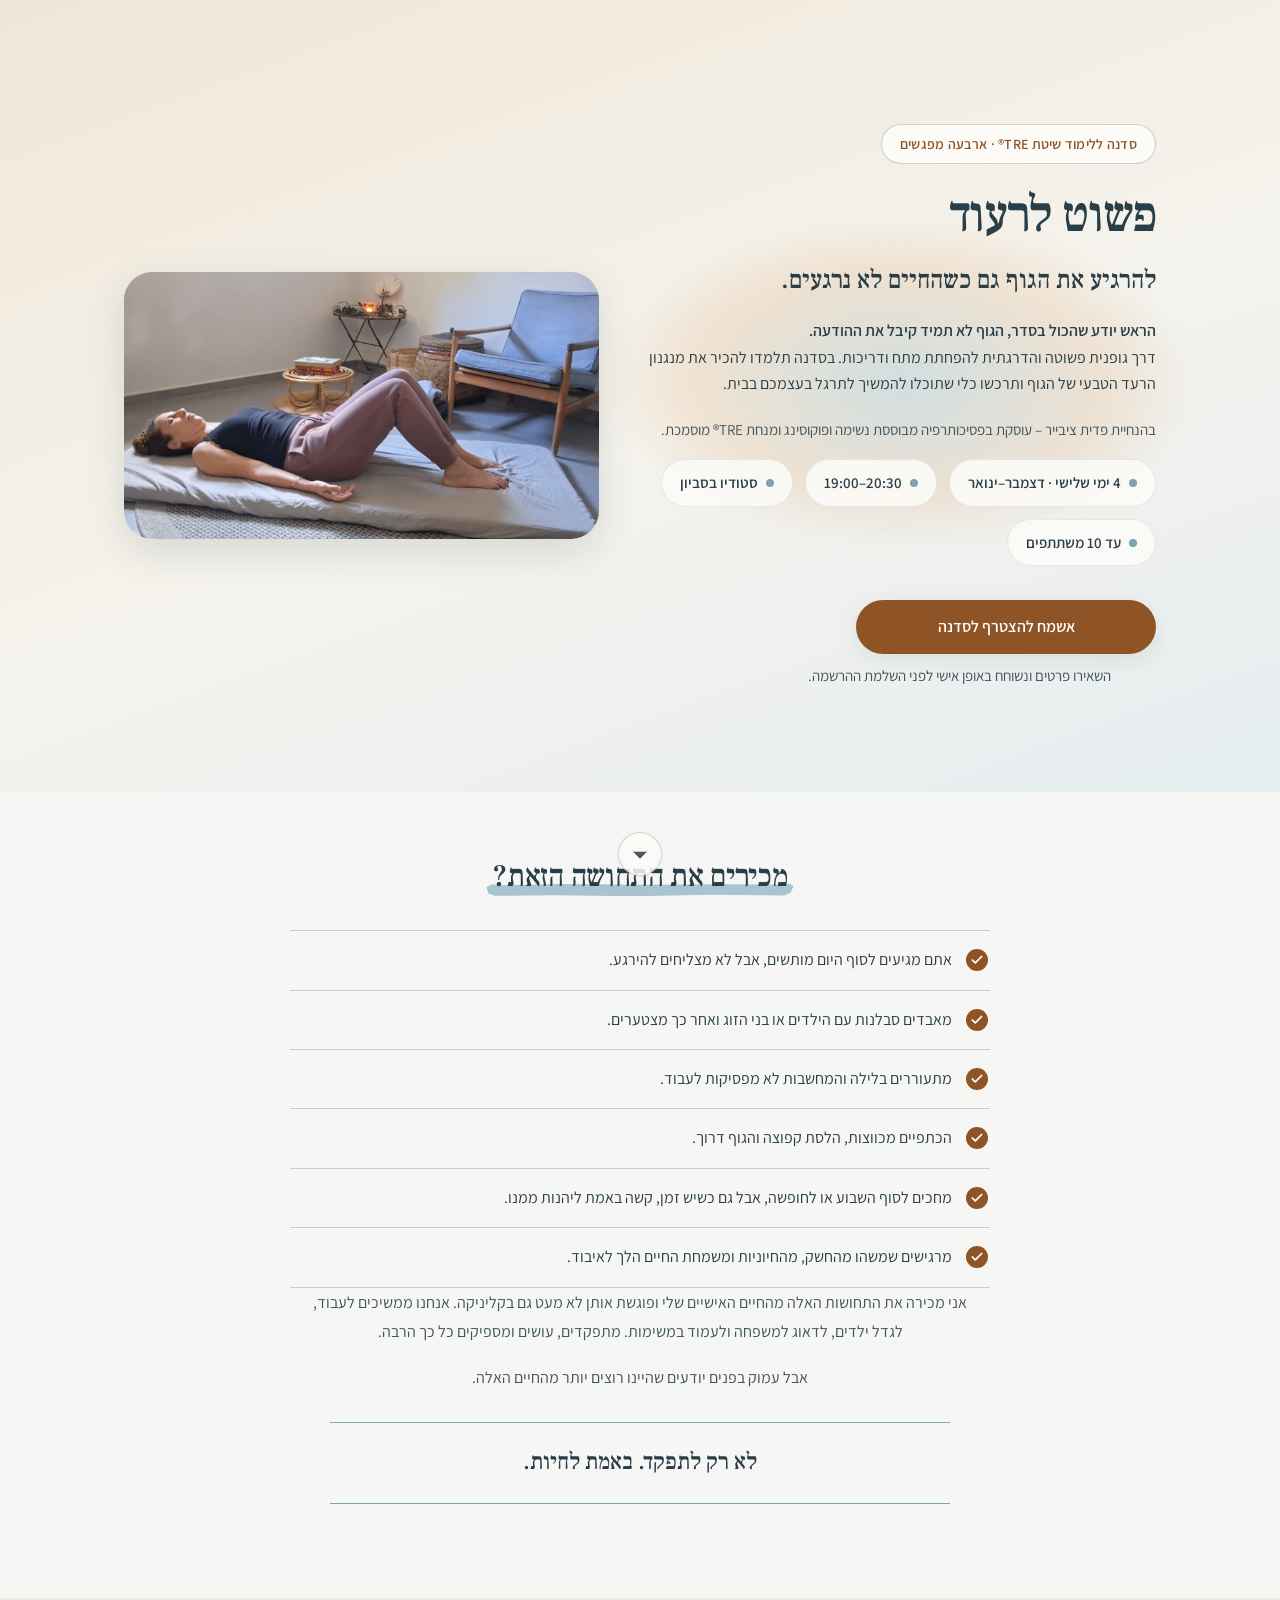
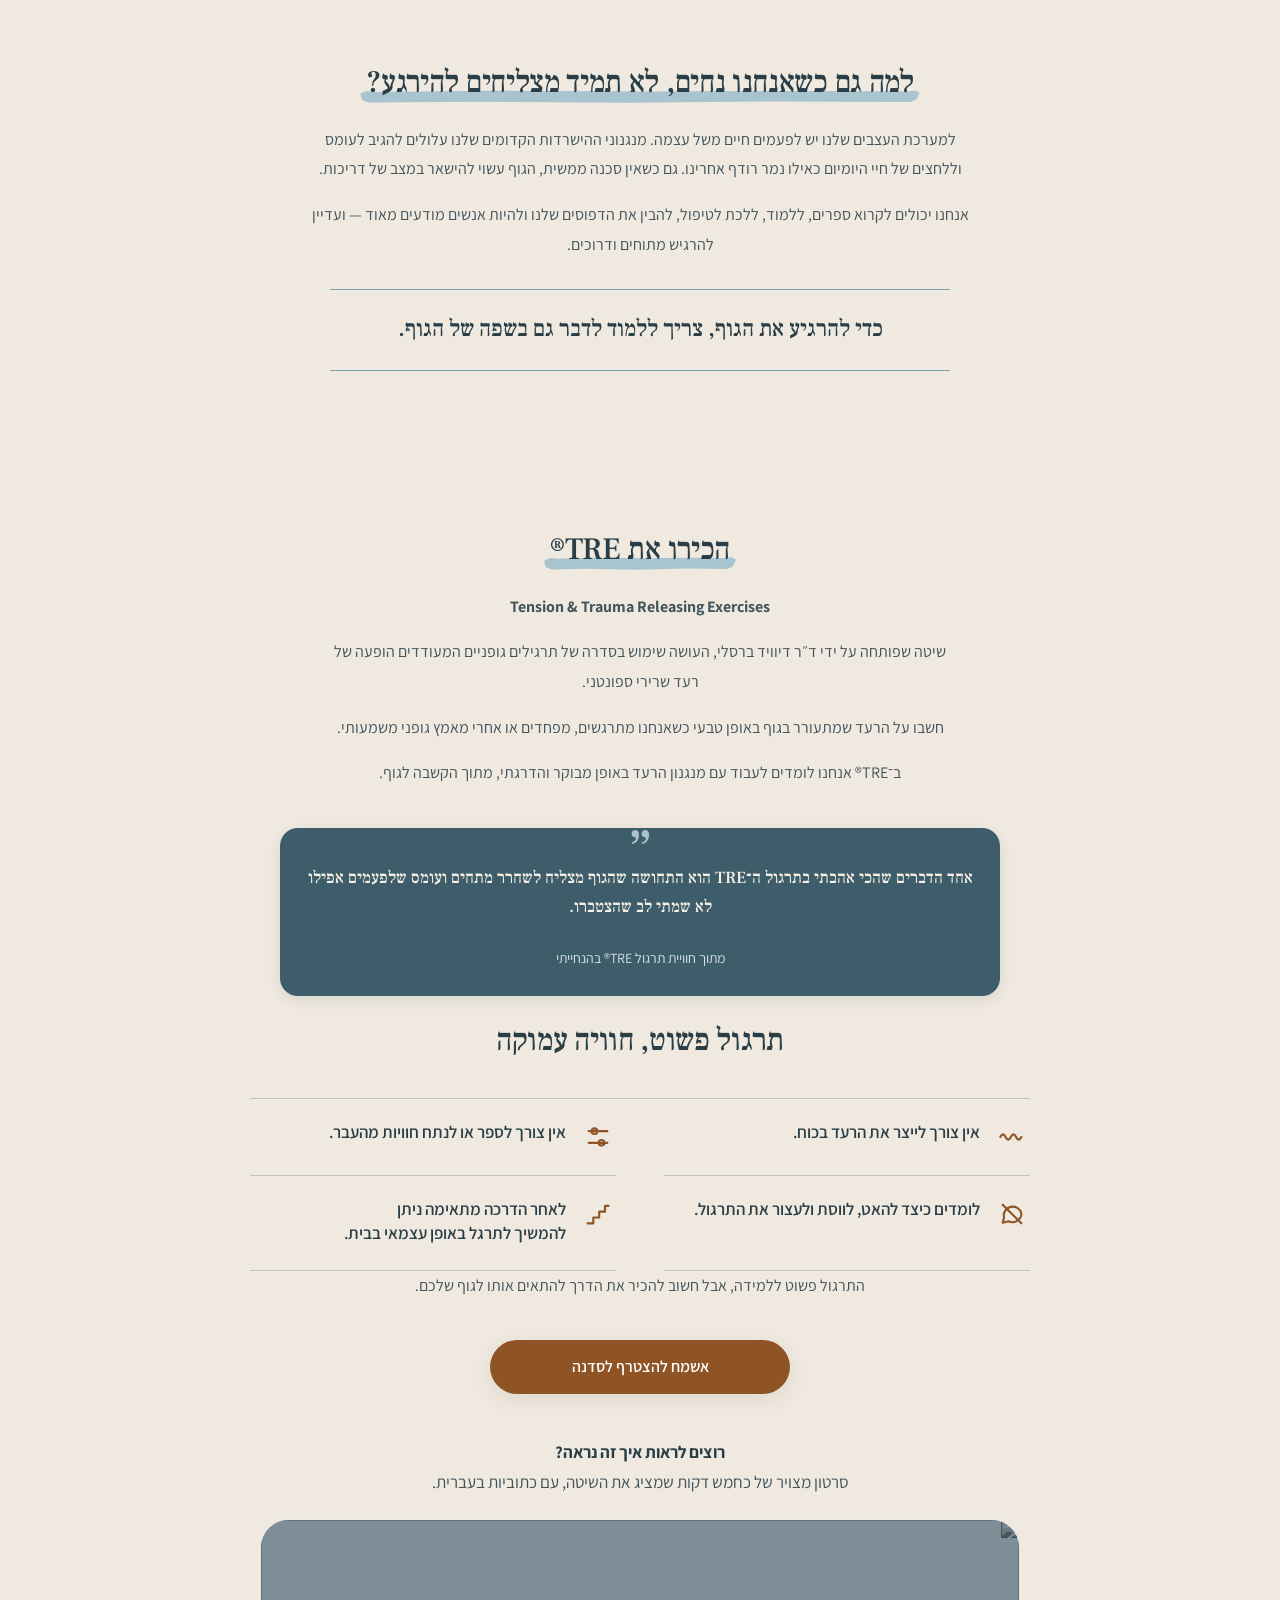
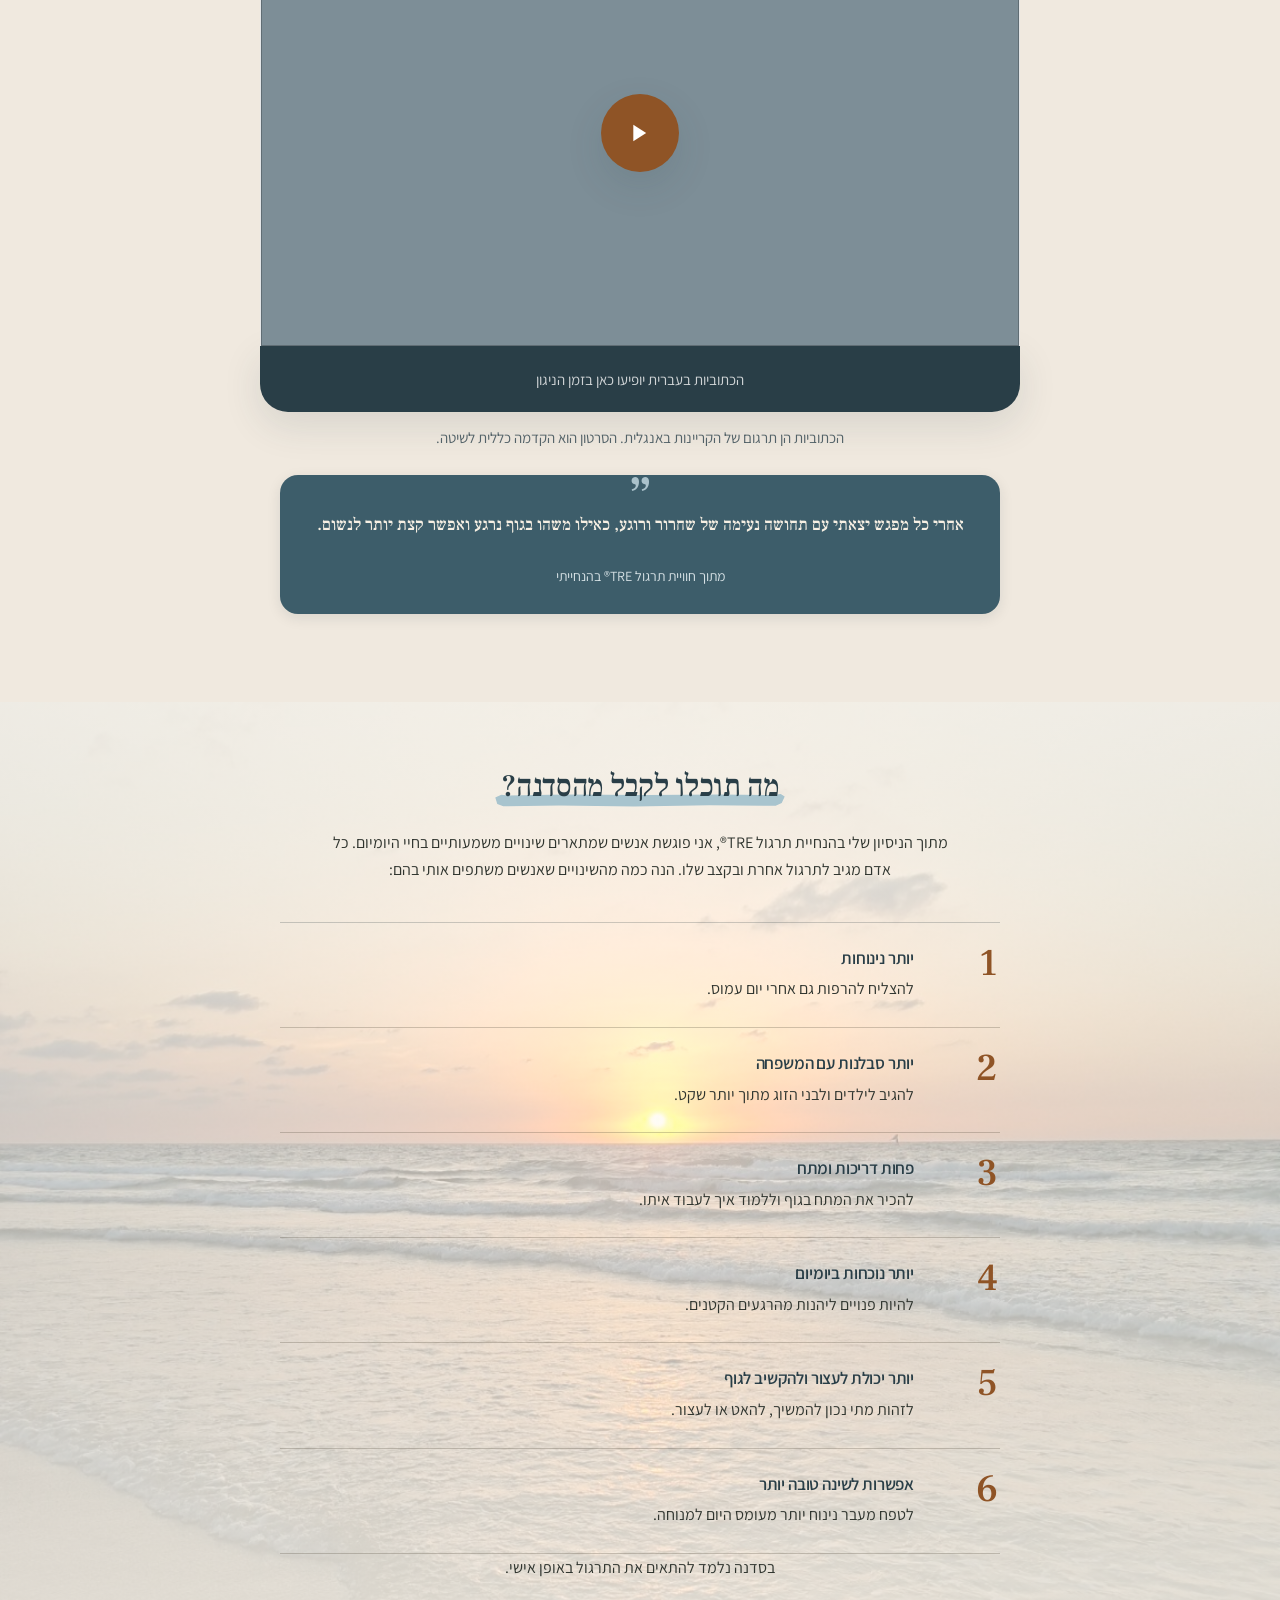
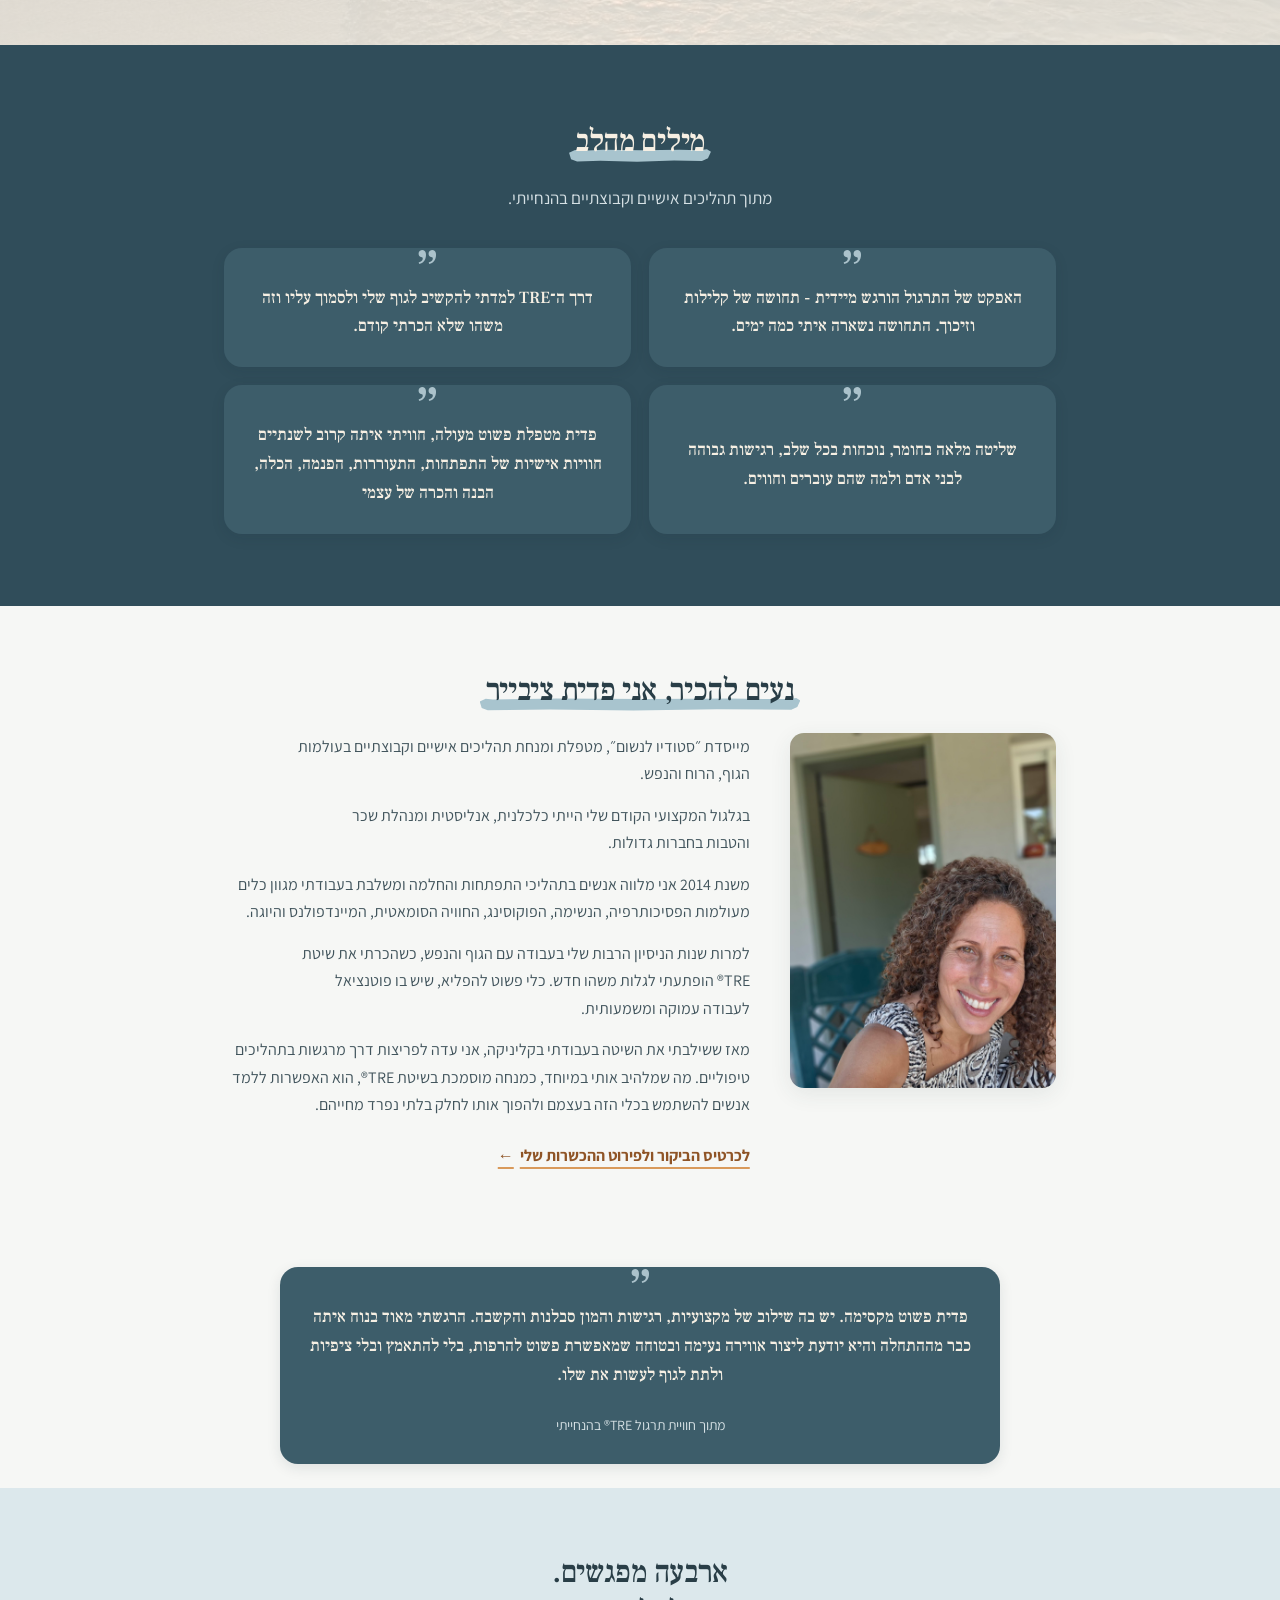
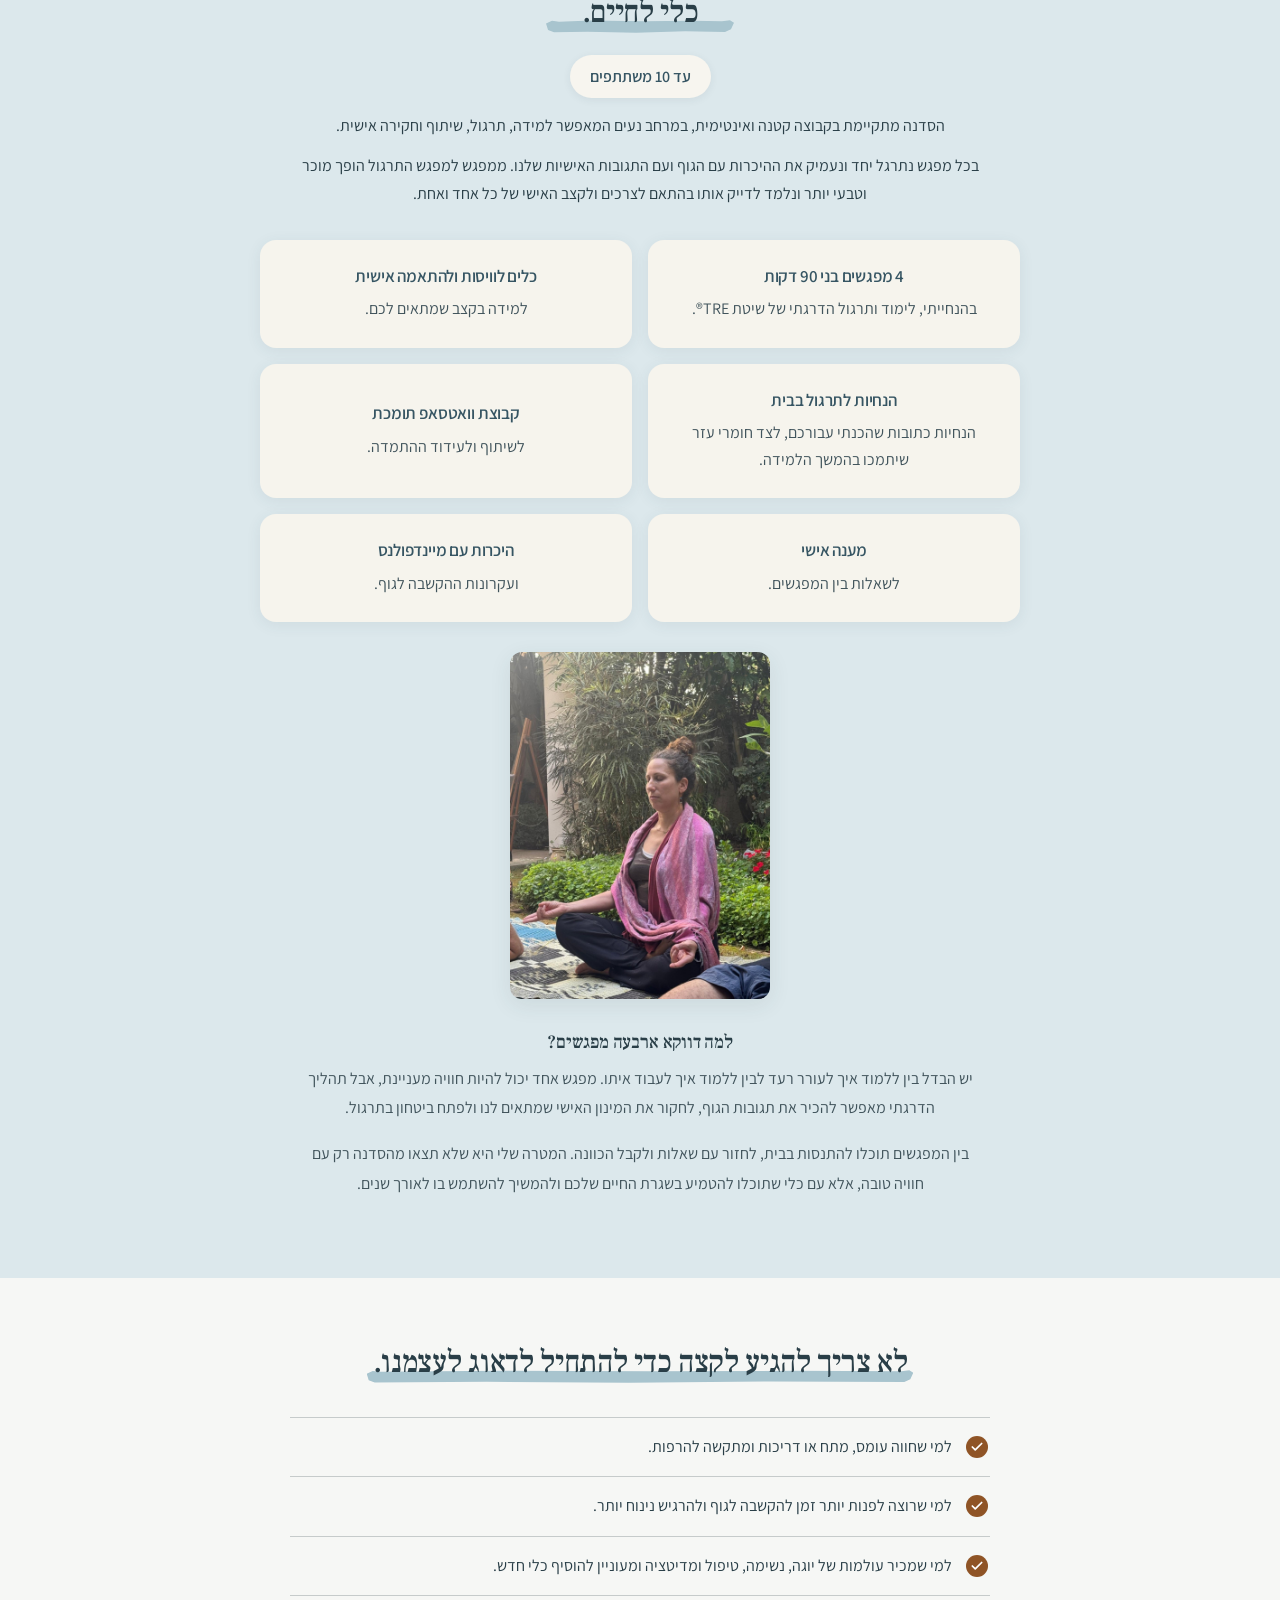
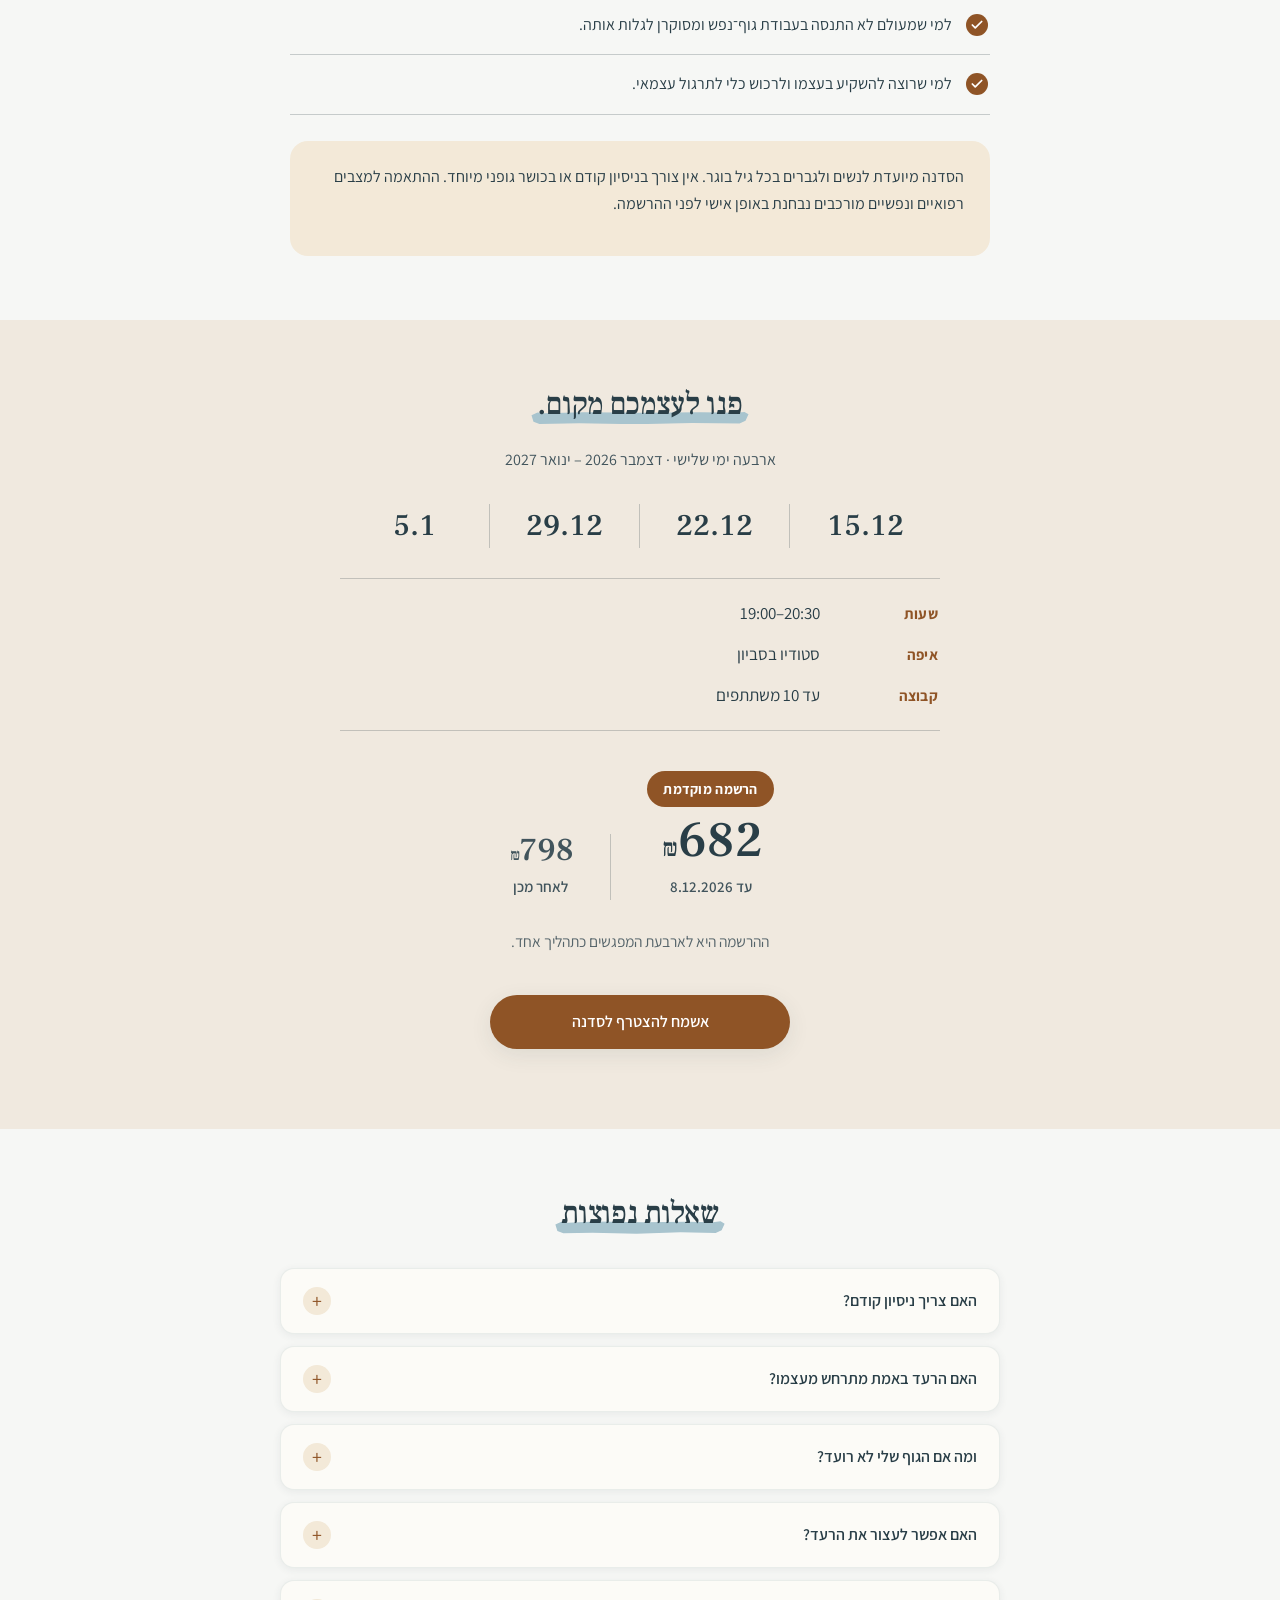
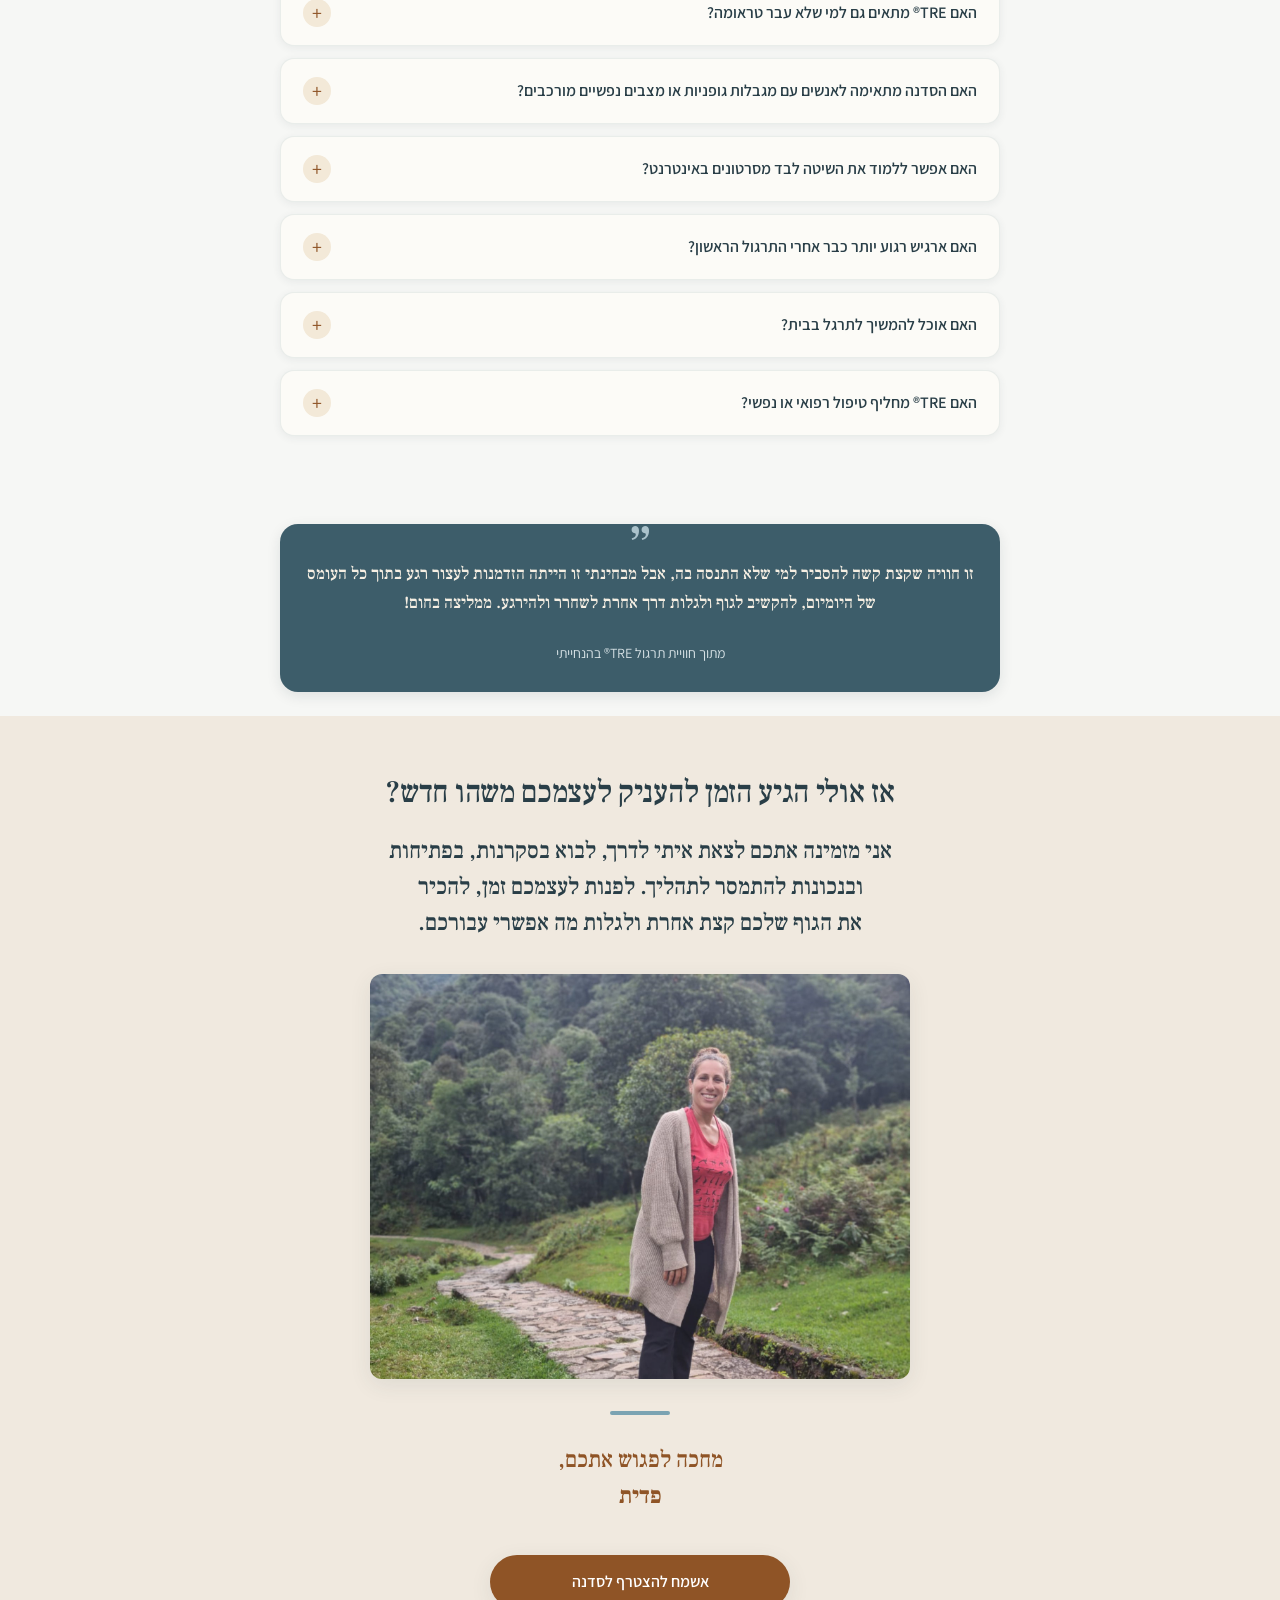
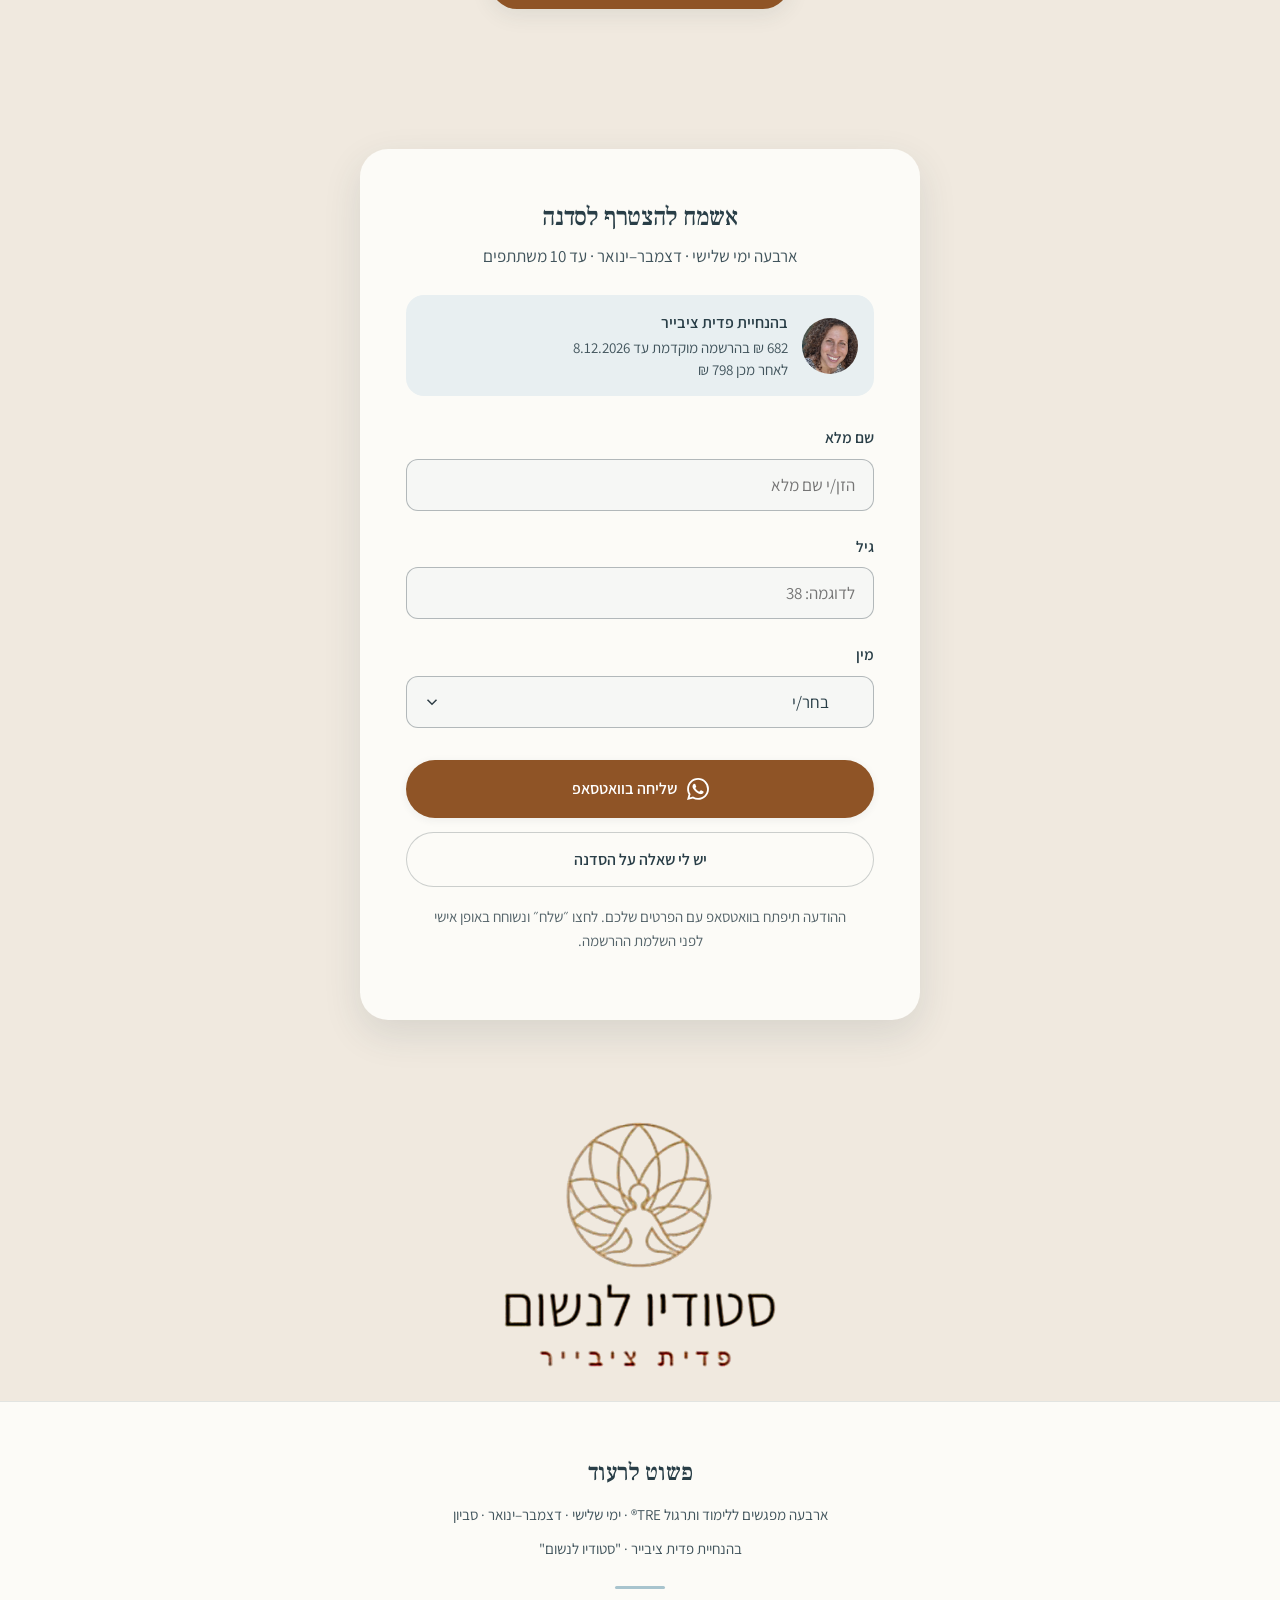
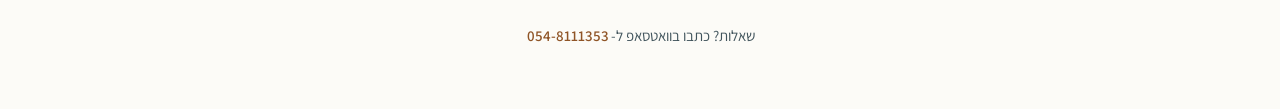
==== index.html @ 5f085928 "Publish approved Pashut Lirod landing page – December 2026" ====
<!DOCTYPE html>
<html lang="he" dir="rtl">
<head>
  <meta charset="UTF-8" />
  <meta name="viewport" content="width=device-width, initial-scale=1.0" />
  <meta name="facebook-domain-verification" content="695vr6h2rzzmnzwca4fivqnj1er8yc" />
  <meta name="description" content="פשוט לרעוד — סדנה ללימוד שיטת TRE® בארבעה מפגשים. דרך גופנית פשוטה ועמוקה לשחרר מתח מהגוף ולהרפות, דרך מנגנון הרעד הטבעי של הגוף. בהנחיית פדית ציבייר. ימי שלישי, דצמבר 2026 – ינואר 2027, סביון." />
  <meta property="og:title" content="פשוט לרעוד · סדנת TRE®" />
  <meta property="og:description" content="דרך גופנית פשוטה ועמוקה לשחרר מתח ולהרפות. 4 מפגשים בדצמבר–ינואר בסביון, בהנחיית פדית ציבייר." />
  <meta property="og:type" content="website" />
  <meta property="og:image" content="https://studiolinshom.github.io/pashut-lirod/og-poster.jpg" />
  <meta property="og:image:width" content="1000" />
  <meta property="og:image:height" content="1000" />
  <meta property="og:url" content="https://studiolinshom.github.io/pashut-lirod/" />
  <meta property="og:locale" content="he_IL" />
  <meta name="twitter:card" content="summary" />
  <title>פשוט לרעוד — ארבעה מפגשים ללימוד ותרגול TRE®</title>
  <link rel="preconnect" href="https://fonts.googleapis.com" />
  <link rel="preconnect" href="https://fonts.gstatic.com" crossorigin />
  <link href="https://fonts.googleapis.com/css2?family=Frank+Ruhl+Libre:wght@500;700;900&family=Heebo:wght@300;400;500;700&display=swap" rel="stylesheet" />

  <!-- Meta Pixel Code -->
  <script>
    !function(f,b,e,v,n,t,s)
    {if(f.fbq)return;n=f.fbq=function(){n.callMethod?
    n.callMethod.apply(n,arguments):n.queue.push(arguments)};
    if(!f._fbq)f._fbq=n;n.push=n;n.loaded=!0;n.version='2.0';
    n.queue=[];t=b.createElement(e);t.async=!0;
    t.src=v;s=b.getElementsByTagName(e)[0];
    s.parentNode.insertBefore(t,s)}(window, document,'script',
    'https://connect.facebook.net/en_US/fbevents.js');
    fbq('init', '27499768226285774');
    fbq('track', 'PageView');
  </script>
  <noscript><img height="1" width="1" style="display:none"
    src="https://www.facebook.com/tr?id=27499768226285774&ev=PageView&noscript=1"
    alt="" /></noscript>
  <!-- End Meta Pixel Code -->
  <script>document.documentElement.classList.add('js');</script>
  <style>
    :root {
      --bg: #F4F7F8;
      --bg-card: #FFFFFF;
      --bg-warm: #EFE6D6;
      --ink: #2F3E46;
      --ink-soft: #45545B;
      --ink-mute: #55646A;
      --mist: #A8C4CE;
      --mist-deep: #7BA3B2;
      --cream: #F3E9D8;
      --amber: #D99A5B;
      --amber-deep: #BE8049;
      /* Text-safe accent and the primary action (both ≥4.5:1 with white / on cream) */
      --accent-text: #8F5426;
      --action: #8F5426;
      --action-hover: #7A4520;
      /* The one dark moment: testimonials band */
      --deep: #2E4A57;
      --deep-card: #385866;
      --on-deep: #F6EFE3;
      --on-deep-soft: #D6E1E5;
      --line: rgba(47, 62, 70, 0.12);
      --line-strong: rgba(47, 62, 70, 0.24);
      --error: #B4593F;
      --radius: 18px;
      --radius-lg: 28px;
      --shadow-sm: 0 2px 8px rgba(47, 62, 70, 0.07);
      --shadow-md: 0 6px 20px rgba(47, 62, 70, 0.09);
      --shadow-lg: 0 14px 40px rgba(47, 62, 70, 0.12);
    }

    * { box-sizing: border-box; }
    html { scroll-behavior: smooth; }

    body {
      margin: 0;
      font-family: 'Heebo', system-ui, -apple-system, sans-serif;
      font-weight: 400;
      color: var(--ink);
      background: var(--bg);
      line-height: 1.75;
      font-size: 17px;
      -webkit-font-smoothing: antialiased;
      overflow-x: hidden;
    }

    ::selection { background: var(--mist); color: var(--ink); }

    h1, h2, h3 {
      font-family: 'Frank Ruhl Libre', 'Heebo', serif;
      font-weight: 700;
      color: var(--ink);
      letter-spacing: -0.01em;
      line-height: 1.25;
      margin: 0 0 0.5em;
    }
    p { margin: 0 0 1em; }
    a { color: var(--accent-text); text-decoration: none; border-bottom: 2px solid transparent; transition: border-color 0.2s, color 0.2s; }
    a:hover { border-bottom-color: var(--amber); }
    a:focus-visible, button:focus-visible, summary:focus-visible {
      outline: 3px solid var(--mist-deep); outline-offset: 3px; border-radius: 8px;
    }

    .container { max-width: 880px; margin-inline: auto; padding-inline: 24px; }

    /* ============ HERO ============ */
    .hero {
      position: relative;
      padding: 124px 0 104px;
      overflow: hidden;
      background: linear-gradient(180deg, var(--bg-warm) 0%, var(--bg) 100%);
    }
    .hero .container.hero-inner {
      max-width: 1080px;
      display: grid; align-items: center;
      grid-template-columns: minmax(0, 1fr) minmax(260px, 360px);
      gap: 64px;
    }
    .hero-text { position: relative; isolation: isolate; text-align: start; }
    .hero-portrait { margin: 0; }
    .hero-portrait img {
      display: block; width: 100%; height: auto;
      aspect-ratio: 4 / 5; object-fit: cover; object-position: 50% 40%;
      border-radius: var(--radius-lg);
      box-shadow: var(--shadow-lg);
    }
    .hero-portrait figcaption {
      margin-top: 14px; text-align: center;
      font-size: 15.5px; font-weight: 600; color: var(--ink-soft);
    }
    @media (max-width: 860px) {
      .hero .container.hero-inner { grid-template-columns: 1fr; gap: 20px; max-width: 720px; }
      .hero-text { text-align: center; }
      .hero-portrait { order: -1; width: 148px; margin-inline: auto; }
      .hero-portrait img { aspect-ratio: 1 / 1; border-radius: 50%; object-position: 54% 42%; }
      .hero-portrait figcaption { margin-top: 10px; }
    }

    /* Soft pulsing glow behind the title — the "tremor" accent */
    .hero-glow {
      position: absolute;
      top: 46%; left: 50%;
      width: min(580px, 120%); height: 320px;
      transform: translate(-50%, -50%);
      border-radius: 50%;
      background: radial-gradient(ellipse, rgba(168, 196, 206, 0.45) 0%, rgba(217, 154, 91, 0.18) 50%, transparent 72%);
      filter: blur(8px);
      z-index: -1;
      pointer-events: none;
      animation: haloPulse 3.6s ease-in-out infinite;
    }
    @keyframes haloPulse {
      0%, 100% { opacity: 0.7; transform: translate(-50%, -50%) scale(1); }
      50%      { opacity: 1;   transform: translate(-50%, -50%) scale(1.06); }
    }
    @media (prefers-reduced-motion: reduce) { .hero-glow { animation: none; } }

    .eyebrow {
      display: inline-block;
      font-size: 14px;
      letter-spacing: 0.02em;
      color: var(--accent-text);
      font-weight: 700;
      margin-bottom: 22px;
      padding: 7px 18px;
      border: 1.5px solid var(--line-strong);
      border-radius: 100px;
      background: var(--bg-card);
    }
    @media (max-width: 480px) { .eyebrow { font-size: 14px; letter-spacing: 0; padding: 7px 14px; } }

    .hero h1 {
      font-family: 'Frank Ruhl Libre', serif;
      font-weight: 900;
      font-size: clamp(48px, 8vw, 88px);
      line-height: 1.05;
      margin-bottom: 22px;
      color: var(--ink);
    }
    .hero-sub {
      font-size: clamp(18px, 2.4vw, 22px);
      color: var(--ink);
      font-weight: 700;
      max-width: 560px;
      margin: 0 0 32px;
      line-height: 1.6;
    }
    @media (max-width: 860px) { .hero-sub { margin-inline: auto; } }

    .meta-row { display: flex; flex-wrap: wrap; gap: 12px; justify-content: flex-start; margin-bottom: 0; }
    @media (max-width: 860px) { .meta-row { justify-content: center; } }
    .meta-pill {
      display: inline-flex; align-items: center; gap: 8px;
      padding: 10px 18px;
      background: var(--bg-card);
      border: 1.5px solid var(--line-strong); border-radius: 100px;
      font-size: 15px; color: var(--ink); font-weight: 600;
      box-shadow: var(--shadow-sm);
    }
    .meta-pill .dot { width: 8px; height: 8px; border-radius: 50%; background: var(--mist-deep); }
    .meta-pill:nth-child(2) .dot { background: var(--amber); }
    .meta-pill:nth-child(3) .dot { background: var(--ink-mute); }
    .meta-pill:nth-child(4) .dot { background: var(--amber-deep); }

    [hidden] { display: none !important; }

    /* ============ CTA BUTTONS ============ */
    .cta-btn {
      display: inline-flex; align-items: center; gap: 8px;
      padding: 18px 40px; min-height: 58px;
      background: var(--action); color: #fff;
      border-radius: 100px;
      font-family: inherit; font-size: 18px; font-weight: 700;
      box-shadow: var(--shadow-md);
      transition: transform 0.15s, box-shadow 0.15s, background 0.15s;
    }
    .cta-btn:hover { transform: translateY(-2px); box-shadow: var(--shadow-lg); background: var(--action-hover); border-bottom-color: transparent; }
    .cta-btn::after { content: '←'; }
    .hero .cta-btn { margin-top: 34px; }
    .cta-center { text-align: center; margin-top: 40px; }
    .cta-link {
      display: inline-flex; align-items: center; gap: 6px; min-height: 44px;
      font-size: 17px; font-weight: 700;
      color: var(--accent-text);
      text-decoration: underline; text-decoration-color: var(--amber);
      text-decoration-thickness: 2px; text-underline-offset: 6px;
    }
    .cta-link::after { content: '←'; transition: transform 0.2s; }
    .cta-link:hover::after { transform: translateX(-3px); }

    /* ============ SECTIONS ============ */
    section { padding: 64px 0; }
    @media (max-width: 600px) { section { padding: 44px 0; } }
    .section-alt { background: var(--bg-warm); }

    .section-title { font-size: clamp(30px, 4.5vw, 44px); margin-bottom: 24px; }
    .title-mark--mist { background: linear-gradient(transparent 60%, var(--mist) 60%); display: inline-block; padding: 0 6px; }
    .title-mark--amber { background: linear-gradient(transparent 60%, rgba(217, 154, 91, 0.38) 60%); display: inline-block; padding: 0 6px; }

    .center { text-align: center; }

    /* ============ OPENING ============ */
    .opening-lead {
      max-width: 680px;
      margin: 0 auto;
      text-align: center;
    }
    .opening-lead p {
      font-size: clamp(17px, 2vw, 19px);
      color: var(--ink-soft);
      line-height: 1.85;
      margin: 0 0 1em;
    }
    .opening-lead p.opening-strong {
      font-family: 'Frank Ruhl Libre', serif;
      font-weight: 700;
      font-size: clamp(22px, 3vw, 28px);
      line-height: 1.55;
      color: var(--ink);
    }
    .opening-quote {
      max-width: 620px;
      margin: 36px auto;
      padding: 26px 8px;
      text-align: center;
      font-family: 'Frank Ruhl Libre', serif;
      font-weight: 700;
      font-size: clamp(22px, 3vw, 29px);
      line-height: 1.55;
      color: var(--ink);
      border-block: 2px solid rgba(217, 154, 91, 0.55);
      text-wrap: balance;
    }
    .opening-quote .mark { color: var(--accent-text); }

    /* ============ ATMOSPHERE IMAGES ============ */
    .atmo-figure {
      max-width: 720px;
      margin: 0 auto;
      padding: 0 24px;
    }
    .atmo-figure--logo {
      max-width: 340px;
      margin: 8px auto 0;
    }
    .atmo-figure--logo img { width: 100%; height: auto; display: block; }
    @media (max-width: 600px) { .atmo-figure--logo { max-width: 260px; } }

    /* ============ WHAT IS TRE® ============ */
    .tre-facts {
      list-style: none; padding: 0;
      max-width: 780px; margin: 38px auto 0;
      display: grid; column-gap: 48px;
      grid-template-columns: repeat(2, 1fr);
      border-top: 1px solid var(--line-strong);
    }
    @media (max-width: 640px) { .tre-facts { grid-template-columns: 1fr; } }
    .tre-facts li {
      display: flex; gap: 16px; align-items: flex-start;
      padding: 22px 2px;
      border-bottom: 1px solid var(--line-strong);
      font-size: 16.5px; line-height: 1.65; color: var(--ink-soft);
    }
    .tre-facts li strong { display: block; color: var(--ink); font-size: 18px; margin-bottom: 2px; }
    .fact-icon { flex-shrink: 0; width: 32px; height: 32px; display: flex; align-items: center; justify-content: center; }
    .fact-icon svg { width: 28px; height: 28px; fill: none; stroke: var(--accent-text); stroke-width: 1.8; stroke-linecap: round; stroke-linejoin: round; }

    /* ============ VIDEO ============ */
    .video-lead {
      text-align: center; max-width: 600px; margin: 44px auto 22px;
      color: var(--ink-soft); font-size: 17px;
    }
    .video-lead strong { color: var(--ink); }
    .video-wrap {
      max-width: 760px; margin: 0 auto;
      border-radius: var(--radius-lg) var(--radius-lg) 0 0;
      overflow: hidden;
      border: 1px solid var(--line);
      border-bottom: none;
      aspect-ratio: 16 / 9;
      position: relative;
      background: #fff;
    }
    .video-wrap iframe { position: absolute; inset: 0; width: 100%; height: 100%; border: 0; }
    .video-facade {
      position: absolute; inset: 0;
      width: 100%; height: 100%;
      border: none; padding: 0; margin: 0;
      cursor: pointer;
      background: #fff;
    }
    .video-facade img { width: 100%; height: 100%; object-fit: cover; display: block; filter: grayscale(1) contrast(1.05); }
    .video-facade::after {
      content: ''; position: absolute; inset: 0;
      background: rgba(46, 74, 87, 0.62); mix-blend-mode: multiply;
      transition: background 0.25s;
    }
    .video-facade:hover::after { background: rgba(46, 74, 87, 0.5); }
    .video-play-btn {
      position: absolute; top: 50%; left: 50%; transform: translate(-50%, -50%);
      width: 78px; height: 78px; border-radius: 50%;
      background: var(--action);
      display: flex; align-items: center; justify-content: center;
      box-shadow: var(--shadow-lg);
      transition: transform 0.2s;
      z-index: 1;
    }
    .video-facade:hover .video-play-btn { transform: translate(-50%, -50%) scale(1.06); }
    .video-play-btn svg { width: 28px; height: 28px; fill: #fff; margin-inline-start: 4px; }
    .video-facade.loading .video-play-btn { opacity: 0.6; }
    .video-subs {
      max-width: 760px; margin: 0 auto;
      min-height: 66px;
      padding: 12px 18px;
      display: flex; align-items: center; justify-content: center;
      text-align: center;
      background: var(--ink); color: #fff;
      border-radius: 0 0 var(--radius-lg) var(--radius-lg);
      font-size: clamp(16px, 2.4vw, 21px); font-weight: 500; line-height: 1.4;
      box-shadow: var(--shadow-lg);
    }
    .video-subs.idle { color: rgba(255, 255, 255, 0.78); font-size: 15px; font-weight: 400; }
    @media (max-width: 370px) { .video-subs { font-size: 15px; padding-inline: 14px; } }
    .video-disclaimer {
      max-width: 620px; margin: 14px auto 0; text-align: center;
      color: var(--ink-mute); font-size: 15px; line-height: 1.65;
    }

    /* ============ CARDS (what you take) ============ */
    .process-lead {
      max-width: 640px; margin: 0 auto; text-align: center;
      color: var(--ink-soft); font-size: 17px; line-height: 1.8;
    }
    .process-grid {
      max-width: 720px; margin: 38px auto 0;
      border-top: 1px solid var(--line-strong);
    }
    .process-card {
      display: grid; grid-template-columns: 64px 1fr; column-gap: 20px;
      padding: 24px 2px;
      border-bottom: 1px solid var(--line-strong);
    }
    .process-num {
      grid-row: span 2;
      font-family: 'Frank Ruhl Libre', serif; font-weight: 900;
      font-size: 52px; line-height: 0.9;
      color: var(--accent-text);
    }
    .process-card h3 { font-size: 21px; margin: 0 0 6px; }
    .process-card p { font-size: 17px; line-height: 1.7; color: var(--ink-soft); margin: 0; }
    @media (max-width: 600px) {
      .process-card { grid-template-columns: 46px 1fr; column-gap: 14px; }
      .process-num { font-size: 40px; }
    }

    /* ============ AUDIENCE ============ */
    .audience-list {
      list-style: none; padding: 0; margin: 34px auto 0;
      max-width: 700px;
      border-top: 1px solid var(--line-strong);
    }
    .audience-list li {
      display: flex; align-items: flex-start; gap: 14px;
      padding: 16px 2px;
      border-bottom: 1px solid var(--line-strong);
      font-size: 17.5px; line-height: 1.65;
      color: var(--ink);
    }
    .audience-list li::before {
      content: '';
      flex-shrink: 0;
      width: 22px; height: 22px; margin-top: 2px;
      border-radius: 50%;
      background-color: var(--accent-text);
      background-image: url("data:image/svg+xml;utf8,<svg xmlns='http://www.w3.org/2000/svg' viewBox='0 0 24 24' fill='none' stroke='white' stroke-width='3' stroke-linecap='round' stroke-linejoin='round'><polyline points='20 6 9 17 4 12'/></svg>");
      background-size: 14px; background-position: center; background-repeat: no-repeat;
    }
    .good-to-know {
      max-width: 700px; margin: 26px auto 0;
      background: var(--cream);
      border-radius: var(--radius);
      padding: 22px 26px;
    }
    .good-to-know h3 { font-size: 18px; margin-bottom: 10px; }
    .good-to-know ul { list-style: none; padding: 0; margin: 0 0 12px; display: grid; gap: 8px; }
    .good-to-know li { font-size: 16.5px; line-height: 1.65; color: var(--ink-soft); padding-inline-start: 26px; position: relative; }
    .good-to-know li::before { content: '✓'; position: absolute; inset-inline-start: 0; color: var(--accent-text); font-weight: 700; }
    .good-to-know li strong { color: var(--ink); }
    .good-to-know .fine { font-size: 15px; color: var(--ink-mute); margin: 0; line-height: 1.6; }
    .good-to-know .fine a { color: var(--accent-text); border-bottom: 1px solid var(--accent-text); }

    /* ============ SMALL GROUP ============ */
    .group-wrap {
      display: flex; align-items: center; justify-content: center; gap: 30px;
      max-width: 660px; margin: 0 auto; text-align: start;
      flex-wrap: wrap;
    }
    .group-badge {
      flex-shrink: 0;
      display: flex; flex-direction: column; align-items: center;
      padding-inline-end: 30px;
      border-inline-end: 1px solid var(--line-strong);
    }
    .group-badge .num { font-family: 'Frank Ruhl Libre', serif; font-weight: 900; font-size: 76px; color: var(--accent-text); line-height: 0.95; }
    .group-badge .label { font-size: 16px; font-weight: 600; color: var(--ink-soft); margin-top: 4px; }
    @media (max-width: 480px) { .group-badge { padding-inline-end: 0; border-inline-end: none; } }
    .group-text { flex: 1; min-width: 240px; }
    .group-text p { color: var(--ink-soft); font-size: 17px; line-height: 1.75; margin: 0 0 0.8em; }
    .group-text p:last-child { margin-bottom: 0; }
    @media (max-width: 480px) { .group-wrap { justify-content: center; text-align: center; } }

    /* ============ TESTIMONIALS (the page's one dark band) ============ */
    .testimonials.section-alt { background: var(--deep); padding: 76px 0 72px; }
    @media (max-width: 600px) { .testimonials.section-alt { padding: 56px 0 52px; } }
    .testimonials .section-title { color: var(--on-deep); }
    .testimonials .title-mark--amber { background: linear-gradient(transparent 62%, rgba(143, 84, 38, 0.8) 62%); }
    .testimonials-lead {
      text-align: center; max-width: 600px; margin: 0 auto 34px;
      color: var(--on-deep-soft); font-size: 17px; line-height: 1.75;
    }
    .quote-featured {
      position: relative;
      max-width: 720px; margin: 0 auto 30px;
      padding: 40px 24px 8px;
      text-align: center;
    }
    .quote-featured blockquote {
      margin: 0 0 14px;
      font-family: 'Frank Ruhl Libre', serif; font-weight: 700;
      font-size: clamp(24px, 3.4vw, 34px); line-height: 1.5; color: var(--on-deep);
      text-wrap: balance;
    }
    .quotes-grid {
      display: grid; gap: 18px;
      grid-template-columns: repeat(auto-fit, minmax(220px, 1fr));
      max-width: 860px; margin: 0 auto;
    }
    .quote-card {
      position: relative;
      margin: 0;
      padding: 32px 24px 22px;
      background: var(--deep-card);
      border-radius: var(--radius);
      border: 1px solid rgba(246, 239, 227, 0.14);
      display: flex; flex-direction: column; gap: 12px;
    }
    .quote-card blockquote {
      margin: 0;
      font-family: 'Frank Ruhl Libre', serif; font-weight: 500;
      font-size: 18px; line-height: 1.6; color: var(--on-deep);
    }
    .quote-featured::before, .quote-card::before {
      content: '\201D';
      position: absolute; top: -6px; inset-inline-start: 18px;
      font-family: 'Frank Ruhl Libre', serif; font-size: 64px; line-height: 1;
      color: #E4B98C; opacity: 0.85;
      pointer-events: none;
    }
    .quote-featured::before { inset-inline-start: 50%; transform: translateX(50%); }
    .quote-attr { font-size: 14px; color: var(--on-deep-soft); margin-top: auto; }
    .quotes-more { text-align: center; margin-top: 26px; font-size: 16px; }
    .quotes-more a {
      display: inline-flex; align-items: center; min-height: 44px;
      color: var(--on-deep); font-weight: 600;
      text-decoration: underline; text-decoration-color: rgba(246, 239, 227, 0.55);
      text-decoration-thickness: 1px; text-underline-offset: 6px;
    }
    .quotes-more a:hover { border-bottom-color: transparent; text-decoration-color: var(--on-deep); }

    /* ============ DETAILS (dates + price) ============ */
    .date-medallions {
      display: flex; justify-content: center;
      margin: 30px 0 30px;
    }
    .medallion {
      padding: 4px 28px;
      font-family: 'Frank Ruhl Libre', serif; font-weight: 700; font-size: 30px; line-height: 1.2;
      color: var(--ink);
    }
    .medallion + .medallion { border-inline-start: 1px solid var(--line-strong); }
    @media (max-width: 480px) { .medallion { padding: 2px 13px; font-size: 23px; } }
    .specs-card {
      max-width: 600px; margin: 0 auto;
      padding: 20px 2px;
      border-block: 1px solid var(--line-strong);
    }
    .specs-card dl { margin: 0; display: grid; gap: 12px; }
    .spec-row { display: grid; grid-template-columns: 100px 1fr; gap: 18px; align-items: baseline; }
    @media (max-width: 600px) { .spec-row { grid-template-columns: 84px 1fr; gap: 12px; } }
    .spec-row dt {
      font-weight: 700; color: var(--accent-text);
      font-size: 15px; letter-spacing: 0.02em;
    }
    .spec-row dd { margin: 0; color: var(--ink); font-size: 17px; line-height: 1.7; }
    .price-badges {
      display: flex; align-items: flex-end; justify-content: center;
      margin: 40px 0 0;
    }
    .price-badge-circle {
      display: flex; flex-direction: column; align-items: center;
      text-align: center;
      padding: 0 36px;
    }
    .price-badge-circle + .price-badge-circle { border-inline-start: 1px solid var(--line-strong); }
    .price-ribbon {
      display: inline-block; margin-bottom: 10px;
      background: var(--action); color: #fff;
      padding: 6px 16px; border-radius: 100px;
      font-size: 14px; font-weight: 700; letter-spacing: 0.02em;
      white-space: nowrap;
    }
    .price-label { order: 3; font-size: 15px; font-weight: 600; margin-top: 8px; color: var(--ink-soft); }
    .price-amount {
      font-family: 'Frank Ruhl Libre', serif; font-weight: 900;
      font-size: 64px; line-height: 1;
      color: var(--ink);
    }
    .price-badge-circle--secondary .price-amount { font-size: 40px; color: var(--ink-soft); }
    .price-amount .currency { font-size: 0.5em; margin-inline-end: 4px; font-weight: 500; }
    @media (max-width: 480px) {
      .price-badge-circle { padding: 0 18px; }
      .price-amount { font-size: 52px; }
      .price-badge-circle--secondary .price-amount { font-size: 34px; }
    }
    .pricing-note {
      text-align: center; max-width: 620px; margin: 28px auto 0;
      color: var(--ink-mute); font-size: 15.5px; line-height: 1.75;
    }

    /* ============ FAQ ============ */
    .faq-list { max-width: 720px; margin: 34px auto 0; display: grid; gap: 12px; }
    .faq-item {
      background: var(--bg-card);
      border: 1px solid var(--line-strong);
      border-radius: var(--radius);
      overflow: hidden;
    }
    .faq-item summary {
      list-style: none;
      cursor: pointer;
      padding: 18px 22px;
      display: flex; align-items: center; justify-content: space-between; gap: 16px;
      font-weight: 600; font-size: 17px; color: var(--ink);
    }
    .faq-item summary::-webkit-details-marker { display: none; }
    .faq-item summary::after {
      content: '+';
      flex-shrink: 0;
      width: 28px; height: 28px; border-radius: 50%;
      background: var(--cream); color: var(--accent-text);
      display: flex; align-items: center; justify-content: center;
      font-size: 20px; font-weight: 400; line-height: 1;
      transition: transform 0.2s;
    }
    .faq-item[open] summary::after { content: '−'; }
    .faq-item summary:focus-visible { outline: 2px solid var(--mist-deep); outline-offset: -2px; }
    .faq-item .faq-answer { padding: 0 22px 20px; color: var(--ink-soft); font-size: 17px; line-height: 1.75; }
    .faq-item .faq-answer p { margin: 0; }

    /* ============ FORM ============ */
    .form-section {
      background: var(--bg-warm);
      position: relative; overflow: hidden;
    }
    .form-card {
      background: var(--bg-card);
      padding: 52px 46px; border-radius: var(--radius-lg);
      border: 1px solid var(--line);
      box-shadow: var(--shadow-lg);
      max-width: 560px; margin: 0 auto; position: relative;
    }
    @media (max-width: 600px) { .form-card { padding: 38px 26px; } }
    .form-card h2 { text-align: center; margin-bottom: 8px; }
    .form-card .form-lead { text-align: center; color: var(--ink-soft); margin-bottom: 32px; font-size: 17px; }
    .form-host {
      display: flex; align-items: center; gap: 14px;
      margin: -8px 0 28px; padding: 14px 16px;
      background: var(--bg); border-radius: var(--radius);
    }
    .form-host img { width: 56px; height: 56px; border-radius: 50%; object-fit: cover; object-position: 54% 40%; flex-shrink: 0; }
    .form-host-name { font-weight: 700; font-size: 16px; color: var(--ink); }
    .form-host-price { font-size: 15px; color: var(--ink-soft); line-height: 1.5; }
    .nowrap { white-space: nowrap; }
    .field { margin-bottom: 22px; }
    .field label { display: block; font-size: 15.5px; font-weight: 600; color: var(--ink); margin-bottom: 8px; }
    .field input, .field select {
      width: 100%; padding: 14px 18px; min-height: 52px;
      border: 1.5px solid rgba(47, 62, 70, 0.34); border-radius: 12px;
      font-family: inherit; font-size: 17px; color: var(--ink);
      background: var(--bg);
      transition: box-shadow 0.2s, border-color 0.2s;
      -webkit-appearance: none; appearance: none;
    }
    .field select {
      background-image: url("data:image/svg+xml;charset=UTF-8,%3csvg xmlns='http://www.w3.org/2000/svg' viewBox='0 0 24 24' fill='none' stroke='%232F3E46' stroke-width='2'%3e%3cpolyline points='6 9 12 15 18 9'/%3e%3c/svg%3e");
      background-repeat: no-repeat; background-position: left 16px center;
      background-size: 18px; padding-inline-start: 44px;
    }
    .field input:focus, .field select:focus {
      outline: none;
      border-color: var(--mist-deep);
      box-shadow: 0 0 0 3px rgba(122, 163, 178, 0.28);
    }
    .field .error { display: none; color: var(--error); font-size: 14px; margin-top: 6px; font-weight: 600; }
    .field.has-error .error { display: block; }
    .field.has-error input, .field.has-error select { border-color: var(--error); }
    .submit-btn {
      width: 100%; padding: 18px;
      background: var(--action); color: #fff; border: none;
      border-radius: 100px;
      font-family: inherit; font-size: 18px; font-weight: 700;
      cursor: pointer;
      display: inline-flex; align-items: center; justify-content: center; gap: 10px;
      transition: transform 0.15s, box-shadow 0.15s, background 0.15s;
      box-shadow: var(--shadow-sm);
      margin-top: 10px;
    }
    .submit-btn:hover { transform: translateY(-2px); box-shadow: var(--shadow-md); background: var(--action-hover); }
    .submit-btn svg { width: 22px; height: 22px; fill: currentColor; }
    .soft-cta-btn {
      display: block;
      text-align: center;
      margin-top: 14px;
      padding: 13px;
      border: 1.5px solid var(--line-strong);
      background: var(--bg-card);
      color: var(--ink);
      border-radius: 100px;
      font-family: inherit;
      font-size: 16px;
      font-weight: 600;
      cursor: pointer;
      text-decoration: none;
      transition: background 0.2s, border-color 0.2s;
    }
    .soft-cta-btn:hover { background: var(--bg-warm); border-color: var(--mist-deep); }
    .form-note { text-align: center; color: var(--ink-mute); font-size: 15px; margin-top: 18px; line-height: 1.6; }

    /* ============ INSTRUCTOR ============ */
    .instructor-wrap {
      max-width: 720px; margin-inline: auto;
      display: grid; gap: 40px; align-items: start;
      grid-template-columns: 180px 1fr;
    }
    @media (max-width: 640px) { .instructor-wrap { grid-template-columns: 1fr; justify-items: center; text-align: center; } }
    .instructor-avatar {
      width: 180px; height: 180px; border-radius: 14px;
      border: 1.5px solid var(--line-strong);
      box-shadow: var(--shadow-md);
      padding: 6px;
      background: var(--bg-card);
      flex-shrink: 0;
    }
    .instructor-avatar img {
      width: 100%; height: 100%;
      border-radius: 8px;
      object-fit: cover; object-position: 54% 40%;
      display: block;
    }
    .instructor-name {
      font-family: 'Frank Ruhl Libre', serif; font-weight: 700;
      font-size: 30px; margin-bottom: 18px; color: var(--ink);
    }
    .instructor-role { color: var(--accent-text); font-size: 15.5px; font-weight: 600; margin: -10px 0 18px; }
    .instructor-bio p { color: var(--ink-soft); font-size: 17px; line-height: 1.85; margin-bottom: 14px; }
    .instructor-bio p strong { color: var(--ink); font-weight: 500; }
    .instructor-more {
      display: inline-flex; align-items: center; gap: 6px; min-height: 44px;
      margin-top: 2px; font-size: 16px; font-weight: 700;
      color: var(--accent-text);
      text-decoration: underline; text-decoration-color: var(--amber);
      text-decoration-thickness: 2px; text-underline-offset: 6px;
    }
    .instructor-more::after { content: '←'; transition: transform 0.2s; }
    .instructor-more:hover::after { transform: translateX(-3px); }

    /* ============ CLOSING ============ */
    .closing {
      position: relative;
      background: var(--bg-warm);
      text-align: center;
      padding: 56px 0 60px;
    }
    .closing .container { position: relative; z-index: 1; }
    .closing-quote {
      font-family: 'Frank Ruhl Libre', serif; font-weight: 500;
      font-size: clamp(20px, 2.6vw, 26px);
      line-height: 1.65; color: var(--ink);
      max-width: 640px; margin: 0 auto 28px;
    }
    .closing-mark {
      display: block; width: 60px; height: 4px;
      background: var(--amber); margin: 0 auto 28px;
      border-radius: 2px;
    }
    .closing-final {
      font-family: 'Frank Ruhl Libre', serif; font-weight: 700;
      font-size: clamp(22px, 3vw, 30px);
      line-height: 1.5; color: var(--accent-text);
      max-width: 640px; margin: 0 auto 36px;
    }


    .logo-end { padding: 28px 0 24px; background: var(--bg-warm); }
    .logo-end .atmo-figure--logo { margin: 0 auto; }

    /* ============ FOOTER ============ */
    footer { background: var(--bg-card); color: var(--ink-soft); padding: 56px 0 40px; text-align: center; border-top: 1px solid var(--line); }
    footer .container { max-width: 600px; }
    footer h3 { color: var(--ink); font-size: 24px; margin-bottom: 14px; }
    footer p { color: var(--ink-soft); font-size: 15px; margin-bottom: 8px; }
    footer a { color: var(--accent-text); display: inline-block; padding: 10px 2px; font-weight: 600; }
    footer a:hover { border-bottom-color: var(--accent-text); }
    .footer-divider { width: 50px; height: 3px; background: var(--mist); margin: 24px auto; border-radius: 2px; }

    /* ============ VALIDATION MODAL ============ */
    .modal-overlay {
      position: fixed; inset: 0;
      background: rgba(47, 62, 70, 0.45);
      display: flex; align-items: center; justify-content: center;
      z-index: 300;
      opacity: 0; pointer-events: none;
      transition: opacity 0.25s ease;
      padding: 20px;
    }
    .modal-overlay.active { opacity: 1; pointer-events: auto; }
    .modal-box {
      background: var(--bg-card);
      border: 1px solid var(--line);
      padding: 40px 32px 32px;
      border-radius: var(--radius-lg);
      max-width: 380px; width: 100%;
      text-align: center;
      box-shadow: var(--shadow-lg);
      transform: translateY(20px) scale(0.96);
      transition: transform 0.3s cubic-bezier(0.22, 0.61, 0.36, 1);
    }
    .modal-overlay.active .modal-box { transform: translateY(0) scale(1); }
    .modal-icon {
      width: 56px; height: 56px; border-radius: 50%;
      background: var(--cream);
      display: inline-flex; align-items: center; justify-content: center;
      margin: 0 auto 18px;
      color: var(--accent-text);
    }
    .modal-icon svg { width: 28px; height: 28px; }
    .modal-title {
      font-family: 'Frank Ruhl Libre', serif; font-weight: 700;
      font-size: 24px; color: var(--ink);
      margin: 0 0 10px;
    }
    .modal-message {
      color: var(--ink-soft);
      font-size: 16px; line-height: 1.6;
      margin: 0 0 28px;
    }
    .modal-close-btn {
      background: var(--action); color: #fff;
      border: none; border-radius: 100px;
      padding: 13px 38px; min-height: 48px;
      font-family: inherit; font-size: 16px; font-weight: 700;
      cursor: pointer;
      transition: transform 0.15s, background 0.15s;
      box-shadow: var(--shadow-sm);
    }
    .modal-close-btn:hover { transform: translateY(-2px); background: var(--action-hover); }

    /* ============ STICKY CTA ============ */
    .sticky-cta {
      position: fixed; bottom: 24px; inset-inline-start: 24px;
      z-index: 100;
      opacity: 0; transform: translateY(14px);
      pointer-events: none;
      transition: opacity 0.35s ease, transform 0.35s ease;
    }
    .sticky-cta.visible { opacity: 1; transform: translateY(0); pointer-events: auto; }
    .sticky-cta a {
      display: inline-flex; align-items: center; gap: 8px;
      padding: 15px 28px;
      background: var(--action); color: #fff;
      border: none; border-radius: 100px;
      font-family: inherit; font-size: 16px; font-weight: 700;
      box-shadow: var(--shadow-md);
      letter-spacing: 0.02em;
      transition: transform 0.15s, background 0.15s;
    }
    .sticky-cta a:hover {
      transform: translateY(-2px);
      background: var(--action-hover);
    }
    .sticky-cta a::after { content: '←'; font-size: 16px; }
    @media (max-width: 600px) {
      .sticky-cta { bottom: 16px; inset-inline-start: 16px; inset-inline-end: 16px; }
      .sticky-cta a { width: 100%; justify-content: center; padding: 16px; }
    }

    /* ============ SCROLL ARROW ============ */
    .scroll-arrow {
      position: fixed;
      bottom: 24px;
      left: 50%;
      transform: translateX(-50%);
      z-index: 90;
      color: var(--ink);
      background: var(--bg-card);
      border: 1px solid var(--line-strong);
      border-radius: 50%;
      width: 44px; height: 44px;
      display: flex; align-items: center; justify-content: center;
      box-shadow: var(--shadow-sm);
      opacity: 0.85;
      animation: bounce-arrow 2s infinite;
      transition: opacity 0.3s;
      pointer-events: auto;
      cursor: pointer;
    }
    .scroll-arrow.hidden { opacity: 0; pointer-events: none; }
    /* On phones the sticky CTA spans the bottom edge; keep the arrow from sitting on top of it */
    @media (max-width: 600px) { .sticky-on .scroll-arrow { opacity: 0; pointer-events: none; } }
    @keyframes bounce-arrow {
      0%, 100% { transform: translateX(-50%) translateY(0); }
      50% { transform: translateX(-50%) translateY(6px); }
    }

    /* ============ ANIMATIONS ============ */
    .js .reveal { opacity: 0; transform: translateY(20px) rotate(var(--rot, 0deg)); transition: opacity 0.7s cubic-bezier(0.22, 1, 0.36, 1), transform 0.7s cubic-bezier(0.22, 1, 0.36, 1); }
    .js .reveal.in { opacity: 1; transform: rotate(var(--rot, 0deg)); }
    @media (prefers-reduced-motion: reduce) {
      .js .reveal { opacity: 1; transform: rotate(var(--rot, 0deg)); transition: none; }
      html { scroll-behavior: auto; }
    }

    @media (max-width: 600px) {
      body { font-size: 17px; }
      .hero { padding: 44px 0 64px; }
    }
  </style>
<link rel="stylesheet" href="typography-v5.css?v=widows2">
<script src="reading-flow.js" defer></script>
</head>
<body>

  <!-- HERO -->
  <section class="hero">
    <div class="container hero-inner">
      <div class="hero-text">
      <div class="hero-glow" aria-hidden="true"></div>
      <span class="eyebrow">סדנה ללימוד שיטת TRE® · ארבעה מפגשים</span>
      <h1>פשוט לרעוד</h1>
      <div class="hero-sub"><strong>להרגיע את הגוף גם כשהחיים לא נרגעים.</strong></div><div class="hero-sub"><strong>הראש יודע שהכול בסדר, הגוף לא תמיד קיבל את ההודעה.</strong><br>דרך גופנית פשוטה והדרגתית להפחתת מתח ודריכות. בסדנה תלמדו להכיר את מנגנון הרעד הטבעי של הגוף ותרכשו כלי שתוכלו להמשיך לתרגל בעצמכם בבית.</div>
      <p class="hero-credential">בהנחיית פדית ציבייר – עוסקת בפסיכותרפיה מבוססת נשימה ופוקוסינג ומנחת TRE® מוסמכת.</p>
      <div class="meta-row">
        <span class="meta-pill"><span class="dot"></span>4 ימי שלישי · דצמבר–ינואר</span>
        <span class="meta-pill"><span class="dot"></span><bdi dir="ltr">19:00–20:30</bdi></span>
        <span class="meta-pill"><span class="dot"></span>סטודיו בסביון</span>
        <span class="meta-pill"><span class="dot"></span>עד 10 משתתפים</span>
      </div>
      <a class="cta-btn" href="#form" data-track="CTA_Click_Hero">אשמח להצטרף לסדנה</a><span class="cta-note">השאירו פרטים ונשוחח באופן אישי לפני השלמת ההרשמה.</span>
      </div>
      <figure class="hero-portrait practice-hero">
        <img src="clinic-practice.jpg" alt="פדית בתרגול TRE® בקליניקה שלה" width="1536" height="864" fetchpriority="high" />
      </figure>
    </div>
  </section>

  <!-- OPENING: recognition -> curiosity -->
  <section class="opening"><div class="container"><h2 class="section-title reveal center"><span class="title-mark--mist">מכירים את התחושה הזאת?</span></h2><ul class="audience-list reveal"><li>אתם מגיעים לסוף היום מותשים, אבל לא מצליחים להירגע.</li><li>מאבדים סבלנות עם הילדים או בני הזוג ואחר כך מצטערים.</li><li>מתעוררים בלילה והמחשבות לא מפסיקות לעבוד.</li><li>הכתפיים מכווצות, הלסת קפוצה והגוף דרוך.</li><li>מחכים לסוף השבוע או לחופשה, אבל גם כשיש זמן, קשה באמת ליהנות ממנו.</li><li>מרגישים שמשהו מהחשק, מהחיוניות ומשמחת החיים הלך לאיבוד.</li></ul><div class="opening-lead reveal"><p>אני מכירה את התחושות האלה מהחיים האישיים שלי ופוגשת אותן לא מעט גם בקליניקה. אנחנו ממשיכים לעבוד, לגדל ילדים, לדאוג למשפחה ולעמוד במשימות. מתפקדים, עושים ומספיקים כל כך הרבה.</p>
<p>אבל עמוק בפנים יודעים שהיינו רוצים יותר מהחיים האלה.</p></div><p class="opening-quote reveal">לא רק לתפקד. באמת לחיות.</p></div></section><section class="opening section-alt"><div class="container"><h2 class="section-title reveal center"><span class="title-mark--amber">למה גם כשאנחנו נחים, לא תמיד מצליחים להירגע?</span></h2><div class="opening-lead reveal"><p>למערכת העצבים שלנו יש לפעמים חיים משל עצמה. מנגנוני ההישרדות הקדומים שלנו עלולים להגיב לעומס וללחצים של חיי היומיום כאילו נמר רודף אחרינו. גם כשאין סכנה ממשית, הגוף עשוי להישאר במצב של דריכות.</p>
<p>אנחנו יכולים לקרוא ספרים, ללמוד, ללכת לטיפול, להבין את הדפוסים שלנו ולהיות אנשים מודעים מאוד — ועדיין להרגיש מתוחים ודרוכים.</p>
</div><p class="opening-quote reveal">כדי להרגיע את הגוף, צריך ללמוד לדבר גם בשפה של הגוף.</p></div></section>

  <!-- WHAT IS TRE® -->
  <section class="tre-explain section-alt"><div class="container"><h2 class="section-title reveal center"><span class="title-mark--amber">הכירו את TRE®</span></h2><div class="opening-lead reveal"><p><strong dir="ltr" style="display:block">Tension &amp; Trauma Releasing Exercises</strong></p><p>שיטה שפותחה על ידי ד״ר דיוויד ברסלי, העושה שימוש בסדרה של תרגילים גופניים המעודדים הופעה של רעד שרירי ספונטני.</p>
<p>חשבו על הרעד שמתעורר בגוף באופן טבעי כשאנחנו מתרגשים, מפחדים או אחרי מאמץ גופני משמעותי.</p>
<p>ב־TRE® אנחנו לומדים לעבוד עם מנגנון הרעד באופן מבוקר והדרגתי, מתוך הקשבה לגוף.</p></div>
  <section class="testimonials testimonial-excerpt" aria-label="חוויה מתרגול TRE">
      <figure class="quote-card reveal">
        <blockquote>אחד הדברים שהכי אהבתי בתרגול ה־TRE הוא התחושה שהגוף מצליח לשחרר מתחים ועומס שלפעמים אפילו לא שמתי לב שהצטברו.</blockquote>
        <figcaption class="quote-attr">מתוך חוויית תרגול TRE® בהנחייתי</figcaption>
      </figure>
  </section>
<h3 class="section-title reveal center">תרגול פשוט, חוויה עמוקה</h3><ul class="tre-facts reveal"><li><span class="fact-icon" aria-hidden="true"><svg viewBox="0 0 24 24"><path d="M2 12c1.5-3 3-3 4.5 0s3 3 4.5 0 3-3 4.5 0 3 3 4.5 0"/></svg></span><span><strong>אין צורך לייצר את הרעד בכוח.</strong></span></li><li><span class="fact-icon" aria-hidden="true"><svg viewBox="0 0 24 24"><line x1="4" y1="7" x2="20" y2="7"/><line x1="4" y1="17" x2="20" y2="17"/><circle cx="9" cy="7" r="2.4"/><circle cx="15" cy="17" r="2.4"/></svg></span><span><strong>אין צורך לספר או לנתח חוויות מהעבר.</strong></span></li><li><span class="fact-icon" aria-hidden="true"><svg viewBox="0 0 24 24"><path d="M20 11.5a7.5 7.5 0 0 1-10.9 6.7L4 19.5l1.2-4.4A7.5 7.5 0 1 1 20 11.5z"/><line x1="4" y1="4" x2="20" y2="20"/></svg></span><span><strong>לומדים כיצד להאט, לווסת ולעצור את התרגול.</strong></span></li><li><span class="fact-icon" aria-hidden="true"><svg viewBox="0 0 24 24"><path d="M3 20h5v-5h5v-5h5V5h3"/></svg></span><span><strong>לאחר הדרכה מתאימה ניתן להמשיך לתרגל באופן עצמאי בבית.</strong></span></li></ul><div class="opening-lead reveal"><p>התרגול פשוט ללמידה, אבל חשוב להכיר את הדרך להתאים אותו לגוף שלכם.</p></div><p class="cta-center reveal"><a class="cta-btn" href="#form" data-track="CTA_Click_Benefits">אשמח להצטרף לסדנה</a></p><p class="video-lead reveal">
        <strong>רוצים לראות איך זה נראה?</strong><br>
        סרטון מצויר של כחמש דקות שמציג את השיטה, עם כתוביות בעברית.
      </p>
      <div class="reveal">
        <div class="video-wrap" id="videoWrap">
          <button class="video-facade" id="videoFacade" type="button" aria-label="ניגון הסרטון: מה זה TRE®">
            <img src="https://img.youtube.com/vi/1PT1crBhhUE/hqdefault.jpg" alt="" loading="lazy" aria-hidden="true" />
            <span class="video-play-btn" aria-hidden="true">
              <svg viewBox="0 0 24 24"><path d="M8 5v14l11-7z"/></svg>
            </span>
          </button>
        </div>
        <p class="video-subs idle" id="videoSubs">הכתוביות בעברית יופיעו כאן בזמן הניגון</p>
      </div>
      <p class="video-disclaimer">
        הכתוביות הן תרגום של הקריינות באנגלית. הסרטון הוא הקדמה כללית לשיטה.
      </p>
  <section class="testimonials testimonial-excerpt" aria-label="חוויה מתרגול TRE">
      <figure class="quote-card reveal">
        <blockquote>אחרי כל מפגש יצאתי עם תחושה נעימה של שחרור ורוגע, כאילו משהו בגוף נרגע ואפשר קצת יותר לנשום.</blockquote>
        <figcaption class="quote-attr">מתוך חוויית תרגול TRE® בהנחייתי</figcaption>
      </figure>
  </section>
  </div></section>

  <!-- WHAT YOU TAKE -->
  <section class="process"><div class="container"><h2 class="section-title reveal center"><span class="title-mark--mist">מה תוכלו לקבל מהסדנה?</span></h2><p class="process-lead reveal">מתוך הניסיון שלי בהנחיית תרגול TRE®, אני פוגשת אנשים שמתארים שינויים משמעותיים בחיי היומיום. כל אדם מגיב לתרגול אחרת ובקצב שלו. הנה כמה מהשינויים שאנשים משתפים אותי בהם:</p><div class="process-grid"><div class="process-card reveal"><div class="process-num">1</div><h3>יותר נינוחות</h3><p>להצליח להרפות גם אחרי יום עמוס.</p></div><div class="process-card reveal"><div class="process-num">2</div><h3>יותר סבלנות עם המשפחה</h3><p>להגיב לילדים ולבני הזוג מתוך יותר שקט.</p></div><div class="process-card reveal"><div class="process-num">3</div><h3>פחות דריכות ומתח</h3><p>להכיר את המתח בגוף וללמוד איך לעבוד איתו.</p></div><div class="process-card reveal"><div class="process-num">4</div><h3>יותר נוכחות ביומיום</h3><p>להיות פנויים ליהנות מהרגעים הקטנים.</p></div><div class="process-card reveal"><div class="process-num">5</div><h3>יותר יכולת לעצור ולהקשיב לגוף</h3><p>לזהות מתי נכון להמשיך, להאט או לעצור.</p></div><div class="process-card reveal"><div class="process-num">6</div><h3>אפשרות לשינה טובה יותר</h3><p>לטפח מעבר נינוח יותר מעומס היום למנוחה.</p></div></div><p class="process-lead reveal">בסדנה נלמד להתאים את התרגול באופן אישי.</p></div></section>

  <!-- TESTIMONIALS -->
  <section class="testimonials section-alt" id="testimonials">
    <div class="container">
      <h2 class="section-title reveal center"><span class="title-mark--amber">מילים מהלב</span></h2>
      <p class="testimonials-lead reveal">
        מתוך תהליכים אישיים וקבוצתיים בהנחייתי.
      </p>
      <div class="quotes-grid">
        <figure class="quote-card reveal">
          <blockquote>האפקט של התרגול הורגש מיידית - תחושה של קלילות וזיכוך. התחושה נשארה איתי כמה ימים.</blockquote>
        </figure>
        <figure class="quote-card reveal">
          <blockquote>דרך ה־TRE למדתי להקשיב לגוף שלי ולסמוך עליו וזה משהו שלא הכרתי קודם.</blockquote>
        </figure>
        <figure class="quote-card reveal">
          <blockquote>שליטה מלאה בחומר, נוכחות בכל שלב, רגישות גבוהה לבני אדם ולמה שהם עוברים וחווים.</blockquote>
        </figure>
        <figure class="quote-card reveal">
          <blockquote>פדית מטפלת פשוט מעולה, חוויתי איתה קרוב לשנתיים חוויות אישיות של התפתחות, התעוררות, הפנמה, הכלה, הבנה והכרה של עצמי</blockquote>
        </figure>
      </div>
    </div>
  </section>

  <!-- SMALL GROUP -->
  <section class="instructor"><div class="container"><h2 class="section-title reveal center"><span class="title-mark--mist">נעים להכיר, אני פדית ציבייר</span></h2><div class="instructor-wrap reveal" style="margin-top:8px"><div class="instructor-avatar"><img src="padit-open-door.jpg" alt="פדית ציבייר" loading="lazy" /></div><div class="instructor-bio"><p>מייסדת ״סטודיו לנשום״, מטפלת ומנחת תהליכים אישיים וקבוצתיים בעולמות הגוף, הרוח והנפש.</p>
<p>בגלגול המקצועי הקודם שלי הייתי כלכלנית, אנליסטית ומנהלת שכר והטבות בחברות גדולות.</p>
<p>משנת 2014 אני מלווה אנשים בתהליכי התפתחות והחלמה ומשלבת בעבודתי מגוון כלים מעולמות הפסיכותרפיה, הנשימה, הפוקוסינג, החוויה הסומאטית, המיינדפולנס והיוגה.</p>
<p>למרות שנות הניסיון הרבות שלי בעבודה עם הגוף והנפש, כשהכרתי את שיטת TRE® הופתעתי לגלות משהו חדש. כלי פשוט להפליא, שיש בו פוטנציאל לעבודה עמוקה ומשמעותית.</p>
<p>מאז ששילבתי את השיטה בעבודתי בקליניקה, אני עדה לפריצות דרך מרגשות בתהליכים טיפוליים. מה שמלהיב אותי במיוחד, כמנחה מוסמכת בשיטת TRE®, הוא האפשרות ללמד אנשים להשתמש בכלי הזה בעצמם ולהפוך אותו לחלק בלתי נפרד מחייהם.</p><a class="instructor-more" href="https://studiolinshom.github.io/Padit/" target="_blank" rel="noopener">לכרטיס הביקור ולפירוט ההכשרות שלי</a></div></div></div></section>
  <section class="testimonials testimonial-excerpt" aria-label="חוויה מתרגול TRE">
    <div class="container">
      <figure class="quote-card reveal">
        <blockquote>פדית פשוט מקסימה. יש בה שילוב של מקצועיות, רגישות והמון סבלנות והקשבה. הרגשתי מאוד בנוח איתה כבר מההתחלה והיא יודעת ליצור אווירה נעימה ובטוחה שמאפשרת פשוט להרפות, בלי להתאמץ ובלי ציפיות ולתת לגוף לעשות את שלו.</blockquote>
        <figcaption class="quote-attr">מתוך חוויית תרגול TRE® בהנחייתי</figcaption>
      </figure>
    </div>
  </section>
  <section class="group section-alt"><div class="container"><h2 class="section-title reveal center"><span class="title-mark--amber">ארבעה מפגשים.<br>כלי לחיים.</span></h2><div class="group-wrap reveal"><div class="group-badge group-badge--soft"><span class="label">עד 10 משתתפים</span></div><div class="group-text"><p>הסדנה מתקיימת בקבוצה קטנה ואינטימית, במרחב נעים המאפשר למידה, תרגול, שיתוף וחקירה אישית.</p>
<p>בכל מפגש נתרגל יחד ונעמיק את ההיכרות עם הגוף ועם התגובות האישיות שלנו. ממפגש למפגש התרגול הופך מוכר וטבעי יותר ונלמד לדייק אותו בהתאם לצרכים ולקצב האישי של כל אחד ואחת.</p></div></div><div class="process-grid workshop-grid"><div class="process-card reveal"><h3>4 מפגשים בני 90 דקות</h3><p>בהנחייתי, לימוד ותרגול הדרגתי של שיטת TRE®.</p></div><div class="process-card reveal"><h3>כלים לוויסות ולהתאמה אישית</h3><p>למידה בקצב שמתאים לכם.</p></div><div class="process-card reveal"><h3>הנחיות לתרגול בבית</h3><p>הנחיות כתובות שהכנתי עבורכם, לצד חומרי עזר שיתמכו בהמשך הלמידה.</p></div><div class="process-card reveal"><h3>קבוצת וואטסאפ תומכת</h3><p>לשיתוף ולעידוד ההתמדה.</p></div><div class="process-card reveal"><h3>מענה אישי</h3><p>לשאלות בין המפגשים.</p></div><div class="process-card reveal"><h3>היכרות עם מיינדפולנס</h3><p>ועקרונות ההקשבה לגוף.</p></div></div><figure class="editorial-photo editorial-photo--meditation"><img src="padit-meditation.jpg" alt="פדית במהלך תרגול מיינדפולנס בטבע" width="1152" height="1536" loading="lazy" /></figure><div class="opening-lead reveal" style="margin-top:32px"><h3>למה דווקא ארבעה מפגשים?</h3><p>יש הבדל בין ללמוד איך לעורר רעד לבין ללמוד איך לעבוד איתו. מפגש אחד יכול להיות חוויה מעניינת, אבל תהליך הדרגתי מאפשר להכיר את תגובות הגוף, לחקור את המינון האישי שמתאים לנו ולפתח ביטחון בתרגול.</p>
<p>בין המפגשים תוכלו להתנסות בבית, לחזור עם שאלות ולקבל הכוונה. המטרה שלי היא שלא תצאו מהסדנה רק עם חוויה טובה, אלא עם כלי שתוכלו להטמיע בשגרת החיים שלכם ולהמשיך להשתמש בו לאורך שנים.</p></div></div></section>

  <!-- AUDIENCE -->
  <section class="audience"><div class="container"><h2 class="section-title reveal center"><span class="title-mark--mist">לא צריך להגיע לקצה כדי להתחיל לדאוג לעצמנו.</span></h2><ul class="audience-list reveal"><li>למי שחווה עומס, מתח או דריכות ומתקשה להרפות.</li><li>למי שרוצה לפנות יותר זמן להקשבה לגוף ולהרגיש נינוח יותר.</li><li>למי שמכיר עולמות של יוגה, נשימה, טיפול ומדיטציה ומעוניין להוסיף כלי חדש.</li><li>למי שמעולם לא התנסה בעבודת גוף־נפש ומסוקרן לגלות אותה.</li><li>למי שרוצה להשקיע בעצמו ולרכוש כלי לתרגול עצמאי.</li></ul><div class="good-to-know reveal"><p>הסדנה מיועדת לנשים ולגברים בכל גיל בוגר. אין צורך בניסיון קודם או בכושר גופני מיוחד. ההתאמה למצבים רפואיים ונפשיים מורכבים נבחנת באופן אישי לפני ההרשמה.</p></div></div></section>



  <!-- ABOUT -->
  

  <!-- DETAILS -->
  <section class="details section-alt">
    <div class="container">
      <h2 class="section-title reveal center"><span class="title-mark--amber">פנו לעצמכם מקום.</span></h2>
      <p class="date-label reveal">ארבעה ימי שלישי · דצמבר 2026 – ינואר 2027</p>
      <div class="date-medallions reveal">
        <div class="medallion"><bdi dir="ltr">15.12</bdi></div>
        <div class="medallion"><bdi dir="ltr">22.12</bdi></div>
        <div class="medallion"><bdi dir="ltr">29.12</bdi></div>
        <div class="medallion"><bdi dir="ltr">5.1</bdi></div>
      </div>
      <div class="specs-card reveal">
        <dl>
          <div class="spec-row"><dt>שעות</dt><dd><bdi dir="ltr">19:00–20:30</bdi></dd></div>
          <div class="spec-row"><dt>איפה</dt><dd>סטודיו בסביון</dd></div>
          <div class="spec-row"><dt>קבוצה</dt><dd>עד 10 משתתפים</dd></div>
        </dl>
      </div>
      <div class="price-badges reveal">
        <div class="price-badge-circle price-badge-circle--main" data-early-only>
          <span class="price-ribbon">הרשמה מוקדמת</span>
          <div class="price-label">עד <bdi dir="ltr">8.12.2026</bdi></div>
          <div class="price-amount"><span class="currency">₪</span>682</div>
        </div>
        <div class="price-badge-circle price-badge-circle--secondary" data-early-only>
          <div class="price-label">לאחר מכן</div>
          <div class="price-amount"><span class="currency">₪</span>798</div>
        </div>
        <div class="price-badge-circle price-badge-circle--main" data-after-early hidden>
          <div class="price-label">ארבעה מפגשים</div>
          <div class="price-amount"><span class="currency">₪</span>798</div>
        </div>
      </div>
      <p class="pricing-note reveal">ההרשמה היא לארבעת המפגשים כתהליך אחד.</p>
      <p class="cta-center reveal"><a class="cta-btn" href="#form" data-track="CTA_Click_Details">אשמח להצטרף לסדנה</a></p>
    </div>
  </section>

  <!-- FAQ -->
  <section class="faq" id="faq">
    <div class="container">
      <h2 class="section-title reveal center"><span class="title-mark--mist">שאלות נפוצות</span></h2>
      <div class="faq-list reveal"><details class="faq-item"><summary>האם צריך ניסיון קודם?</summary><div class="faq-answer"><p>לא. נלמד את השיטה מהבסיס, בהדרגה ובקצב שמתאים לכם.</p></div></details><details class="faq-item"><summary>האם הרעד באמת מתרחש מעצמו?</summary><div class="faq-answer"><p>התרגילים מעודדים את הופעת הרעד, מבלי שנצטרך לייצר אותו באופן מכוון.</p></div></details><details class="faq-item"><summary>ומה אם הגוף שלי לא רועד?</summary><div class="faq-answer"><p>כל גוף מגיב אחרת. אין צורך להגיע לתוצאה מסוימת או להוכיח משהו. נחקור יחד את התרגול בקצב שמתאים לכם.</p></div></details><details class="faq-item"><summary>האם אפשר לעצור את הרעד?</summary><div class="faq-answer"><p>כן. חלק מרכזי בסדנה הוא ללמוד לווסת את התרגול ולהאט או לעצור אותו בהתאם לצורך.</p></div></details><details class="faq-item"><summary>האם TRE® מתאים גם למי שלא עבר טראומה?</summary><div class="faq-answer"><p>רבים מגיעים מתוך רצון ללמוד להתמודד טוב יותר עם העומס והמתח של חיי היומיום.</p></div></details><details class="faq-item"><summary>האם הסדנה מתאימה לאנשים עם מגבלות גופניות או מצבים נפשיים מורכבים?</summary><div class="faq-answer"><p>ההתאמה נבחנת באופן אישי לפני ההרשמה. במקרים מסוימים אמליץ להתחיל בליווי פרטני.</p></div></details><details class="faq-item"><summary>האם אפשר ללמוד את השיטה לבד מסרטונים באינטרנט?</summary><div class="faq-answer"><p>סרטונים יכולים לתת היכרות ראשונית עם השיטה. בהנחיה מקצועית לומדים לא רק איך לעורר את הרעד, אלא גם איך להכיר את תגובות הגוף, להתאים את המינון ולדעת מתי להאט או לעצור. כך אפשר לפתח תרגול עצמאי באופן הדרגתי ומותאם.</p></div></details><details class="faq-item"><summary>האם ארגיש רגוע יותר כבר אחרי התרגול הראשון?</summary><div class="faq-answer"><p>החוויה משתנה מאדם לאדם. חלק מהאנשים חווים תחושת רגיעה ושחרור כבר מהתרגול הראשון ואחרים זקוקים לתהליך הדרגתי יותר. לעיתים עשויות להתעורר גם תחושות של אי־שקט או רגישות. לכן נלמד להקשיב לגוף ולהתאים את התרגול באופן אישי. אם עולה אי־נוחות משמעותית, חשוב לעצור ולפנות אליי להכוונה.</p></div></details><details class="faq-item"><summary>האם אוכל להמשיך לתרגל בבית?</summary><div class="faq-answer"><p>זאת בדיוק מטרת הסדנה. נלמד כיצד לפתח תרגול עצמאי, קשוב ומותאם אישית.</p></div></details><details class="faq-item"><summary>האם TRE® מחליף טיפול רפואי או נפשי?</summary><div class="faq-answer"><p>לא. זוהי שיטה משלימה שאינה תחליף לטיפול רפואי או נפשי בעת הצורך.</p></div></details></div></div></section>

  <!-- CLOSING -->
  <section class="testimonials testimonial-excerpt" aria-label="חוויה מתרגול TRE">
    <div class="container">
      <figure class="quote-card reveal">
        <blockquote>זו חוויה שקצת קשה להסביר למי שלא התנסה בה, אבל מבחינתי זו הייתה הזדמנות לעצור רגע בתוך כל העומס של היומיום, להקשיב לגוף ולגלות דרך אחרת לשחרר ולהירגע. ממליצה בחום!</blockquote>
        <figcaption class="quote-attr">מתוך חוויית תרגול TRE® בהנחייתי</figcaption>
      </figure>
    </div>
  </section>
  <section class="closing"><div class="container"><h2 class="section-title center">אז אולי הגיע הזמן להעניק לעצמכם משהו חדש?</h2><p class="closing-quote reveal">אני מזמינה אתכם לצאת איתי לדרך, לבוא בסקרנות, בפתיחות ובנכונות להתמסר לתהליך. לפנות לעצמכם זמן, להכיר את הגוף שלכם קצת אחרת ולגלות מה אפשרי עבורכם.</p><figure class="editorial-photo editorial-photo--nature"><img src="padit-nature.jpg" alt="פדית בטבע" width="1536" height="1152" loading="lazy" /></figure><span class="closing-mark"></span><p class="closing-final reveal">מחכה לפגוש אתכם,<br><strong>פדית</strong></p><p class="cta-center reveal"><a class="cta-btn" href="#form">אשמח להצטרף לסדנה</a></p></div></section>

  <!-- FORM -->
  <section class="form-section" id="form">
    <div class="container">
      <form class="form-card reveal" id="signupForm" novalidate>
        <h2>אשמח להצטרף לסדנה</h2>
        <p class="form-lead">ארבעה ימי שלישי · דצמבר–ינואר · עד 10 משתתפים</p>
        <div class="form-host">
          <img src="padit-portrait.jpg" alt="" width="56" height="56" loading="lazy" />
          <div>
            <div class="form-host-name">בהנחיית פדית ציבייר</div>
            <div class="form-host-price">
              <span data-early-only><span class="nowrap">682 ₪</span> בהרשמה מוקדמת עד <bdi dir="ltr">8.12.2026</bdi><br>לאחר מכן <span class="nowrap">798 ₪</span></span>
              <span data-after-early hidden><span class="nowrap">798 ₪</span> לארבעת המפגשים</span>
            </div>
          </div>
        </div>

        <div class="field" id="field-name">
          <label for="fullName">שם מלא</label>
          <input type="text" id="fullName" name="fullName" autocomplete="name" placeholder="הזן/י שם מלא" required />
          <div class="error">נא להזין שם מלא</div>
        </div>

        <div class="field" id="field-age">
          <label for="age">גיל</label>
          <input type="number" id="age" name="age" min="18" max="120" placeholder="לדוגמה: 38" required />
          <div class="error">נא להזין גיל תקין</div>
        </div>

        <div class="field" id="field-gender">
          <label for="gender">מין</label>
          <select id="gender" name="gender" required>
            <option value="" disabled selected>בחר/י</option>
            <option value="זכר">זכר</option>
            <option value="נקבה">נקבה</option>
          </select>
          <div class="error">נא לבחור</div>
        </div>

        <button type="submit" class="submit-btn">
          <svg viewBox="0 0 24 24" xmlns="http://www.w3.org/2000/svg" aria-hidden="true">
            <path d="M17.472 14.382c-.297-.149-1.758-.867-2.03-.967-.273-.099-.471-.148-.67.15-.197.297-.767.966-.94 1.164-.173.199-.347.223-.644.075-.297-.15-1.255-.463-2.39-1.475-.883-.788-1.48-1.761-1.653-2.059-.173-.297-.018-.458.13-.606.134-.133.298-.347.446-.52.149-.174.198-.298.298-.497.099-.198.05-.371-.025-.52-.075-.149-.669-1.612-.916-2.207-.242-.579-.487-.5-.669-.51-.173-.008-.371-.01-.57-.01-.198 0-.52.074-.792.372-.272.297-1.04 1.016-1.04 2.479 0 1.462 1.065 2.875 1.213 3.074.149.198 2.096 3.2 5.077 4.487.709.306 1.262.489 1.694.626.712.226 1.36.194 1.871.118.571-.085 1.758-.719 2.006-1.413.248-.694.248-1.289.173-1.413-.074-.124-.272-.198-.57-.347m-5.421 7.403h-.004a9.87 9.87 0 01-5.031-1.378l-.361-.214-3.741.982.998-3.648-.235-.374a9.86 9.86 0 01-1.51-5.26c.001-5.45 4.436-9.884 9.888-9.884 2.64 0 5.122 1.03 6.988 2.898a9.825 9.825 0 012.893 6.994c-.003 5.45-4.437 9.884-9.885 9.884m8.413-18.297A11.815 11.815 0 0012.05 0C5.495 0 .16 5.335.157 11.892c0 2.096.547 4.142 1.588 5.945L.057 24l6.305-1.654a11.882 11.882 0 005.683 1.448h.005c6.554 0 11.89-5.335 11.893-11.893a11.821 11.821 0 00-3.48-8.413z"/>
          </svg>
          שליחה בוואטסאפ
        </button>
        <a href="#" class="soft-cta-btn" id="askQuestionBtn">יש לי שאלה על הסדנה</a>
        <p class="form-note">ההודעה תיפתח בוואטסאפ עם הפרטים שלכם. לחצו ״שלח״ ונשוחח באופן אישי לפני השלמת ההרשמה.</p>
      </form>
    </div>
  </section>

  <!-- STUDIO LOGO -->
  <section class="logo-end">
    <figure class="atmo-figure atmo-figure--logo">
      <img src="studio-logo-clear.png" alt="סטודיו לנשום" loading="lazy" />
    </figure>
  </section>

  <!-- FOOTER -->
  <footer>
    <div class="container">
      <h3>פשוט לרעוד</h3>
      <p>ארבעה מפגשים ללימוד ותרגול TRE® · ימי שלישי · דצמבר–ינואר · סביון</p>
      <p>בהנחיית פדית ציבייר · "סטודיו לנשום"</p>
      <div class="footer-divider"></div>
      <p>שאלות? כתבו בוואטסאפ ל-<a href="https://wa.me/972548111353" target="_blank" rel="noopener"><bdi dir="ltr">054-8111353</bdi></a></p>
    </div>
  </footer>

  <!-- VALIDATION MODAL -->
  <div class="modal-overlay" id="validationModal" aria-hidden="true">
    <div class="modal-box" role="dialog" aria-modal="true" aria-labelledby="modalTitle">
      <div class="modal-icon" aria-hidden="true">
        <svg viewBox="0 0 24 24" fill="none" stroke="currentColor" stroke-width="2" stroke-linecap="round" stroke-linejoin="round"><circle cx="12" cy="12" r="10"/><line x1="12" y1="8" x2="12" y2="12"/><line x1="12" y1="16" x2="12.01" y2="16"/></svg>
      </div>
      <h3 id="modalTitle" class="modal-title">רגע לפני השליחה</h3>
      <p class="modal-message">כדי לשלוח את ההודעה — נא למלא את כל השדות.</p>
      <button type="button" class="modal-close-btn">הבנתי</button>
    </div>
  </div>

  <!-- STICKY CTA -->
  <div class="sticky-cta" id="stickyCta">
    <a class="cta-btn" href="#form">אשמח להצטרף לסדנה</a>
  </div>

  <div class="scroll-arrow" aria-hidden="true">
    <svg viewBox="0 0 24 24" width="28" height="28"><path d="M12 16l-6-6h12z" fill="currentColor"/></svg>
  </div>

  <script>
    // Fade-in on scroll
    const io = new IntersectionObserver((entries) => {
      for (const e of entries) {
        if (e.isIntersecting) { e.target.classList.add('in'); io.unobserve(e.target); }
      }
    }, { threshold: 0.12, rootMargin: '0px 0px -40px 0px' });
    document.querySelectorAll('.reveal').forEach(el => io.observe(el));

    // Sticky CTA: show after hero scrolls out, hide when form is visible
    const sticky = document.getElementById('stickyCta');
    const hero = document.querySelector('.hero');
    const formSection = document.querySelector('.form-section');
    let heroVisible = true, formVisible = false;
    const visibleInlineCtas = new Set();
    function updateSticky() {
      const show = !heroVisible && !formVisible && visibleInlineCtas.size === 0;
      sticky.classList.toggle('visible', show);
      document.body.classList.toggle('sticky-on', show);
    }
    new IntersectionObserver((entries) => {
      for (const e of entries) { heroVisible = e.isIntersecting; }
      updateSticky();
    }, { threshold: 0.05 }).observe(hero);
    new IntersectionObserver((entries) => {
      for (const e of entries) { formVisible = e.isIntersecting; }
      updateSticky();
    }, { threshold: 0.15 }).observe(formSection);

    const inlineCtaObserver = new IntersectionObserver(entries => {
      for (const e of entries) {
        if (e.isIntersecting) visibleInlineCtas.add(e.target);
        else visibleInlineCtas.delete(e.target);
      }
      updateSticky();
    }, { threshold: 0.15 });
    document.querySelectorAll('.cta-center a').forEach(el => inlineCtaObserver.observe(el));

    // Smooth scroll for sticky CTA
    sticky.querySelector('a').addEventListener('click', (ev) => {
      ev.preventDefault();
      formSection.scrollIntoView({ behavior: 'smooth', block: 'start' });
    });

    // Validation modal
    const modal = document.getElementById('validationModal');
    const showModal = () => modal.classList.add('active');
    const hideModal = () => modal.classList.remove('active');
    modal.querySelector('.modal-close-btn').addEventListener('click', hideModal);
    modal.addEventListener('click', (e) => { if (e.target === modal) hideModal(); });
    document.addEventListener('keydown', (e) => { if (e.key === 'Escape' && modal.classList.contains('active')) hideModal(); });

    // Form -> WhatsApp
    const form = document.getElementById('signupForm');
    const WA_NUMBER = '972548111353';
    function setError(fieldId, hasError) { document.getElementById(fieldId).classList.toggle('has-error', hasError); }
    // iOS Safari blocks window.open after async work (e.g. fbq).
    // Android Chrome opens WhatsApp faster with direct navigation — no blank tab needed.
    const isiOS = /iPad|iPhone|iPod/.test(navigator.userAgent) && !window.MSStream;

    form.addEventListener('submit', (ev) => {
      ev.preventDefault();
      trackOnce('Form_Submit_Attempted');

      // Only iOS needs the blank-tab popup-blocker bypass.
      // For Android/desktop, navigate the current tab directly — WhatsApp opens immediately.
      const newWindow = isiOS ? window.open('', '_blank') : null;

      const name = form.fullName.value.trim();
      const age = form.age.value.trim();
      const gender = form.gender.value;
      let ok = true;
      if (name.length < 2) { setError('field-name', true); ok = false; } else setError('field-name', false);
      if (!age || +age < 18 || +age > 120) { setError('field-age', true); ok = false; } else setError('field-age', false);
      if (!gender) { setError('field-gender', true); ok = false; } else setError('field-gender', false);
      if (!ok) {
        if (newWindow) newWindow.close();
        trackOnce('Form_Validation_Failed');
        showModal();
        return;
      }
      // Meta Pixel — track form submission as Lead event for retargeting
      if (typeof fbq !== 'undefined') {
        fbq('track', 'Lead', {
          content_name: 'פשוט לרעוד — סדנה (דצמבר)',
          content_category: 'workshop signup'
        });
      }
      const message =
        'שלום פדית, אשמח להצטרף לסדנת "פשוט לרעוד" (מחזור דצמבר) ולשוחח איתך לפני ההרשמה.\n' +
        'שם: ' + name + '\n' +
        'גיל: ' + age + '\n' +
        'מין: ' + gender;
      const url = 'https://wa.me/' + WA_NUMBER + '?text=' + encodeURIComponent(message);
      if (newWindow) {
        // iOS path: navigate the blank tab we pre-opened
        newWindow.location.href = url;
      } else {
        // Android/desktop path: direct navigation in current tab
        window.location.href = url;
      }
    });

    // Soft CTA — open WhatsApp with question message (no form fill required)
    document.getElementById('askQuestionBtn').addEventListener('click', (ev) => {
      ev.preventDefault();
      trackOnce('CTA_Click_AskQuestion');
      const msg = 'שלום פדית 🌿 ראיתי את הסדנה "פשוט לרעוד" (מחזור דצמבר) ואשמח לשוחח איתך ולשאול כמה שאלות לפני ההרשמה.';
      const url = 'https://wa.me/' + WA_NUMBER + '?text=' + encodeURIComponent(msg);
      if (isiOS) {
        const win = window.open('', '_blank');
        if (win) win.location.href = url;
        else window.location.href = url;
      } else {
        window.location.href = url;
      }
    });

    // ============ FUNNEL TRACKING ============
    // Custom Meta Pixel events to diagnose drop-off between PageView and Lead.
    // Each event fires at most once per session.
    const firedEvents = new Set();
    function trackOnce(eventName, params) {
      if (firedEvents.has(eventName)) return;
      firedEvents.add(eventName);
      if (typeof fbq !== 'undefined') {
        fbq('trackCustom', eventName, params || {});
      }
    }

    // Scroll depth — 25/50/75/100%
    let lastScrollPct = 0;
    window.addEventListener('scroll', () => {
      const docHeight = document.documentElement.scrollHeight - innerHeight;
      if (docHeight <= 0) return;
      const pct = Math.round((scrollY / docHeight) * 100);
      if (pct <= lastScrollPct) return;
      lastScrollPct = pct;
      for (const t of [25, 50, 75, 100]) {
        if (pct >= t) trackOnce('ScrollDepth_' + t);
      }
    }, { passive: true });

    // Sticky CTA click (already has a smooth-scroll handler; just add tracking)
    sticky.querySelector('a').addEventListener('click', () => trackOnce('CTA_Click_Sticky'));

    // Form section reached (any part visible)
    const formCard = document.querySelector('.form-card');
    if (formCard) {
      new IntersectionObserver((entries) => {
        if (entries[0].isIntersecting) trackOnce('Form_Reached');
      }, { threshold: 0.25 }).observe(formCard);
    }

    // First time a form field gets focus
    form.addEventListener('focusin', () => trackOnce('Form_Started'), { once: true });

    // ============ VIDEO: in-page player + Hebrew subtitles ============
    // Animated 5-minute introduction to TRE® (TRE for Africa Foundation). The Hebrew cues below
    // translate the English narration; each starts at the given second and runs until the next.
    const VIDEO_ID = '1PT1crBhhUE';
    const SUBS = [
      [5.8, 'הכירו את בוב, איש המערות.'],
      [8.3, 'בימים ההם, כשנתקל בדינוזאור,'],
      [10.3, 'ליבו פעם מהר יותר ולחץ הדם עלה,'],
      [12.4, 'השרירים נמתחו והאישונים התרחבו,'],
      [15.1, 'וקורטיזול ואדרנלין השתחררו בגופו —'],
      [17.4, 'כל זה כדי להכין את הגוף לברוח'],
      [19.9, 'או להילחם על חייו.'],
      [22.0, 'בין אם ברח מהדינוזאור ונמלט,'],
      [24.4, 'ובין אם תקף אותו והביס אותו,'],
      [28.3, 'כימיקלי הסטרס בגופו התפרקו'],
      [30.3, 'והוא המשיך ביומו כרגיל.'],
      [34.4, 'הכירו את ברה, האיילה.'],
      [37.3, 'כשהיא נתקלת באריה, גופה נכנס'],
      [39.4, 'למצב ״הילחם או ברח״,'],
      [42.0, 'עם אותם שינויים גופניים וכימיים'],
      [43.6, 'שחווה בוב איש המערות.'],
      [47.0, 'אבל יש מצבים שבהם להילחם או לברוח'],
      [49.1, 'אינם אפשרות עבור ברה.'],
      [51.6, 'בריחה שתמשוך אליה תשומת לב'],
      [53.2, 'תהיה מסוכנת יותר, וניסיון לתקוף'],
      [55.7, 'מסוכן אפילו עוד יותר —'],
      [57.9, 'אין לה שיניים חדות. במקרים כאלה,'],
      [60.9, 'מערכת העצבים שלה נכנסת'],
      [62.6, 'למצב קיפאון, כדי לשמור עליה.'],
      [65.6, 'מאחר שלא השתמשה בכימיקלים'],
      [67.4, 'כדי לברוח או להילחם, הם נשארים בגופה.'],
      [70.7, 'אבל כחיית בר, יש לה יכולת טבעית'],
      [72.8, 'לשחרר את הכימיקלים האלה.'],
      [75.5, 'כשהטורף מתרחק, גופה מתחיל'],
      [77.3, 'לרעוד, לרטוט ולהזדעזע.'],
      [80.2, 'כך משתחררים הכימיקלים שנאגרו'],
      [82.0, 'ומתח השרירים,'],
      [84.0, 'והיא ממשיכה ביומה כרגיל.'],
      [86.8, 'אבל הכירו את שלדון.'],
      [90.1, 'הוא מתמודד עם לחצים של ימינו:'],
      [91.6, 'דדליינים בלתי אפשריים,'],
      [93.5, 'עמיתים קשים לעבודה,'],
      [95.4, 'ודאגות לנישואים ולילדים.'],
      [97.7, 'הוא חושש לאבד אהבה, מעמד,'],
      [100.4, 'יוקרה ושייכות.'],
      [102.5, 'אלה הדינוזאורים של שלדון,'],
      [104.7, 'וגופו מגיב אליהם בדיוק כאילו'],
      [106.7, 'היו איומים פיזיים: הלב פועם מהר,'],
      [109.3, 'לחץ הדם עולה, השרירים נמתחים,'],
      [112.2, 'האישונים מתרחבים והורמוני סטרס'],
      [114.4, 'משתחררים בגופו.'],
      [116.0, 'מהדינוזאורים של שלדון קשה לברוח'],
      [119.3, 'וקשה להילחם בהם.'],
      [121.0, 'אם יריב עם הבוס ויברח — יפטרו אותו,'],
      [123.3, 'ואם יתקוף את הבוס — ייכנס לכלא.'],
      [125.6, 'אז, כמו ברה,'],
      [128.0, 'גופו של שלדון נכנס למצב קיפאון.'],
      [131.2, 'הוא משתתק. הדופק, לחץ הדם'],
      [133.6, 'וחום הגוף יורדים,'],
      [135.8, 'וגם בהירות המחשבה פוחתת —'],
      [138.2, 'חלק מקהות שנועדה להגן מפני כאב'],
      [140.5, 'ומפני רגשות מציפים.'],
      [142.2, 'אותו דבר קרה לשלדון'],
      [143.4, 'כששדדו אותו לפני חודש:'],
      [144.5, 'להילחם או לברוח היה מסוכן מדי,'],
      [146.8, 'ולכן תגובת ההישרדות הטובה ביותר'],
      [148.8, 'הייתה קיפאון.'],
      [150.6, 'הגוף עשה דבר טוב כשקפא,'],
      [152.7, 'אבל כיוון ששלדון לא נלחם ולא ברח,'],
      [157.0, 'כימיקלי הסטרס לא ישתחררו מגופו'],
      [158.8, 'כמו אצל בוב איש המערות.'],
      [161.6, 'גופו של שלדון התחיל לרעוד מעט'],
      [164.4, 'כשכעס על הבוס,'],
      [166.2, 'והוא רעד הרבה מיד אחרי השוד,'],
      [168.4, 'אבל הוא אמר לעצמו להתעשת'],
      [170.3, 'ולהירגע, ועצר את הרעד.'],
      [172.0, 'כיוון שלימדו אותו לעצור את הרעד,'],
      [176.4, 'כימיקלי הסטרס לא ישתחררו כמו אצל ברה,'],
      [178.4, 'והם נשארים כלואים במערכת העצבים.'],
      [180.5, 'המשמעות: שלדון יחווה תסמינים גופניים'],
      [184.7, 'כמו מתח בשרירים, כאבי ראש'],
      [186.8, 'ובטן לא רגועה,'],
      [189.0, 'וגם תסמינים נפשיים:'],
      [191.9, 'חרדה, קשיי ריכוז, קשיי שינה,'],
      [194.0, 'דיכאון, כעס או פחד.'],
      [197.2, 'חיים במצב הישרדותי כזה'],
      [199.8, 'הופכים אותו לפגיע יותר למחלות'],
      [202.0, 'ולהפרעות נפשיות.'],
      [203.8, 'אבל אילו שלדון היה נעזר'],
      [206.3, 'בנטייה הטבעית של הגוף לרעוד'],
      [208.4, 'אחרי אירוע מלחיץ או טראומטי,'],
      [210.5, 'הכימיקלים האלה היו משתחררים,'],
      [213.2, 'התסמינים הגופניים היו משתפרים,'],
      [215.0, 'המוח הקדום היה מבין'],
      [217.0, 'שהוא שרד ושהוא בטוח,'],
      [219.3, 'והמוח החושב היה מאפשר לו'],
      [221.0, 'להרגיש חזק יותר ומסוגל יותר'],
      [223.4, 'להתמודד עם מה שיבוא.'],
      [225.5, 'וכאן נכנס TRE®.'],
      [228.4, 'TRE®, שפיתח ד״ר דיוויד ברסלי,'],
      [232.1, 'הוא סדרה של שבעה תרגילים'],
      [234.6, 'שעובדים על שריר מיוחד מאוד:'],
      [236.8, 'שריר הפסואס (שריר המותן).'],
      [239.7, 'התרגילים מעוררים את הרעד הטבעי של הגוף'],
      [241.7, 'ומאפשרים לכימיקלי הסטרס להשתחרר.'],
      [245.0, 'שלדון גילה שאפשר ללמוד את התרגילים'],
      [248.6, 'לבד או בקבוצה,'],
      [250.0, 'ושאחרי ארבעה עד שישה מפגשים'],
      [253.1, 'הוא יוכל לתרגל אותם בעצמו.'],
      [255.0, 'הוא הרגיש כל כך טוב אחרי מפגשי ה־TRE®'],
      [257.9, 'שהתחיל לספר עליו לכולם,'],
      [260.4, 'כי רצה שיידעו שזה יכול לעזור גם להם:'],
      [264.0, 'לבתו בת ה־16, הלחוצה ממבחנים,'],
      [266.4, 'לאחיין בן ה־7, שהציקו לו בבית הספר,'],
      [269.4, 'לעמית שסבל שנים מפציעת כדורגל,'],
      [272.5, 'ולדודה שעברה ניתוח לפני חודשיים.'],
      [275.5, 'הגוף מגיב ללחץ ולטראומה, גופניים ונפשיים,'],
      [279.0, 'בתגובת ההישרדות המולדת שלו —'],
      [281.4, 'ולכן שלדון ידע ש־TRE® יכול לעזור'],
      [283.5, 'לכל האנשים האלה בחייו.'],
      [285.6, 'למעשה, הוא כל כך התלהב'],
      [288.2, 'ממה ש־TRE® עשה בשבילו,'],
      [289.6, 'שפשוט לא הפסיק להפיץ את הבשורה.'],
      [296.0, ''],
    ];
    const videoFacade = document.getElementById('videoFacade');
    const videoSubs = document.getElementById('videoSubs');
    let ytPlayer = null, subTimer = null;

    function showSub(t) {
      let text = '';
      for (const [start, line] of SUBS) { if (t >= start) text = line; else break; }
      if (videoSubs.textContent !== text) videoSubs.textContent = text;
    }
    function loadYouTubeApi() {
      return new Promise((resolve, reject) => {
        if (window.YT && window.YT.Player) return resolve();
        window.onYouTubeIframeAPIReady = resolve;
        const tag = document.createElement('script');
        tag.src = 'https://www.youtube.com/iframe_api';
        tag.onerror = reject;
        document.head.appendChild(tag);
      });
    }
    function openOnYouTube() {
      window.open('https://www.youtube.com/watch?v=' + VIDEO_ID, '_blank', 'noopener');
    }

    if (videoFacade) {
      videoFacade.addEventListener('click', async () => {
        trackOnce('Video_Play_Click');
        videoFacade.classList.add('loading');
        try {
          await loadYouTubeApi();
        } catch (e) {
          videoFacade.classList.remove('loading');
          openOnYouTube();
          return;
        }
        const holder = document.createElement('div');
        holder.id = 'ytPlayer';
        videoFacade.replaceWith(holder);
        videoSubs.classList.remove('idle');
        videoSubs.textContent = '';
        ytPlayer = new YT.Player('ytPlayer', {
          videoId: VIDEO_ID,
          host: 'https://www.youtube-nocookie.com',
          playerVars: { autoplay: 1, rel: 0, playsinline: 1, iv_load_policy: 3, cc_load_policy: 0, hl: 'iw' },
          events: {
            onReady: (e) => e.target.playVideo(),
            onStateChange: (e) => {
              clearInterval(subTimer);
              if (e.data === YT.PlayerState.PLAYING) {
                // Our Hebrew bar replaces YouTube's own captions
                try { ytPlayer.unloadModule('captions'); } catch (err) {}
                subTimer = setInterval(() => showSub(ytPlayer.getCurrentTime()), 200);
              } else {
                showSub(ytPlayer.getCurrentTime());
              }
            },
            onError: (e) => { if (e.data === 101 || e.data === 150) openOnYouTube(); },
          },
        });
      });
    }

    // ============ EARLY-BIRD PRICE ============
    // The 682 ₪ early-bird price is valid until 8.12.2026 (Israel time); from 9.12 only 798 ₪ shows.
    const EARLY_BIRD_END = Date.parse('2026-12-09T00:00:00+02:00');
    function applyPricing(now) {
      const early = now < EARLY_BIRD_END;
      document.querySelectorAll('[data-early-only]').forEach(el => { el.hidden = !early; });
      document.querySelectorAll('[data-after-early]').forEach(el => { el.hidden = early; });
    }
    applyPricing(Date.now());

    // CTA button tracking
    document.querySelectorAll('[data-track]').forEach(el => {
      el.addEventListener('click', () => trackOnce(el.dataset.track));
    });

    // Scroll arrow
    const scrollArrow = document.querySelector('.scroll-arrow');
    if (scrollArrow) {
      const updateArrow = () => {
        const nearBottom = window.innerHeight + window.scrollY >= document.body.scrollHeight - 420;
        // On phones the hero CTA sits where the arrow would; show the arrow once scrolling starts
        const atTopOnPhone = window.innerWidth <= 600 && window.scrollY < 60;
        scrollArrow.classList.toggle('hidden', nearBottom || atTopOnPhone);
      };
      window.addEventListener('scroll', updateArrow, { passive: true });
      updateArrow();
      scrollArrow.addEventListener('click', () => {
        window.scrollBy({ top: window.innerHeight, behavior: 'smooth' });
      });
    }
  </script>
</body>
</html>
---- typography-v5.css ----
/* Refined book-like typography on the original design, with authentic photography. */
@import url('https://fonts.googleapis.com/css2?family=Assistant:wght@400;500;600;700&family=Frank+Ruhl+Libre:wght@400;500;600&display=swap');
:root { --display-font:'Frank Ruhl Libre','Assistant',serif; --body-font:'Assistant','Heebo',sans-serif; }
body { font-family:var(--body-font); font-size:17px; font-weight:400; line-height:1.72; }
h1,h2,h3,.opening-quote,.closing-quote,.closing-final,.instructor-name,.quote-featured blockquote,.quote-card blockquote { font-family:var(--display-font); font-weight:500; }
.hero h1 { font-family:var(--display-font); font-size:clamp(42px,5.5vw,65px); font-weight:500; line-height:1.16; letter-spacing:-.025em; margin-bottom:16px; }
.hero-sub { font-size:clamp(17px,1.75vw,19px); font-weight:400; line-height:1.65; margin-bottom:20px; }
.hero-sub strong { font-weight:600; }
.hero h1 + .hero-sub { font-family:var(--display-font); font-size:clamp(23px,2.65vw,33px); line-height:1.27; }
.hero h1 + .hero-sub strong { font-weight:500; }
.section-title { font-family:var(--display-font); font-size:clamp(27px,3.1vw,37px); line-height:1.22; font-weight:500; margin-bottom:22px; }
.opening-lead,.process-lead,.group-text p,.instructor-bio p,.faq-item .faq-answer { font-family:var(--body-font); font-size:17px; font-weight:400; line-height:1.72; }
.opening-lead p,.instructor-bio p { font-weight:400; }
.opening-quote,.closing-quote,.closing-final { font-weight:500; font-size:clamp(21px,2.45vw,27px); line-height:1.5; }
.audience-list li,.tre-facts li,.process-card p,.good-to-know li { font-size:17px; line-height:1.65; }
.process-card h3,.tre-facts li strong,.good-to-know h3 { font-family:var(--body-font); font-size:18px; font-weight:600; line-height:1.4; }
.process-num,.group-badge .num,.price-amount { font-family:var(--display-font); font-weight:500; }
.process-num { font-size:38px; }
.group-badge .num { font-size:62px; }
.price-amount { font-size:56px; }
.price-badge-circle--secondary .price-amount { font-size:35px; }
.cta-btn,.cta-link,.submit-btn,.soft-cta-btn,.sticky-cta a { font-family:var(--body-font); font-size:17px; font-weight:600; }
.eyebrow,.meta-pill,.form-host-name,.field label,.faq-item summary { font-family:var(--body-font); font-weight:600; }
.quote-featured blockquote { font-size:clamp(22px,2.9vw,30px); }
.quote-card blockquote { font-size:18px; }
.hero .container.hero-inner { grid-template-columns:minmax(0,1fr) minmax(300px,46%); gap:42px; }
.hero-portrait.practice-hero { width:100%; margin:auto; }
.hero-portrait.practice-hero img { width:100%; height:auto; aspect-ratio:auto; object-fit:contain; object-position:center; border-radius:var(--radius-lg); }
.clinic-practice-figure { max-width:680px; margin:32px auto 12px; }
.clinic-practice-figure img { display:block; width:100%; height:auto; border-radius:var(--radius-lg); }
.clinic-practice-figure figcaption { text-align:center; color:var(--ink-soft); font-size:15px; margin-top:10px; font-weight:400; }
.instructor-wrap { max-width:920px; grid-template-columns:minmax(220px,32%) minmax(0,1fr); }
.instructor-avatar { width:100%; height:auto; max-width:300px; }
.instructor-avatar img { width:100%; height:auto; aspect-ratio:auto; object-fit:contain; }
@media(max-width:640px) { .instructor-wrap { grid-template-columns:1fr; } .instructor-avatar { width:min(100%,280px); } }
.hero-portrait.practice-hero figcaption { font-size:15px; font-weight:500; }
@media(max-width:860px) {
  .hero .container.hero-inner { grid-template-columns:1fr; gap:22px; }
  .hero-portrait.practice-hero { order:-1; width:min(100%,500px); }
  .hero-portrait.practice-hero img { aspect-ratio:auto; border-radius:var(--radius-lg); }
  .hero h1 { font-size:clamp(38px,9vw,50px); }
  .section-title { font-size:clamp(25px,6vw,32px); }
  .hero h1 + .hero-sub { font-size:clamp(22px,5.2vw,28px); }
  .hero-sub { font-size:17px; }
  .process-num { font-size:32px; }
  .price-amount { font-size:48px; }
  .price-badge-circle--secondary .price-amount { font-size:32px; }
}

/* Keep every column inside the actual phone viewport, including RTL dates. */
.container { width:100%; min-width:0; }
.date-medallions { display:grid; grid-template-columns:repeat(4,minmax(0,1fr)); width:100%; max-width:600px; margin:30px auto; }
.medallion { min-width:0; padding:4px 8px; text-align:center; font-family:var(--display-font); font-weight:500; font-variant-numeric:tabular-nums; white-space:nowrap; font-size:clamp(20px,3.6vw,30px); }
.spec-row { grid-template-columns:100px minmax(0,1fr); }
.spec-row dd { min-width:0; overflow-wrap:anywhere; }
.group-text { min-width:0; }
.price-badge-circle { min-width:0; }
.cta-btn,.cta-link { max-width:100%; white-space:normal; justify-content:center; text-align:center; }
@media(max-width:600px) {
  .container { padding-inline:18px; }
  .date-medallions { margin:24px auto; }
  .medallion { font-size:clamp(17px,5vw,22px); padding:3px 2px; }
  .spec-row { grid-template-columns:65px minmax(0,1fr); gap:12px; }
  .spec-row dd,.spec-row dt { font-size:16px; }
  .price-badge-circle { padding-inline:10px; }
  .price-ribbon { padding-inline:10px; font-size:14px; }
  .sticky-cta { left:12px; right:12px; margin-inline:auto; width:auto; max-width:350px; bottom:max(12px,env(safe-area-inset-bottom)); }
  .sticky-cta a { display:flex; width:100%; max-width:100%; padding:13px 14px; font-size:16px; line-height:1.35; text-align:center; white-space:normal; }
  .sticky-cta a::after { content:none; }
  .scroll-arrow { display:none; }
  body.sticky-on { padding-bottom:70px; }
  .form-card,.process-card,.group-wrap,.instructor-wrap,.tre-facts,.quotes-grid { min-width:0; max-width:100%; }
  .form-card input,.form-card select,.submit-btn,.soft-cta-btn { max-width:100%; }
}
@media(max-width:350px) {
  .date-medallions { grid-template-columns:repeat(2,minmax(0,1fr)); gap:12px 0; }
  .medallion { font-size:21px; }
  .medallion:nth-child(3) { border-inline-start:0; }
}

.editorial-photo { width:100%; margin:32px auto; }
.editorial-photo img { display:block; width:100%; height:auto; border-radius:12px; }
.editorial-photo--meditation { max-width:340px; }
.editorial-photo--nature { max-width:540px; }
.process { background-image:linear-gradient(180deg,rgba(255,250,240,.84),rgba(255,250,240,.65) 45%,rgba(255,250,240,.84)),url('sunset-sea.jpg'); background-position:center,center 48%; background-size:cover; background-repeat:no-repeat; }
.process .process-grid { position:relative; }
.process .process-card { border-color:rgba(75,66,53,.26); }
.process .process-lead,.process .process-card p { color:#30352f; }
.editorial-photo--flowers { max-width:320px; margin:24px auto 34px; }
.editorial-photo figcaption { text-align:center; color:var(--ink-soft); font-size:15px; margin-top:10px; }
.editorial-photo--meditation { max-width:260px; margin-top:30px; }
.cta-note { display:block; margin:10px auto 0; max-width:420px; font-size:15px; font-weight:400; color:var(--ink-soft); line-height:1.55; }
.form-card .cta-note { text-align:center; margin-bottom:16px; }
.group .group-wrap { flex-direction:column; gap:14px; text-align:center; max-width:680px; }
.group.section-alt { background:#dce7db; }
.group .group-text p { color:#263e32; }
.group .group-badge--soft { border:1px solid #a9bcb5; background:#e5eeea; border-radius:100px; padding:8px 20px; }
.group .group-badge--soft .label { margin:0; color:#36534a; font-size:16px; font-weight:600; }
.group .group-text { flex:auto; min-width:0; }
.group .workshop-grid { display:grid; grid-template-columns:repeat(2,minmax(0,1fr)); gap:14px; border:0; max-width:760px; margin:32px auto 0; }
.group .workshop-grid .process-card { display:flex; flex-direction:column; justify-content:center; text-align:center; padding:25px 20px; border:1px solid #b1c5ac; border-radius:16px; background:#edf2e6; box-shadow:0 3px 12px rgba(32,65,45,.07); }
.title-mark--mist,.title-mark--amber,.testimonials .title-mark--amber { position:relative; isolation:isolate; background:none; text-decoration:none; }
.title-mark--mist::after,.title-mark--amber::after {
  content:""; position:absolute; inset-inline:0; bottom:0; height:13px; z-index:-1; pointer-events:none;
  background:var(--mist);
  clip-path:polygon(0 27%, 6px 5%, 13px 12%, 24% 3%, 52% 8%, 78% 4%, calc(100% - 12px) 8%, calc(100% - 4px) 0, 100% 20%, calc(100% - 3px) 72%, calc(100% - 9px) 94%, 74% 89%, 48% 100%, 22% 92%, 8px 97%, 2px 79%);
}
.closing-mark { background:var(--mist-deep); height:4px; }
.group .workshop-grid .process-card h3 { color:#36534a; font-size:19px; margin:0 0 8px; }
.group .workshop-grid .process-card p { color:var(--ink-soft); }
.date-label { text-align:center; color:var(--ink-soft); font-size:16px; margin:14px auto 0; }
/* Consistent enrollment CTA across hero, content and fixed mobile action. */
.cta-btn, .sticky-cta .cta-btn {
  display:inline-flex; align-items:center; justify-content:center;
  width:300px; max-width:100%; min-height:54px; padding:14px 24px;
  background:var(--action); color:#fff; border:0; border-radius:100px;
  font-family:var(--body-font); font-size:17px; font-weight:600;
  line-height:1.4; letter-spacing:0; text-align:center; text-decoration:none;
  box-shadow:var(--shadow-md); white-space:normal;
}
.cta-btn::after, .sticky-cta .cta-btn::after { content:none; }
.cta-btn:hover, .sticky-cta .cta-btn:hover { background:var(--action-hover); color:#fff; text-decoration:none; }
.testimonials .quotes-grid { grid-template-columns:repeat(2,minmax(0,1fr)); align-items:stretch; }
.testimonials .quote-card { text-align:center; justify-content:center; padding:36px 24px 26px; }
.testimonials .quote-card::before { inset-inline-start:50%; transform:translateX(50%); }
.testimonials .quote-card blockquote { font-size:19px; line-height:1.65; }
/* Editorial finish: repeated quiet tones, less border weight, clearer hierarchy. */
:root {
  --bg:#f6f7f5;
  --bg-warm:#f0e9df;
  --bg-card:#fcfbf7;
  --ink:#293e47;
  --ink-soft:#41545c;
  --deep:#304d5a;
  --deep-card:#3d5d6a;
  --shadow-sm:0 2px 8px rgba(42,62,70,.07);
  --shadow-md:0 6px 22px rgba(42,62,70,.09);
  --shadow-lg:0 14px 38px rgba(42,62,70,.12);
}
.hero { background:linear-gradient(160deg,#efe6d7 0%,#f5f3ed 54%,#e5edf0 100%); }
.hero .container.hero-inner { gap:48px; }
.hero-portrait.practice-hero img { box-shadow:0 14px 38px rgba(45,62,67,.14); }
.meta-pill { background:rgba(252,251,247,.88); border:1px solid rgba(75,106,122,.12); box-shadow:none; }
.meta-pill .dot,.meta-pill:nth-child(n) .dot { background:var(--mist-deep); }
.opening-quote { border-block:1px solid var(--mist-deep); margin:30px auto; padding:22px 10px; }
.group.section-alt { background:#dce8ec; }
.group .group-text p { color:var(--ink); }
.group .group-badge--soft { background:#f7f5ef; border:0; box-shadow:var(--shadow-sm); }
.group .group-badge--soft .label,.group .workshop-grid .process-card h3 { color:#365563; }
.group .workshop-grid { gap:16px; }
.group .workshop-grid .process-card { background:#f6f4ed; border:0; box-shadow:0 3px 15px rgba(46,77,90,.08); }
.group .opening-lead { margin:32px auto 0; }
.testimonials .quote-card { border:0; background:var(--deep-card); box-shadow:0 4px 14px rgba(20,40,50,.10); }
.testimonials .quote-card::before { color:#c7dce4; opacity:.8; }
.instructor-avatar { padding:0; border:0; box-shadow:var(--shadow-md); background:transparent; }
.instructor-avatar img { border-radius:14px; }
.editorial-photo img { box-shadow:var(--shadow-md); }
.faq-item { border:1px solid rgba(75,106,122,.10); box-shadow:var(--shadow-sm); border-radius:14px; }
.form-card { border:0; box-shadow:var(--shadow-lg); }
.form-host { background:#e8eff1; }
.closing { background:#f0e9df; }
@media(max-width:600px) {
  .hero .container.hero-inner { gap:24px; }
  .group .workshop-grid { grid-template-columns:1fr; gap:10px; }
  .group .workshop-grid .process-card { padding:18px 15px; }
  .editorial-photo { margin-block:24px; }
  .editorial-photo--meditation { max-width:230px; }
  .editorial-photo--flowers { max-width:270px; }
  .process { background-position:center,center center; }
  .sticky-cta { max-width:300px; }
  .cta-btn,.sticky-cta .cta-btn { width:min(100%,300px); padding:14px 18px; }
  .testimonials .quotes-grid { grid-template-columns:1fr; }
}

/* A quieter reading scale, with balanced Hebrew lines on narrow screens. */
body { font-size:1rem; line-height:1.72; }
.hero h1 { font-size:clamp(2rem,4.2vw,3.15rem); line-height:1.2; }
.hero h1 + .hero-sub { font-size:clamp(1.2rem,2vw,1.6rem); line-height:1.4; text-wrap:balance; }
.hero-sub { font-size:1rem; line-height:1.65; }
.hero-credential { font-size:.9375rem; line-height:1.55; color:var(--ink-soft); margin:0 0 18px; text-wrap:balance; }
.section-title { font-size:clamp(1.4rem,2.5vw,1.95rem); line-height:1.3; text-wrap:balance; }
.opening-lead,.process-lead,.group-text p,.instructor-bio p,.faq-item .faq-answer,
.audience-list li,.tre-facts li,.process-card p,.good-to-know li { font-size:1rem; }
.opening-quote,.closing-quote,.closing-final,.quote-featured blockquote { font-size:clamp(1.125rem,1.9vw,1.45rem); line-height:1.55; text-wrap:balance; }
.process-card h3,.tre-facts li strong,.good-to-know h3,.group .workshop-grid .process-card h3 { font-size:1.0625rem; line-height:1.4; text-wrap:balance; }
.testimonials .quote-card blockquote,.quote-card blockquote { font-size:1.0625rem; line-height:1.7; }
.instructor-name,.form-card h2 { font-size:1.6rem; line-height:1.3; text-wrap:balance; }
.cta-btn,.sticky-cta .cta-btn,.submit-btn,.soft-cta-btn,.faq-item summary { font-size:1rem; }
.price-amount { font-size:clamp(2.5rem,4.6vw,3.1rem); }
.price-badge-circle--secondary .price-amount { font-size:2rem; }
.title-mark--mist::after,.title-mark--amber::after { height:.4em; }
@media(max-width:860px) {
  .hero h1 { font-size:clamp(2rem,7.5vw,2.65rem); }
  .section-title { font-size:clamp(1.4rem,5.1vw,1.7rem); }
  .hero h1 + .hero-sub { font-size:clamp(1.2rem,4.5vw,1.4rem); }
}
@media(max-width:600px) {
  .hero-text { min-width:0; }
  .section-title { max-width:100%; }
  .process-card { padding-inline:14px; }
  .testimonials .quote-card { padding-inline:18px; }
  .group .workshop-grid .process-card h3 { font-size:1.0625rem; }
  .form-card h2,.instructor-name { font-size:1.4rem; }
  .price-amount { font-size:2.6rem; }
  .price-badge-circle--secondary .price-amount { font-size:1.8rem; }
}

/* Prevent typographic widows in Hebrew, including paragraphs with inline emphasis. */
p,blockquote,.hero-sub,.faq-answer,.audience-list li,.tre-facts li,.good-to-know li {
  text-wrap:pretty;
  overflow-wrap:normal;
  word-break:normal;
}
.opening-lead p { font-size:1rem; }
.opening-lead p.opening-strong { font-size:clamp(1.125rem,1.9vw,1.4rem); text-wrap:balance; }
.testimonial-excerpt { padding-block:24px; background:var(--bg); }
.tre-explain .testimonial-excerpt { background:transparent; }
.testimonial-excerpt .quote-card { max-width:720px; margin:auto; }
.testimonials .quote-card--wide { grid-column:1/-1; }
.testimonials .quote-card blockquote + blockquote { margin-top:14px; }
.testimonials .quote-card .quote-attr { margin-top:12px; }
.section-title,.hero h1 + .hero-sub,.section-title > span,.process-card h3,.faq-item summary { text-wrap:balance; }
@media(max-width:600px) {
  .opening-lead,.process-lead,.closing-quote { max-width:100%; }
  .opening-lead p { line-height:1.75; }
}
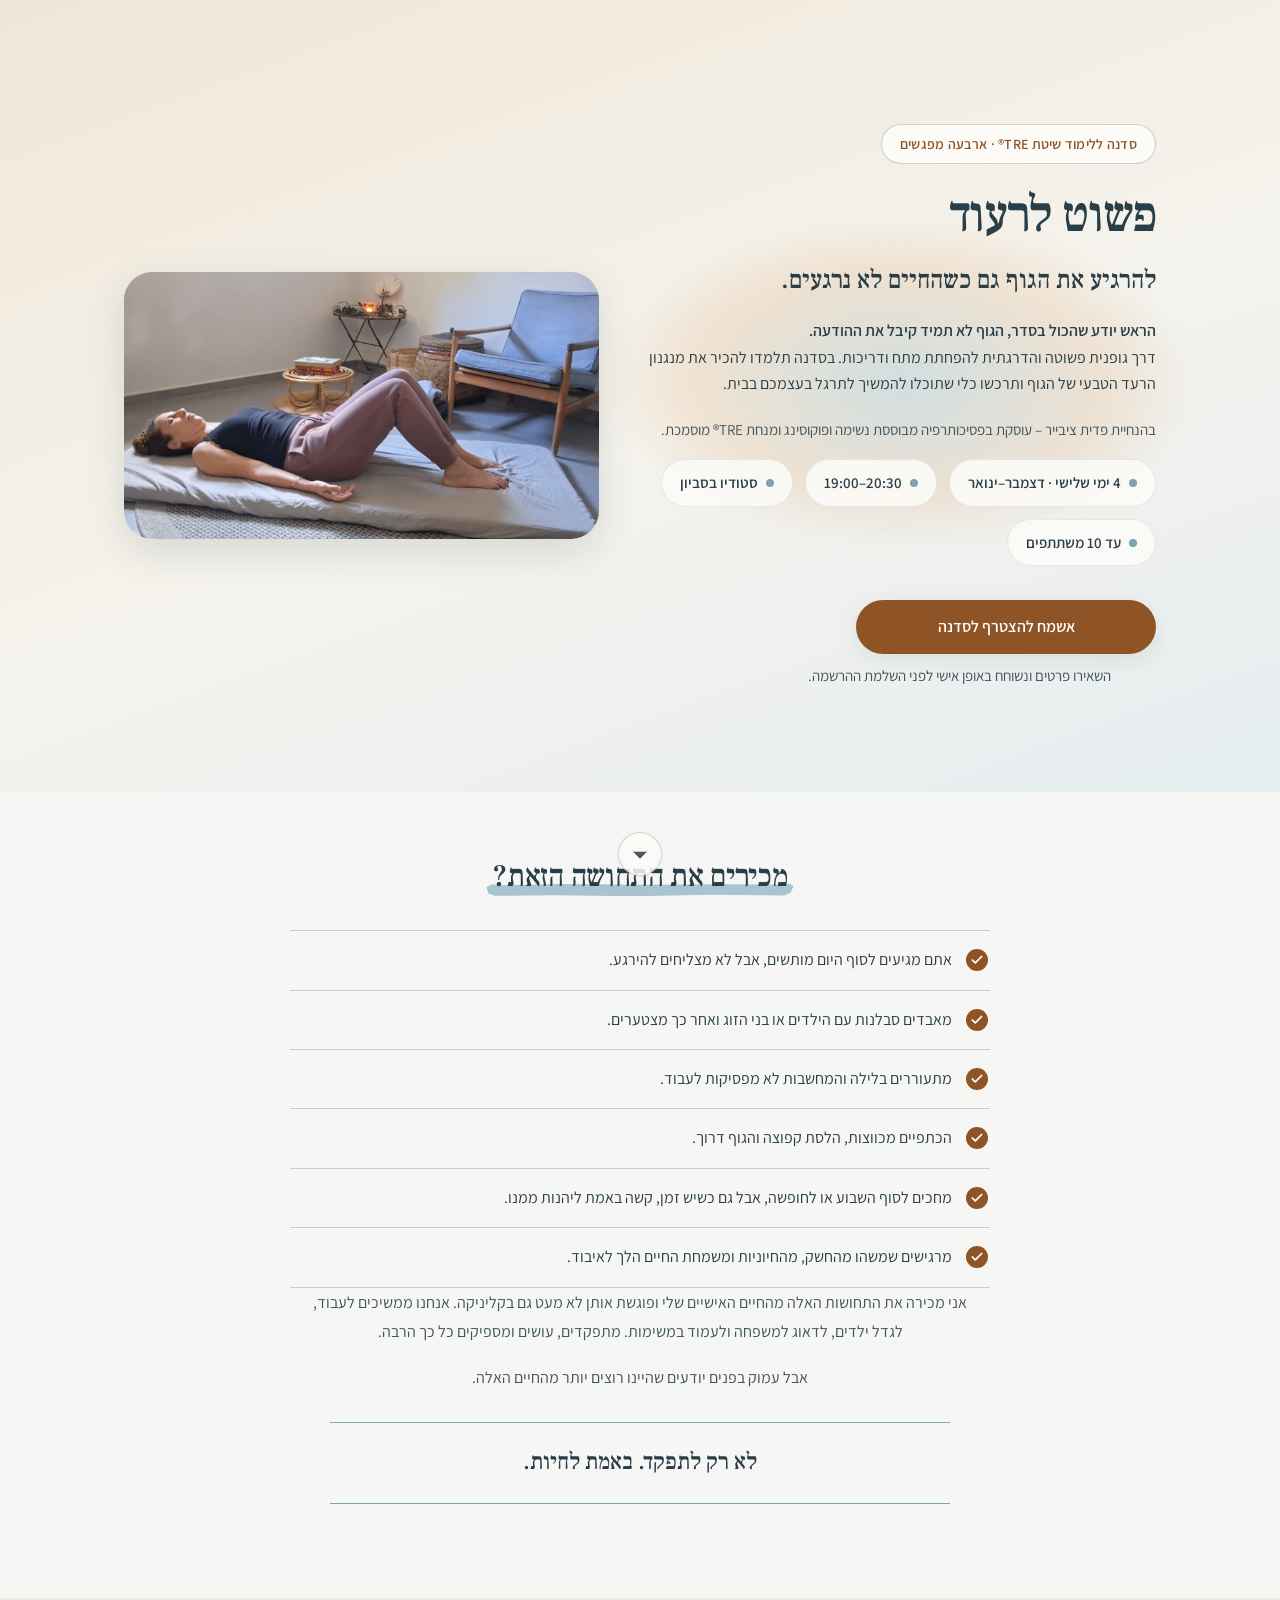
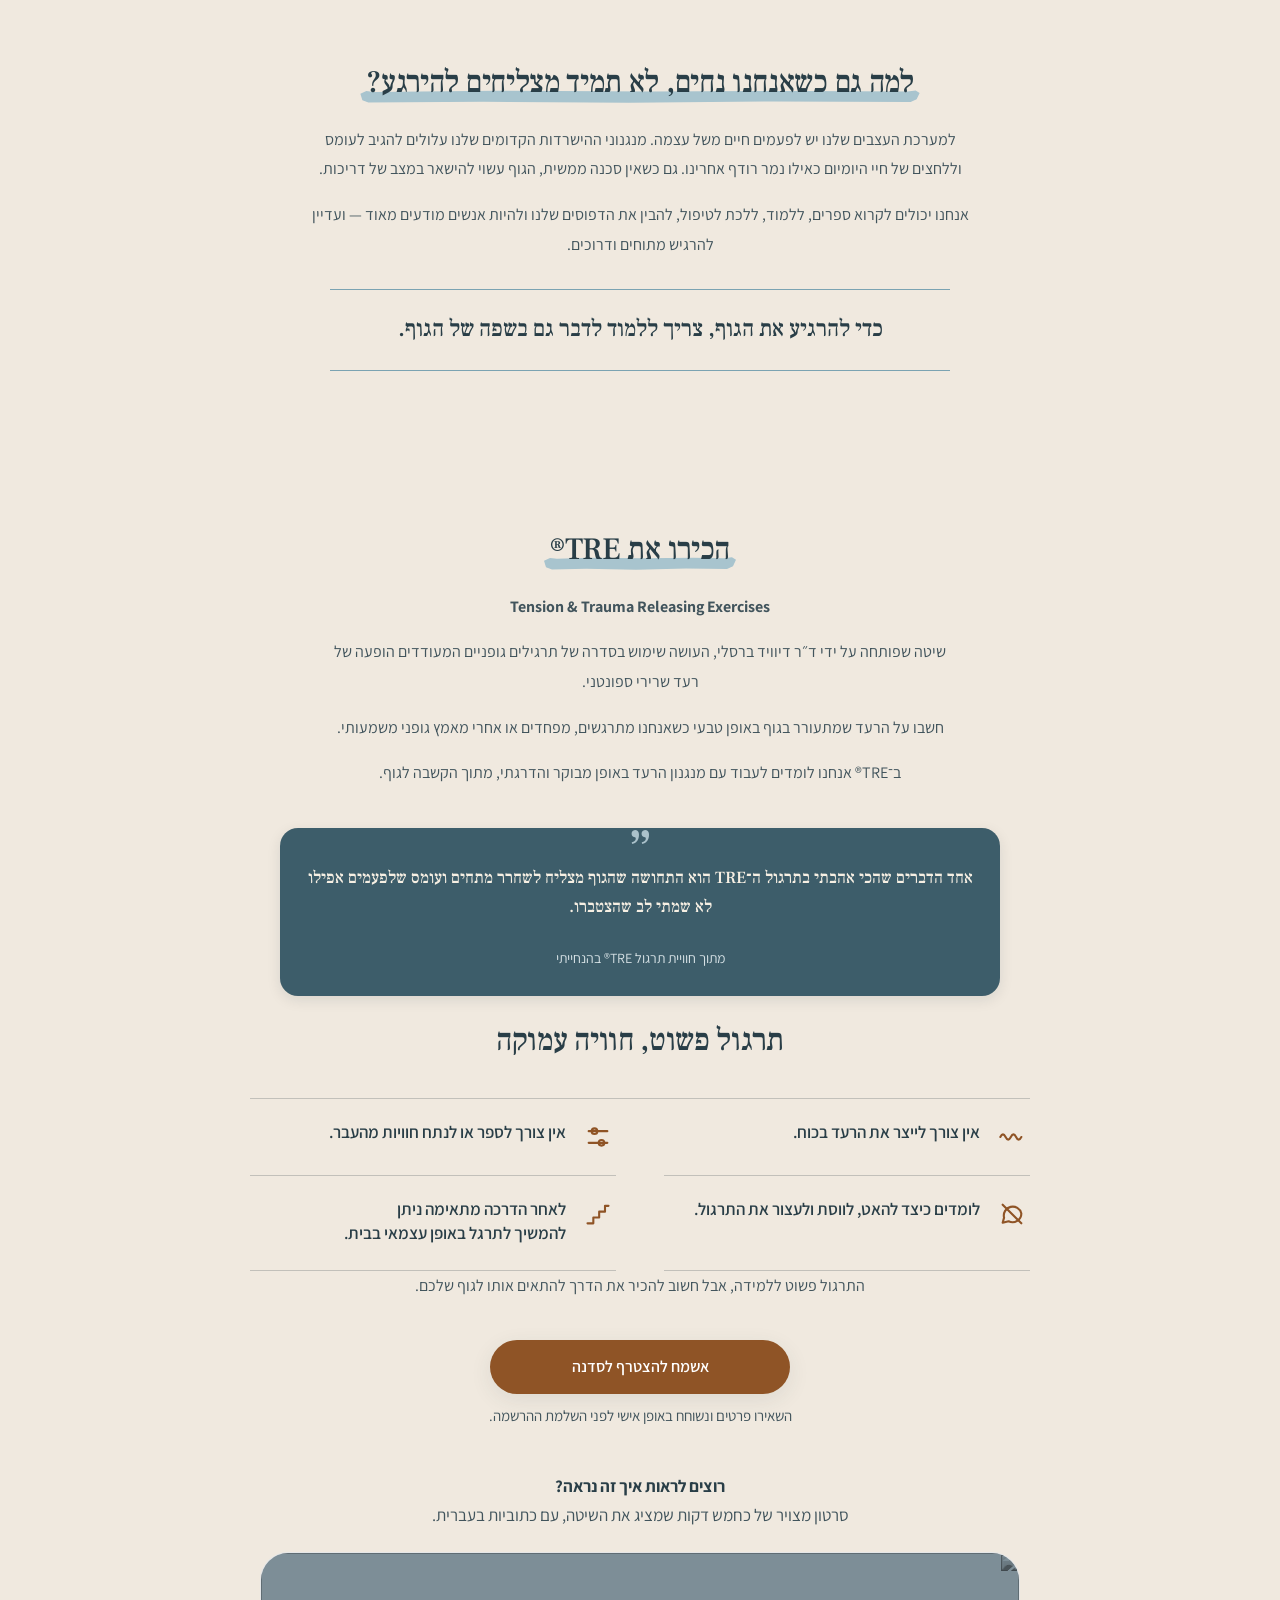
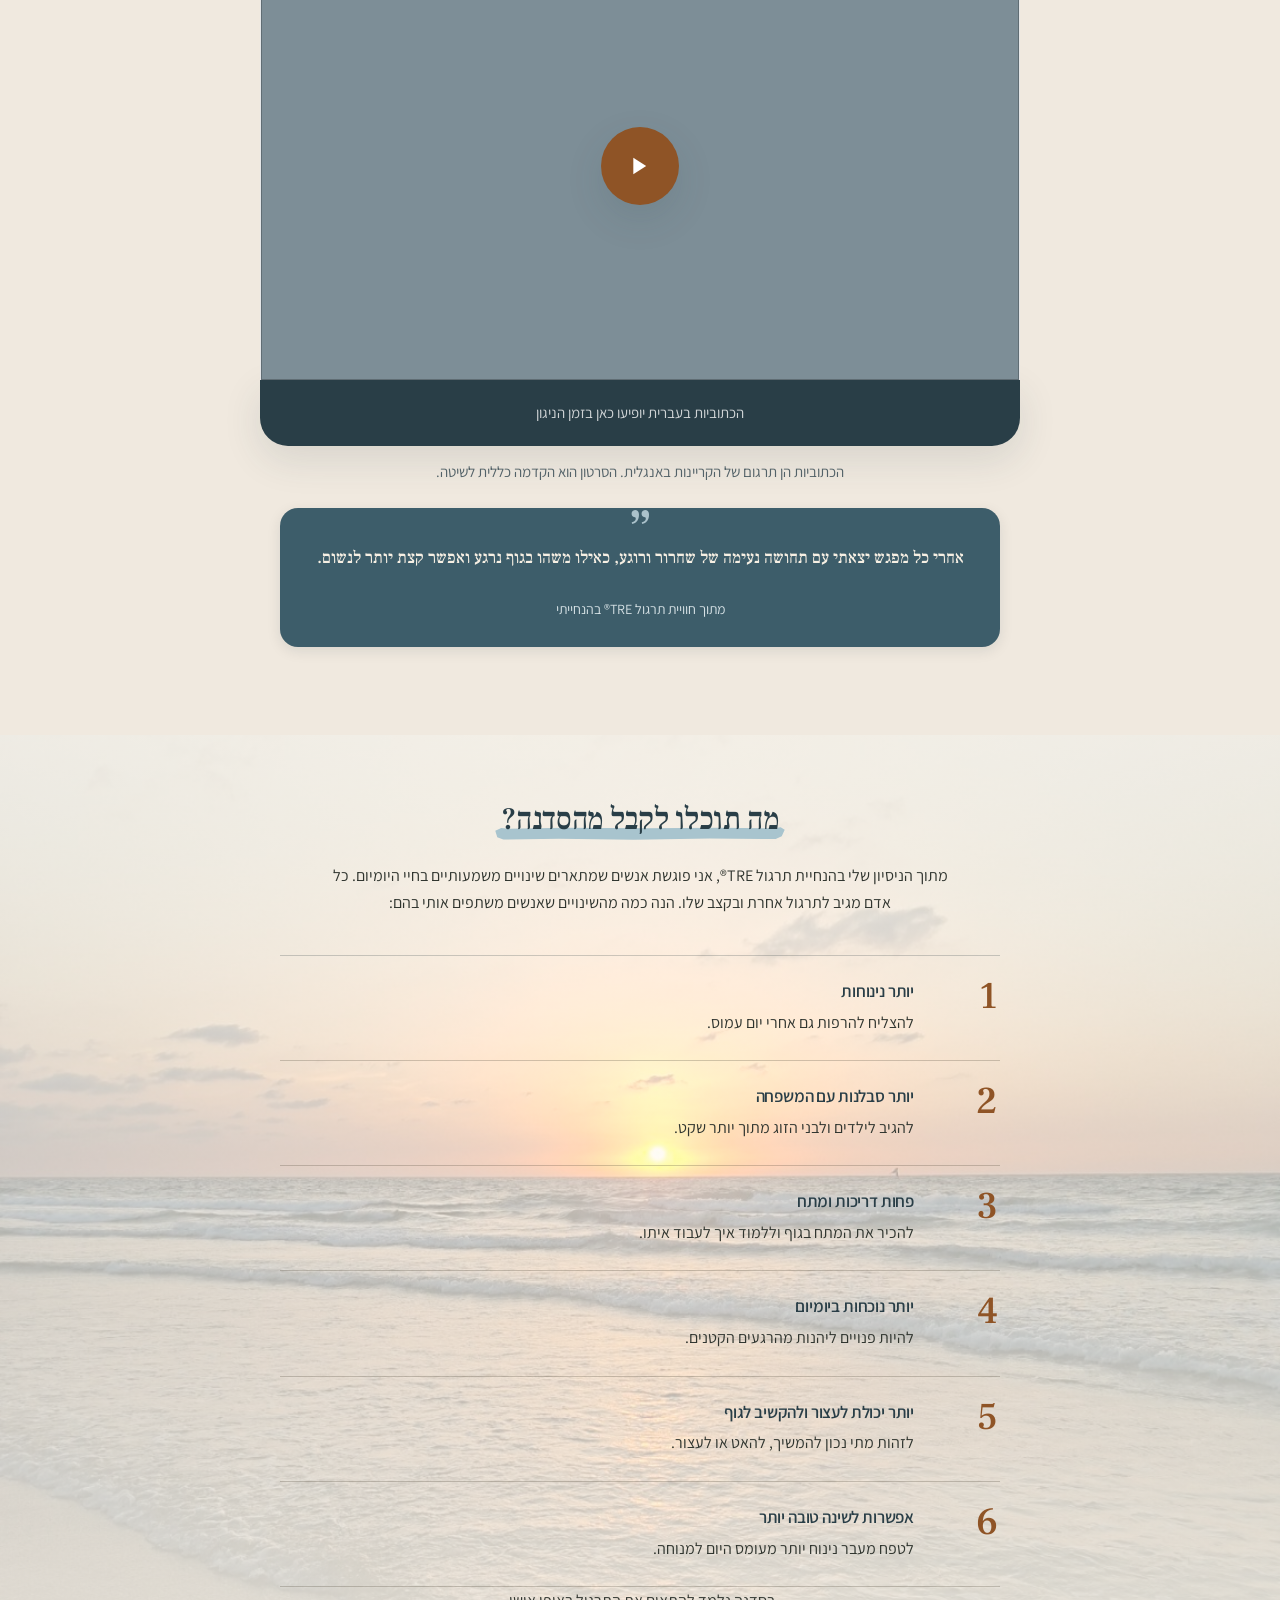
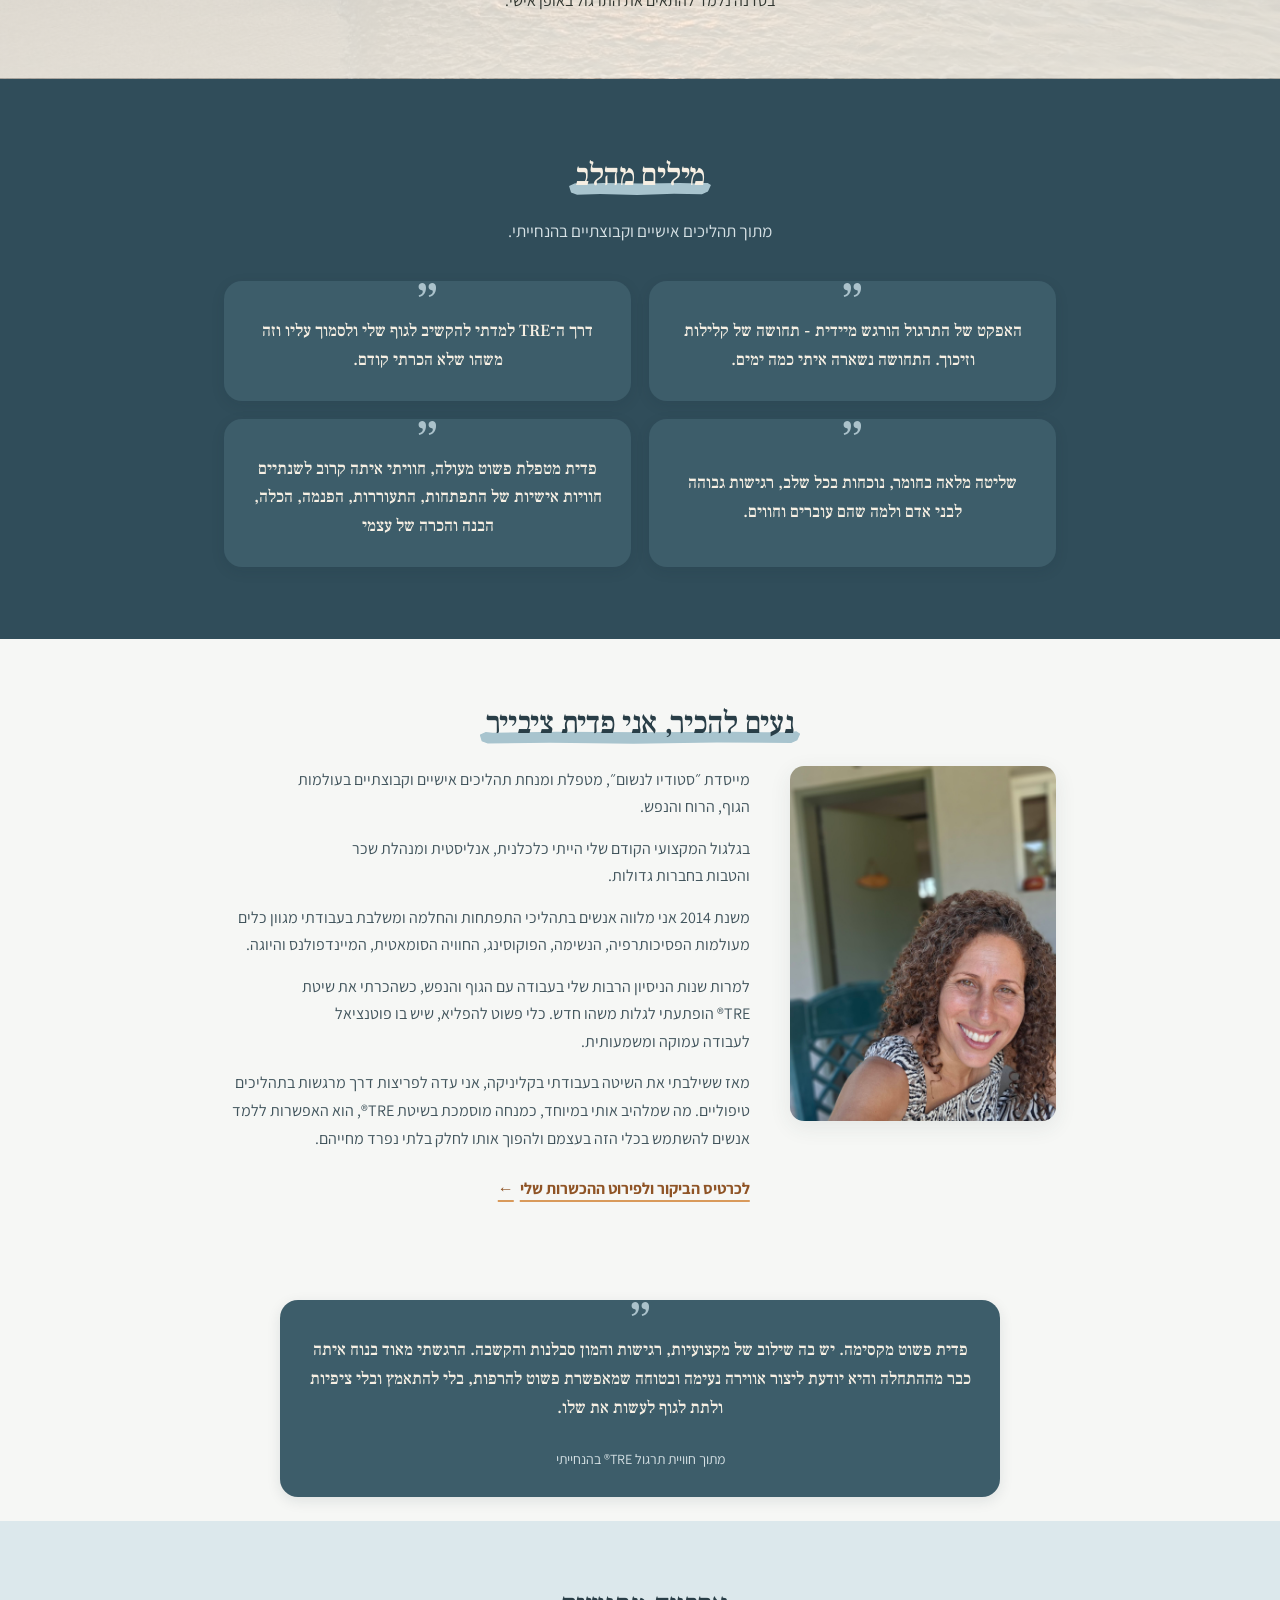
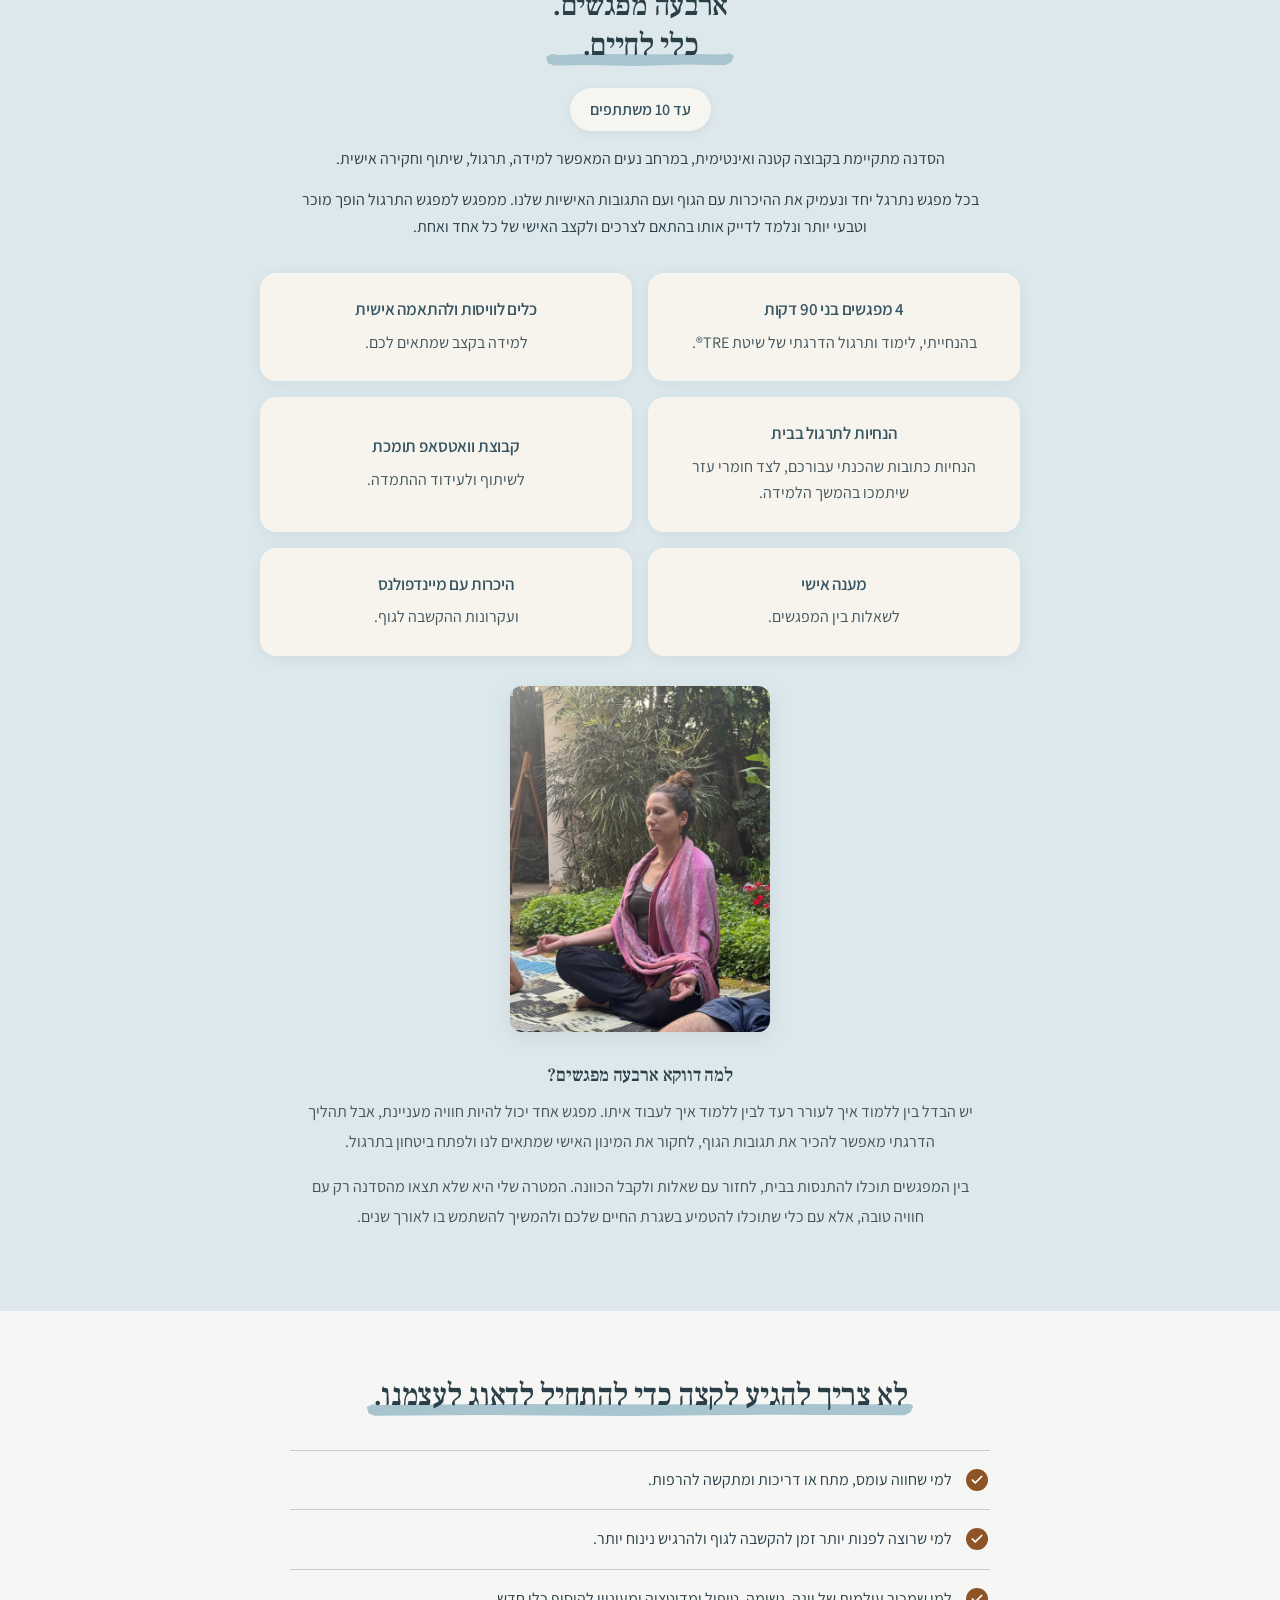
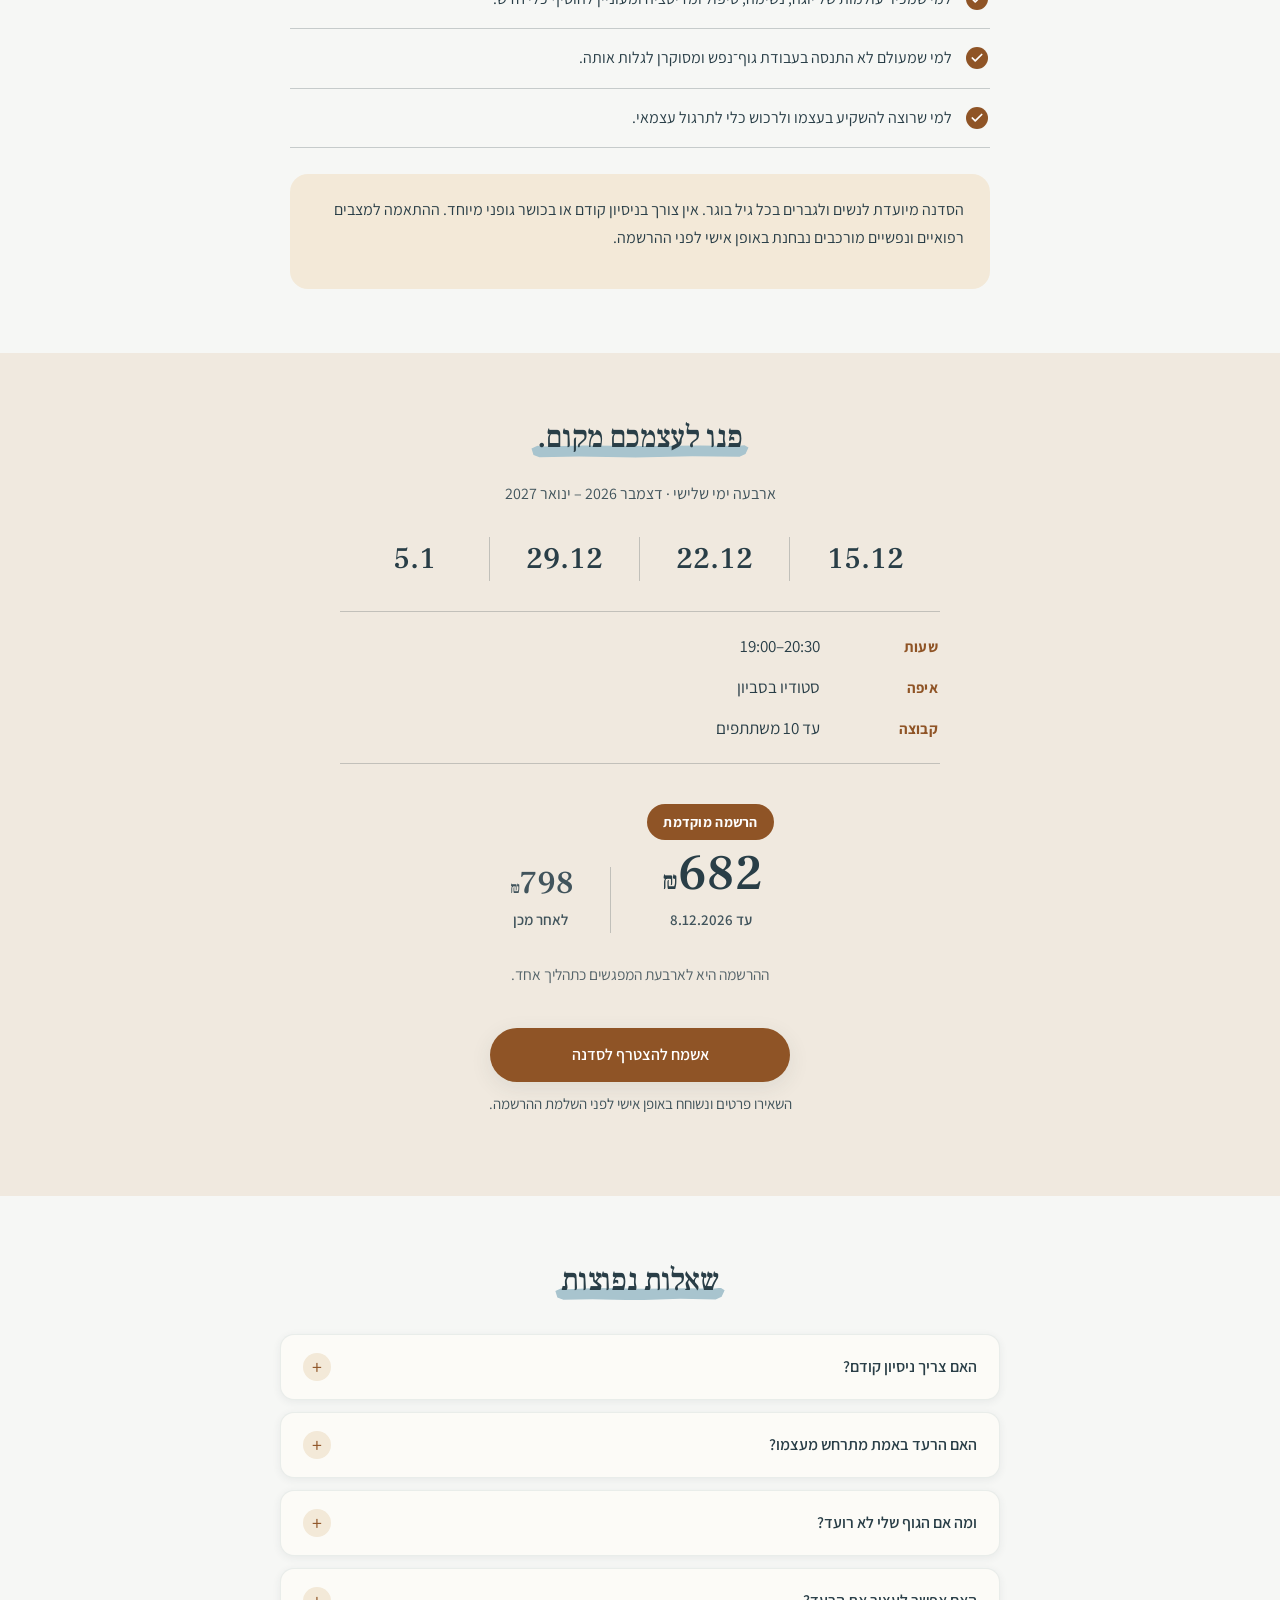
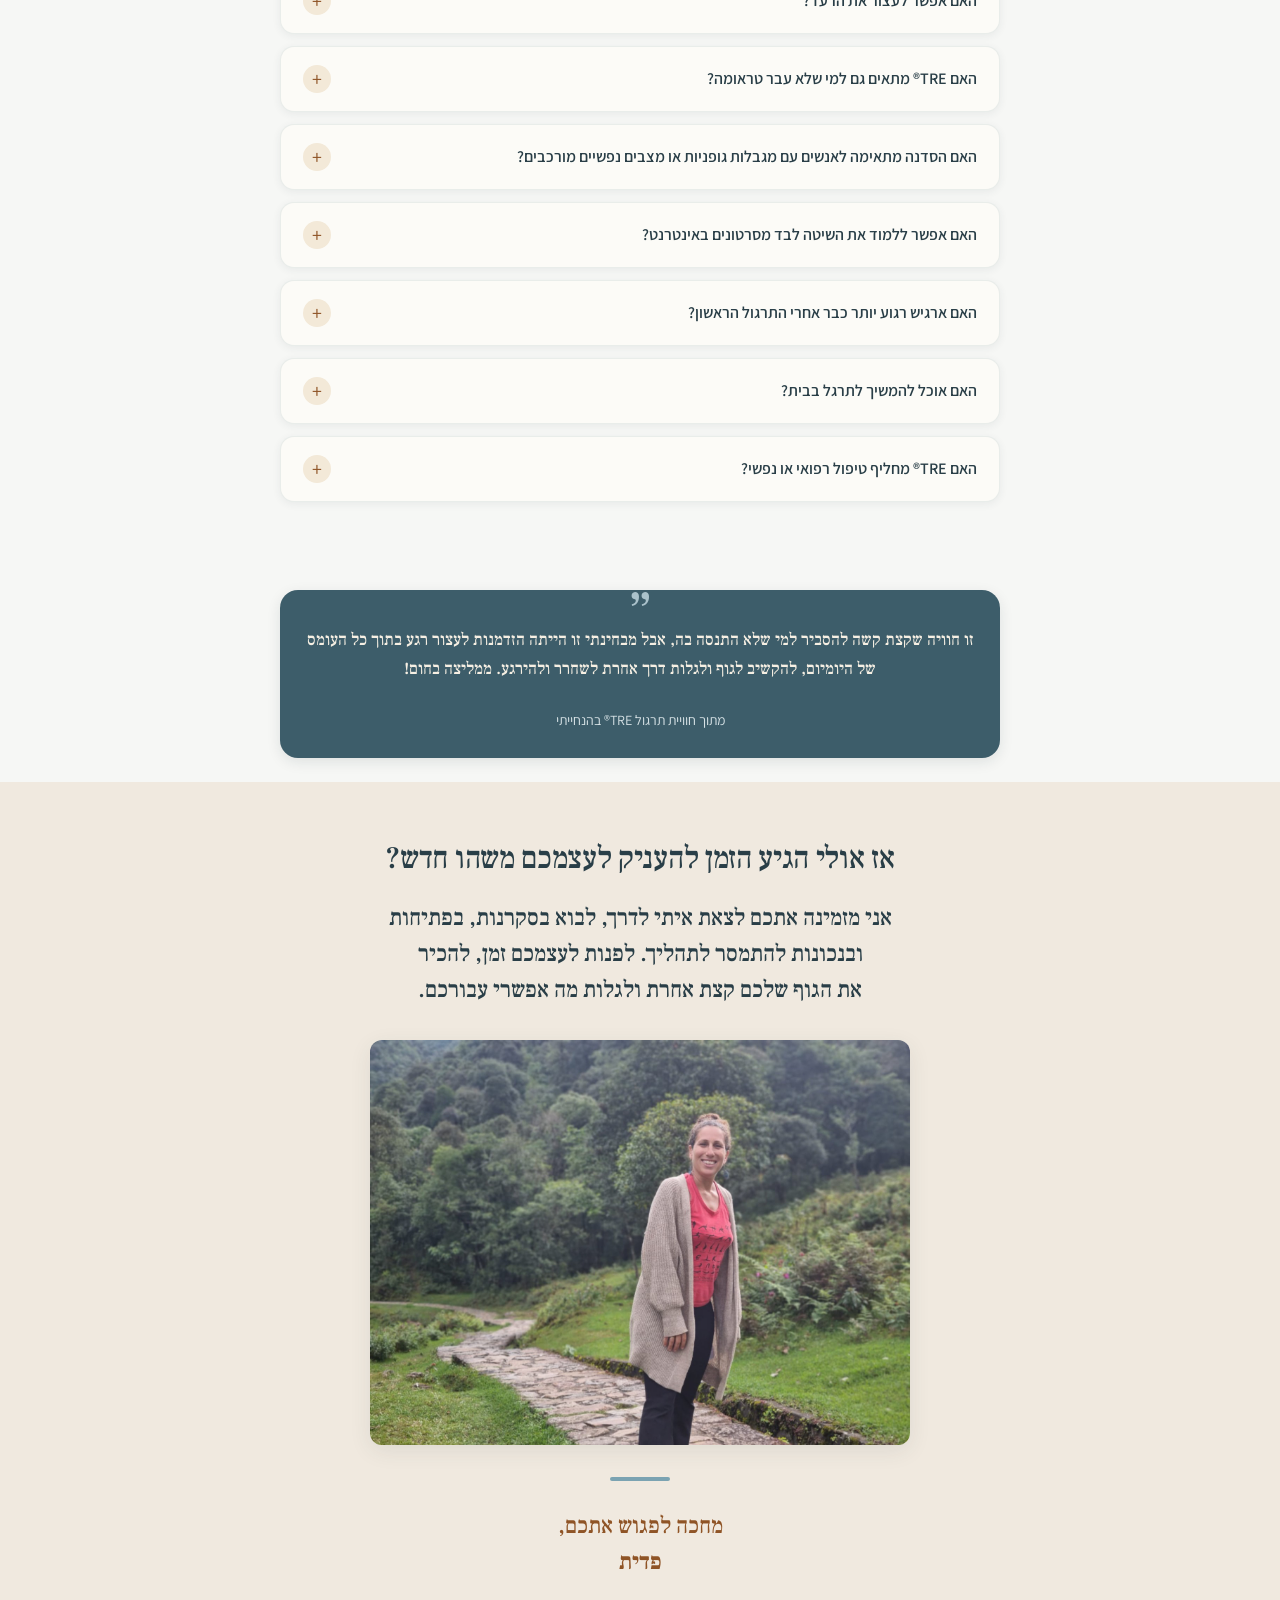
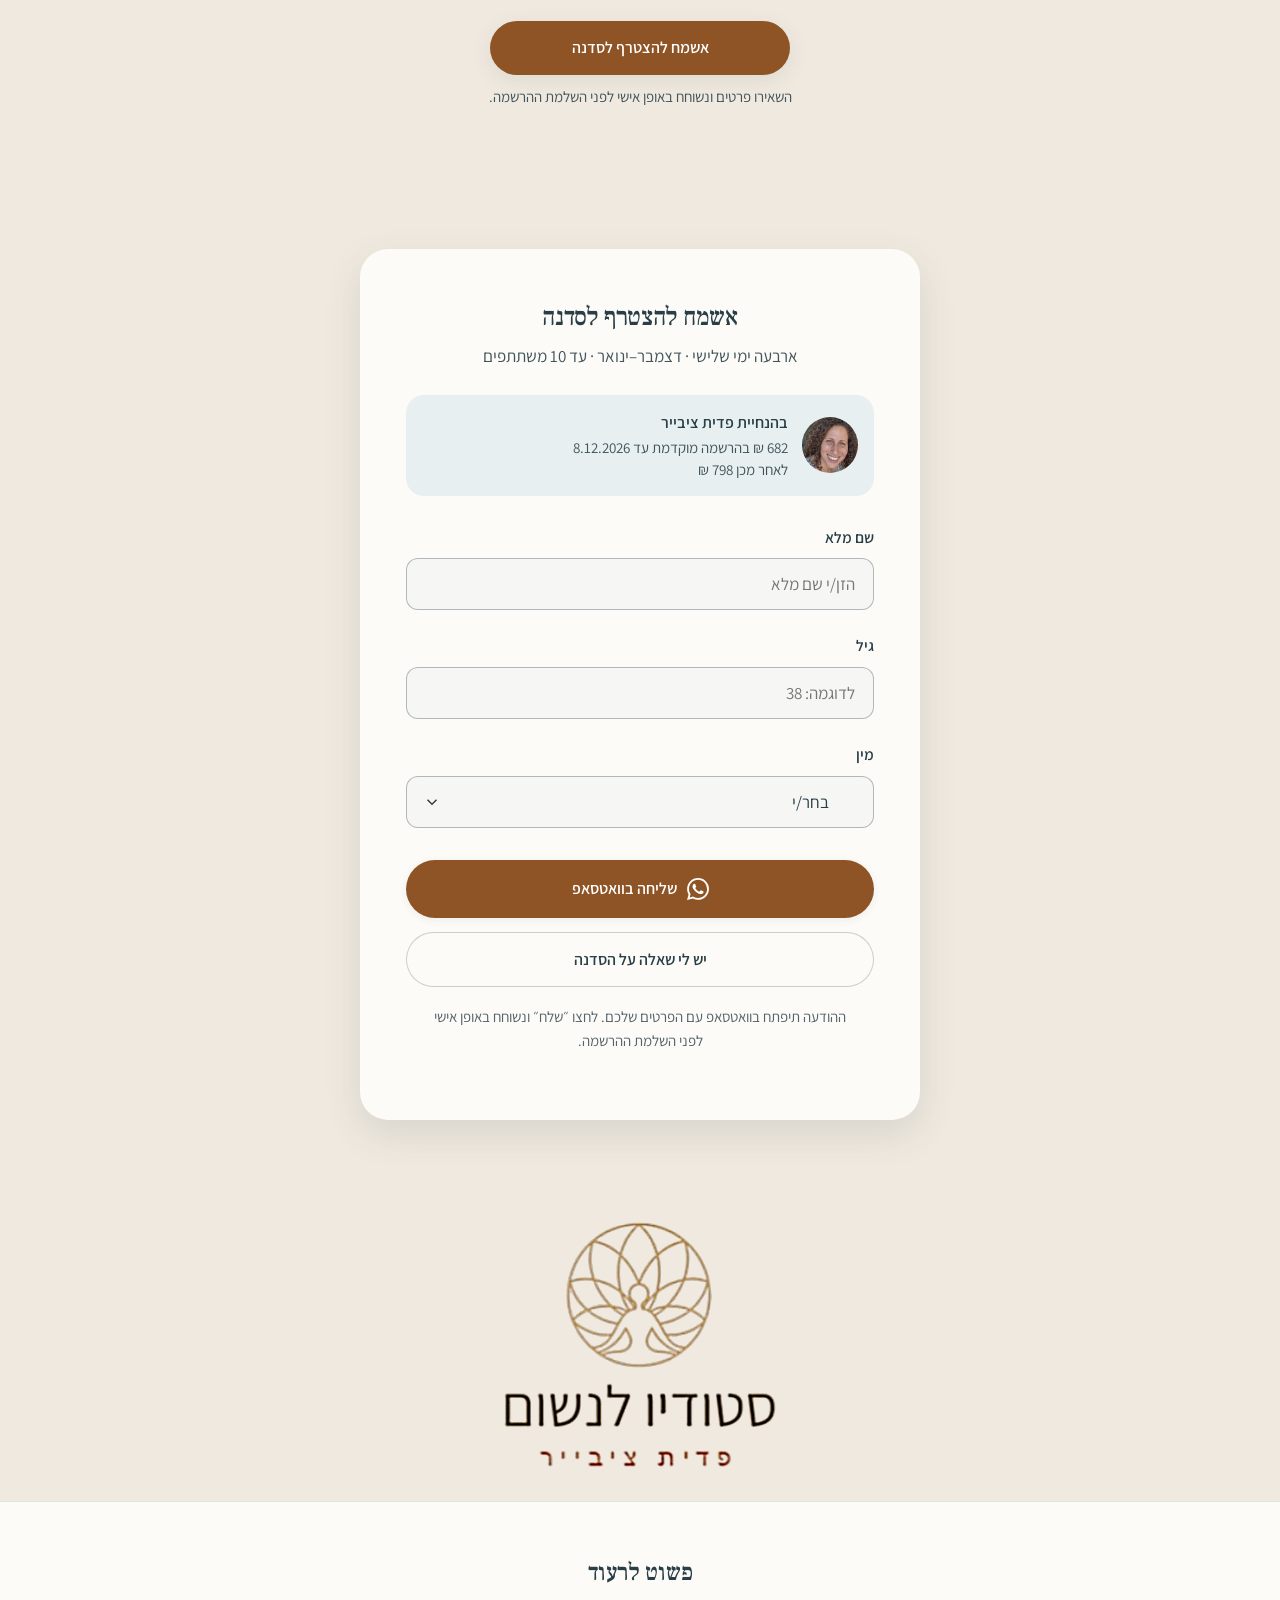
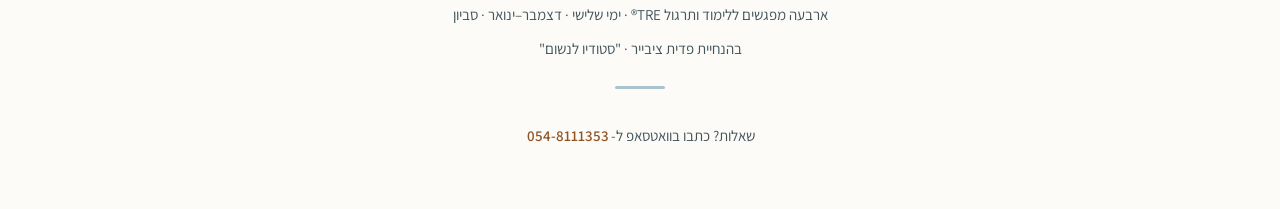
==== commit 108d3553: "Unify signup CTA notes and simplify WhatsApp message" ====
--- a/index.html
+++ b/index.html
@@ -874,7 +874,11 @@
       body { font-size: 17px; }
       .hero { padding: 44px 0 64px; }
     }
-  </style>
+  
+    .sticky-cta > .cta-note { text-align: center; font-size: 12px; line-height: 1.4; margin: 5px auto 0; padding: 4px 10px; border-radius: 8px; background: #fffaf1; color: #263d46; box-shadow: 0 2px 8px #00000012; }
+    .sticky-cta { text-align: center; }
+    .cta-center > .cta-note { text-align: center; }
+</style>
 <link rel="stylesheet" href="typography-v5.css?v=widows2">
 <script src="reading-flow.js" defer></script>
 </head>
@@ -919,7 +923,7 @@
         <figcaption class="quote-attr">מתוך חוויית תרגול TRE® בהנחייתי</figcaption>
       </figure>
   </section>
-<h3 class="section-title reveal center">תרגול פשוט, חוויה עמוקה</h3><ul class="tre-facts reveal"><li><span class="fact-icon" aria-hidden="true"><svg viewBox="0 0 24 24"><path d="M2 12c1.5-3 3-3 4.5 0s3 3 4.5 0 3-3 4.5 0 3 3 4.5 0"/></svg></span><span><strong>אין צורך לייצר את הרעד בכוח.</strong></span></li><li><span class="fact-icon" aria-hidden="true"><svg viewBox="0 0 24 24"><line x1="4" y1="7" x2="20" y2="7"/><line x1="4" y1="17" x2="20" y2="17"/><circle cx="9" cy="7" r="2.4"/><circle cx="15" cy="17" r="2.4"/></svg></span><span><strong>אין צורך לספר או לנתח חוויות מהעבר.</strong></span></li><li><span class="fact-icon" aria-hidden="true"><svg viewBox="0 0 24 24"><path d="M20 11.5a7.5 7.5 0 0 1-10.9 6.7L4 19.5l1.2-4.4A7.5 7.5 0 1 1 20 11.5z"/><line x1="4" y1="4" x2="20" y2="20"/></svg></span><span><strong>לומדים כיצד להאט, לווסת ולעצור את התרגול.</strong></span></li><li><span class="fact-icon" aria-hidden="true"><svg viewBox="0 0 24 24"><path d="M3 20h5v-5h5v-5h5V5h3"/></svg></span><span><strong>לאחר הדרכה מתאימה ניתן להמשיך לתרגל באופן עצמאי בבית.</strong></span></li></ul><div class="opening-lead reveal"><p>התרגול פשוט ללמידה, אבל חשוב להכיר את הדרך להתאים אותו לגוף שלכם.</p></div><p class="cta-center reveal"><a class="cta-btn" href="#form" data-track="CTA_Click_Benefits">אשמח להצטרף לסדנה</a></p><p class="video-lead reveal">
+<h3 class="section-title reveal center">תרגול פשוט, חוויה עמוקה</h3><ul class="tre-facts reveal"><li><span class="fact-icon" aria-hidden="true"><svg viewBox="0 0 24 24"><path d="M2 12c1.5-3 3-3 4.5 0s3 3 4.5 0 3-3 4.5 0 3 3 4.5 0"/></svg></span><span><strong>אין צורך לייצר את הרעד בכוח.</strong></span></li><li><span class="fact-icon" aria-hidden="true"><svg viewBox="0 0 24 24"><line x1="4" y1="7" x2="20" y2="7"/><line x1="4" y1="17" x2="20" y2="17"/><circle cx="9" cy="7" r="2.4"/><circle cx="15" cy="17" r="2.4"/></svg></span><span><strong>אין צורך לספר או לנתח חוויות מהעבר.</strong></span></li><li><span class="fact-icon" aria-hidden="true"><svg viewBox="0 0 24 24"><path d="M20 11.5a7.5 7.5 0 0 1-10.9 6.7L4 19.5l1.2-4.4A7.5 7.5 0 1 1 20 11.5z"/><line x1="4" y1="4" x2="20" y2="20"/></svg></span><span><strong>לומדים כיצד להאט, לווסת ולעצור את התרגול.</strong></span></li><li><span class="fact-icon" aria-hidden="true"><svg viewBox="0 0 24 24"><path d="M3 20h5v-5h5v-5h5V5h3"/></svg></span><span><strong>לאחר הדרכה מתאימה ניתן להמשיך לתרגל באופן עצמאי בבית.</strong></span></li></ul><div class="opening-lead reveal"><p>התרגול פשוט ללמידה, אבל חשוב להכיר את הדרך להתאים אותו לגוף שלכם.</p></div><p class="cta-center reveal"><a class="cta-btn" href="#form" data-track="CTA_Click_Benefits">אשמח להצטרף לסדנה</a><span class="cta-note">השאירו פרטים ונשוחח באופן אישי לפני השלמת ההרשמה.</span></p><p class="video-lead reveal">
         <strong>רוצים לראות איך זה נראה?</strong><br>
         סרטון מצויר של כחמש דקות שמציג את השיטה, עם כתוביות בעברית.
       </p>
@@ -1032,7 +1036,7 @@
         </div>
       </div>
       <p class="pricing-note reveal">ההרשמה היא לארבעת המפגשים כתהליך אחד.</p>
-      <p class="cta-center reveal"><a class="cta-btn" href="#form" data-track="CTA_Click_Details">אשמח להצטרף לסדנה</a></p>
+      <p class="cta-center reveal"><a class="cta-btn" href="#form" data-track="CTA_Click_Details">אשמח להצטרף לסדנה</a><span class="cta-note">השאירו פרטים ונשוחח באופן אישי לפני השלמת ההרשמה.</span></p>
     </div>
   </section>
 
@@ -1051,7 +1055,7 @@
       </figure>
     </div>
   </section>
-  <section class="closing"><div class="container"><h2 class="section-title center">אז אולי הגיע הזמן להעניק לעצמכם משהו חדש?</h2><p class="closing-quote reveal">אני מזמינה אתכם לצאת איתי לדרך, לבוא בסקרנות, בפתיחות ובנכונות להתמסר לתהליך. לפנות לעצמכם זמן, להכיר את הגוף שלכם קצת אחרת ולגלות מה אפשרי עבורכם.</p><figure class="editorial-photo editorial-photo--nature"><img src="padit-nature.jpg" alt="פדית בטבע" width="1536" height="1152" loading="lazy" /></figure><span class="closing-mark"></span><p class="closing-final reveal">מחכה לפגוש אתכם,<br><strong>פדית</strong></p><p class="cta-center reveal"><a class="cta-btn" href="#form">אשמח להצטרף לסדנה</a></p></div></section>
+  <section class="closing"><div class="container"><h2 class="section-title center">אז אולי הגיע הזמן להעניק לעצמכם משהו חדש?</h2><p class="closing-quote reveal">אני מזמינה אתכם לצאת איתי לדרך, לבוא בסקרנות, בפתיחות ובנכונות להתמסר לתהליך. לפנות לעצמכם זמן, להכיר את הגוף שלכם קצת אחרת ולגלות מה אפשרי עבורכם.</p><figure class="editorial-photo editorial-photo--nature"><img src="padit-nature.jpg" alt="פדית בטבע" width="1536" height="1152" loading="lazy" /></figure><span class="closing-mark"></span><p class="closing-final reveal">מחכה לפגוש אתכם,<br><strong>פדית</strong></p><p class="cta-center reveal"><a class="cta-btn" href="#form">אשמח להצטרף לסדנה</a><span class="cta-note">השאירו פרטים ונשוחח באופן אישי לפני השלמת ההרשמה.</span></p></div></section>
 
   <!-- FORM -->
   <section class="form-section" id="form">
@@ -1136,7 +1140,7 @@
 
   <!-- STICKY CTA -->
   <div class="sticky-cta" id="stickyCta">
-    <a class="cta-btn" href="#form">אשמח להצטרף לסדנה</a>
+    <a class="cta-btn" href="#form">אשמח להצטרף לסדנה</a><span class="cta-note">השאירו פרטים ונשוחח באופן אישי לפני השלמת ההרשמה.</span>
   </div>
 
   <div class="scroll-arrow" aria-hidden="true">
@@ -1232,7 +1236,7 @@
         });
       }
       const message =
-        'שלום פדית, אשמח להצטרף לסדנת "פשוט לרעוד" (מחזור דצמבר) ולשוחח איתך לפני ההרשמה.\n' +
+        'שלום פדית, אשמח להצטרף לסדנת "פשוט לרעוד" (מחזור דצמבר).\n' +
         'שם: ' + name + '\n' +
         'גיל: ' + age + '\n' +
         'מין: ' + gender;
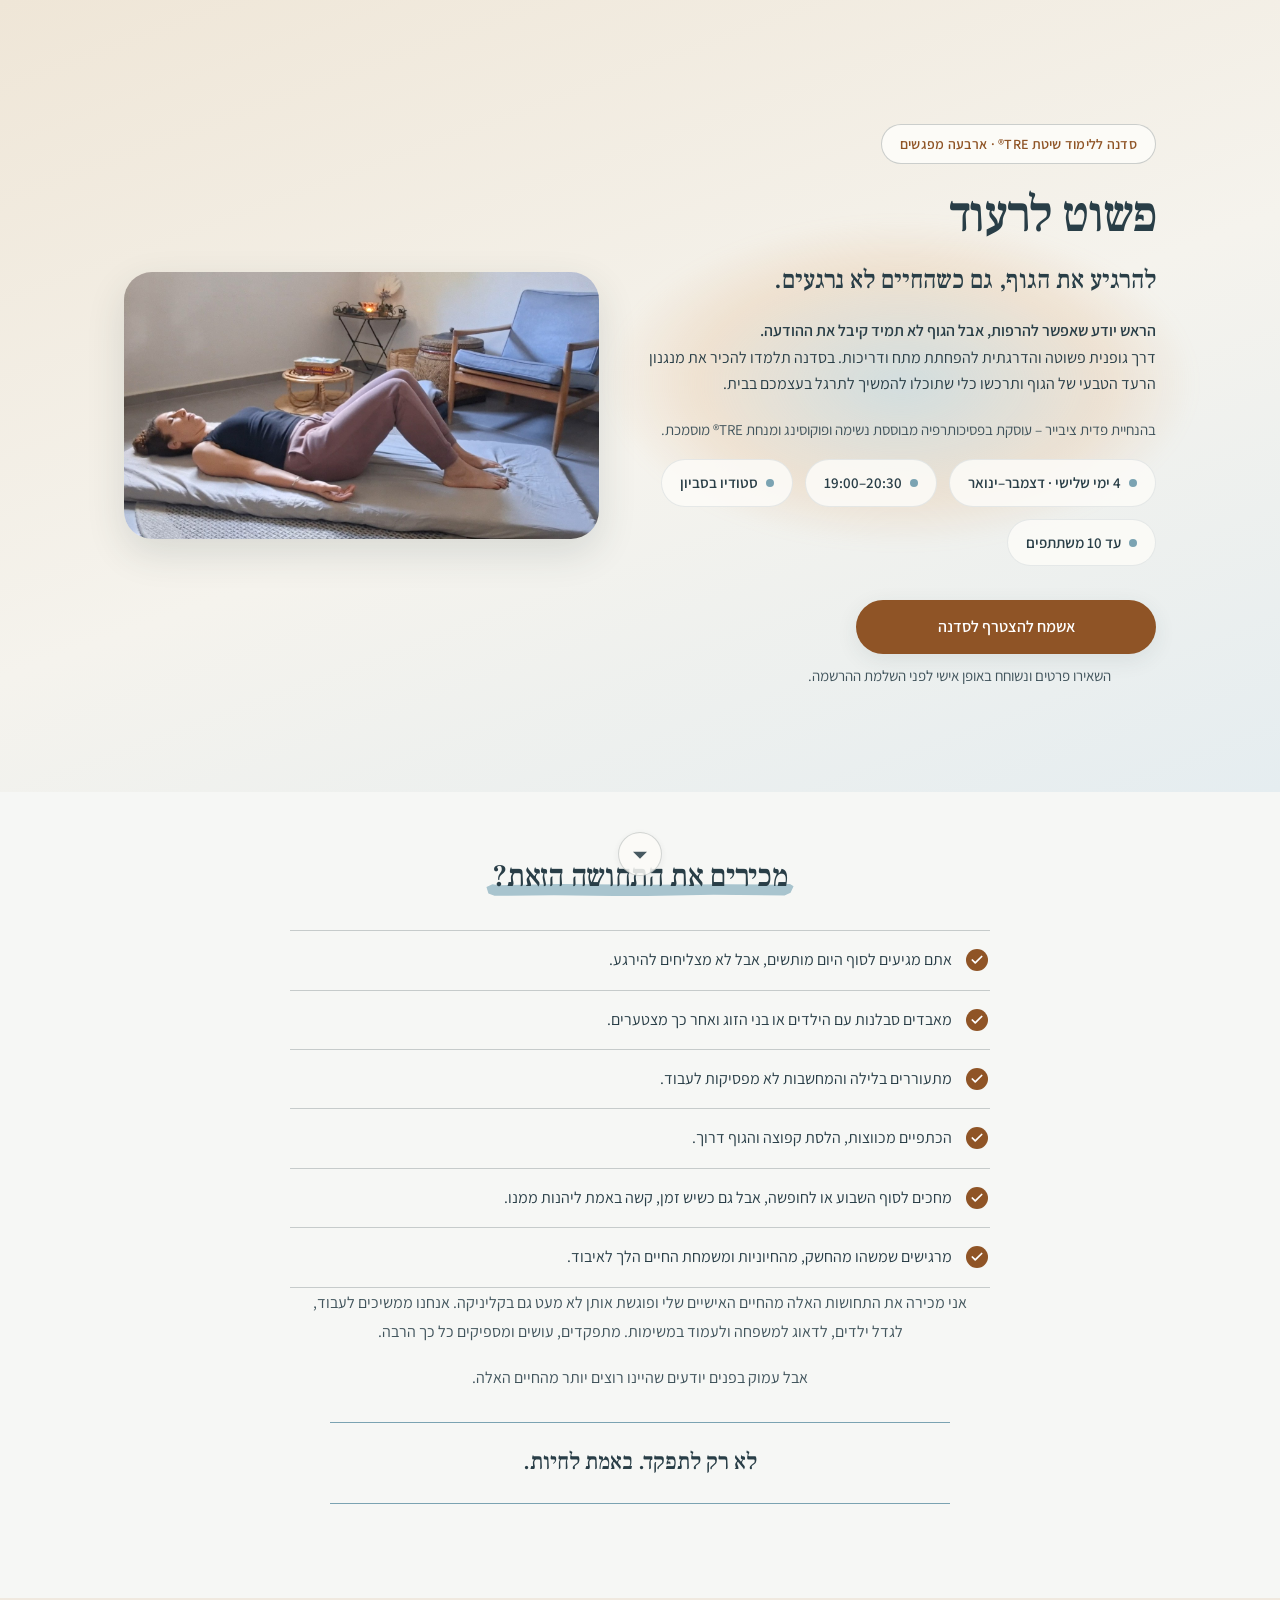
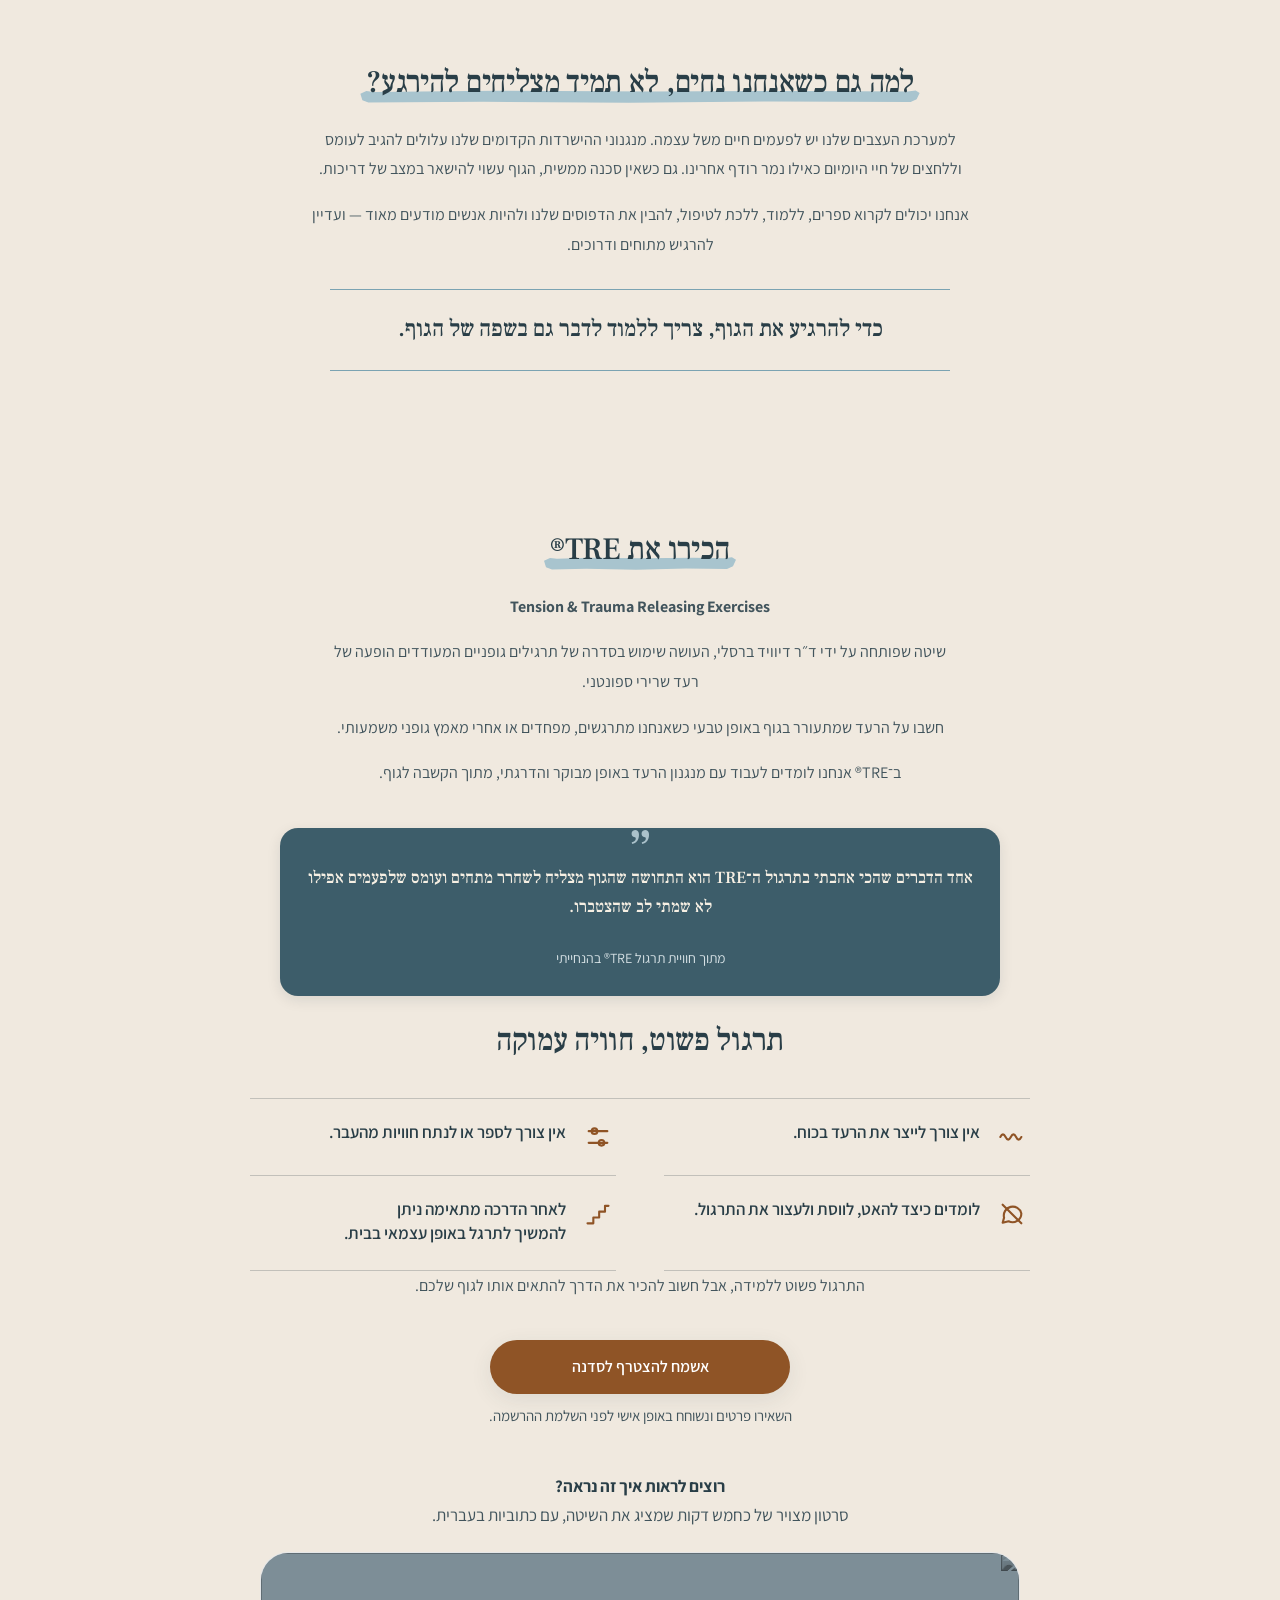
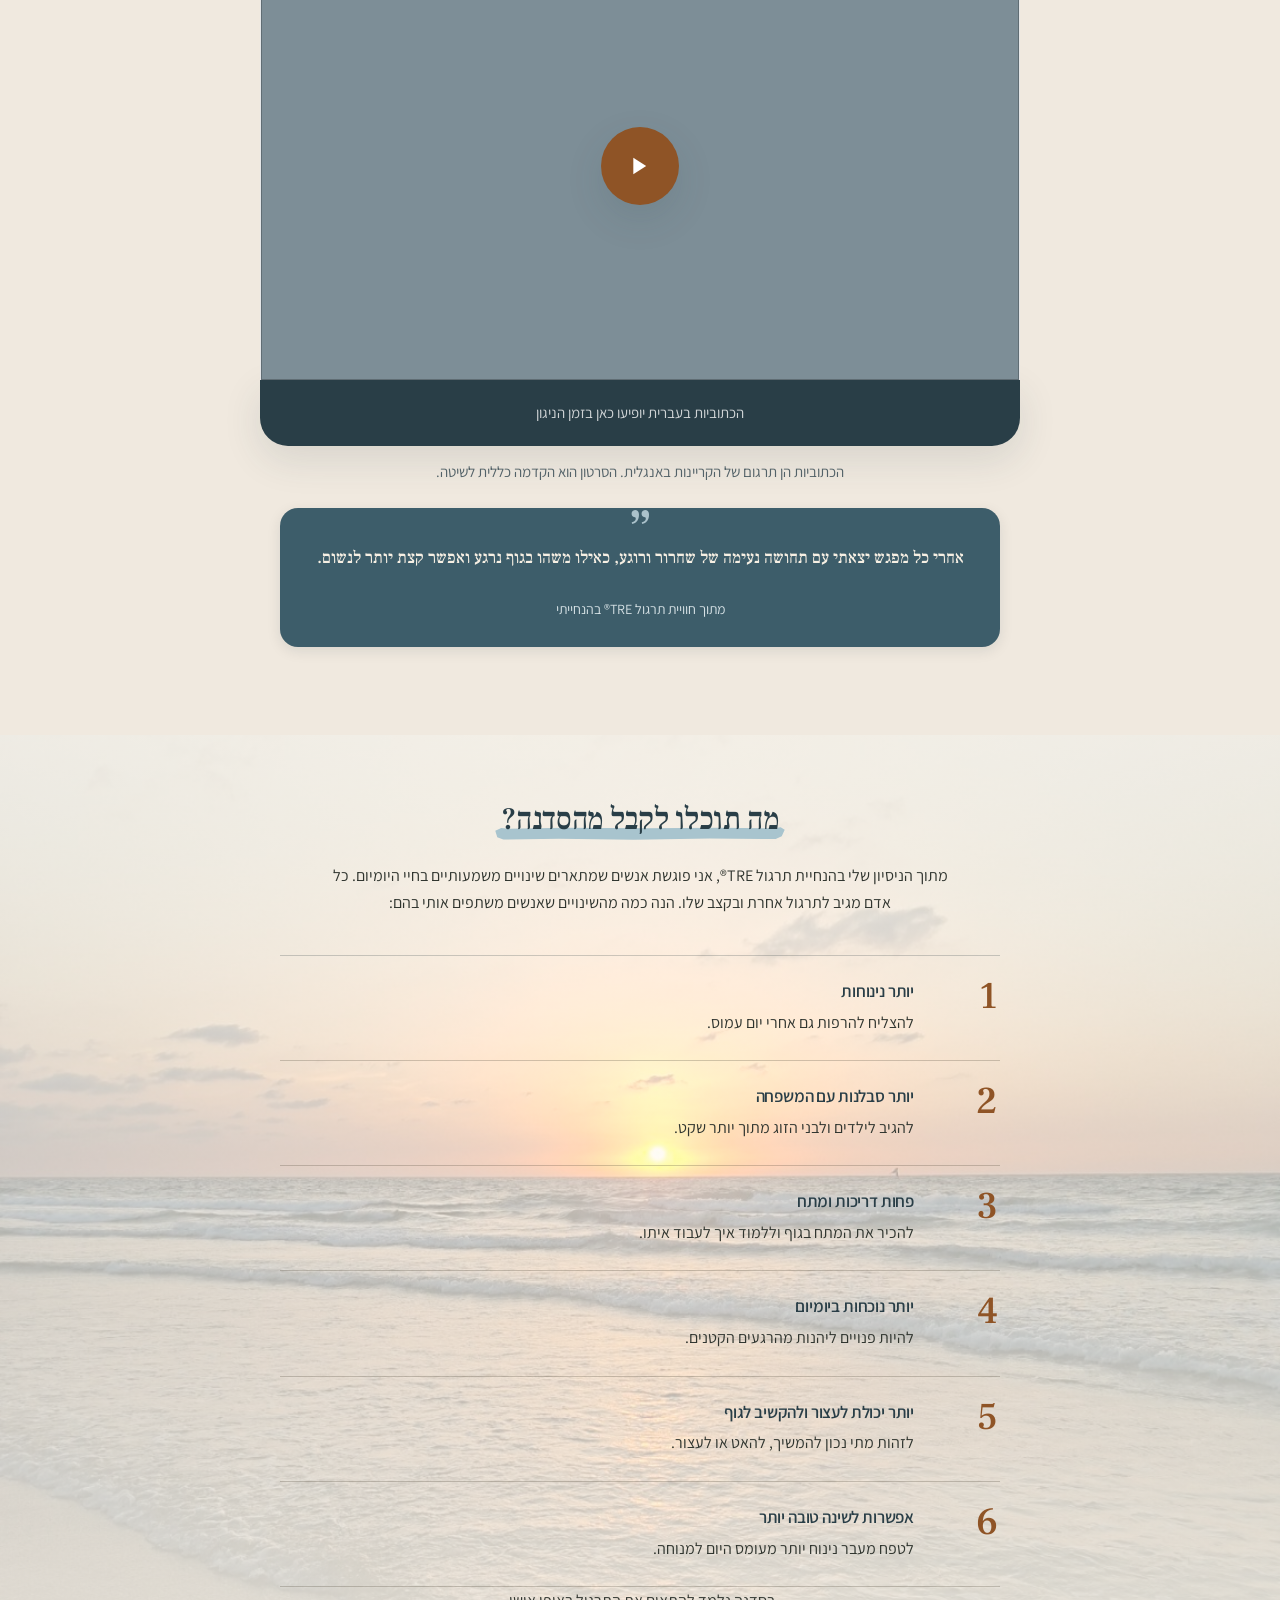
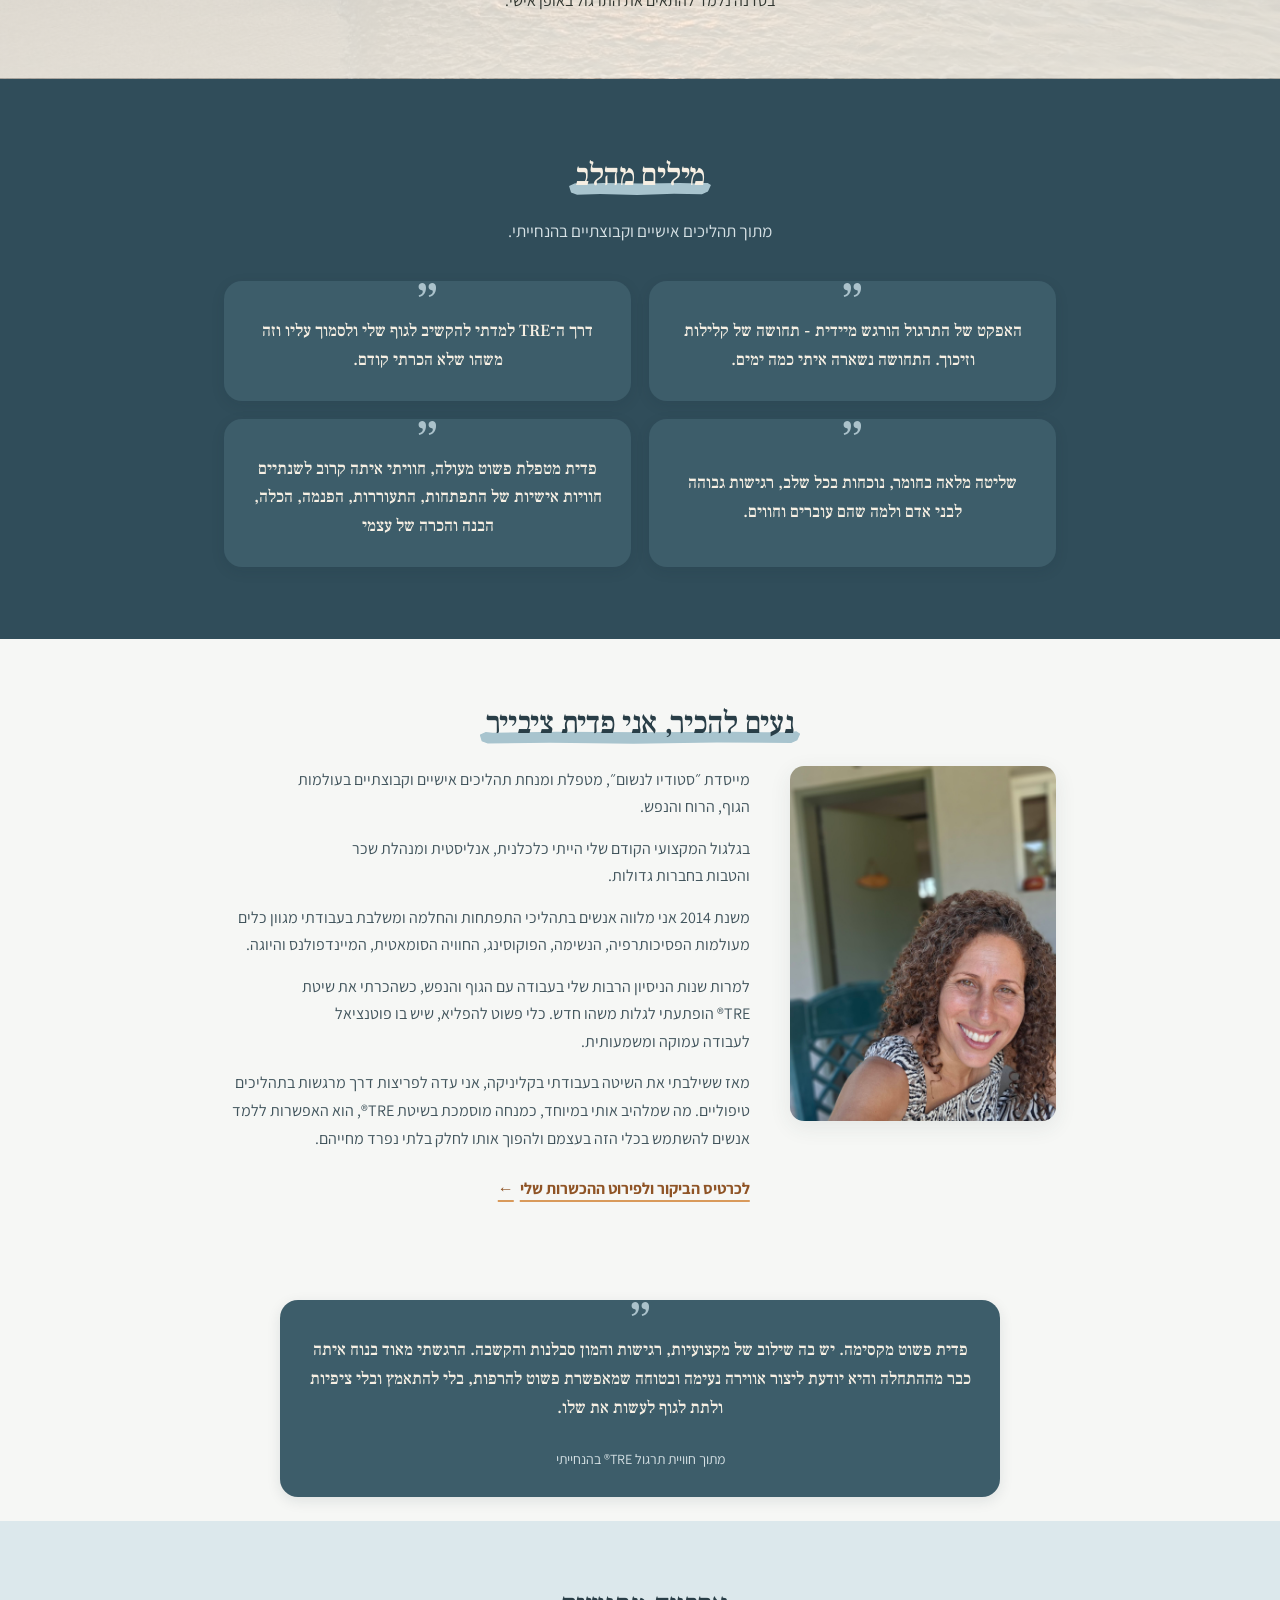
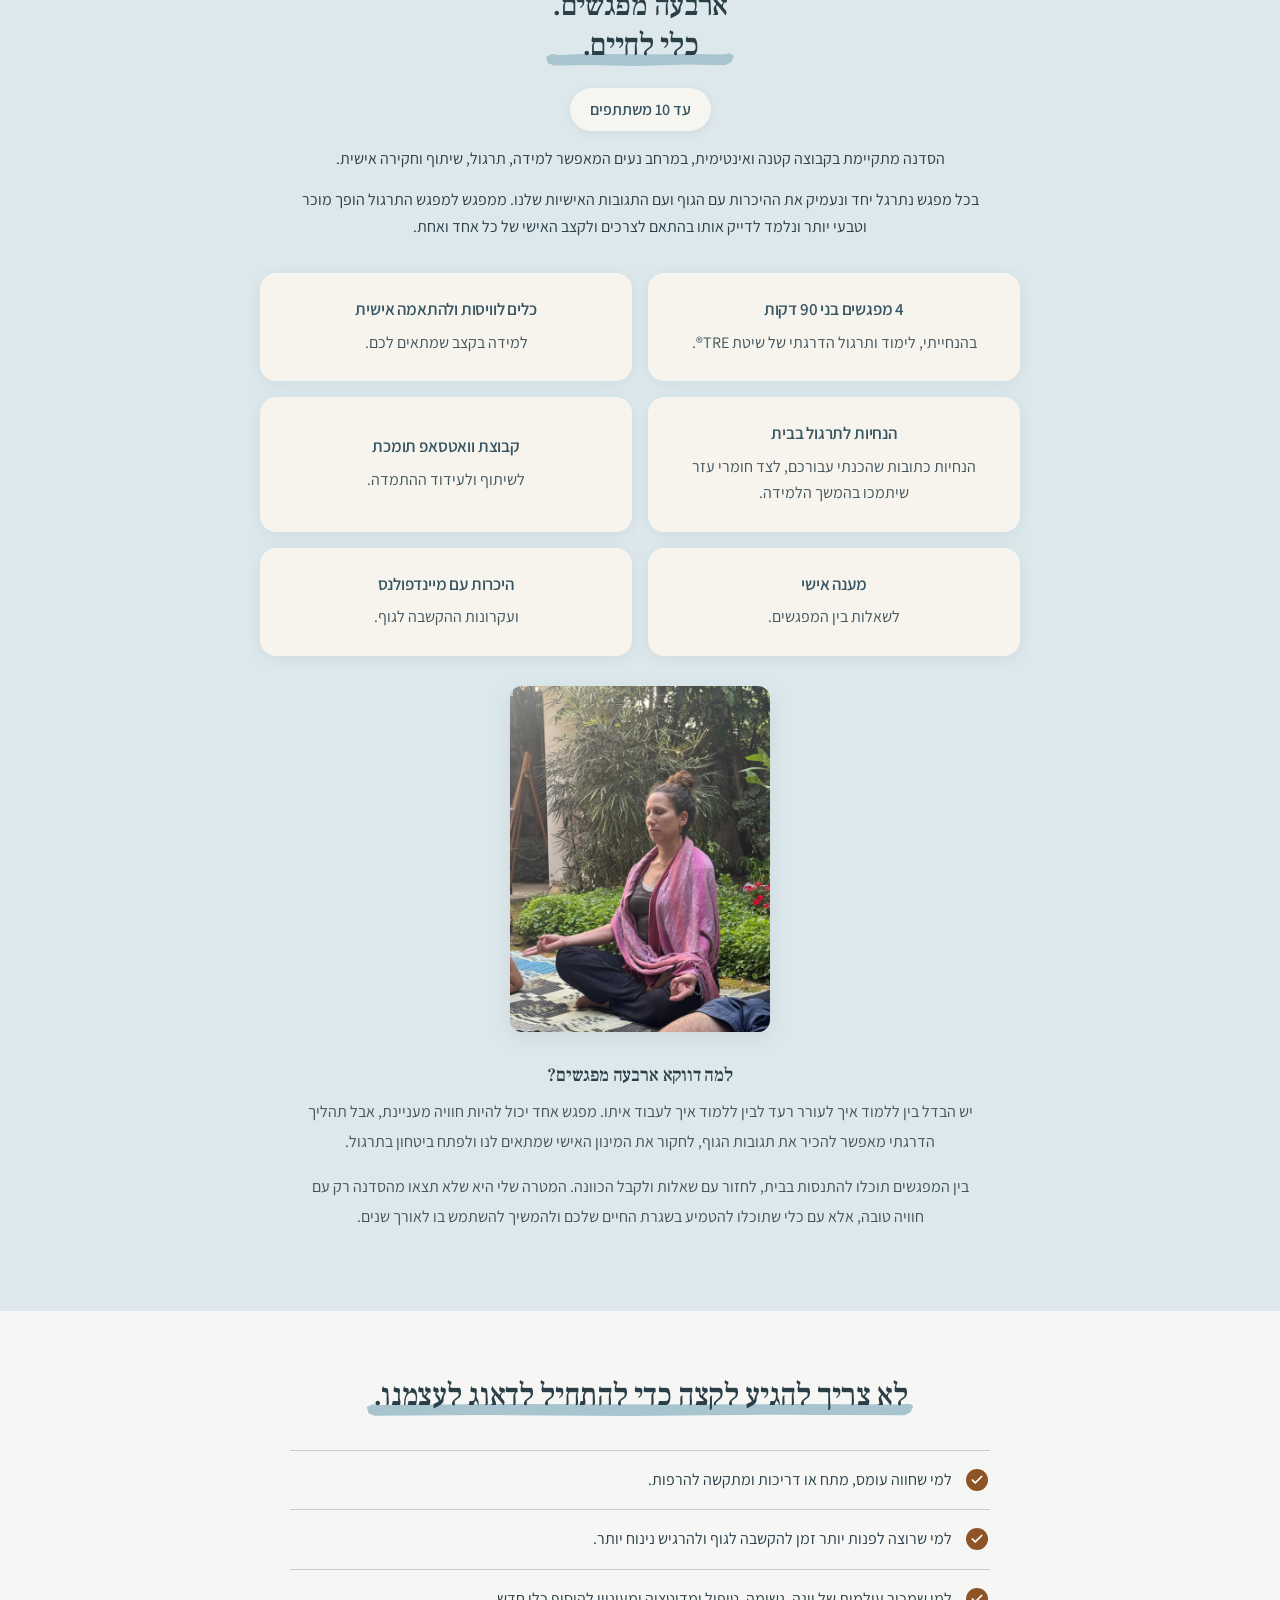
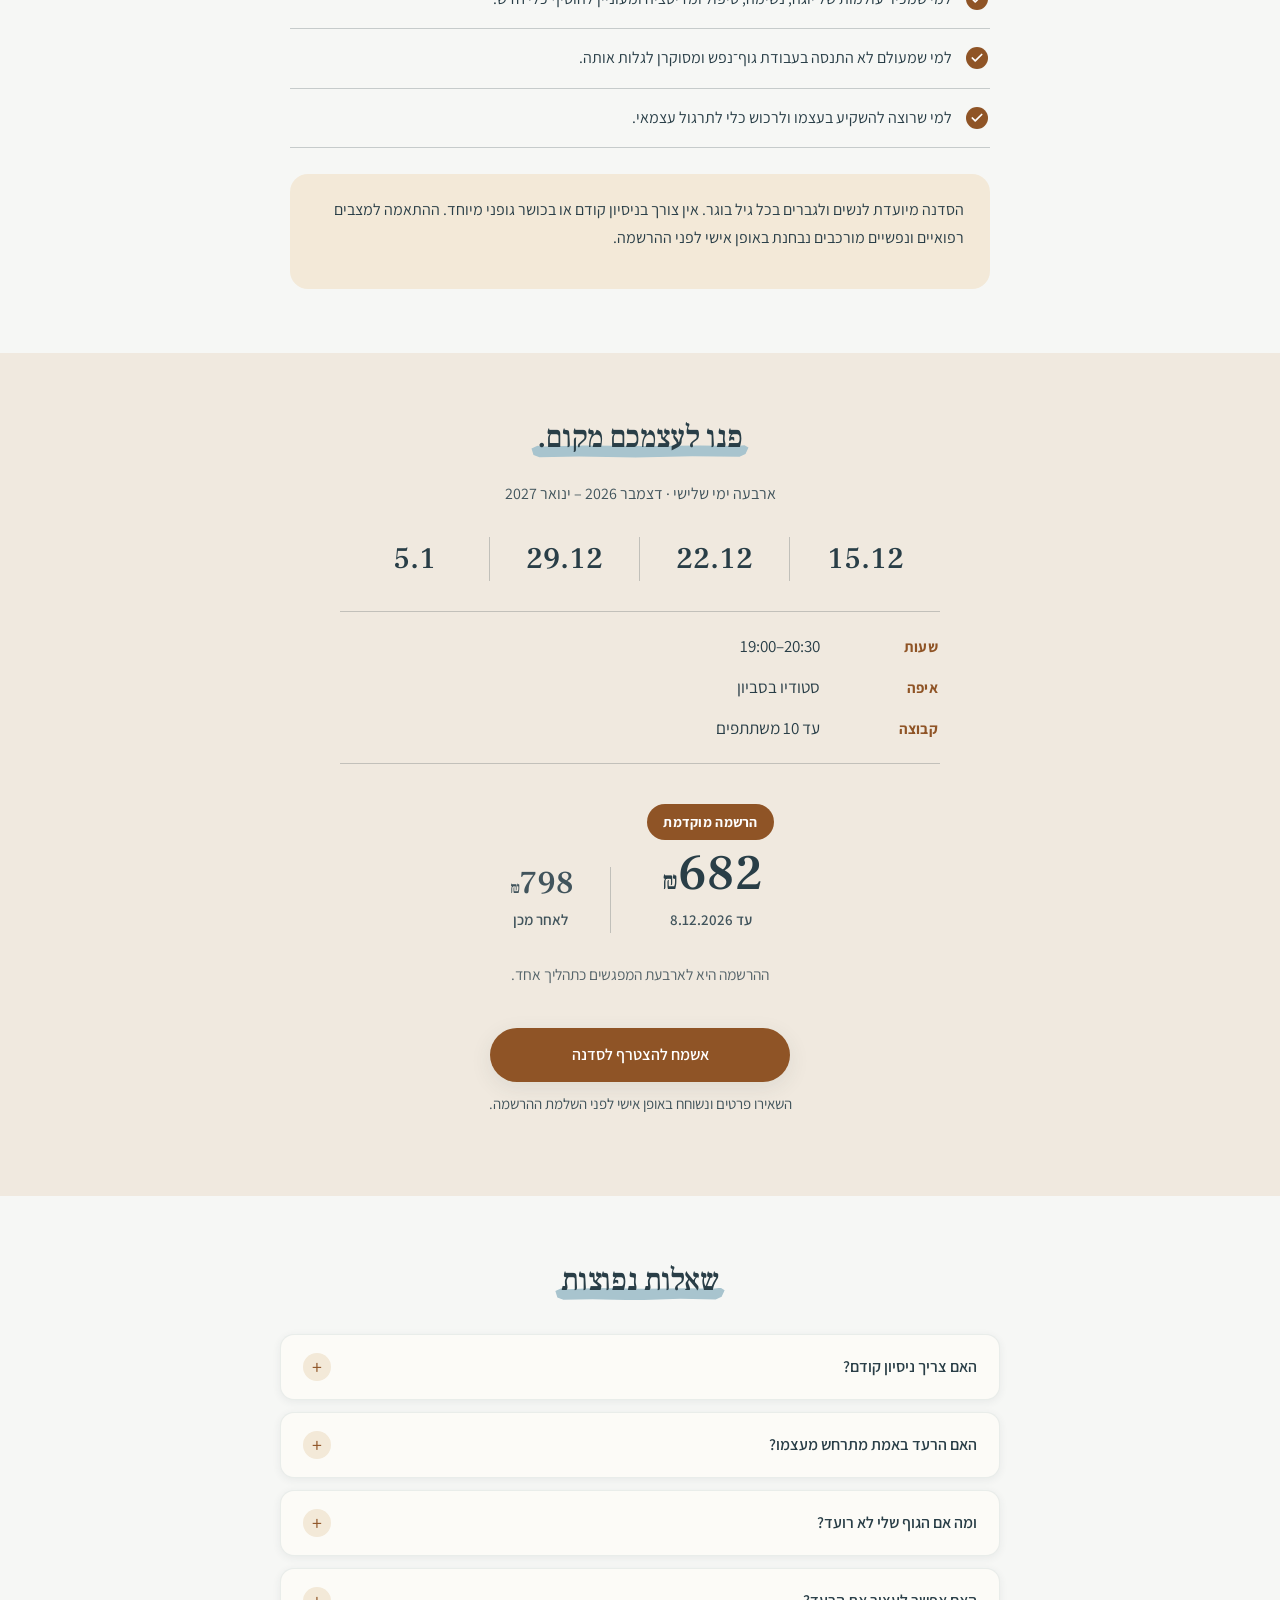
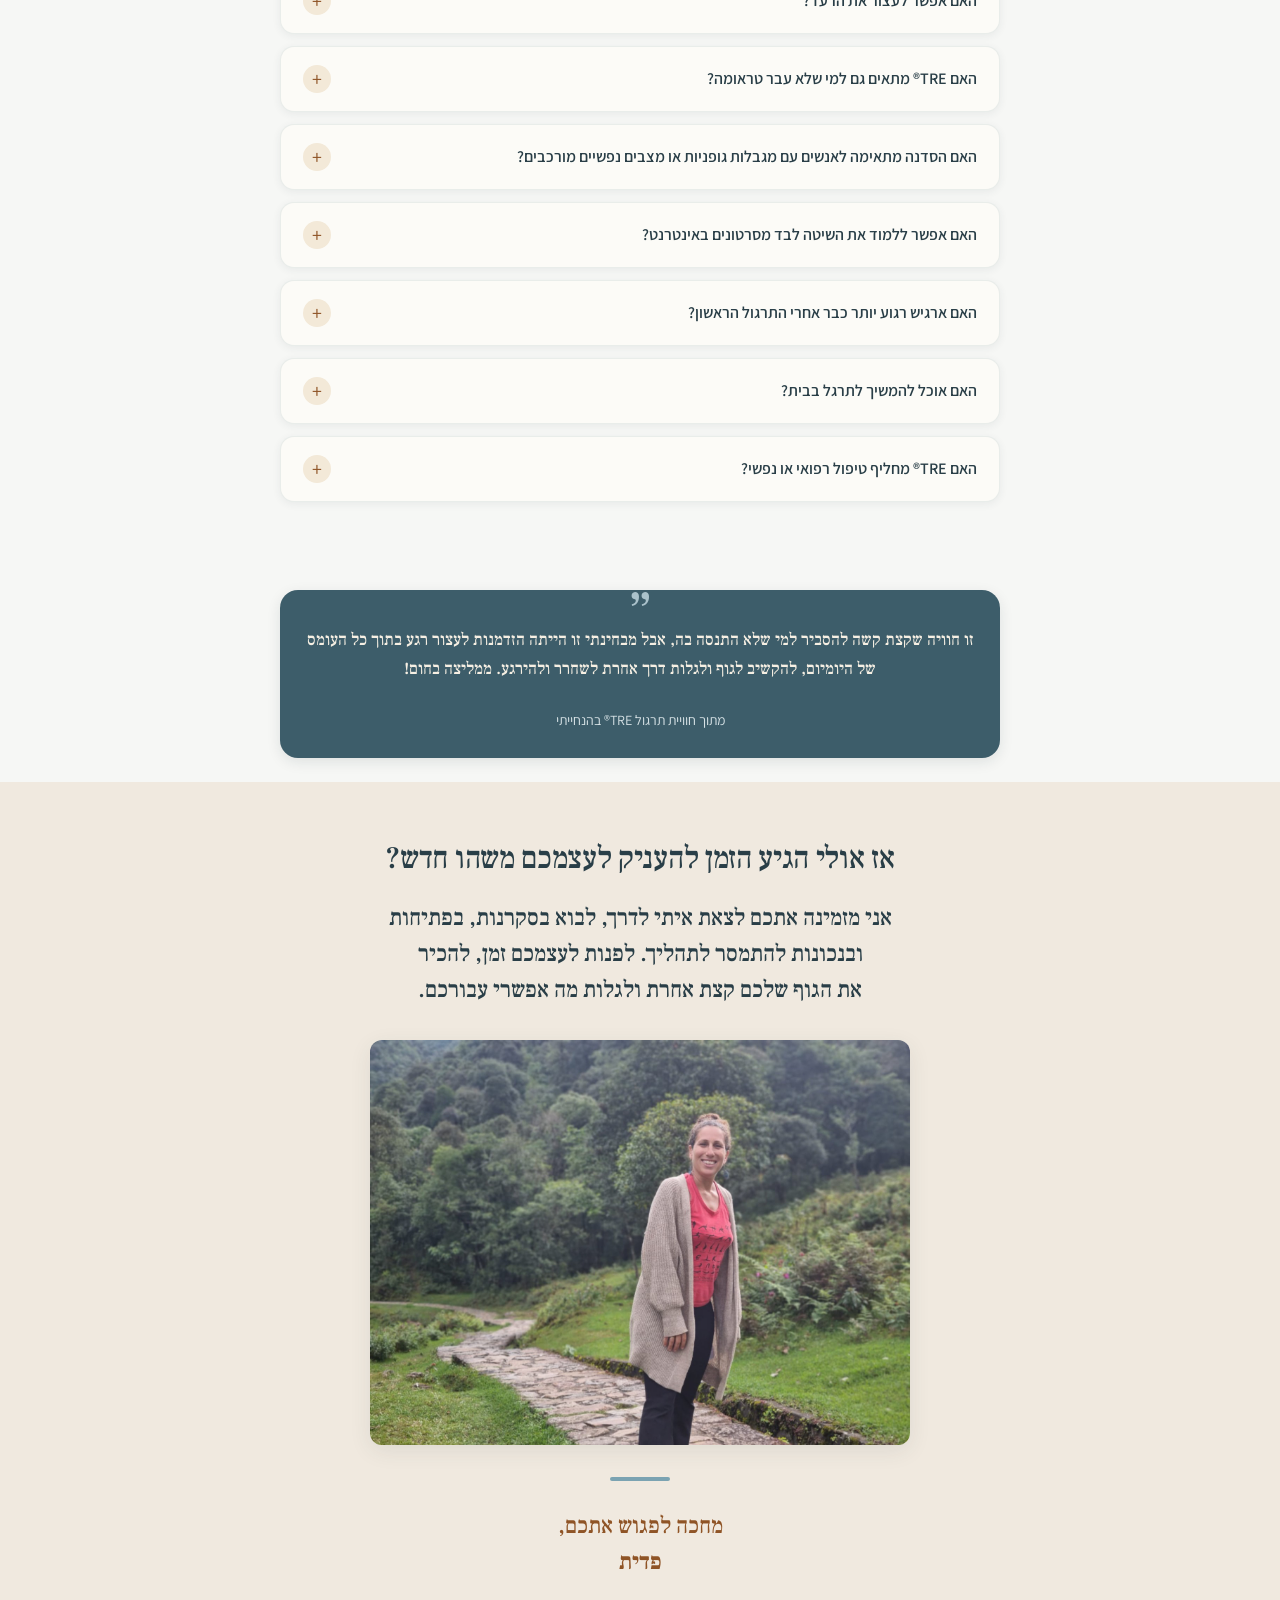
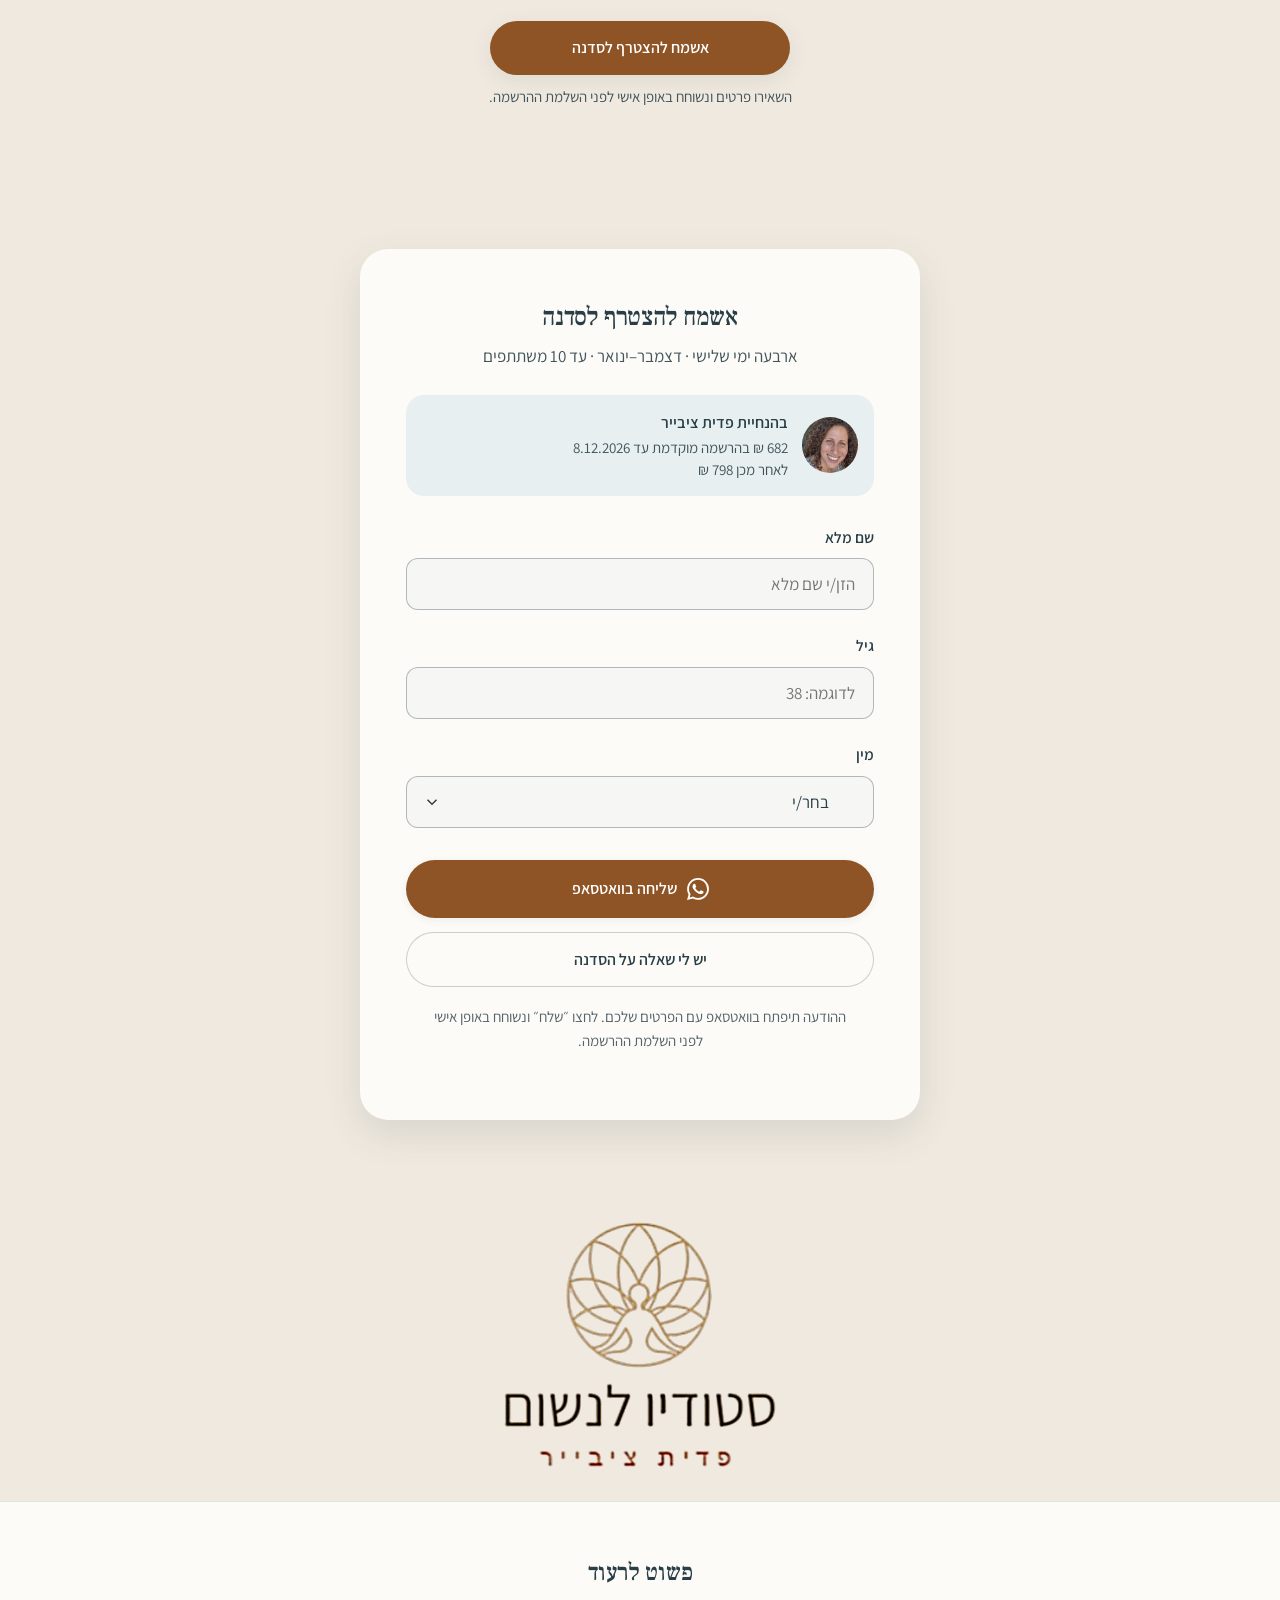
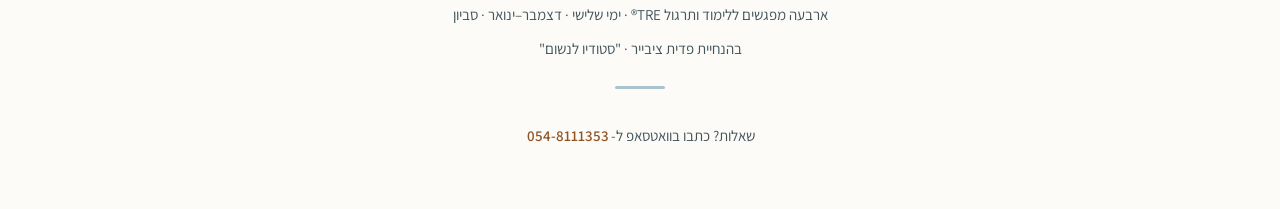
==== commit b5c2aea9: "Refine landing page opening lines" ====
--- a/index.html
+++ b/index.html
@@ -891,7 +891,7 @@
       <div class="hero-glow" aria-hidden="true"></div>
       <span class="eyebrow">סדנה ללימוד שיטת TRE® · ארבעה מפגשים</span>
       <h1>פשוט לרעוד</h1>
-      <div class="hero-sub"><strong>להרגיע את הגוף גם כשהחיים לא נרגעים.</strong></div><div class="hero-sub"><strong>הראש יודע שהכול בסדר, הגוף לא תמיד קיבל את ההודעה.</strong><br>דרך גופנית פשוטה והדרגתית להפחתת מתח ודריכות. בסדנה תלמדו להכיר את מנגנון הרעד הטבעי של הגוף ותרכשו כלי שתוכלו להמשיך לתרגל בעצמכם בבית.</div>
+      <div class="hero-sub"><strong>להרגיע את הגוף, גם כשהחיים לא נרגעים.</strong></div><div class="hero-sub"><strong>הראש יודע שאפשר להרפות, אבל הגוף לא תמיד קיבל את ההודעה.</strong><br>דרך גופנית פשוטה והדרגתית להפחתת מתח ודריכות. בסדנה תלמדו להכיר את מנגנון הרעד הטבעי של הגוף ותרכשו כלי שתוכלו להמשיך לתרגל בעצמכם בבית.</div>
       <p class="hero-credential">בהנחיית פדית ציבייר – עוסקת בפסיכותרפיה מבוססת נשימה ופוקוסינג ומנחת TRE® מוסמכת.</p>
       <div class="meta-row">
         <span class="meta-pill"><span class="dot"></span>4 ימי שלישי · דצמבר–ינואר</span>
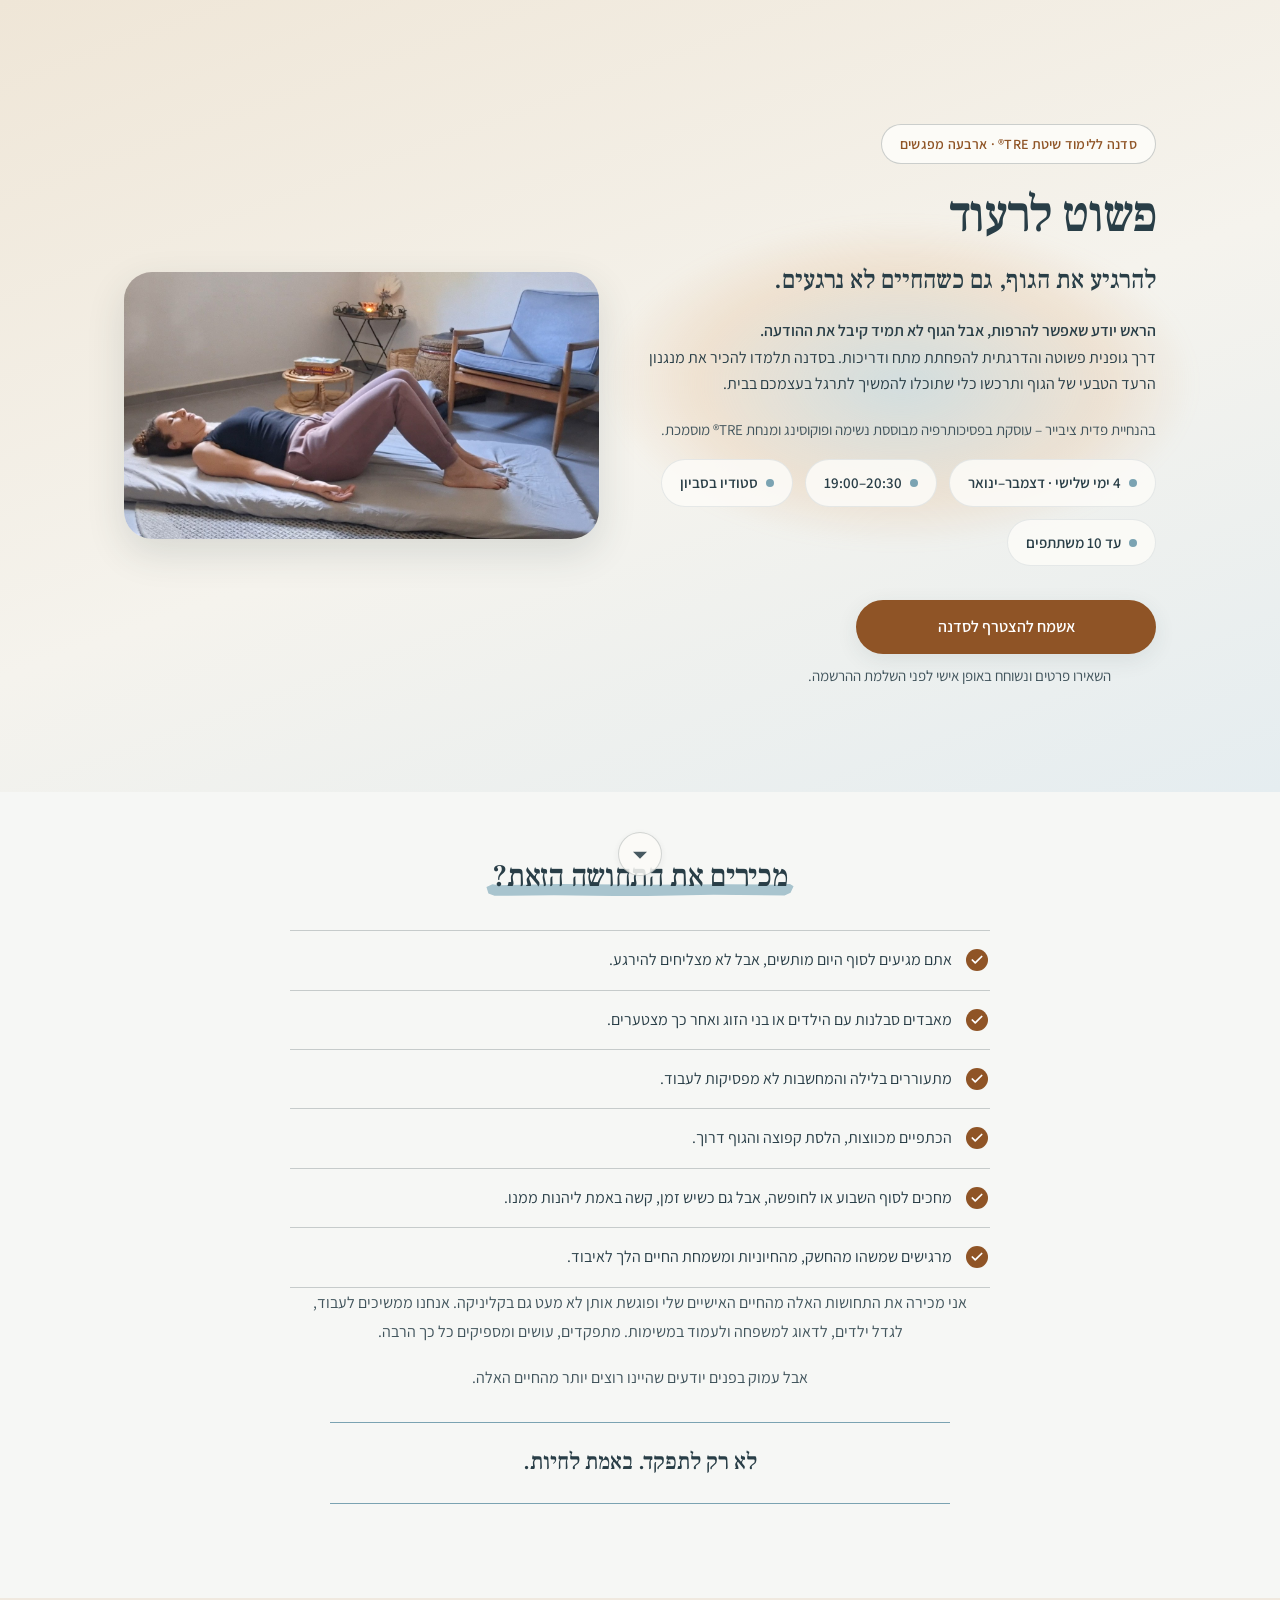
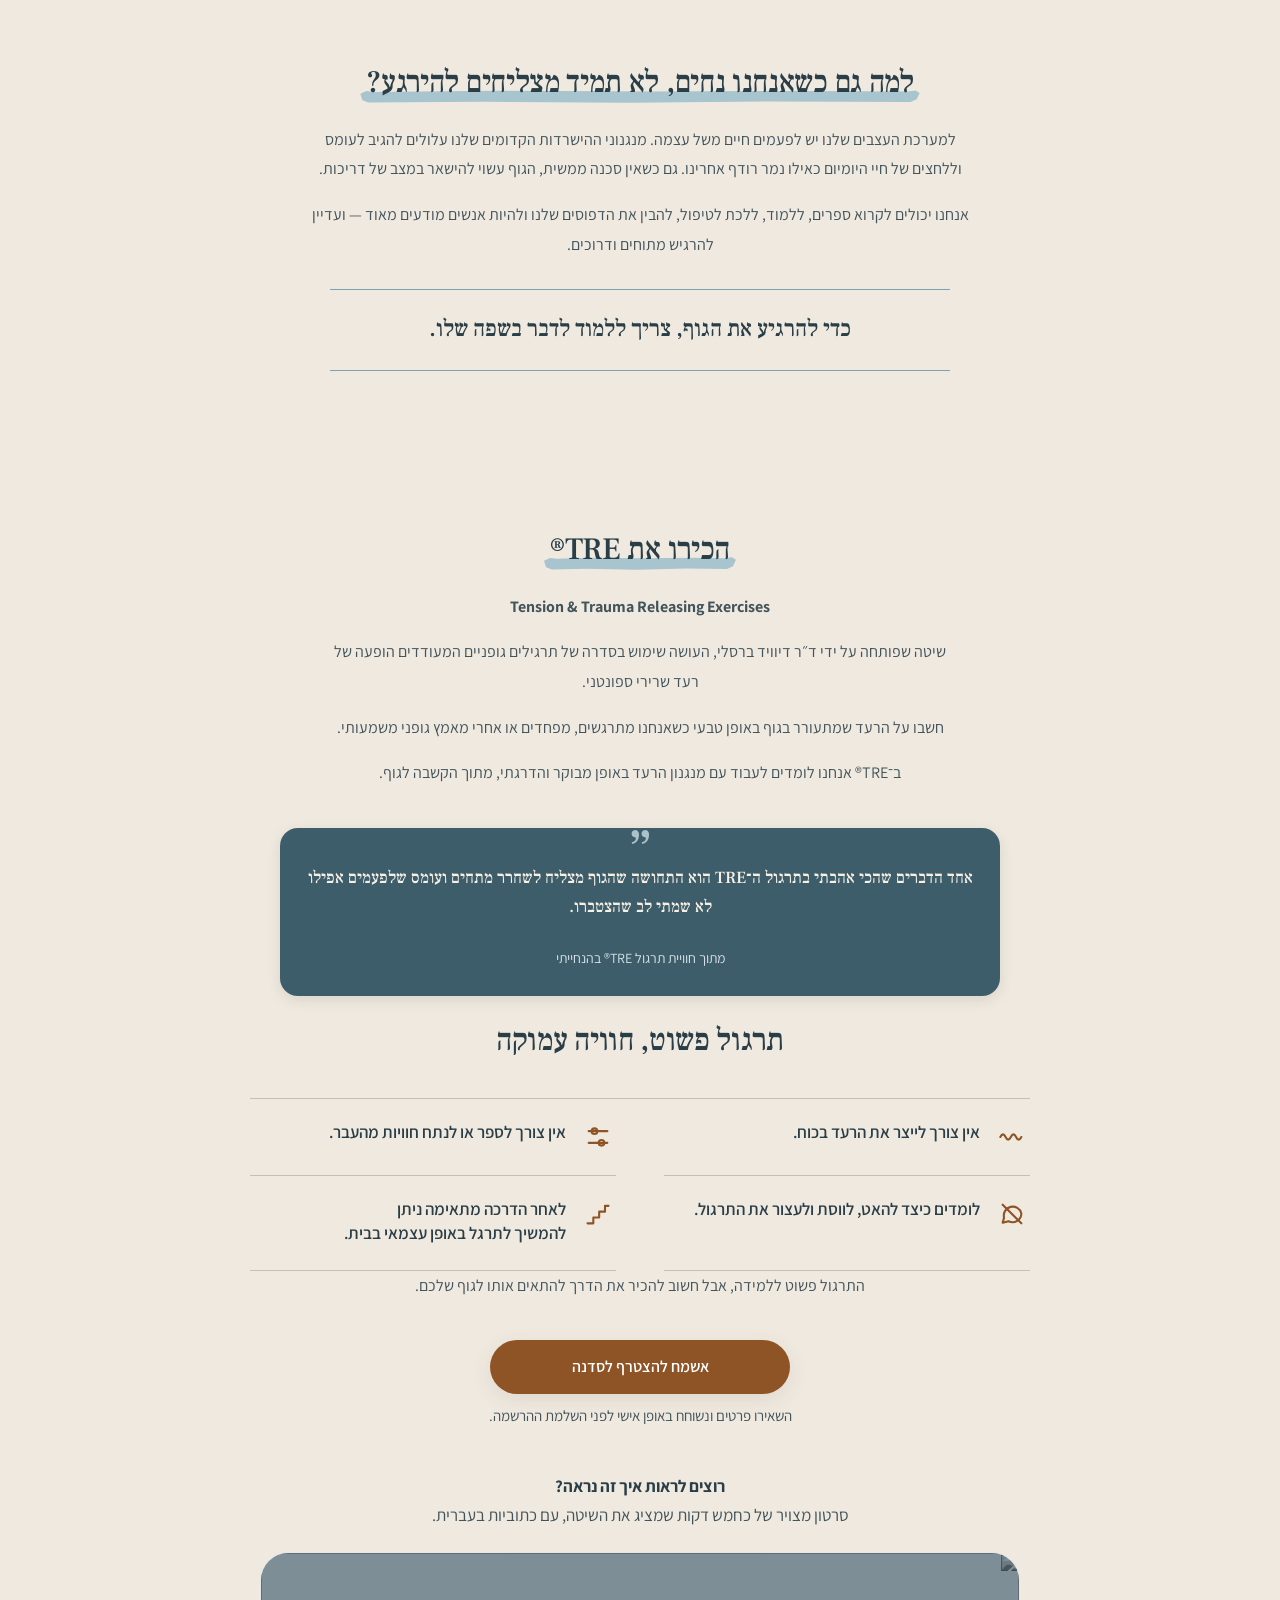
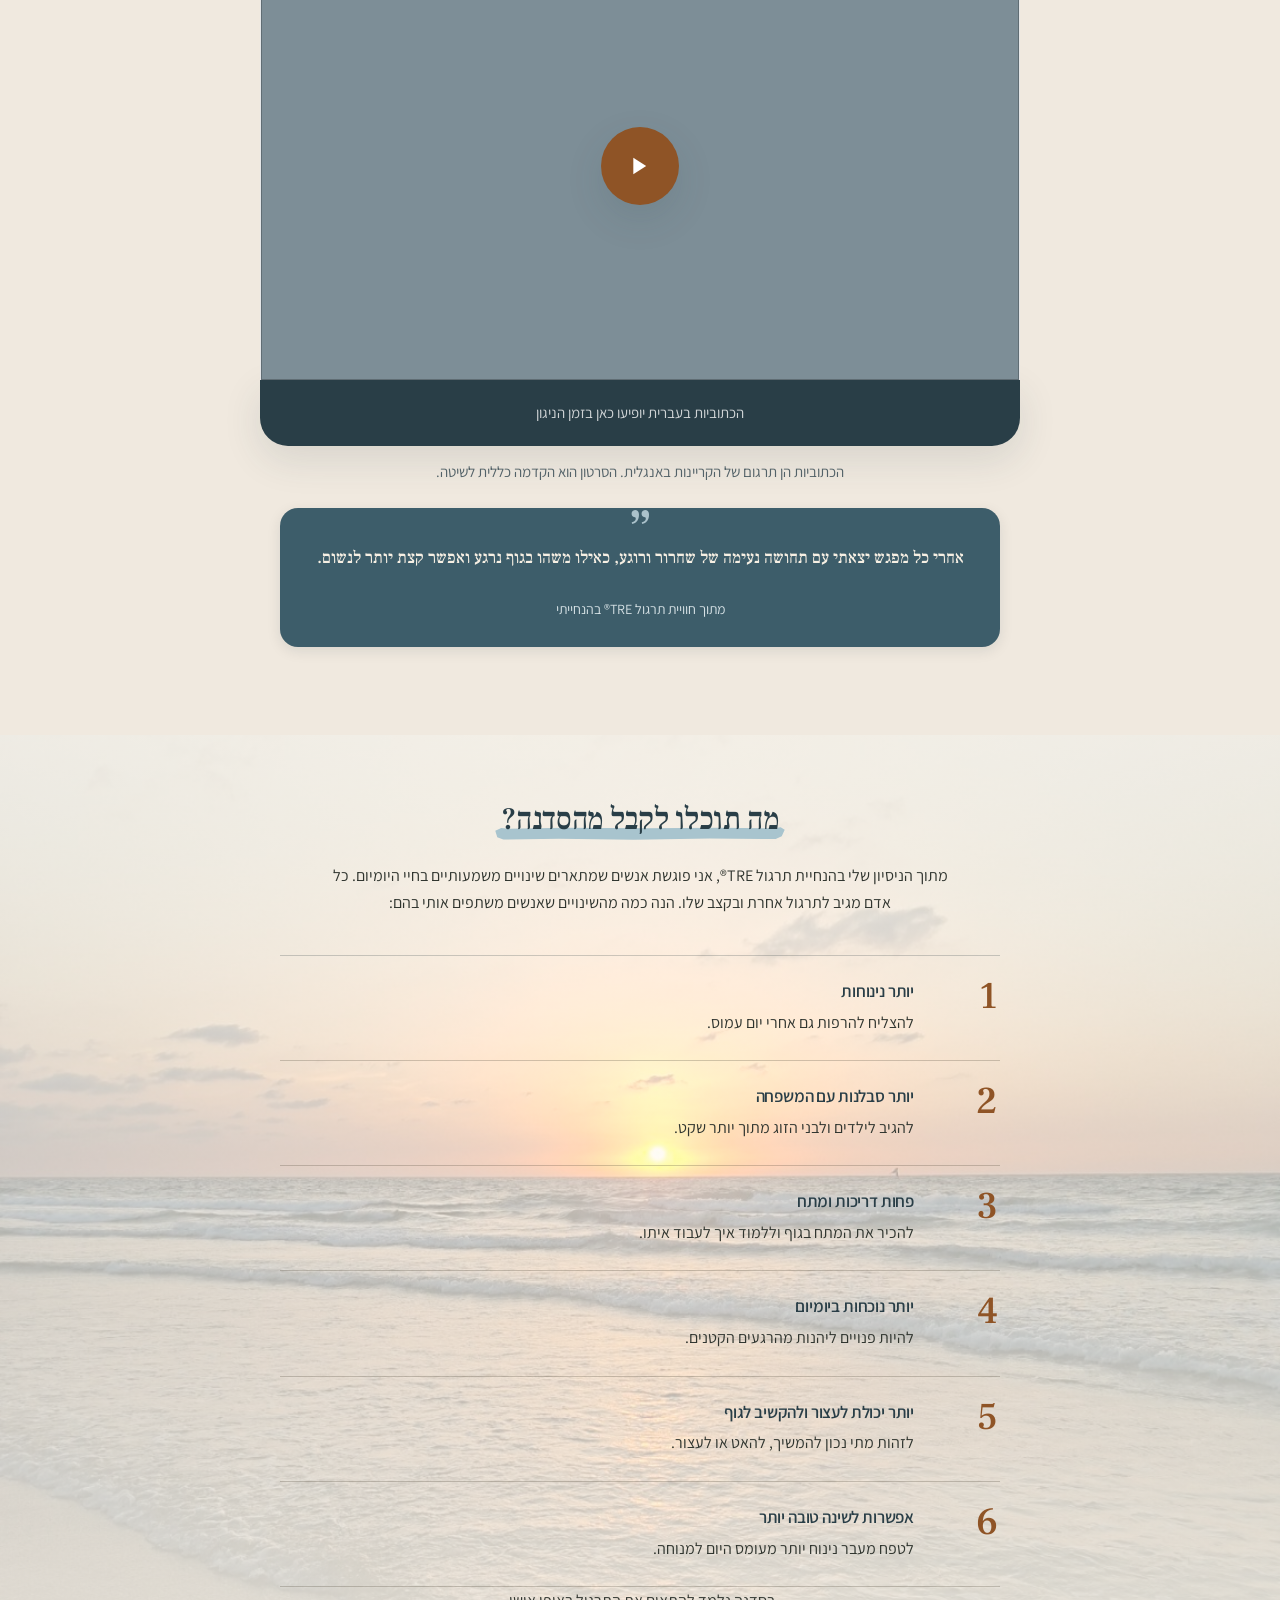
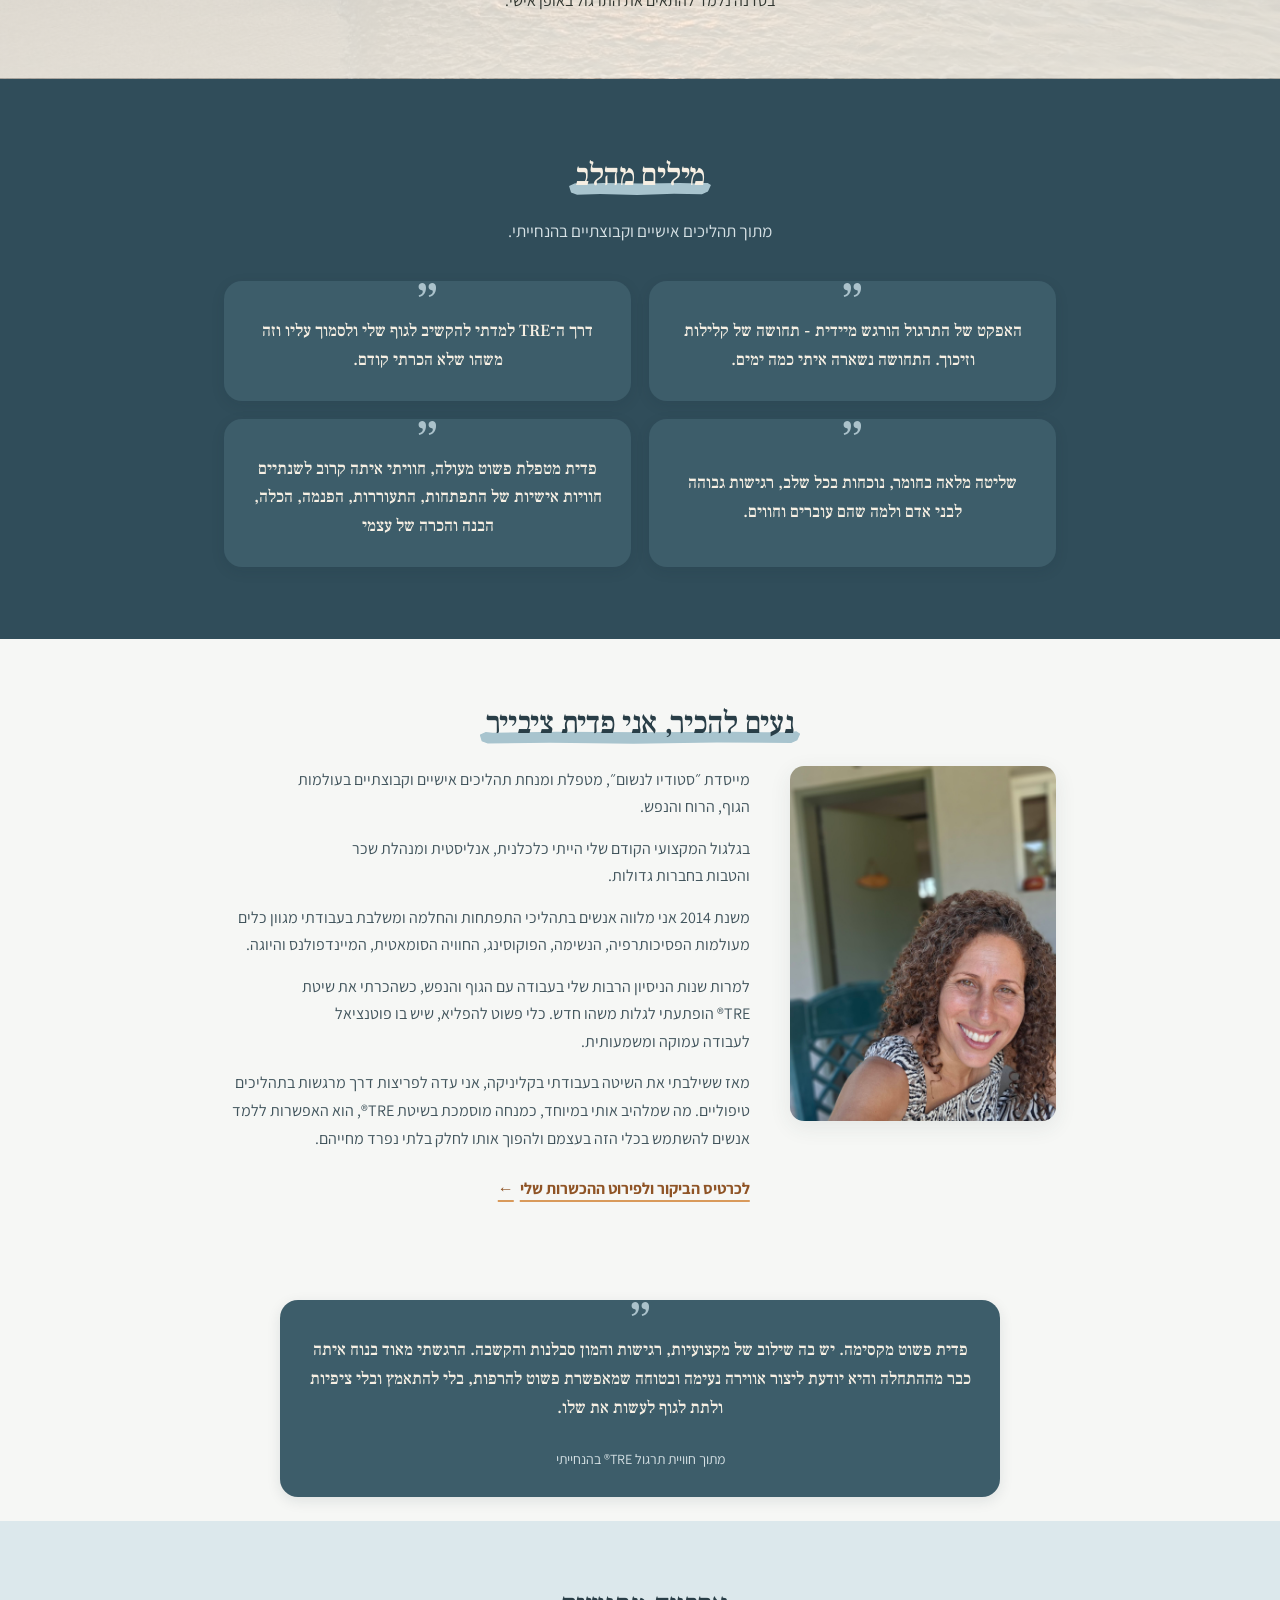
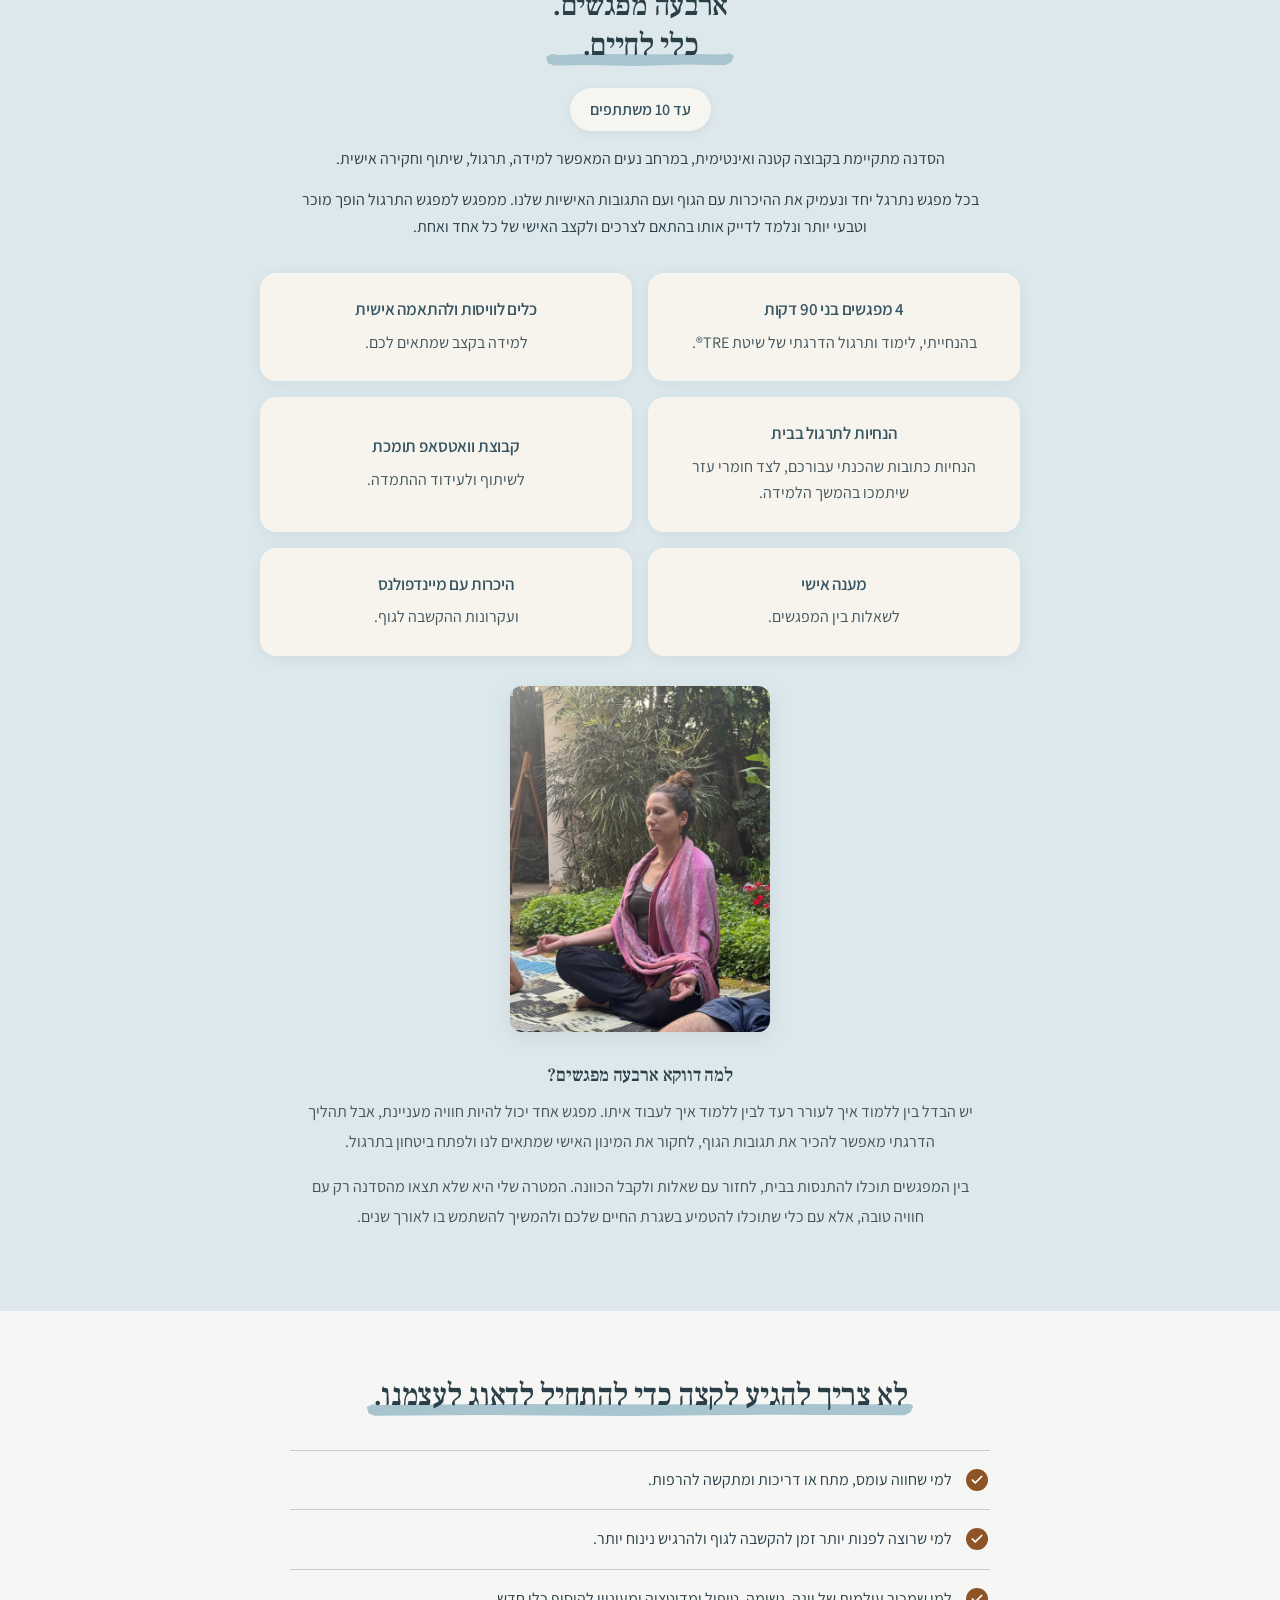
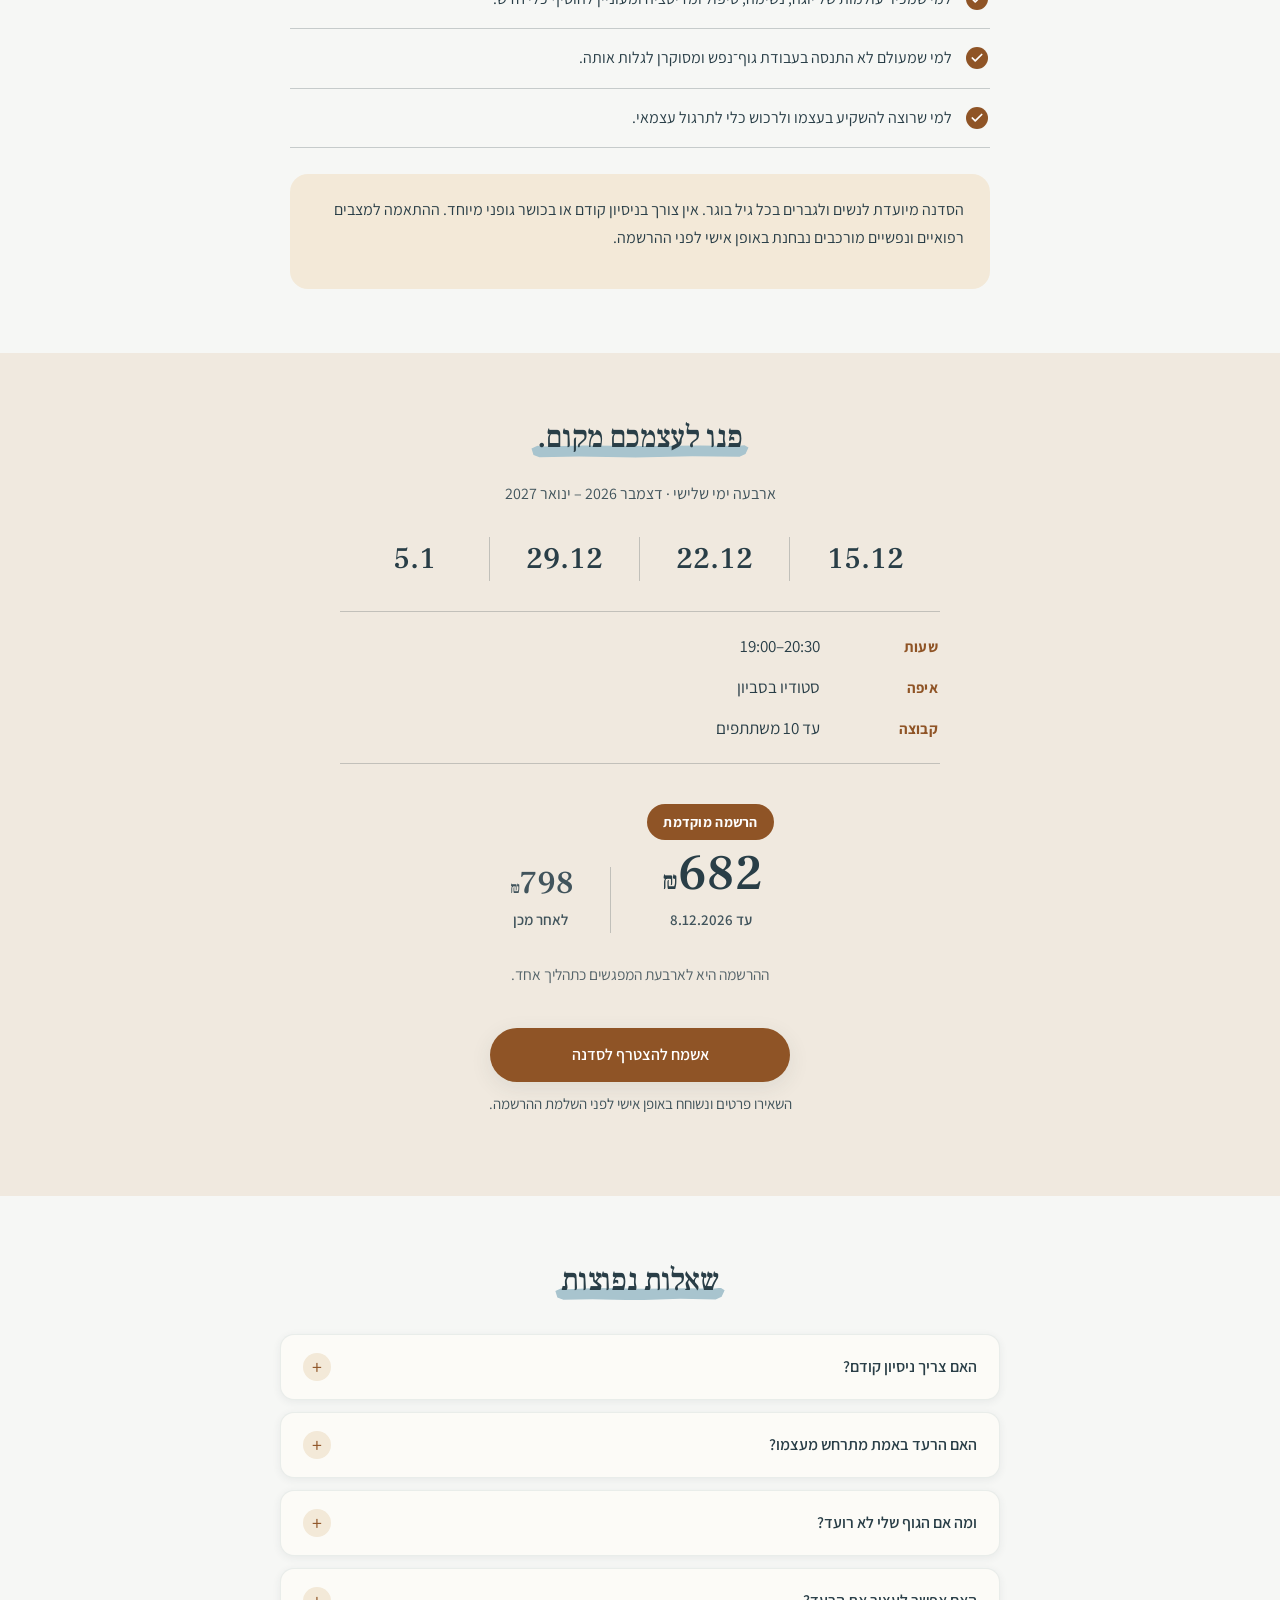
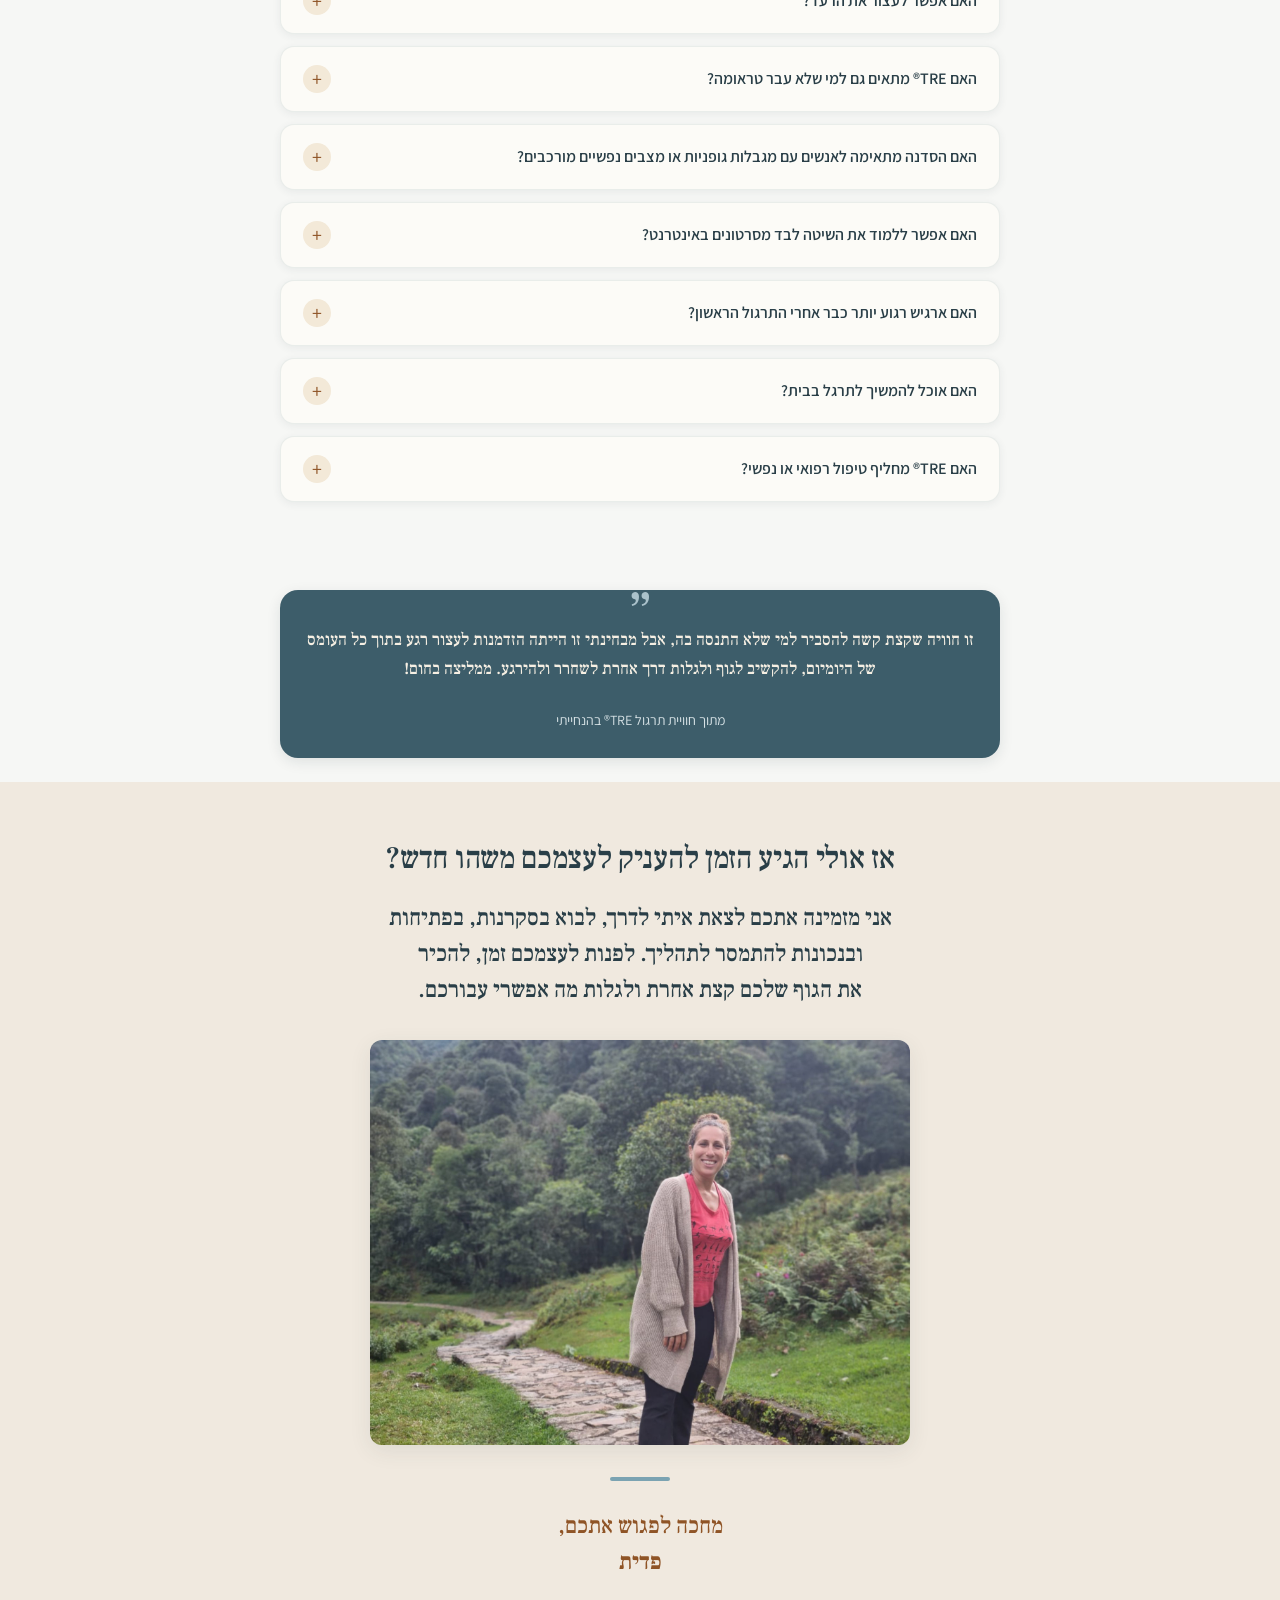
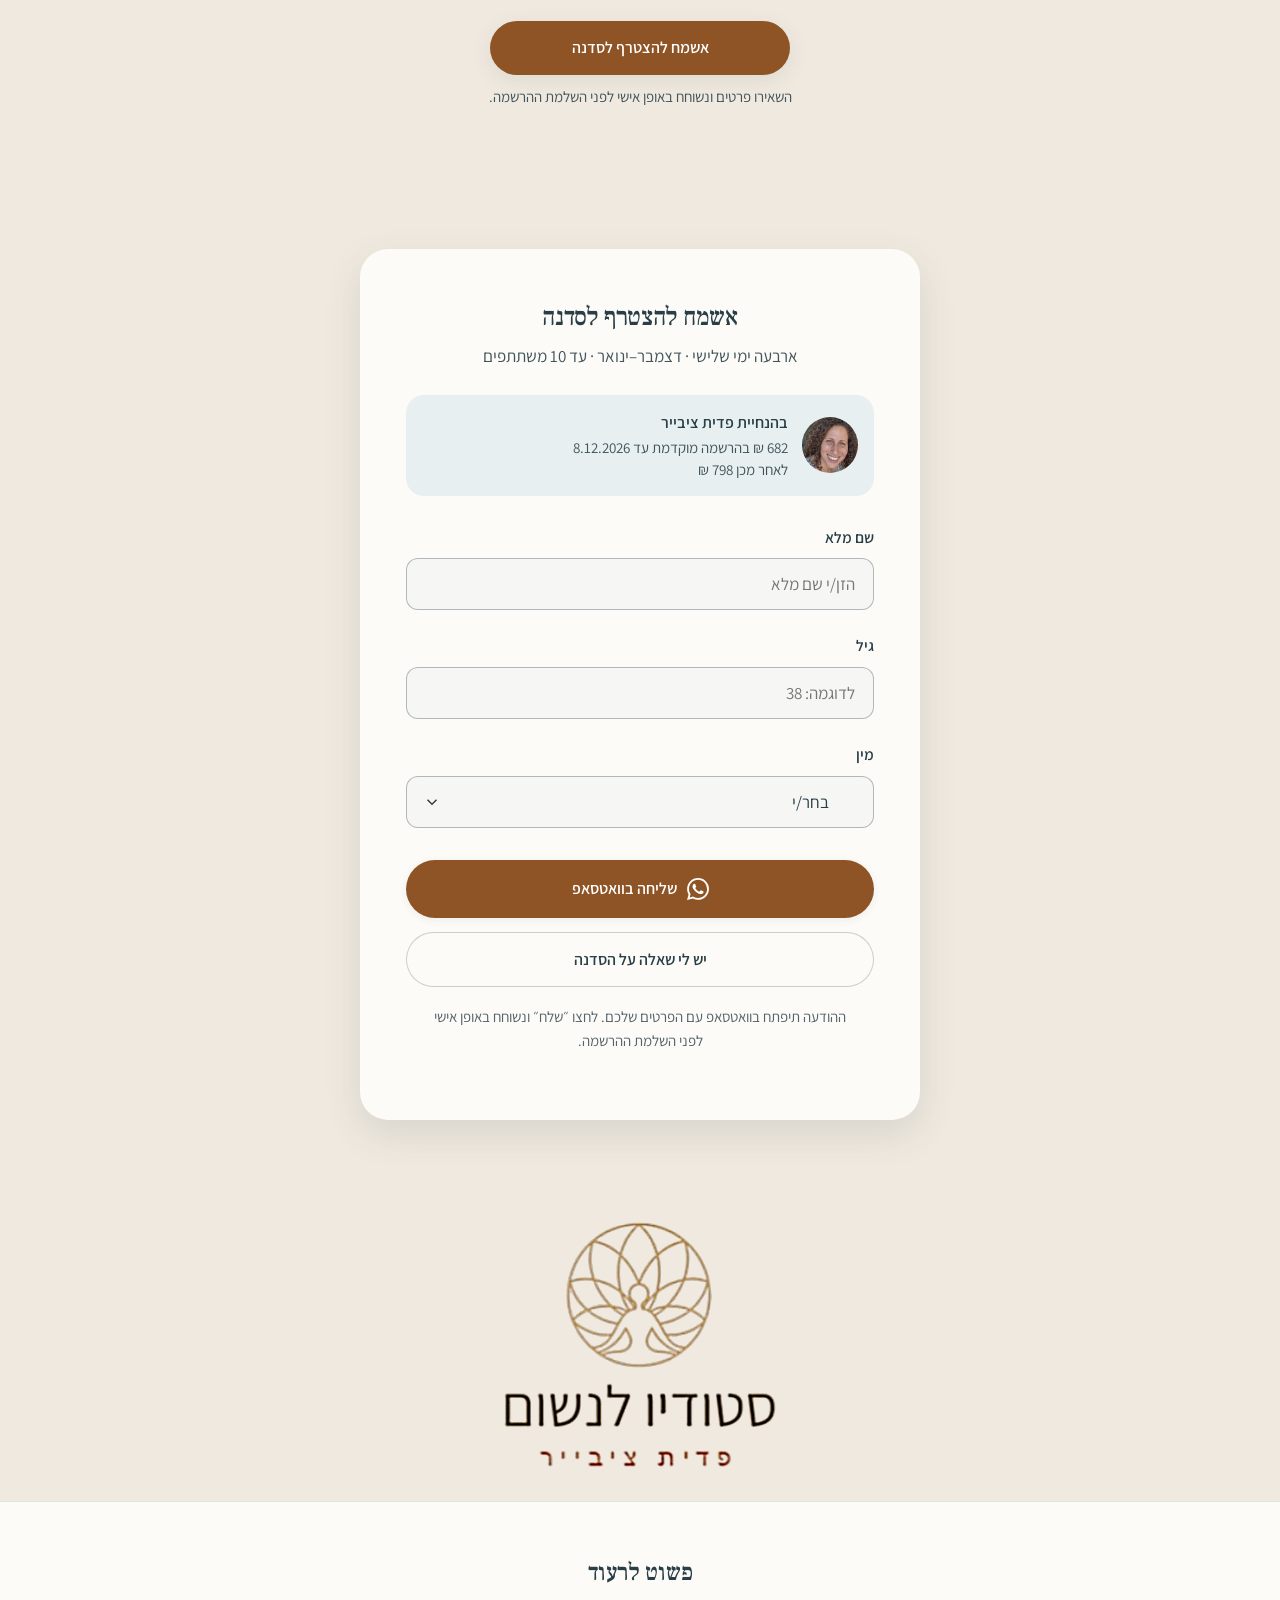
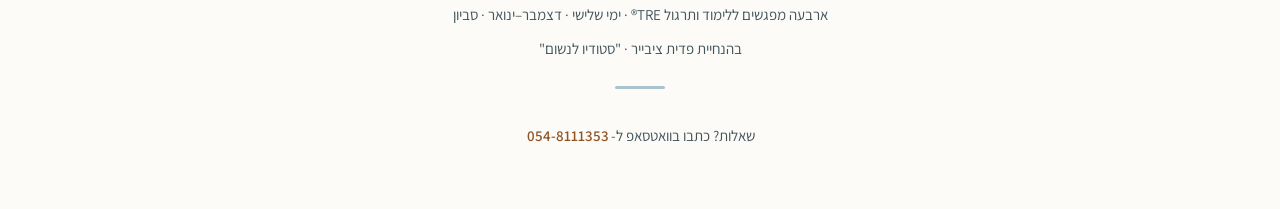
==== commit e939a7ba: "Refine body-language copy" ====
--- a/index.html
+++ b/index.html
@@ -8,9 +8,9 @@
   <meta property="og:title" content="פשוט לרעוד · סדנת TRE®" />
   <meta property="og:description" content="דרך גופנית פשוטה ועמוקה לשחרר מתח ולהרפות. 4 מפגשים בדצמבר–ינואר בסביון, בהנחיית פדית ציבייר." />
   <meta property="og:type" content="website" />
-  <meta property="og:image" content="https://studiolinshom.github.io/pashut-lirod/og-poster.jpg" />
-  <meta property="og:image:width" content="1000" />
-  <meta property="og:image:height" content="1000" />
+  <meta property="og:image" content="https://studiolinshom.github.io/pashut-lirod/clinic-practice.jpg" />
+  <meta property="og:image:width" content="1536" />
+  <meta property="og:image:height" content="864" />
   <meta property="og:url" content="https://studiolinshom.github.io/pashut-lirod/" />
   <meta property="og:locale" content="he_IL" />
   <meta name="twitter:card" content="summary" />
@@ -911,7 +911,7 @@
   <section class="opening"><div class="container"><h2 class="section-title reveal center"><span class="title-mark--mist">מכירים את התחושה הזאת?</span></h2><ul class="audience-list reveal"><li>אתם מגיעים לסוף היום מותשים, אבל לא מצליחים להירגע.</li><li>מאבדים סבלנות עם הילדים או בני הזוג ואחר כך מצטערים.</li><li>מתעוררים בלילה והמחשבות לא מפסיקות לעבוד.</li><li>הכתפיים מכווצות, הלסת קפוצה והגוף דרוך.</li><li>מחכים לסוף השבוע או לחופשה, אבל גם כשיש זמן, קשה באמת ליהנות ממנו.</li><li>מרגישים שמשהו מהחשק, מהחיוניות ומשמחת החיים הלך לאיבוד.</li></ul><div class="opening-lead reveal"><p>אני מכירה את התחושות האלה מהחיים האישיים שלי ופוגשת אותן לא מעט גם בקליניקה. אנחנו ממשיכים לעבוד, לגדל ילדים, לדאוג למשפחה ולעמוד במשימות. מתפקדים, עושים ומספיקים כל כך הרבה.</p>
 <p>אבל עמוק בפנים יודעים שהיינו רוצים יותר מהחיים האלה.</p></div><p class="opening-quote reveal">לא רק לתפקד. באמת לחיות.</p></div></section><section class="opening section-alt"><div class="container"><h2 class="section-title reveal center"><span class="title-mark--amber">למה גם כשאנחנו נחים, לא תמיד מצליחים להירגע?</span></h2><div class="opening-lead reveal"><p>למערכת העצבים שלנו יש לפעמים חיים משל עצמה. מנגנוני ההישרדות הקדומים שלנו עלולים להגיב לעומס וללחצים של חיי היומיום כאילו נמר רודף אחרינו. גם כשאין סכנה ממשית, הגוף עשוי להישאר במצב של דריכות.</p>
 <p>אנחנו יכולים לקרוא ספרים, ללמוד, ללכת לטיפול, להבין את הדפוסים שלנו ולהיות אנשים מודעים מאוד — ועדיין להרגיש מתוחים ודרוכים.</p>
-</div><p class="opening-quote reveal">כדי להרגיע את הגוף, צריך ללמוד לדבר גם בשפה של הגוף.</p></div></section>
+</div><p class="opening-quote reveal">כדי להרגיע את הגוף, צריך ללמוד לדבר בשפה שלו.</p></div></section>
 
   <!-- WHAT IS TRE® -->
   <section class="tre-explain section-alt"><div class="container"><h2 class="section-title reveal center"><span class="title-mark--amber">הכירו את TRE®</span></h2><div class="opening-lead reveal"><p><strong dir="ltr" style="display:block">Tension &amp; Trauma Releasing Exercises</strong></p><p>שיטה שפותחה על ידי ד״ר דיוויד ברסלי, העושה שימוש בסדרה של תרגילים גופניים המעודדים הופעה של רעד שרירי ספונטני.</p>
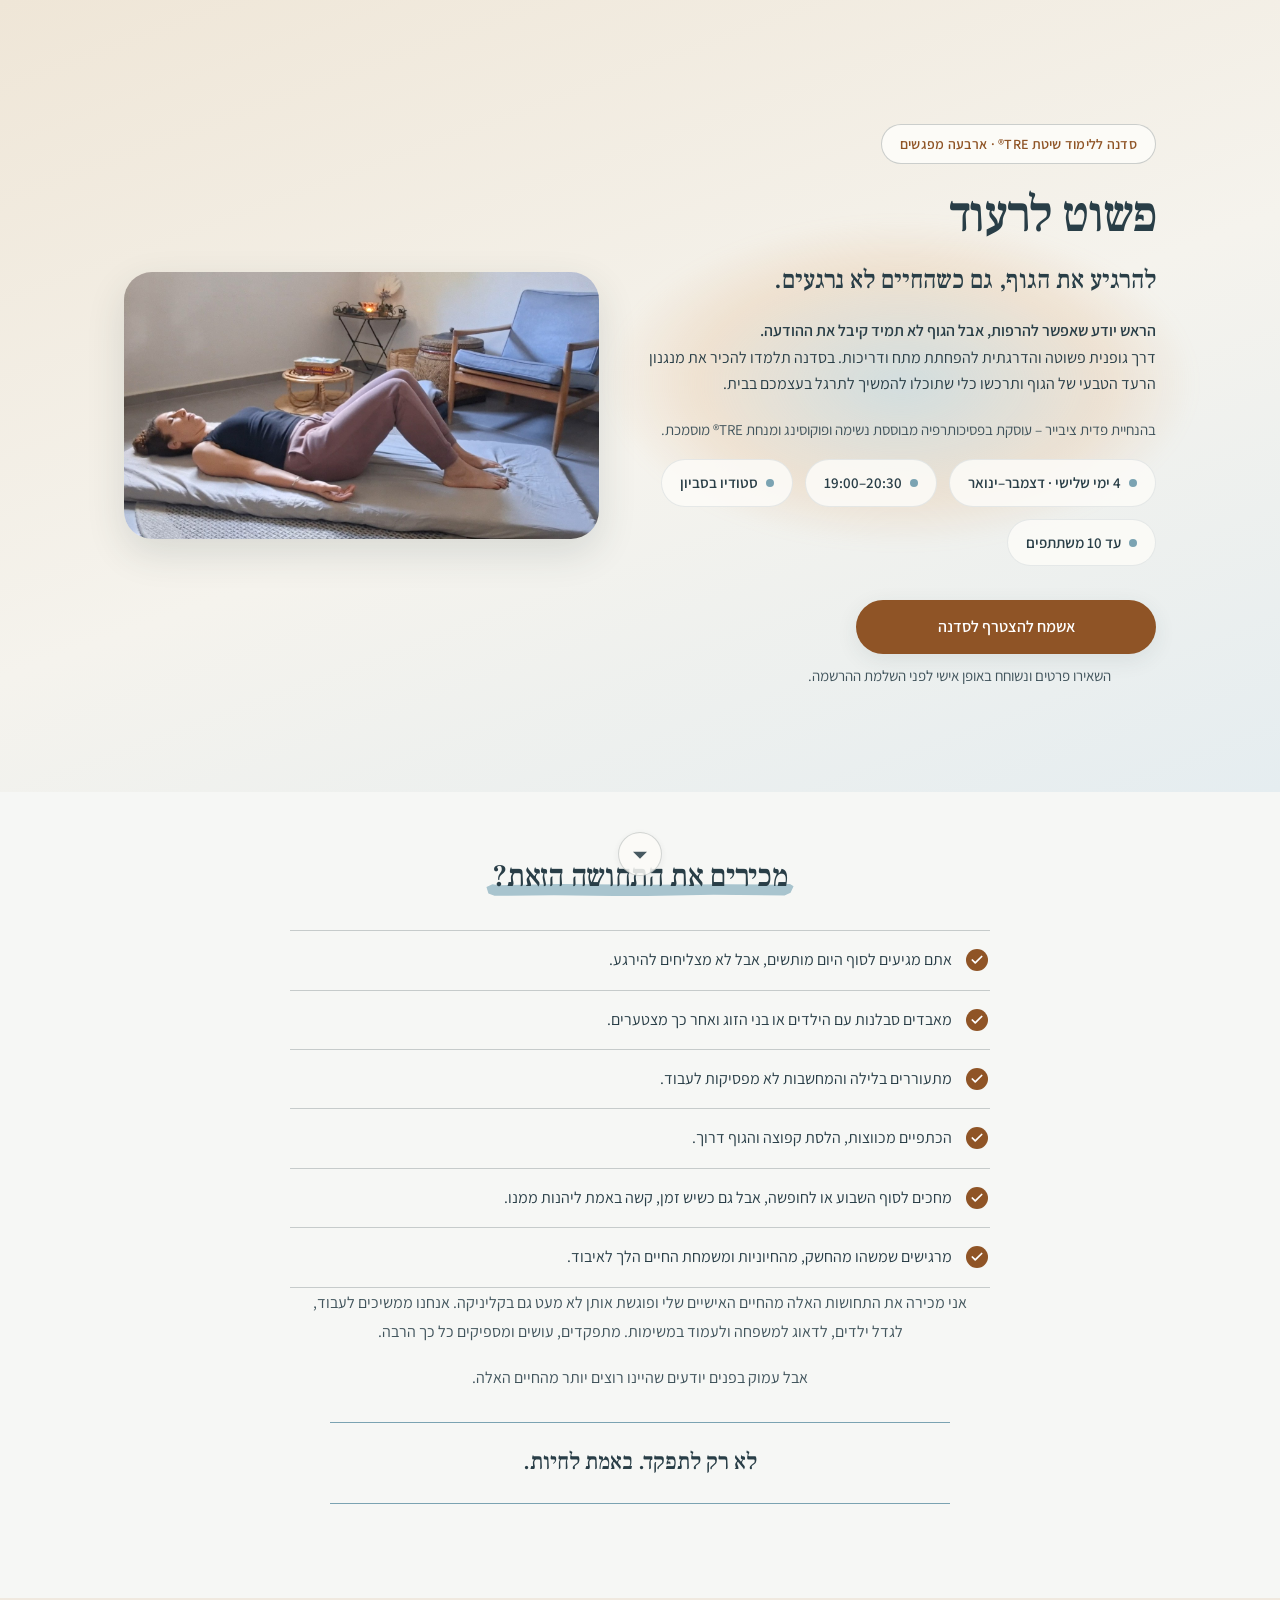
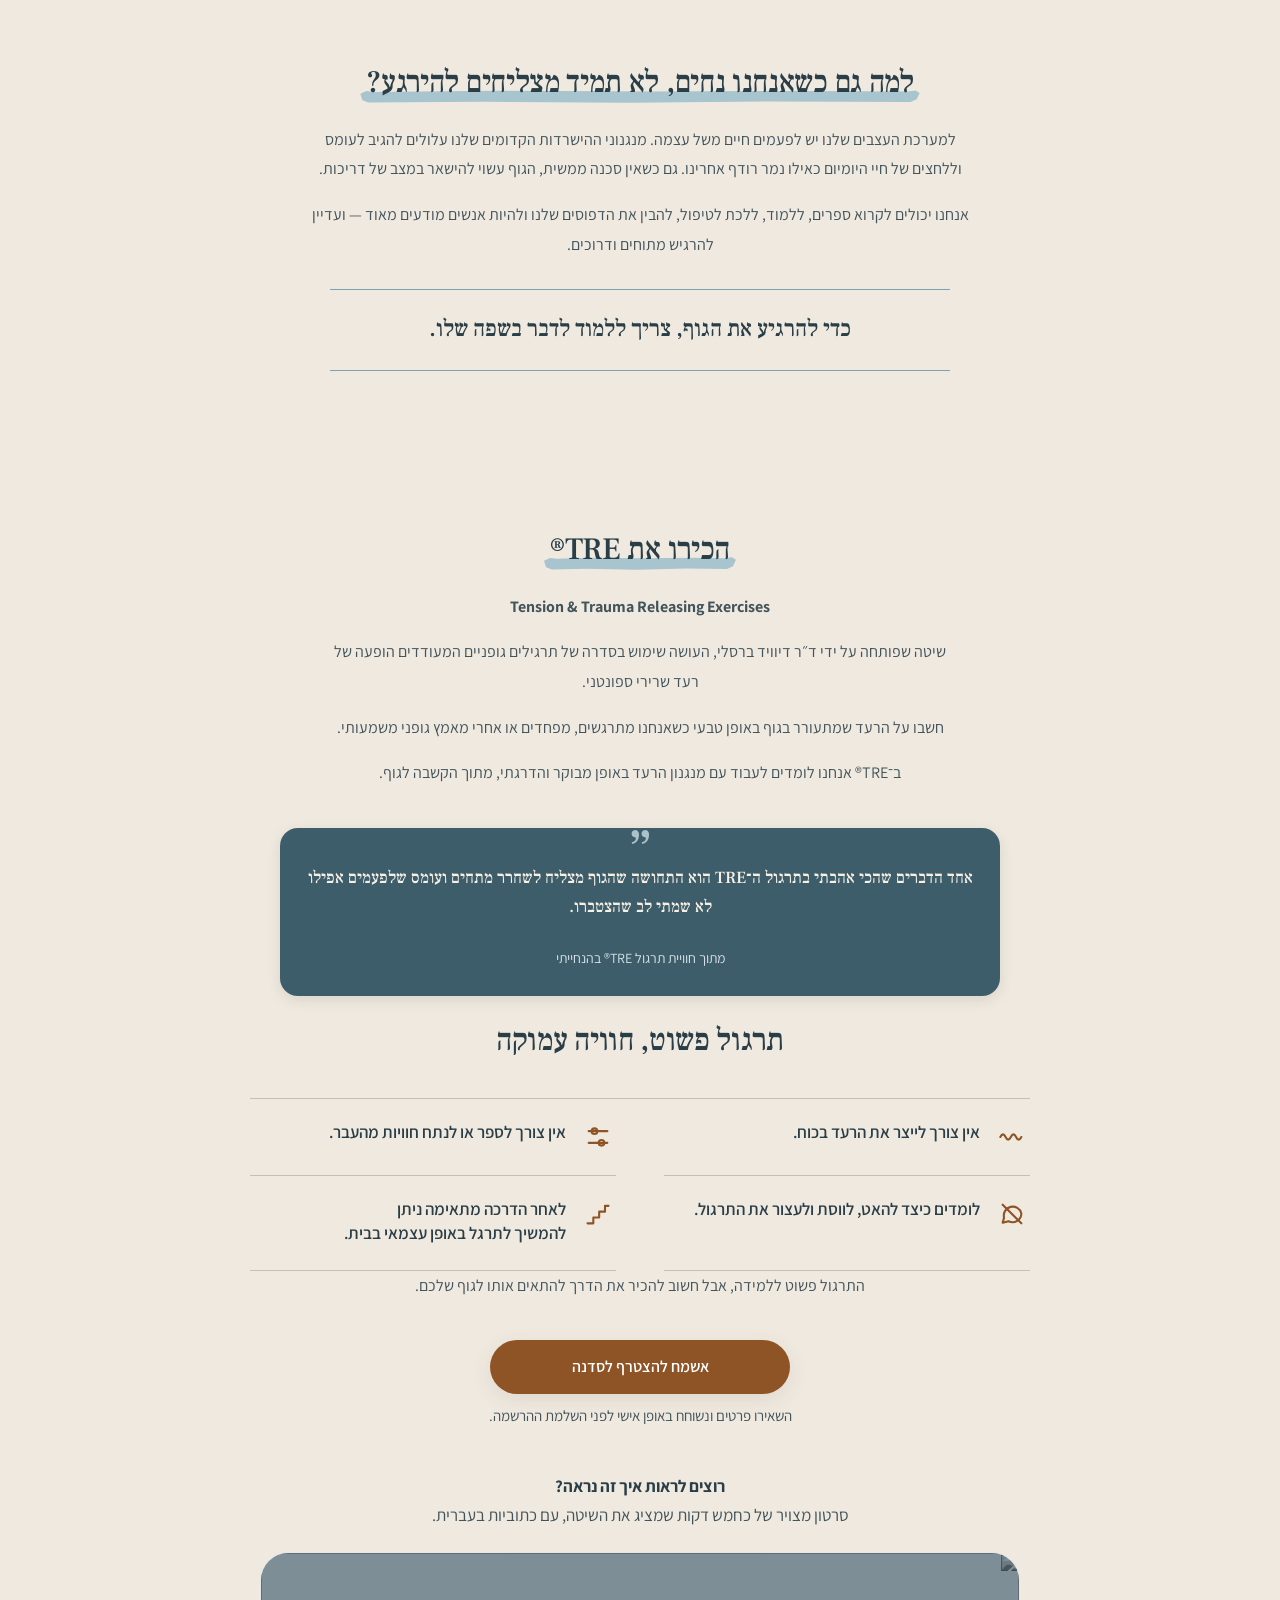
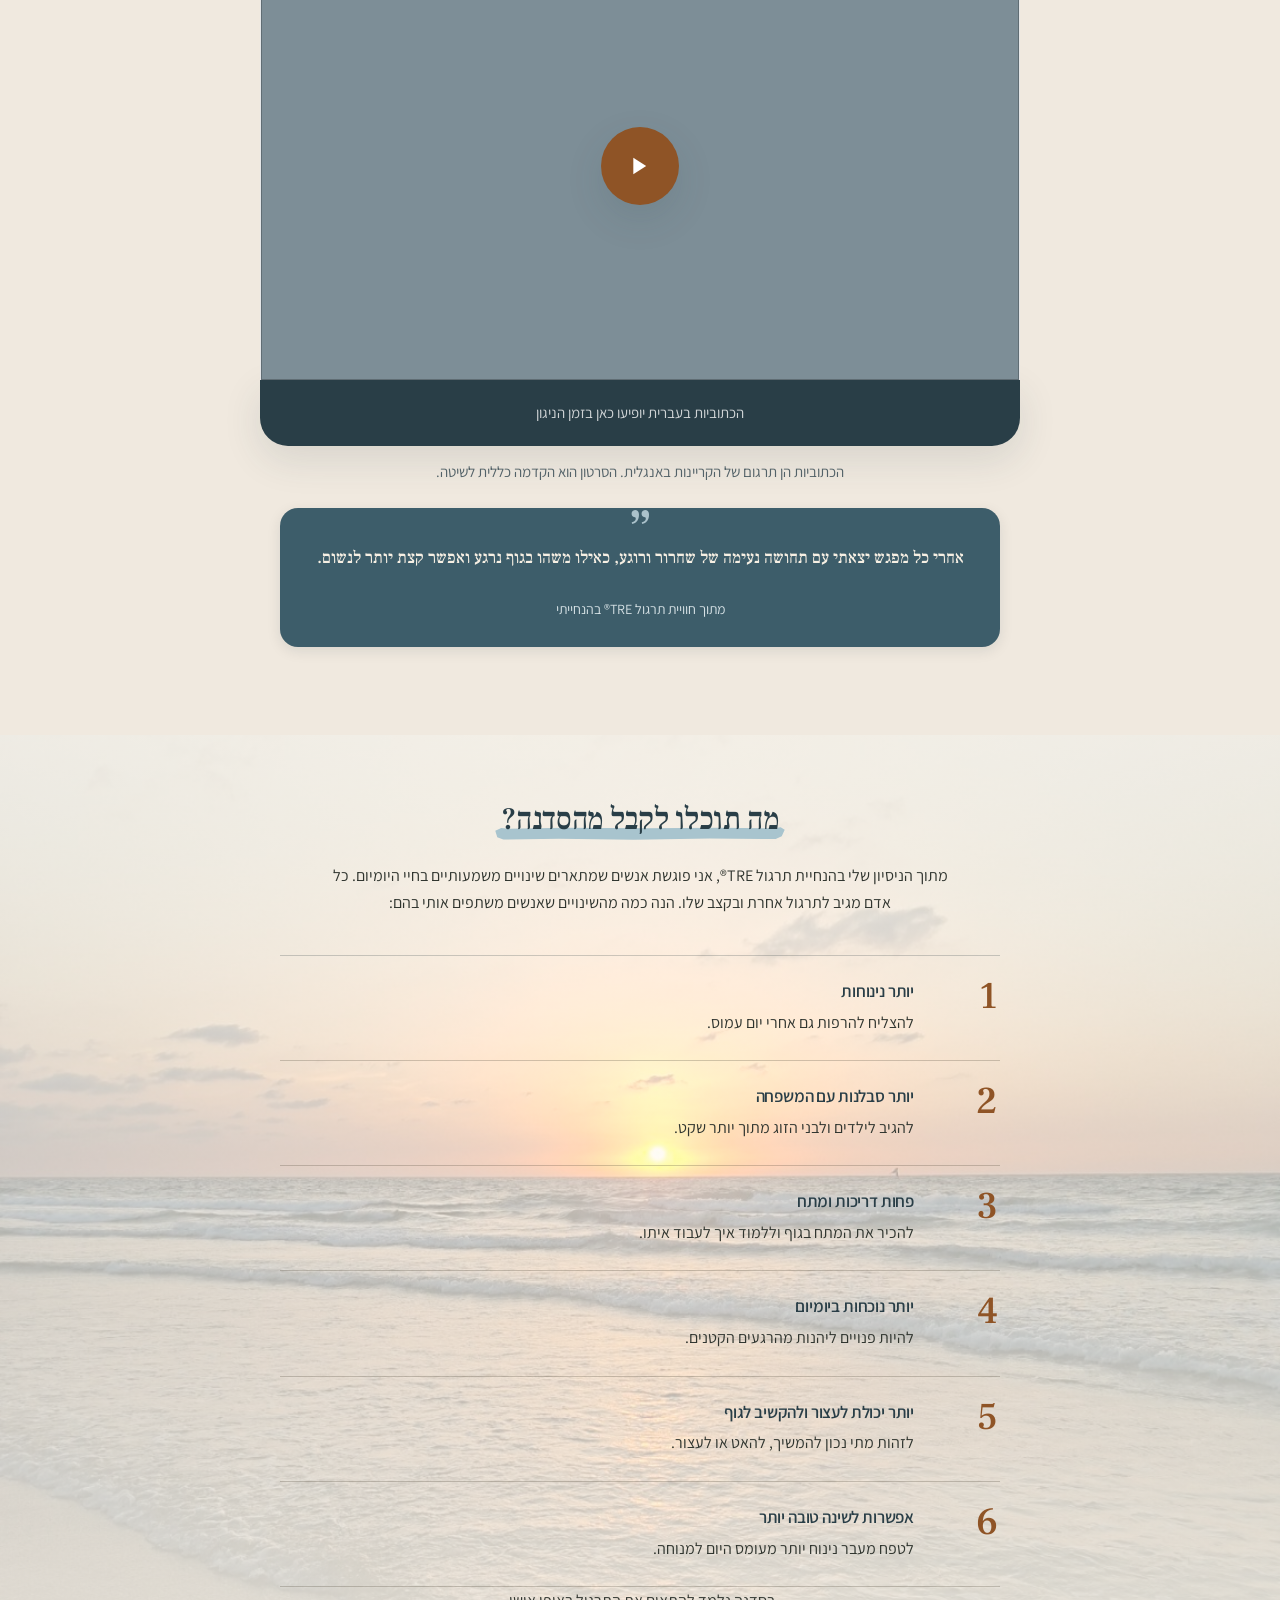
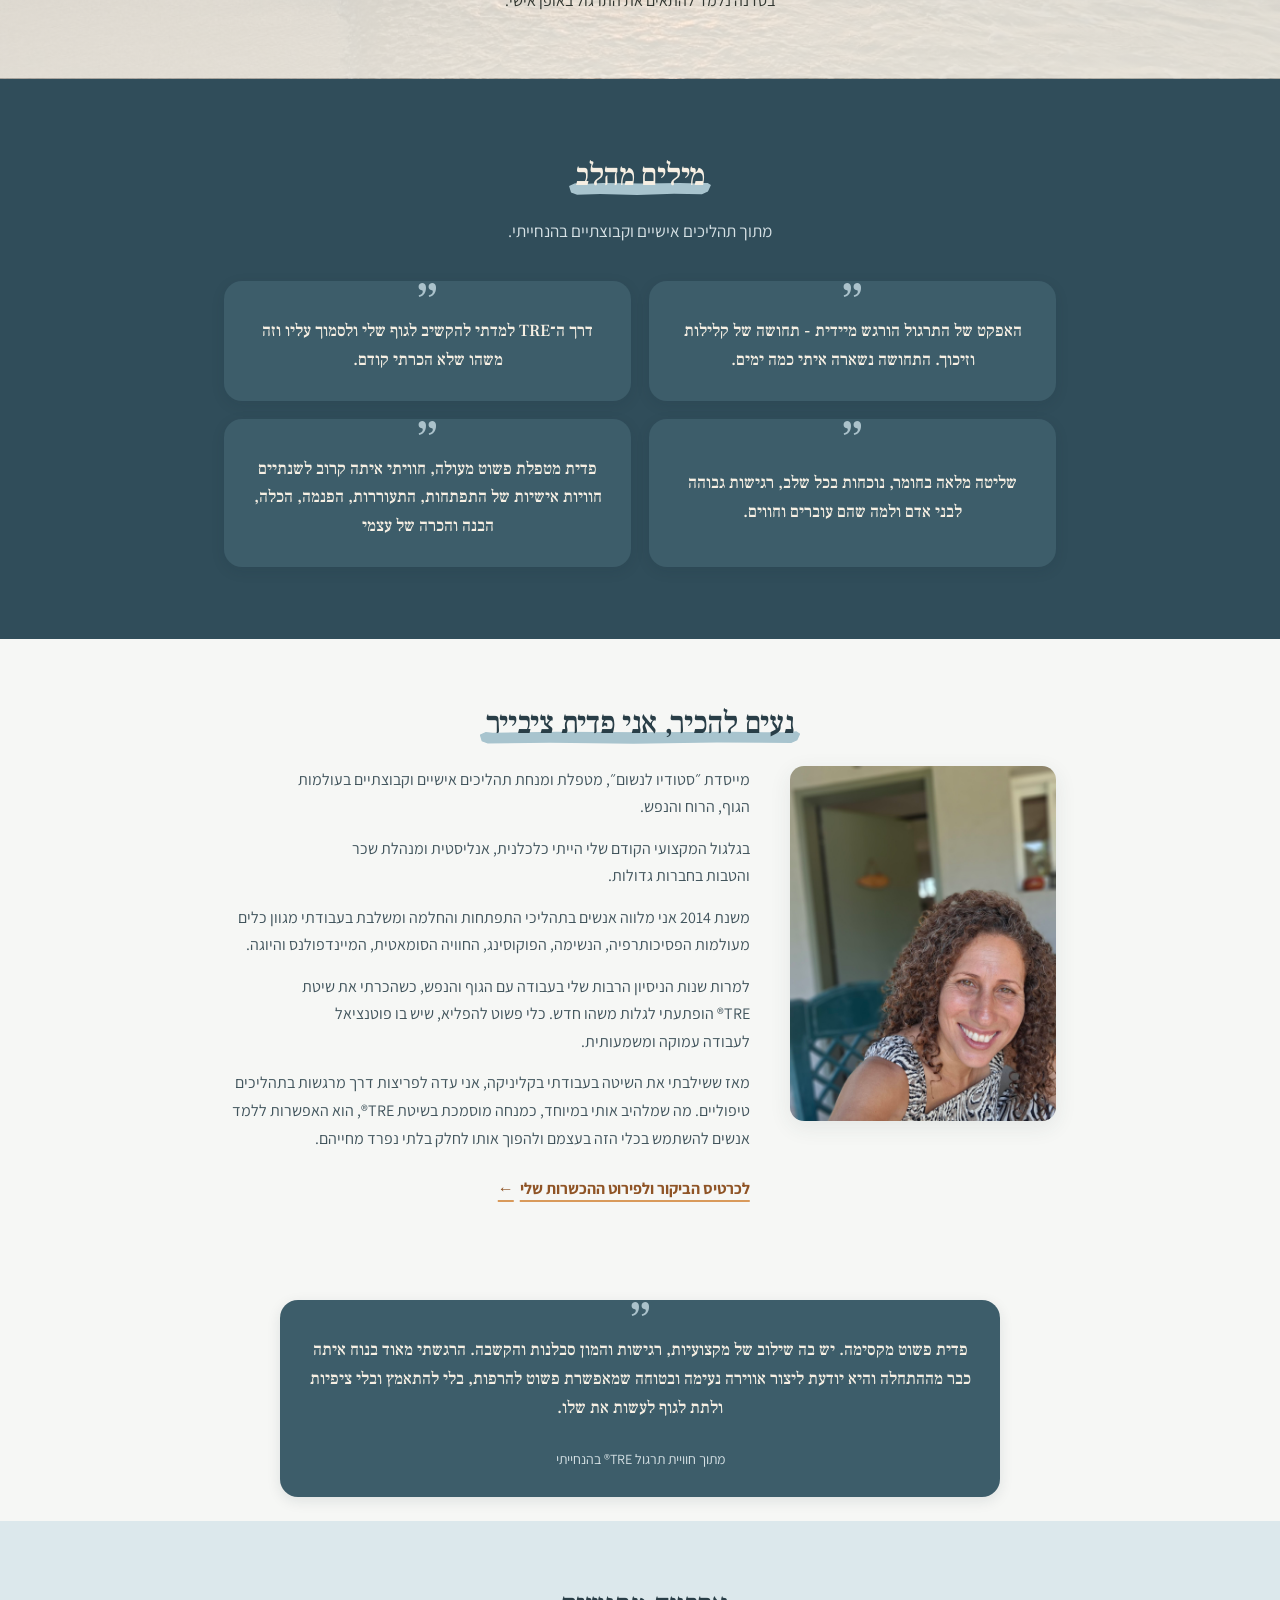
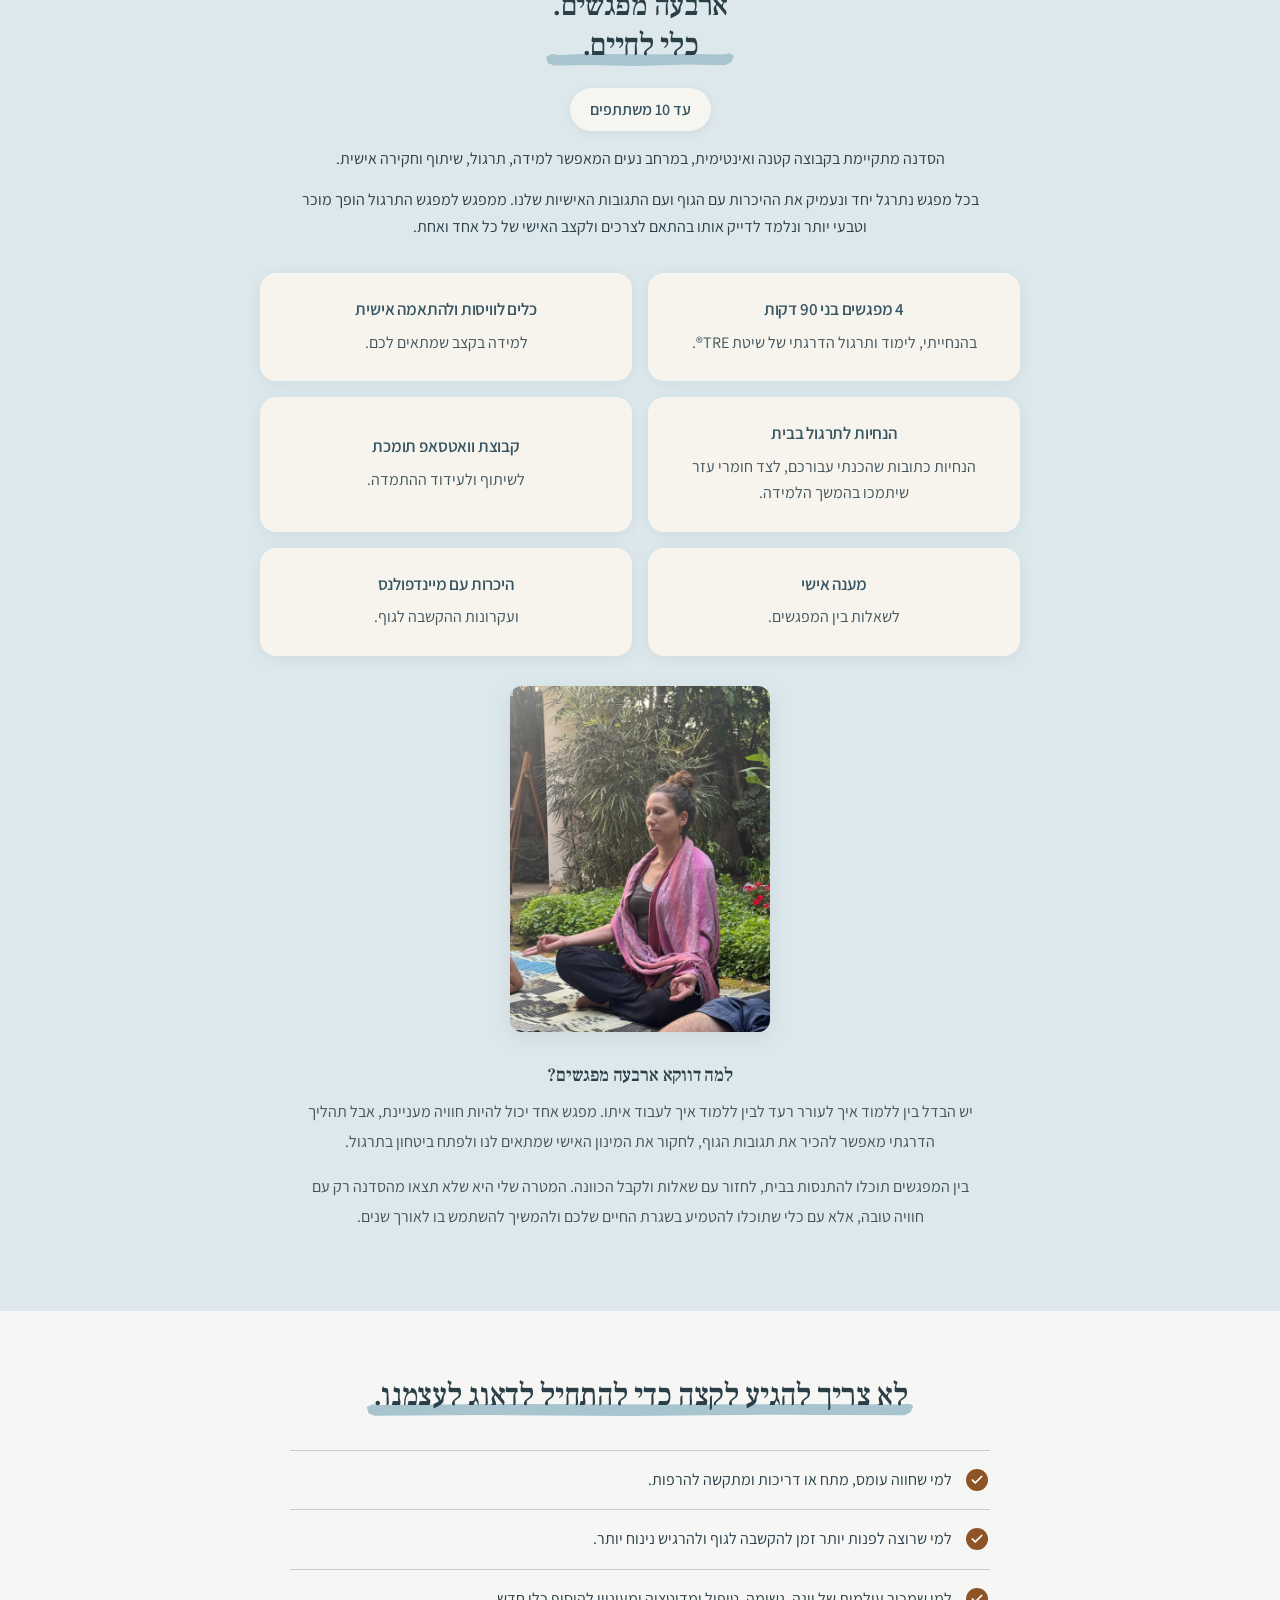
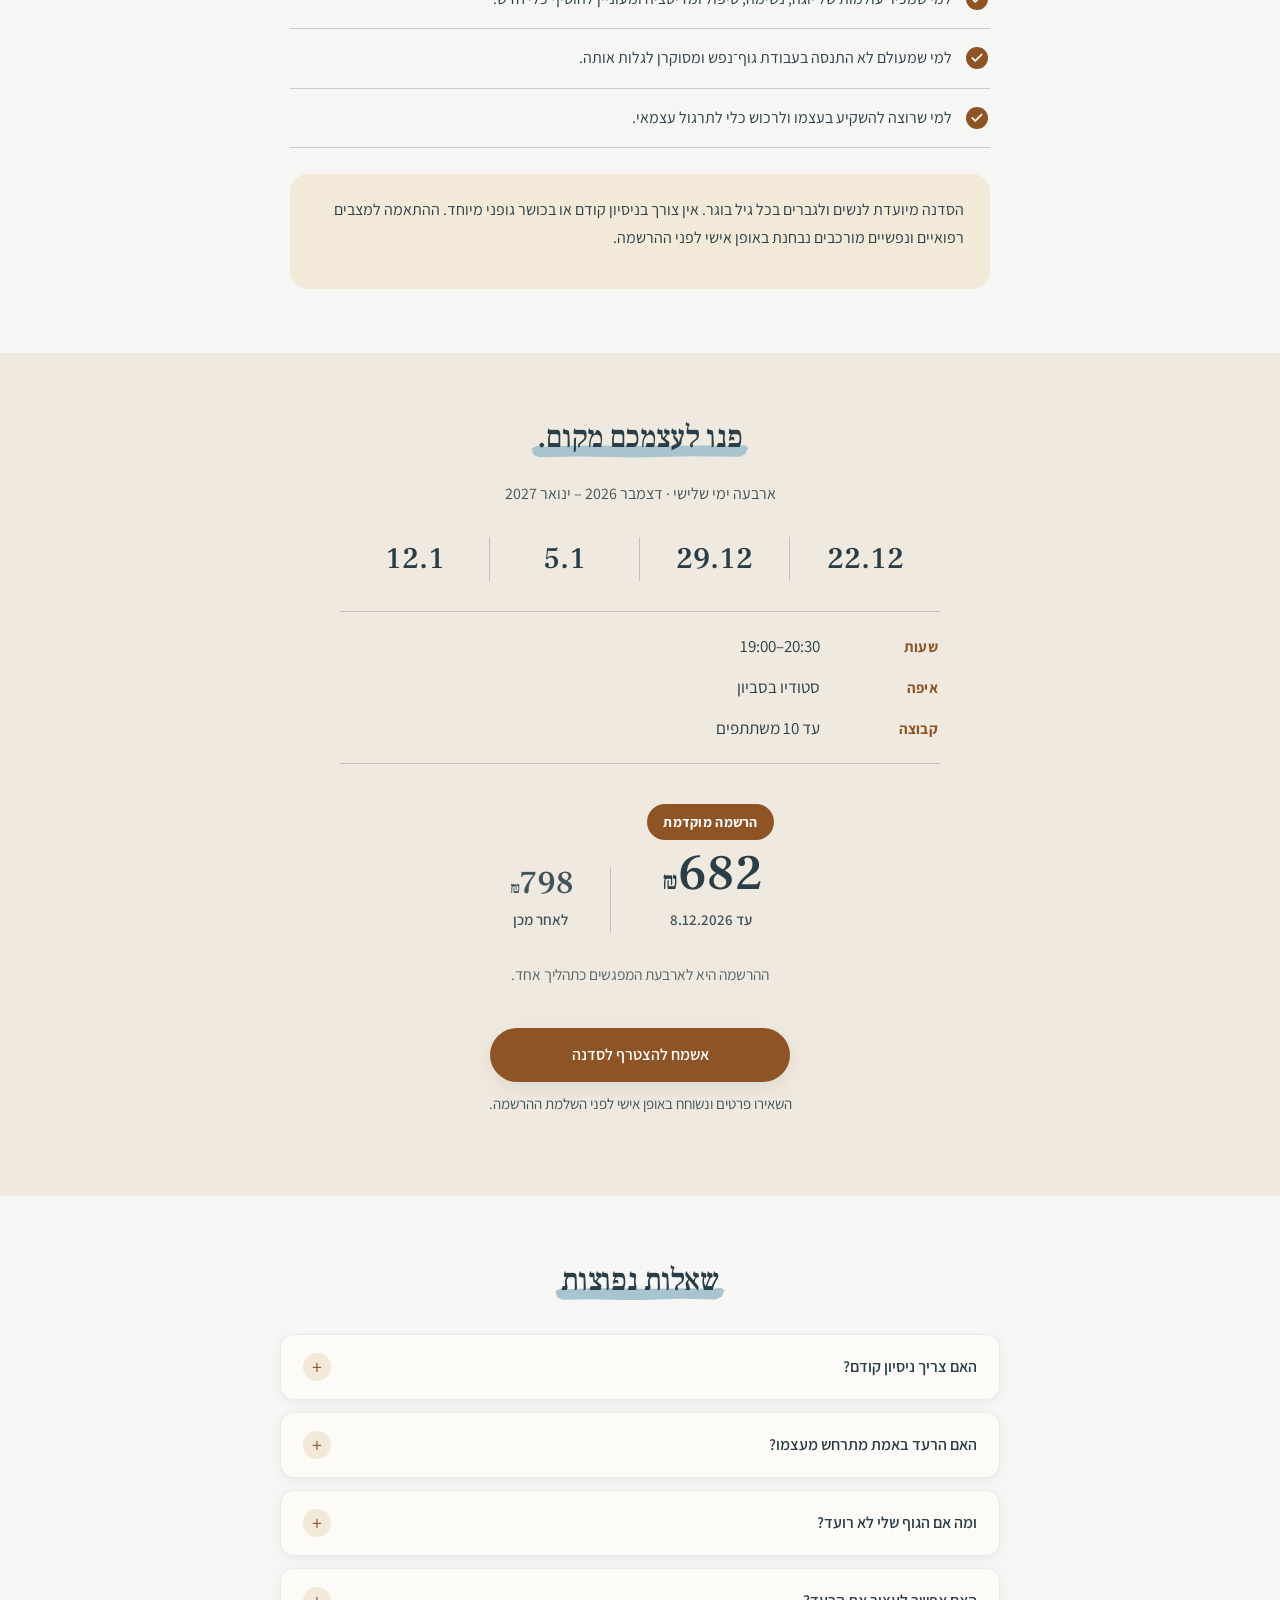
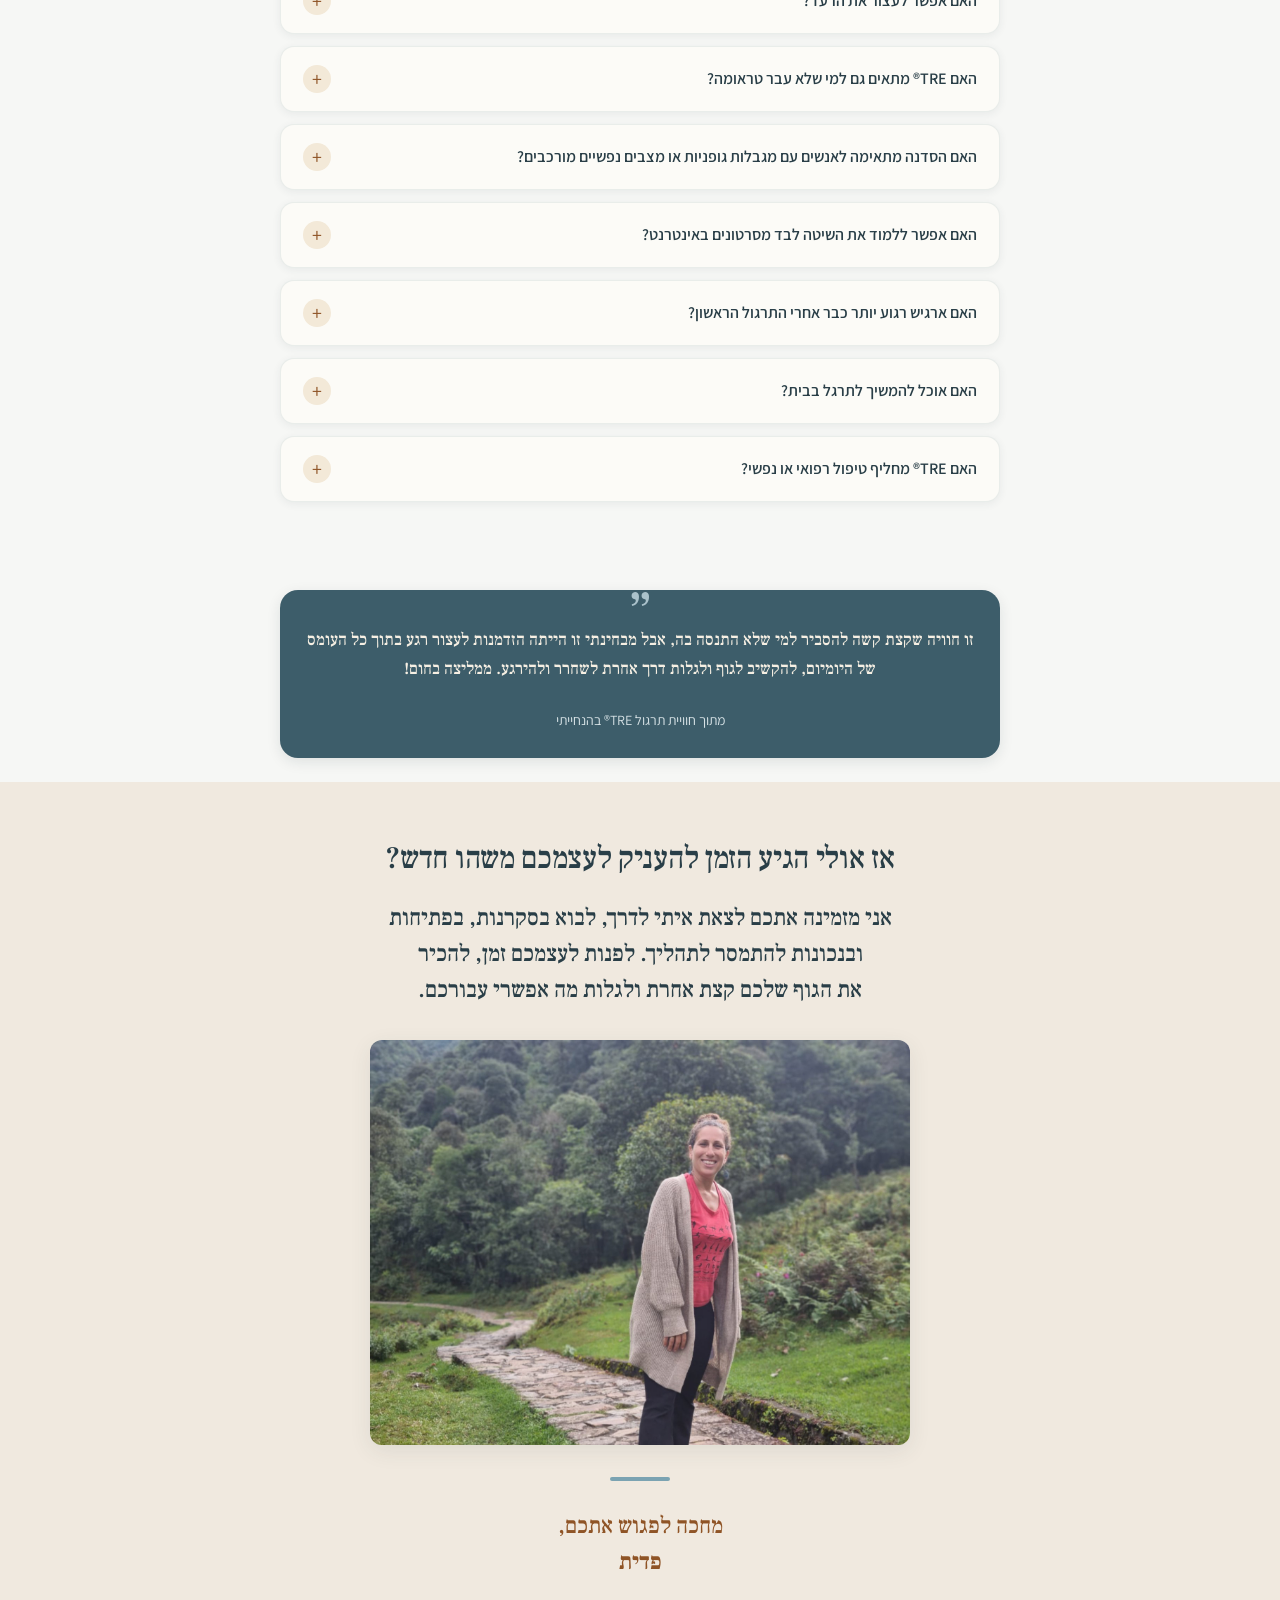
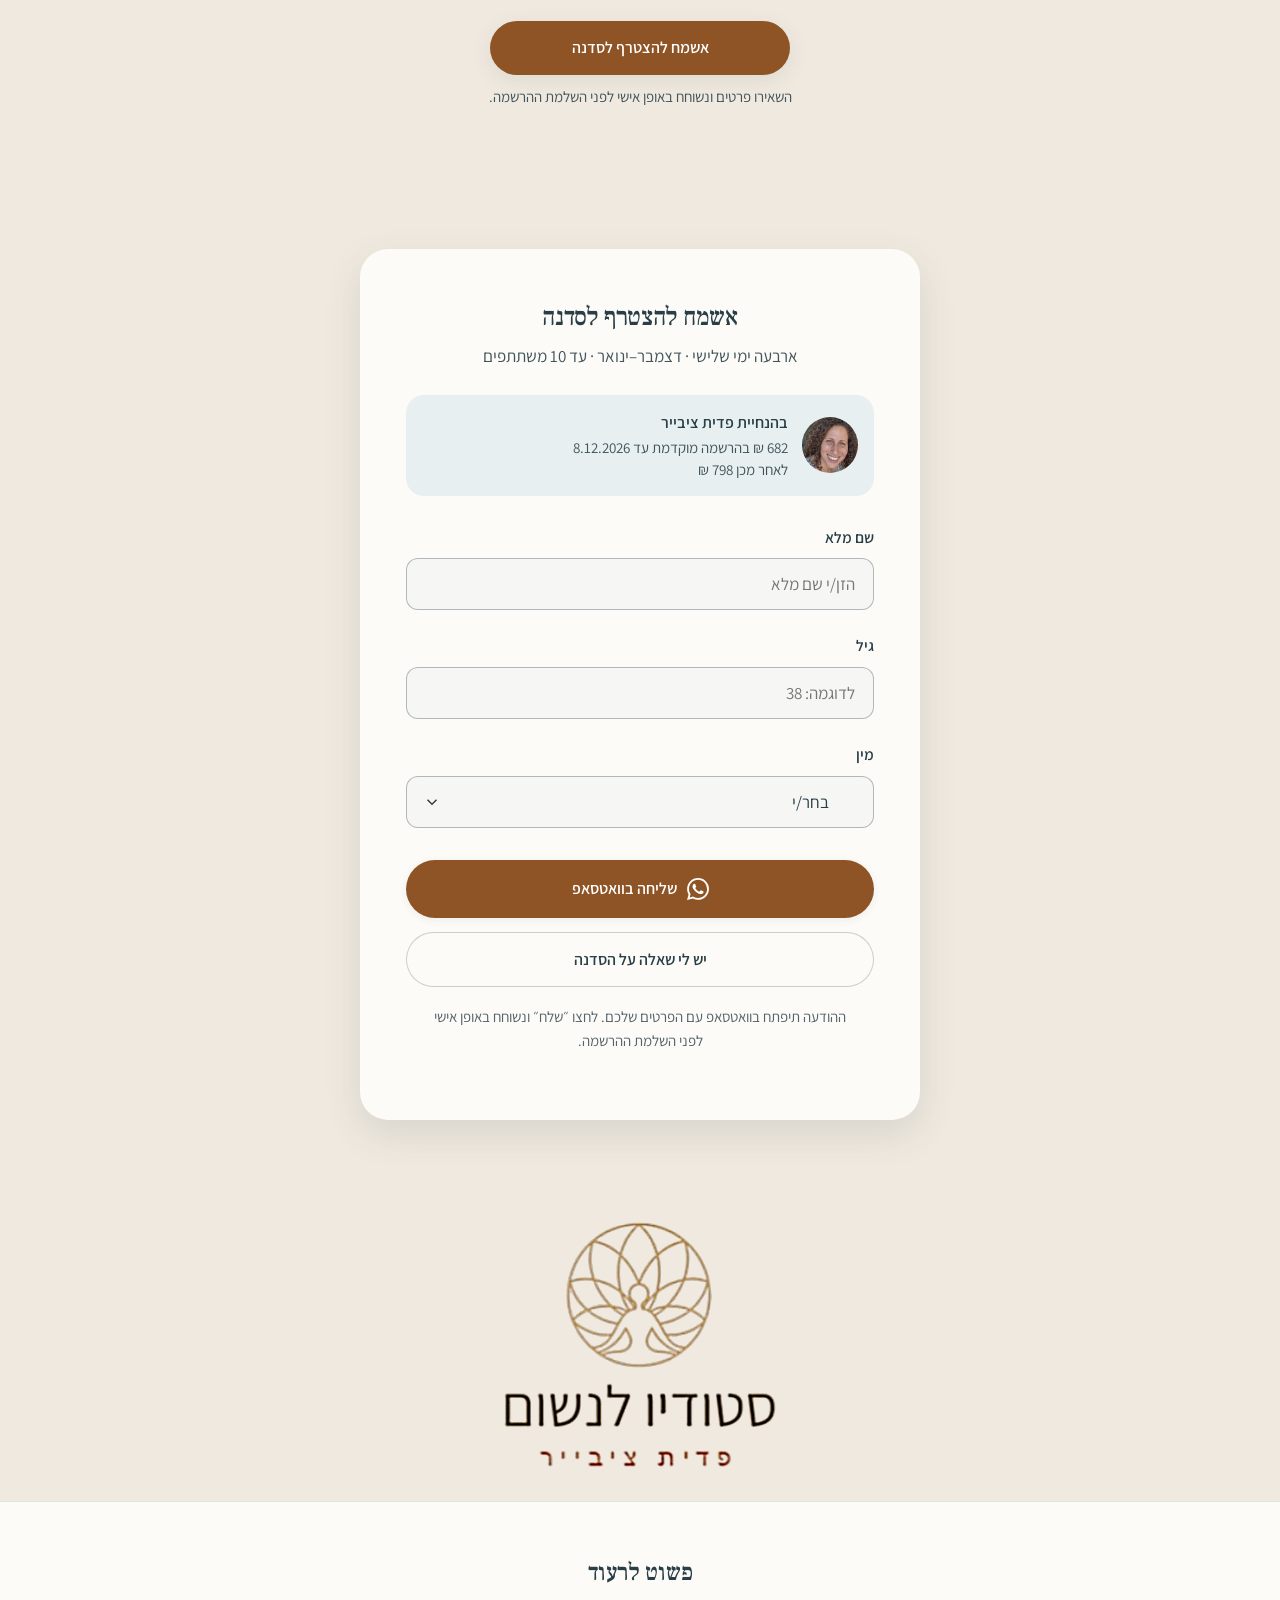
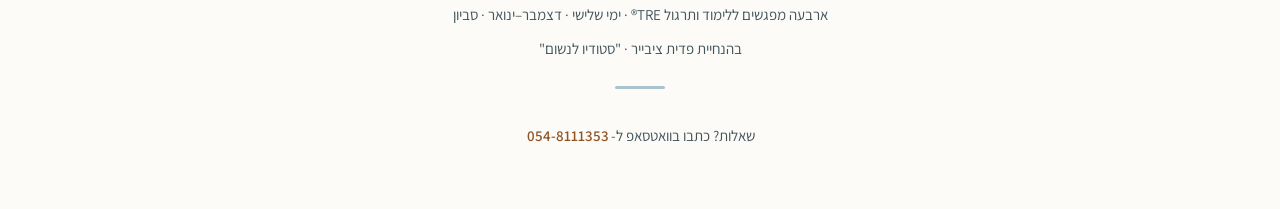
==== commit 8b0f2203: "Move workshop start to December 22" ====
--- a/index.html
+++ b/index.html
@@ -1008,10 +1008,10 @@
       <h2 class="section-title reveal center"><span class="title-mark--amber">פנו לעצמכם מקום.</span></h2>
       <p class="date-label reveal">ארבעה ימי שלישי · דצמבר 2026 – ינואר 2027</p>
       <div class="date-medallions reveal">
-        <div class="medallion"><bdi dir="ltr">15.12</bdi></div>
         <div class="medallion"><bdi dir="ltr">22.12</bdi></div>
         <div class="medallion"><bdi dir="ltr">29.12</bdi></div>
         <div class="medallion"><bdi dir="ltr">5.1</bdi></div>
+        <div class="medallion"><bdi dir="ltr">12.1</bdi></div>
       </div>
       <div class="specs-card reveal">
         <dl>
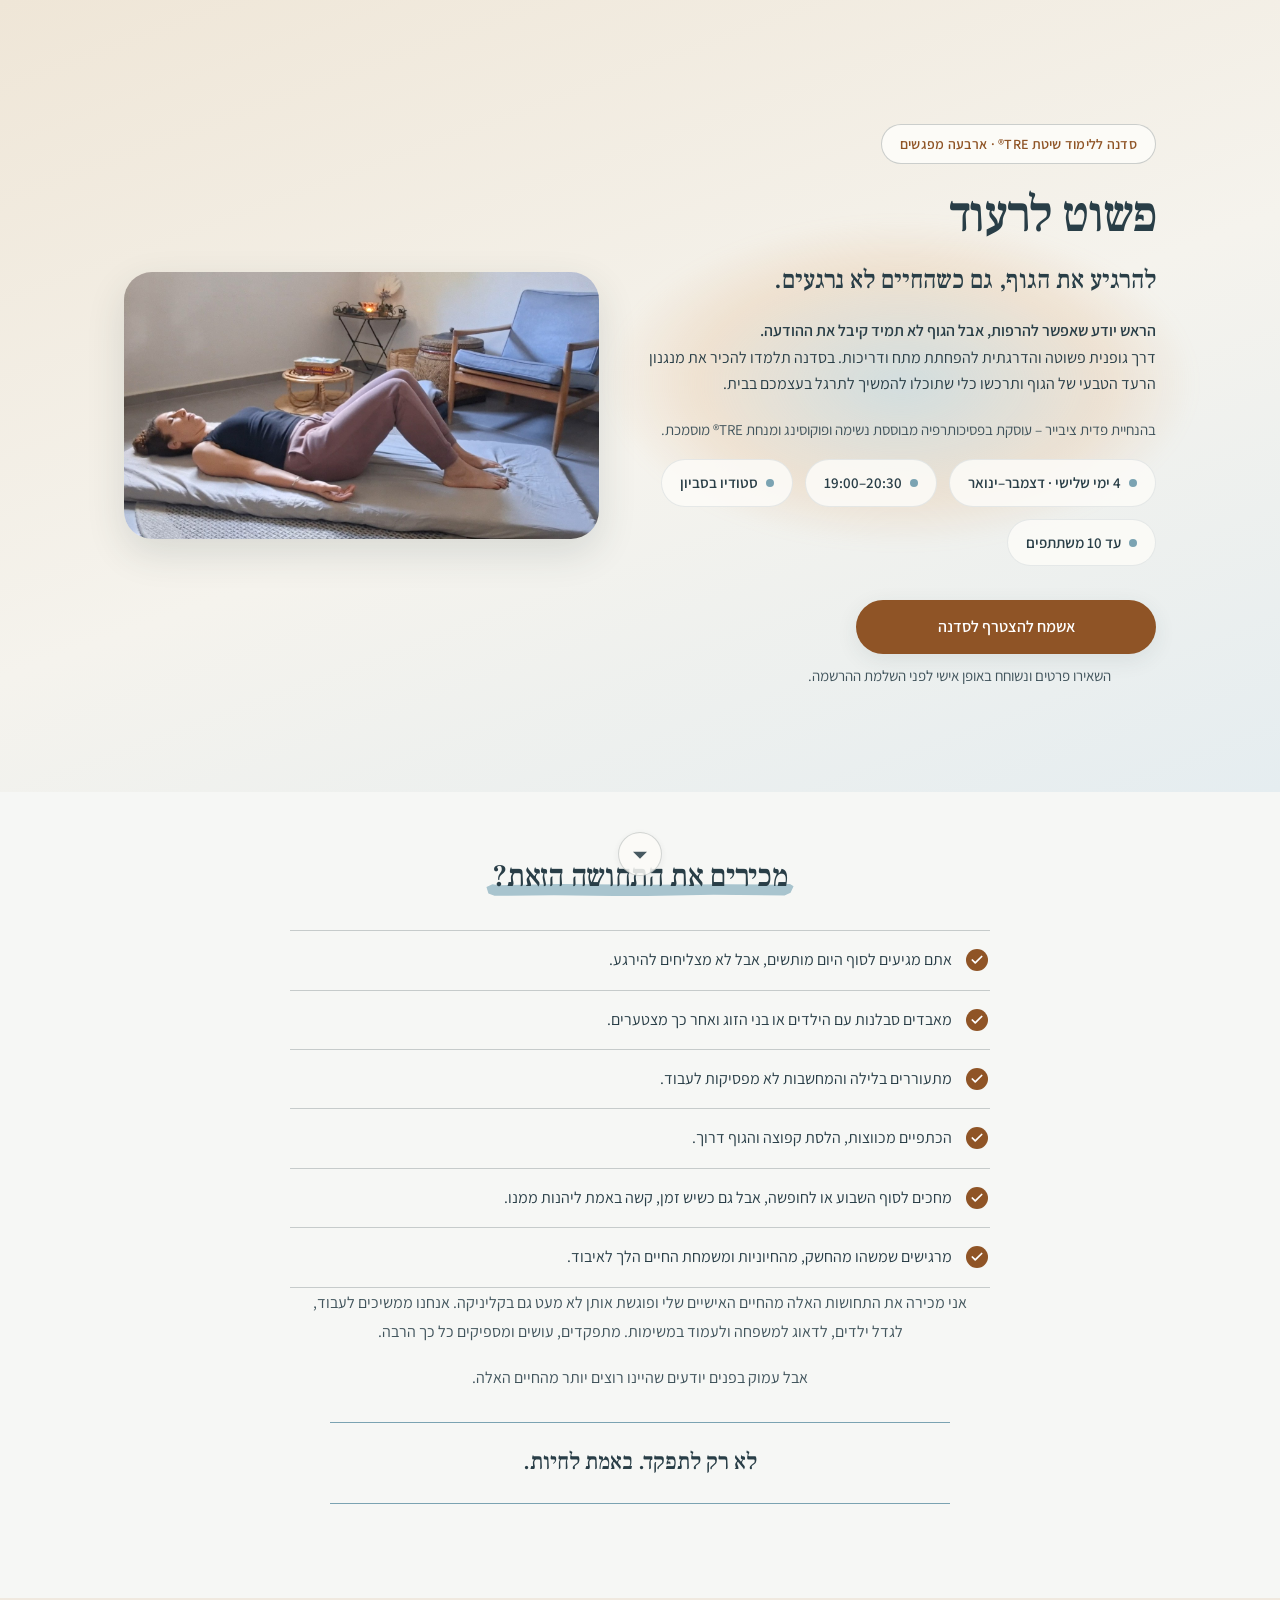
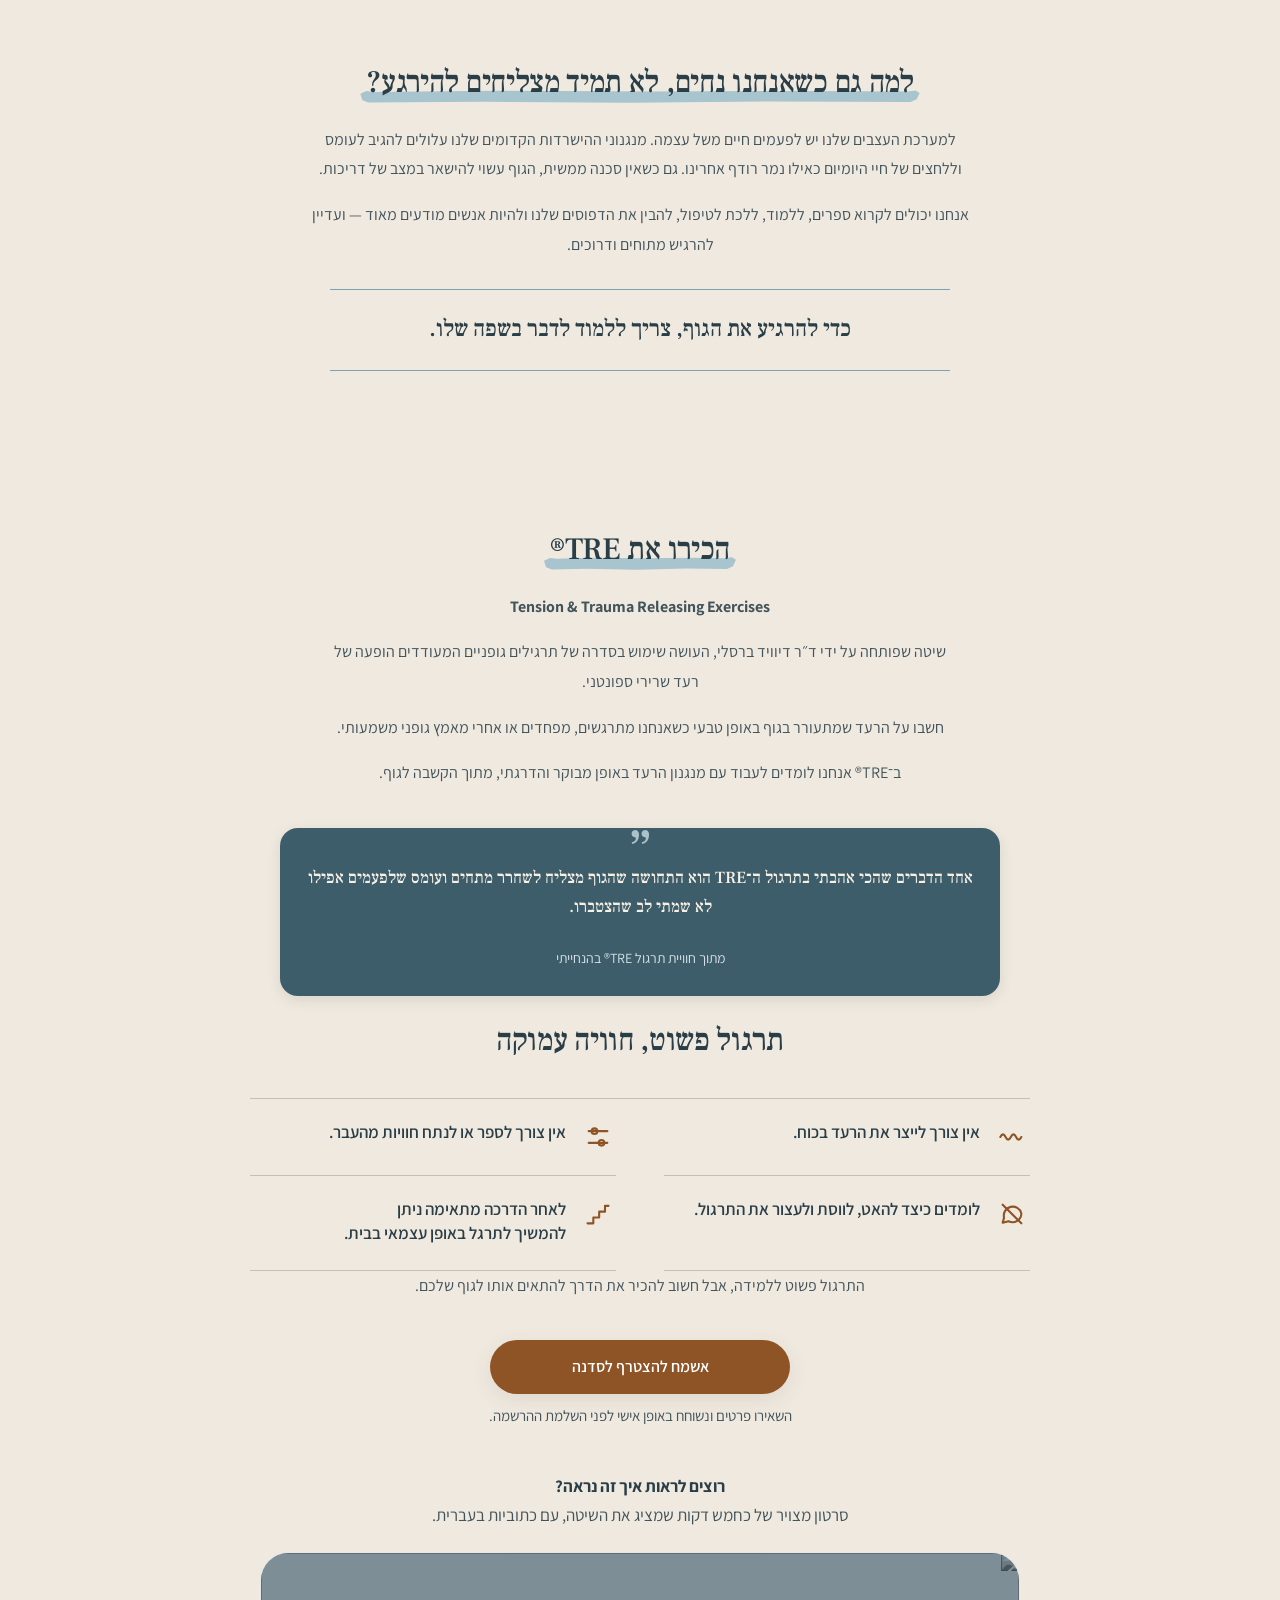
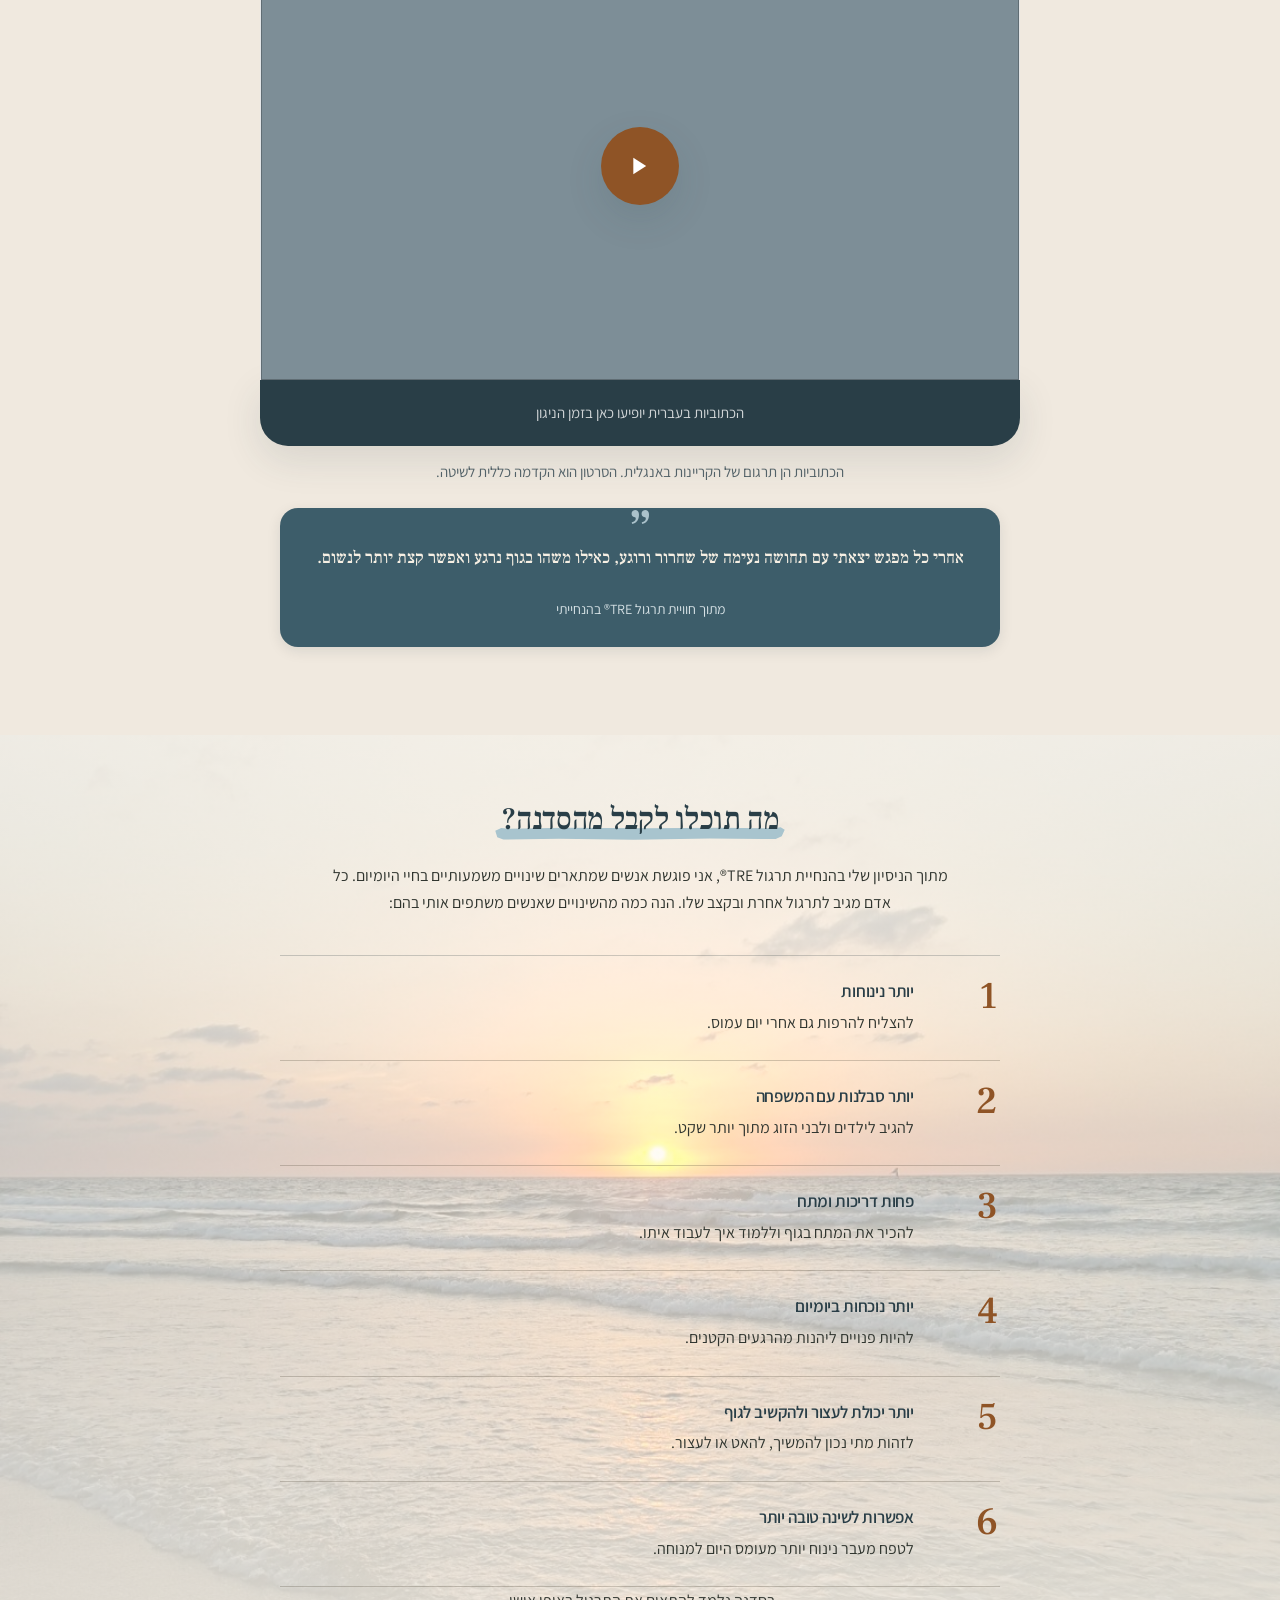
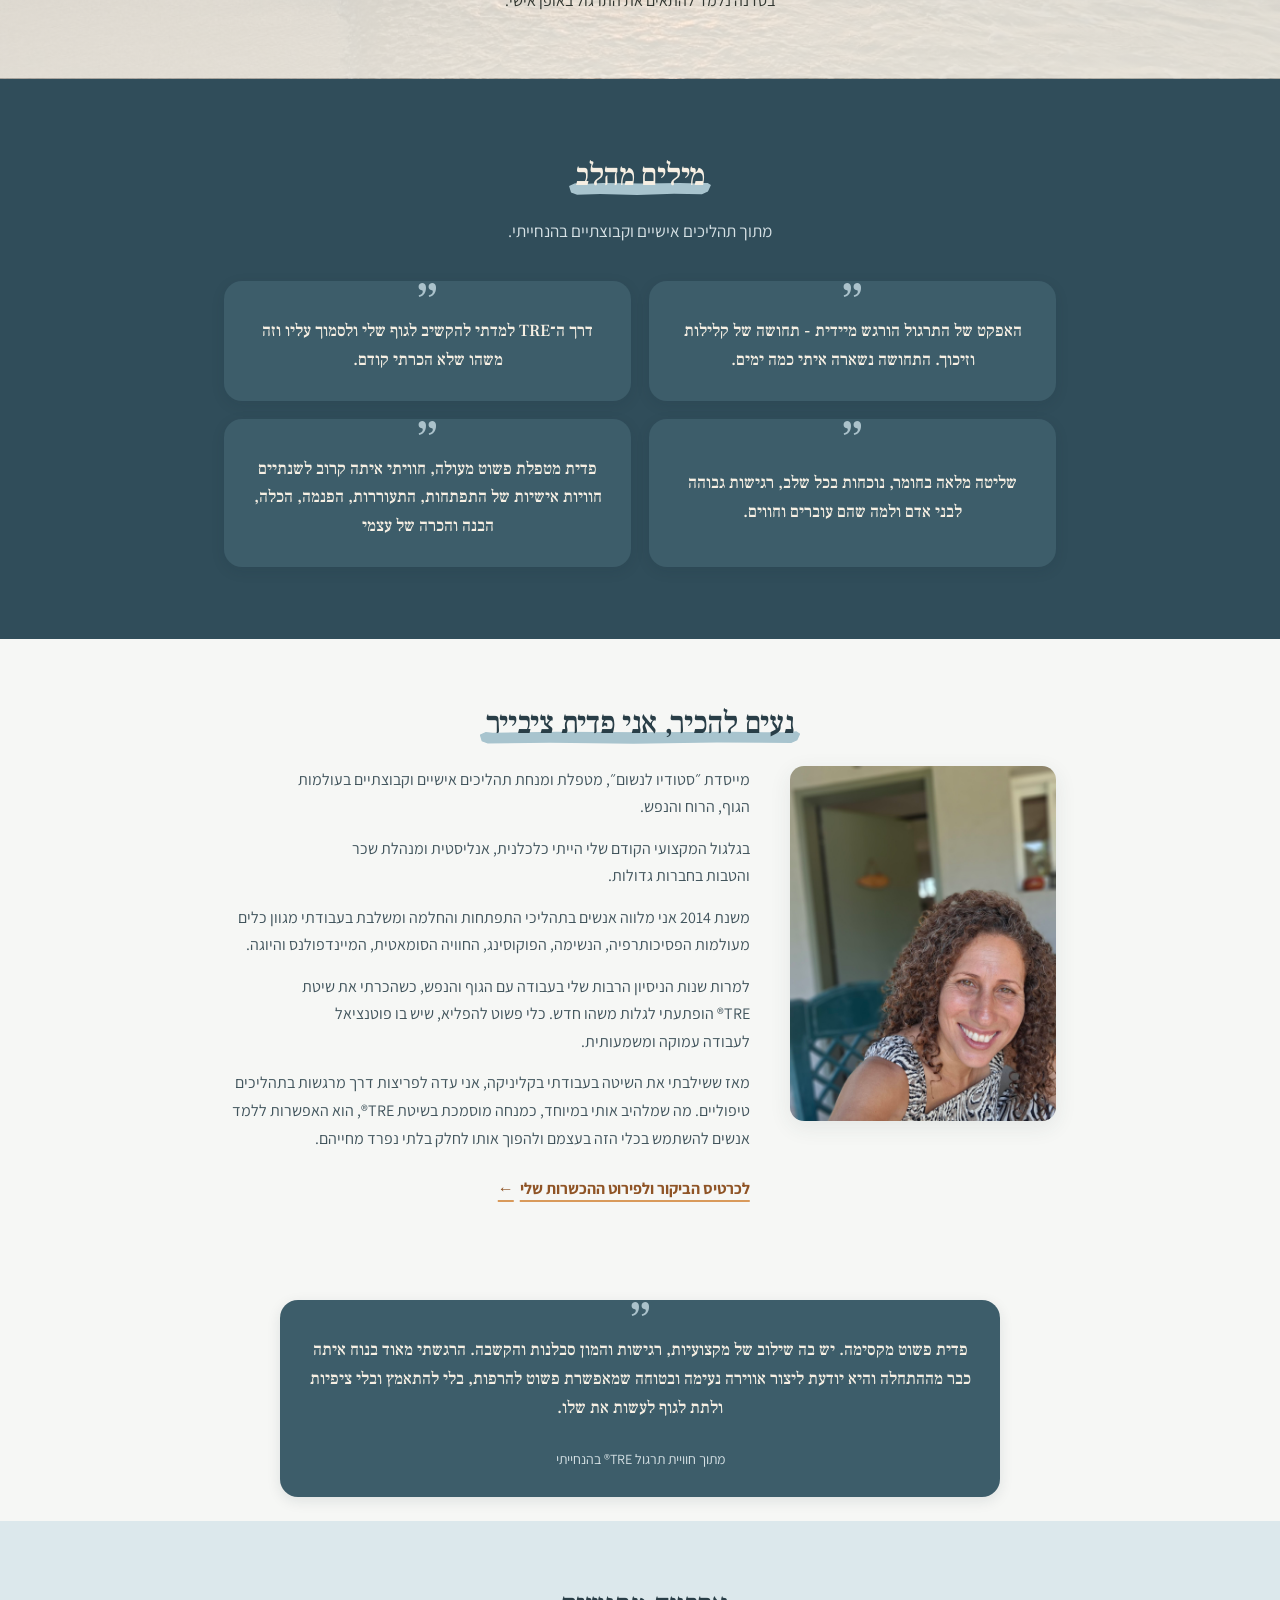
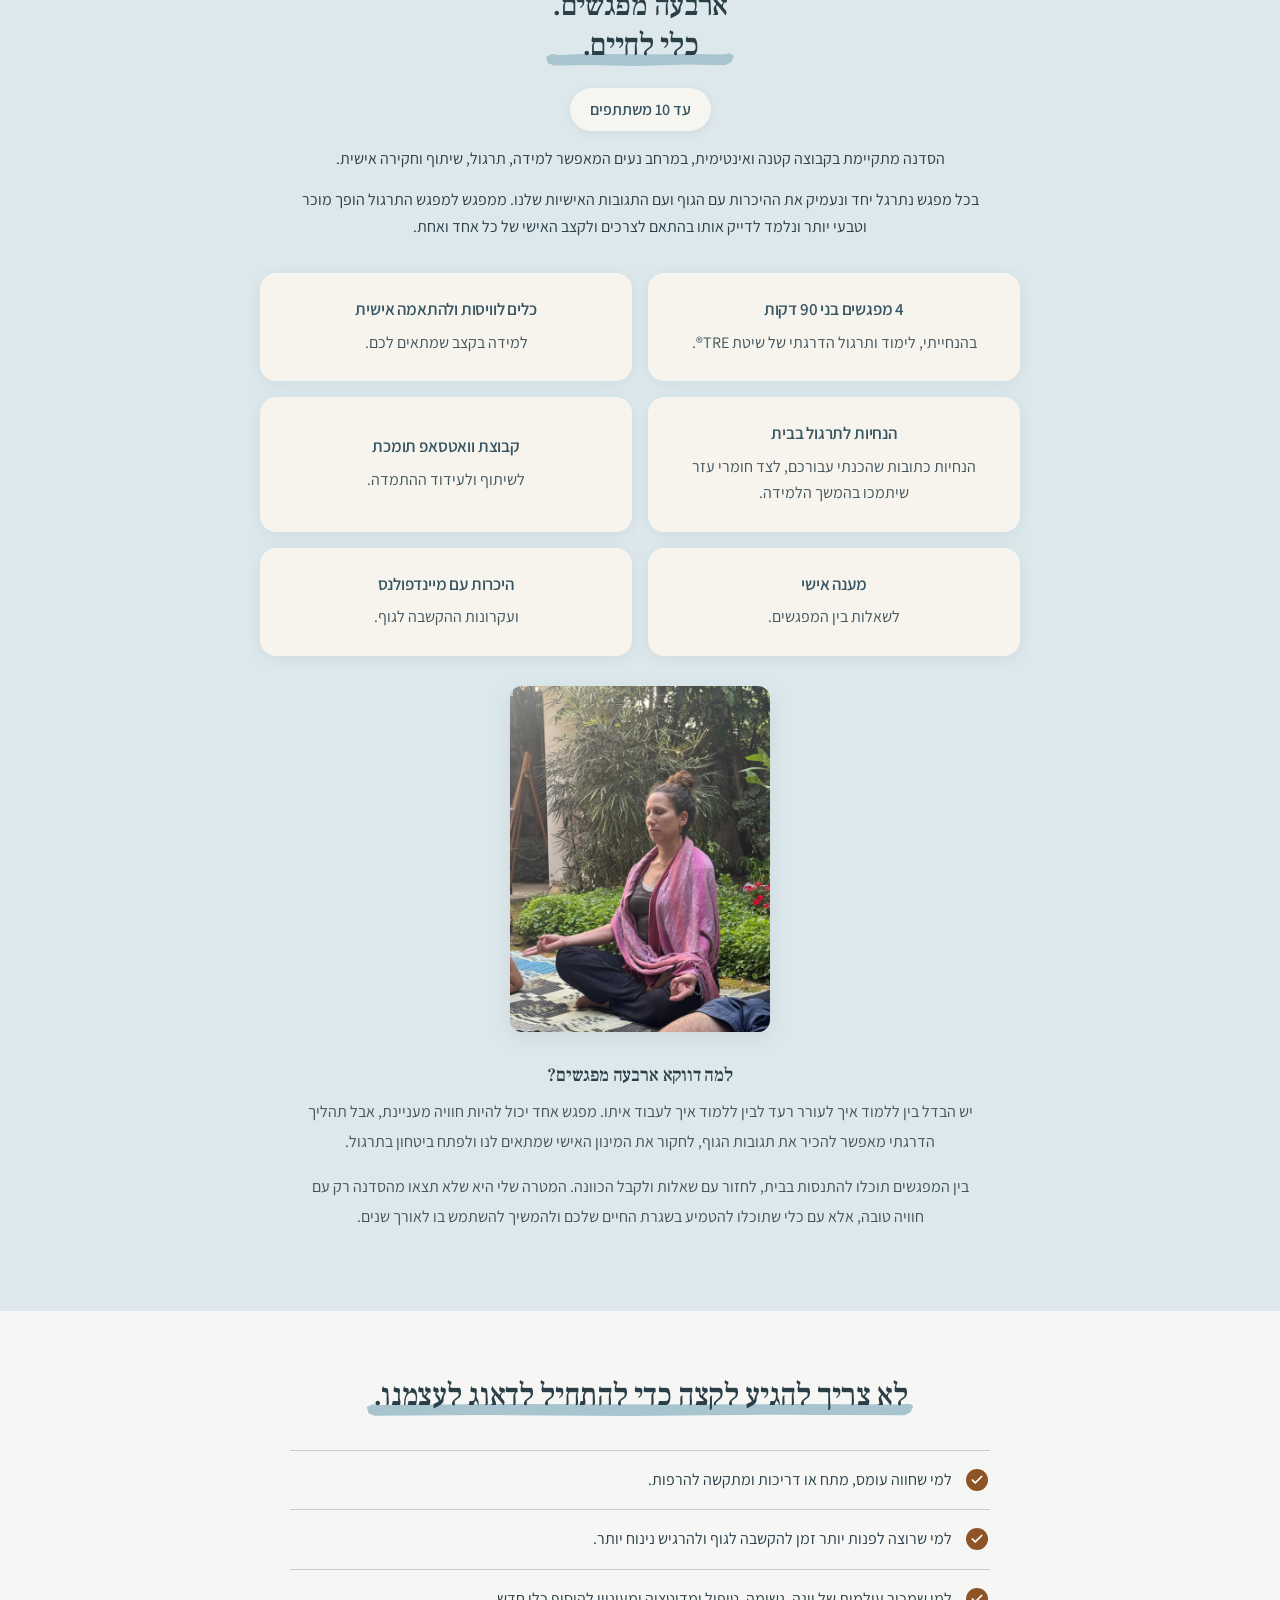
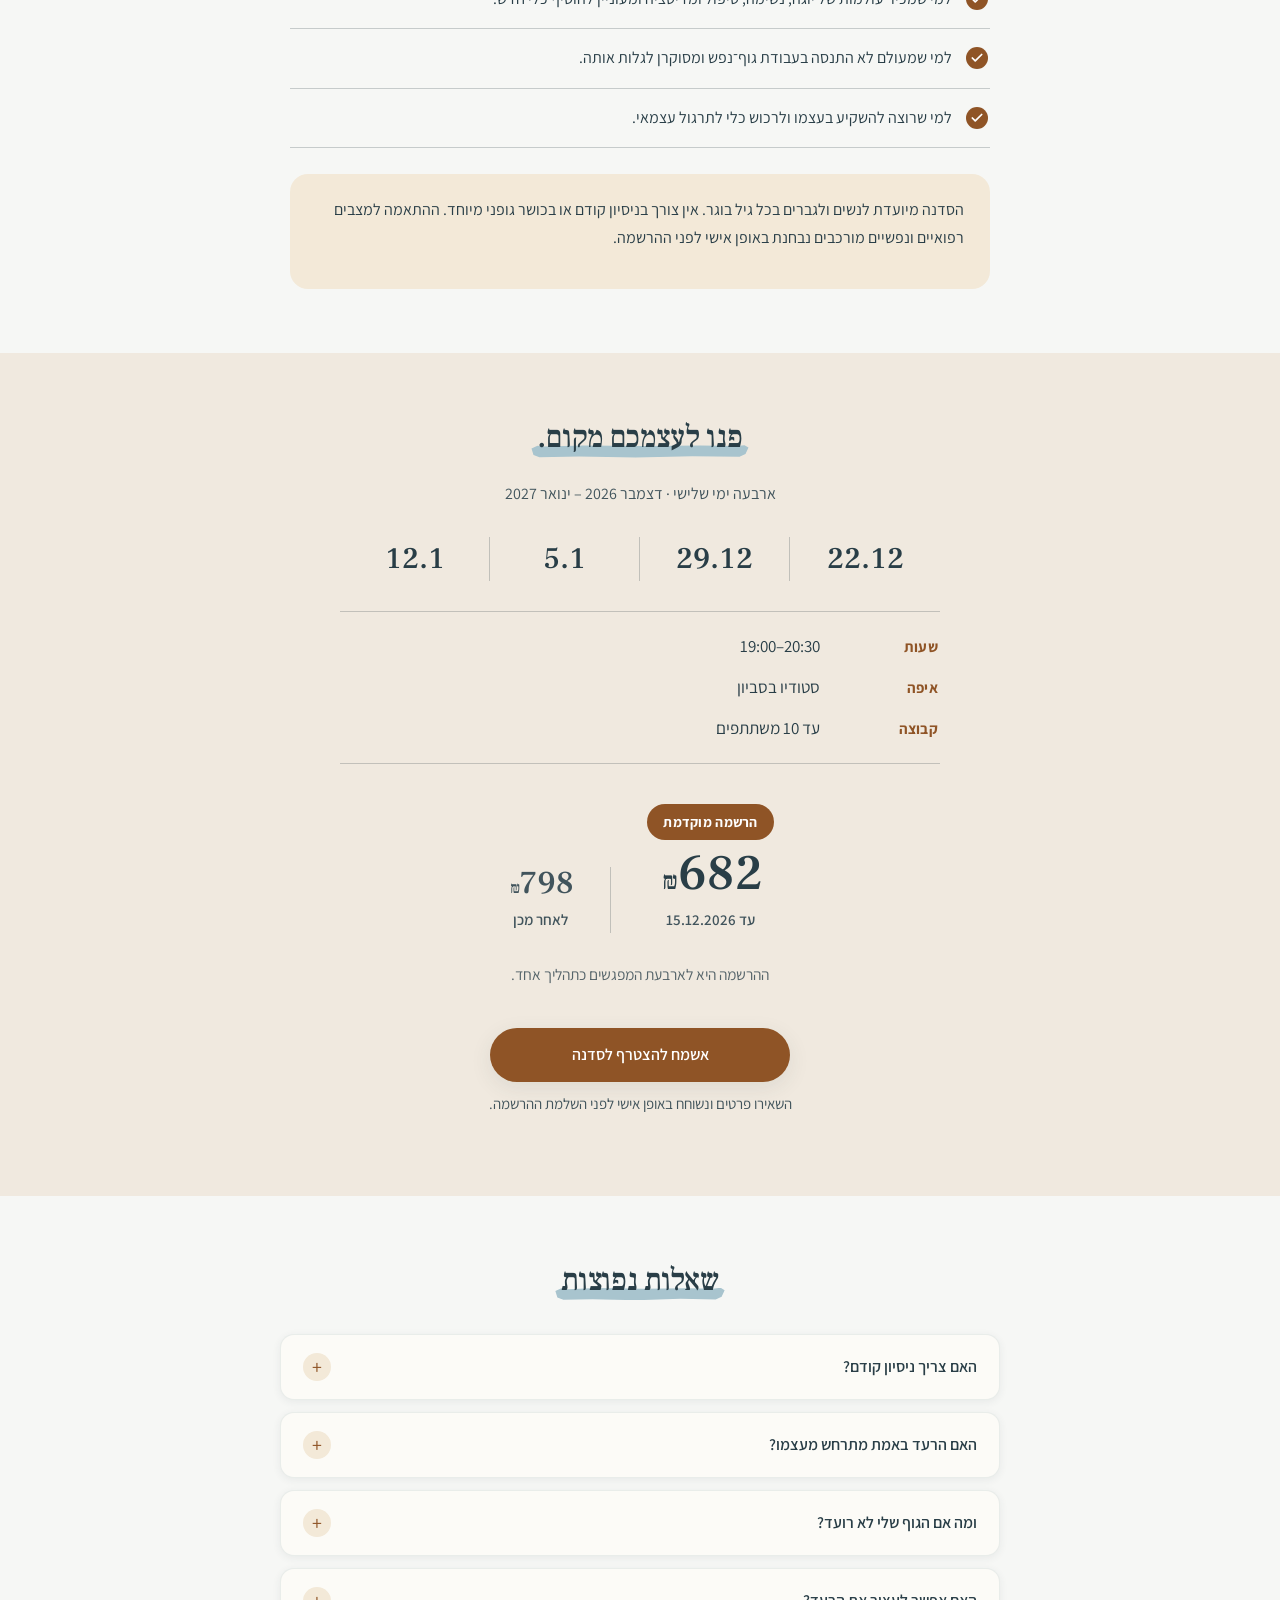
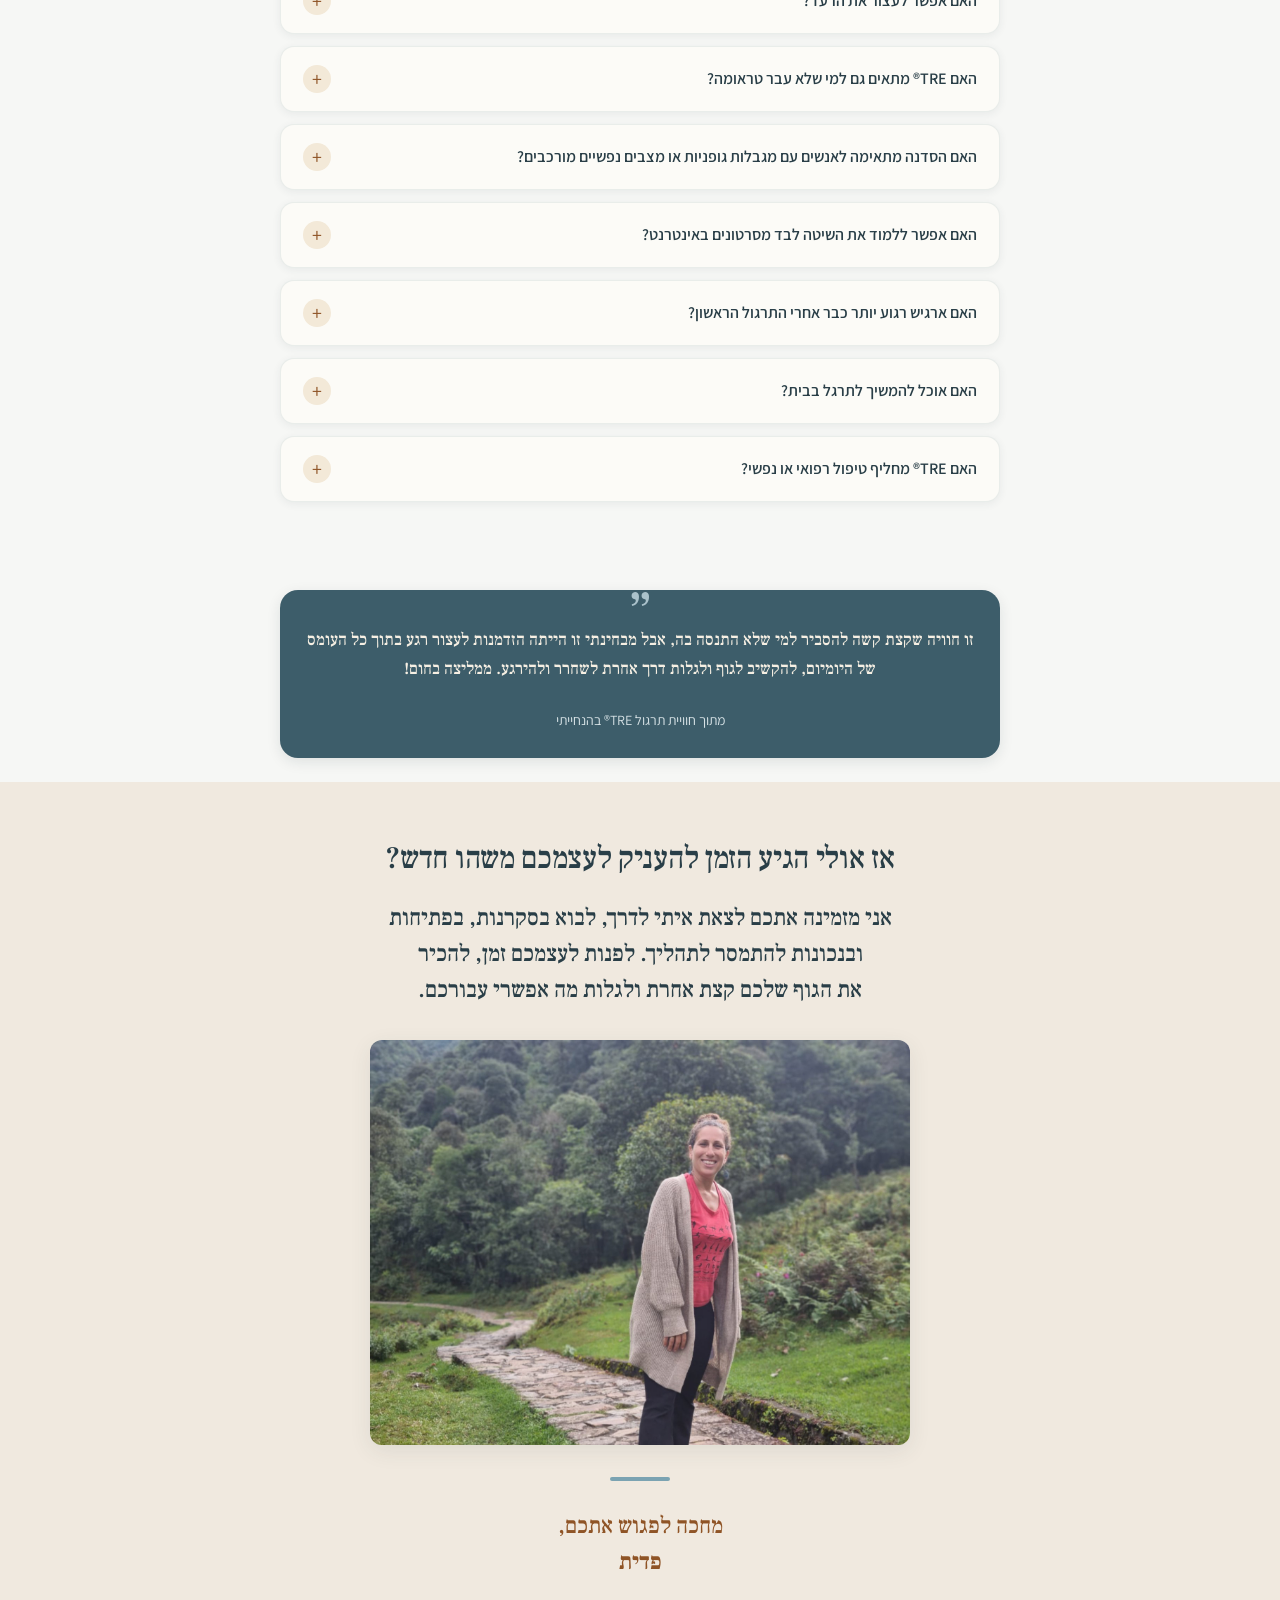
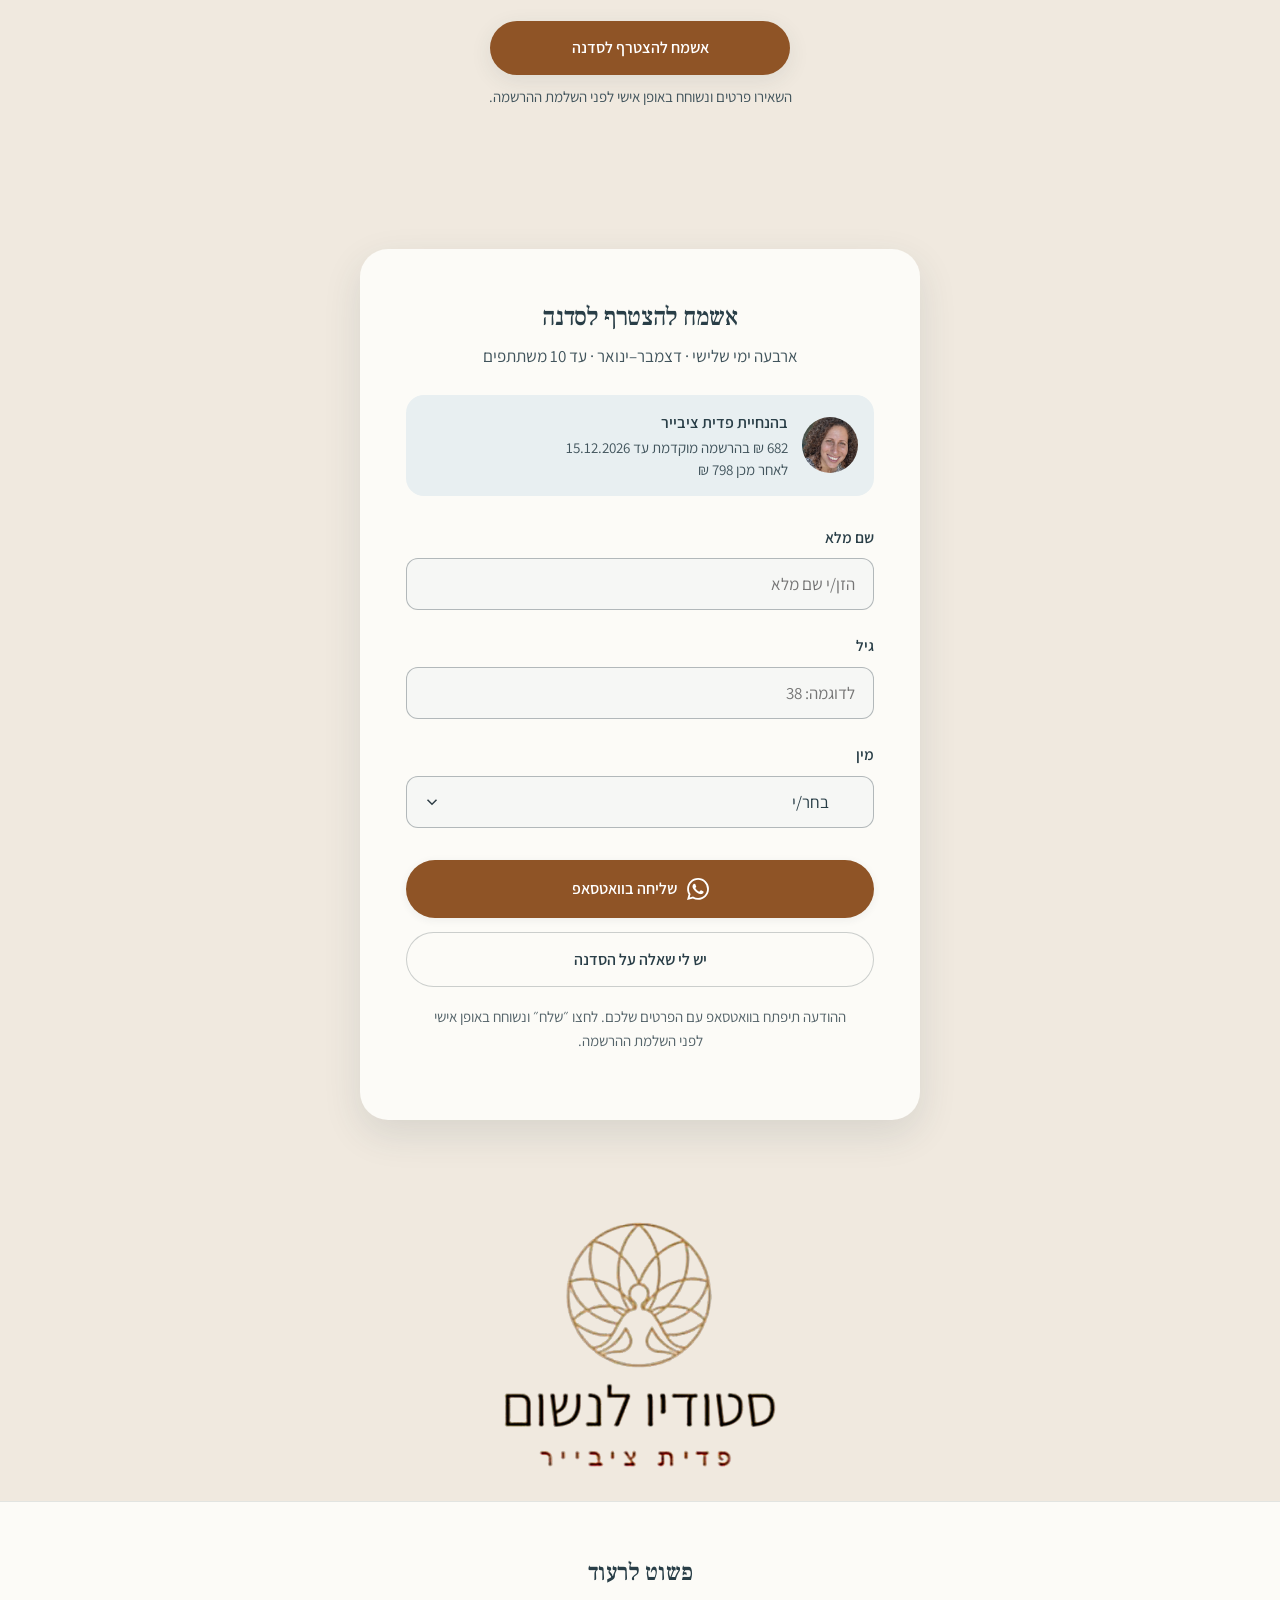
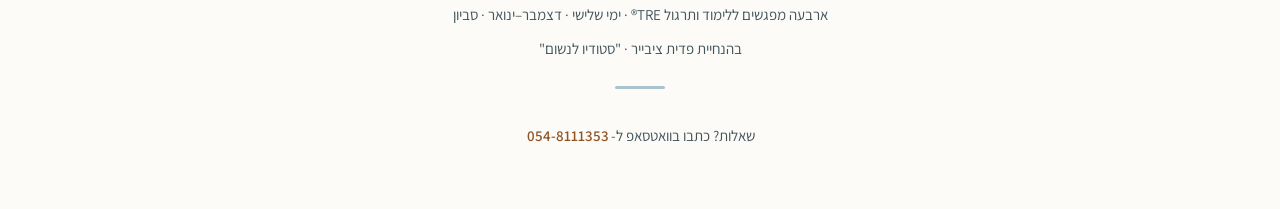
==== commit 901f215b: "Extend early bird registration through December 15" ====
--- a/index.html
+++ b/index.html
@@ -1023,7 +1023,7 @@
       <div class="price-badges reveal">
         <div class="price-badge-circle price-badge-circle--main" data-early-only>
           <span class="price-ribbon">הרשמה מוקדמת</span>
-          <div class="price-label">עד <bdi dir="ltr">8.12.2026</bdi></div>
+          <div class="price-label">עד <bdi dir="ltr">15.12.2026</bdi></div>
           <div class="price-amount"><span class="currency">₪</span>682</div>
         </div>
         <div class="price-badge-circle price-badge-circle--secondary" data-early-only>
@@ -1068,7 +1068,7 @@
           <div>
             <div class="form-host-name">בהנחיית פדית ציבייר</div>
             <div class="form-host-price">
-              <span data-early-only><span class="nowrap">682 ₪</span> בהרשמה מוקדמת עד <bdi dir="ltr">8.12.2026</bdi><br>לאחר מכן <span class="nowrap">798 ₪</span></span>
+              <span data-early-only><span class="nowrap">682 ₪</span> בהרשמה מוקדמת עד <bdi dir="ltr">15.12.2026</bdi><br>לאחר מכן <span class="nowrap">798 ₪</span></span>
               <span data-after-early hidden><span class="nowrap">798 ₪</span> לארבעת המפגשים</span>
             </div>
           </div>
@@ -1491,8 +1491,8 @@
     }
 
     // ============ EARLY-BIRD PRICE ============
-    // The 682 ₪ early-bird price is valid until 8.12.2026 (Israel time); from 9.12 only 798 ₪ shows.
-    const EARLY_BIRD_END = Date.parse('2026-12-09T00:00:00+02:00');
+    // The 682 ₪ early-bird price is valid until 15.12.2026 (Israel time); from 16.12 only 798 ₪ shows.
+    const EARLY_BIRD_END = Date.parse('2026-12-16T00:00:00+02:00');
     function applyPricing(now) {
       const early = now < EARLY_BIRD_END;
       document.querySelectorAll('[data-early-only]').forEach(el => { el.hidden = !early; });
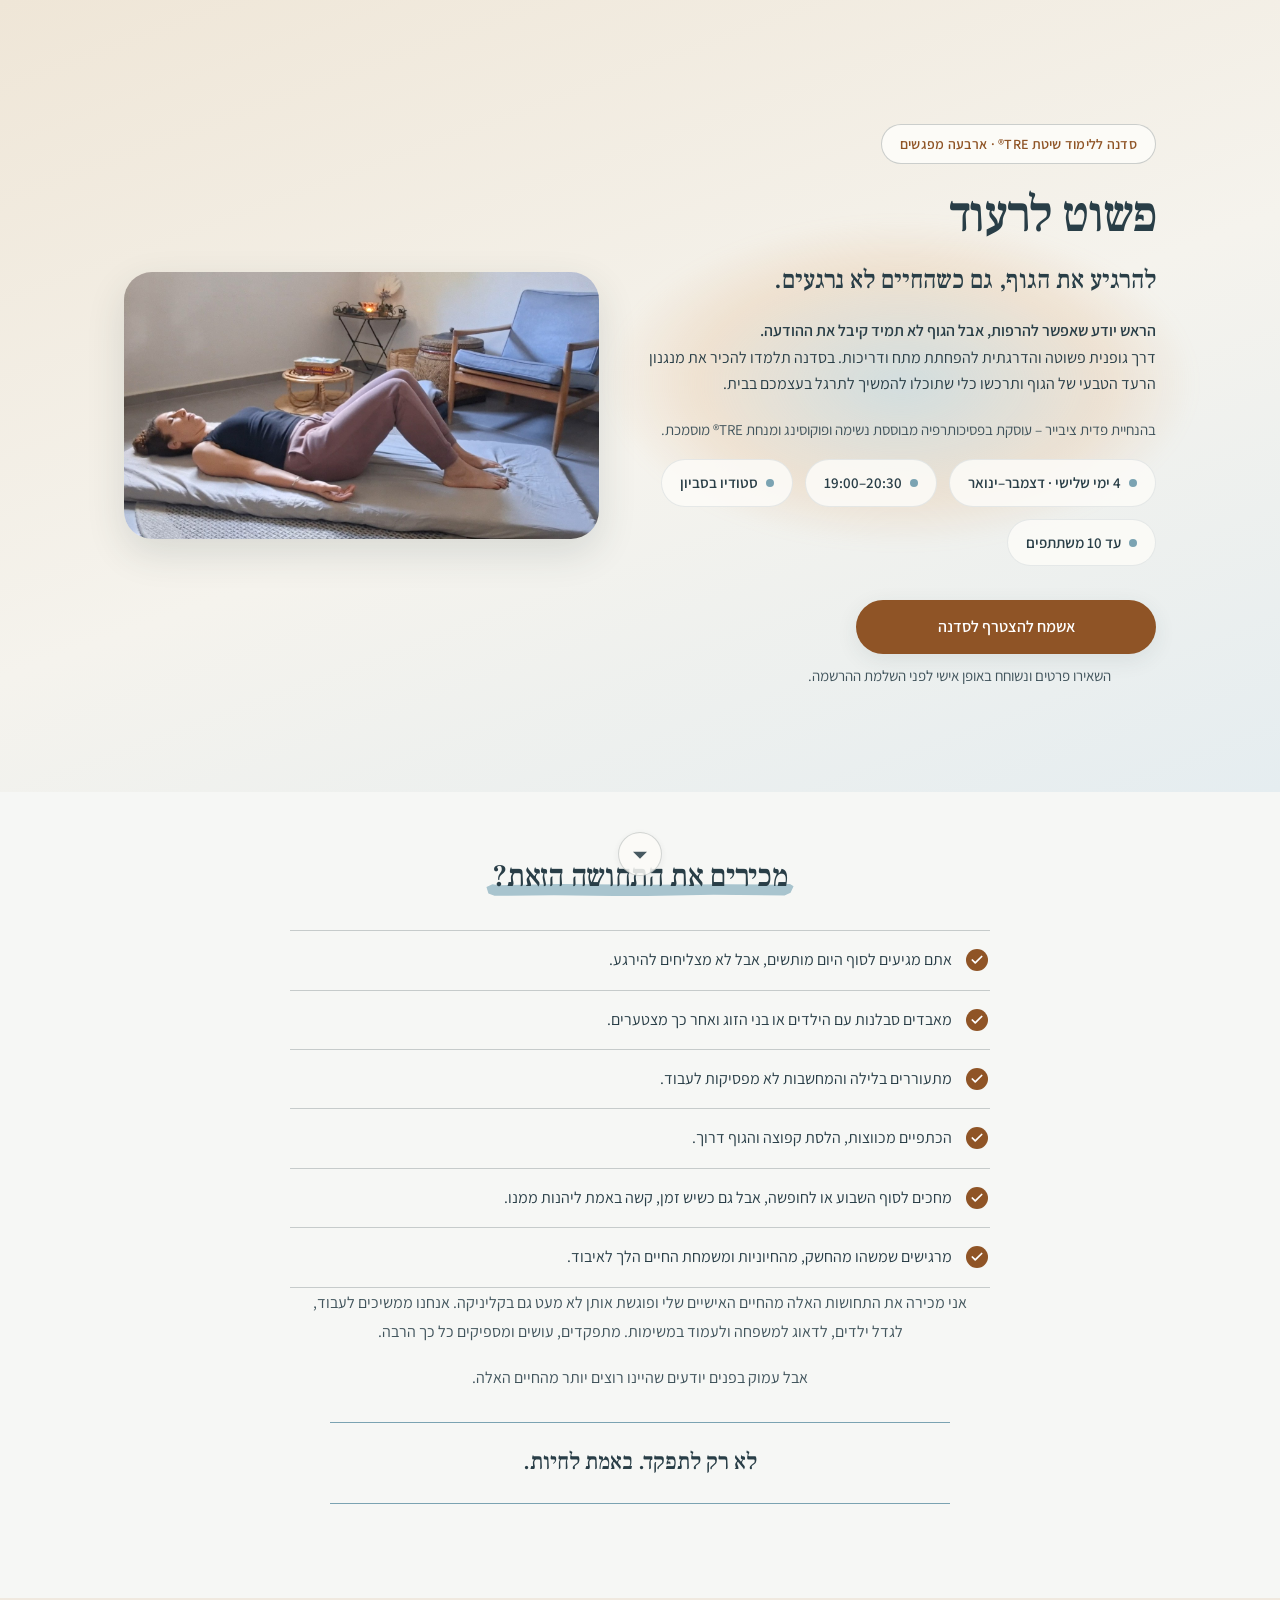
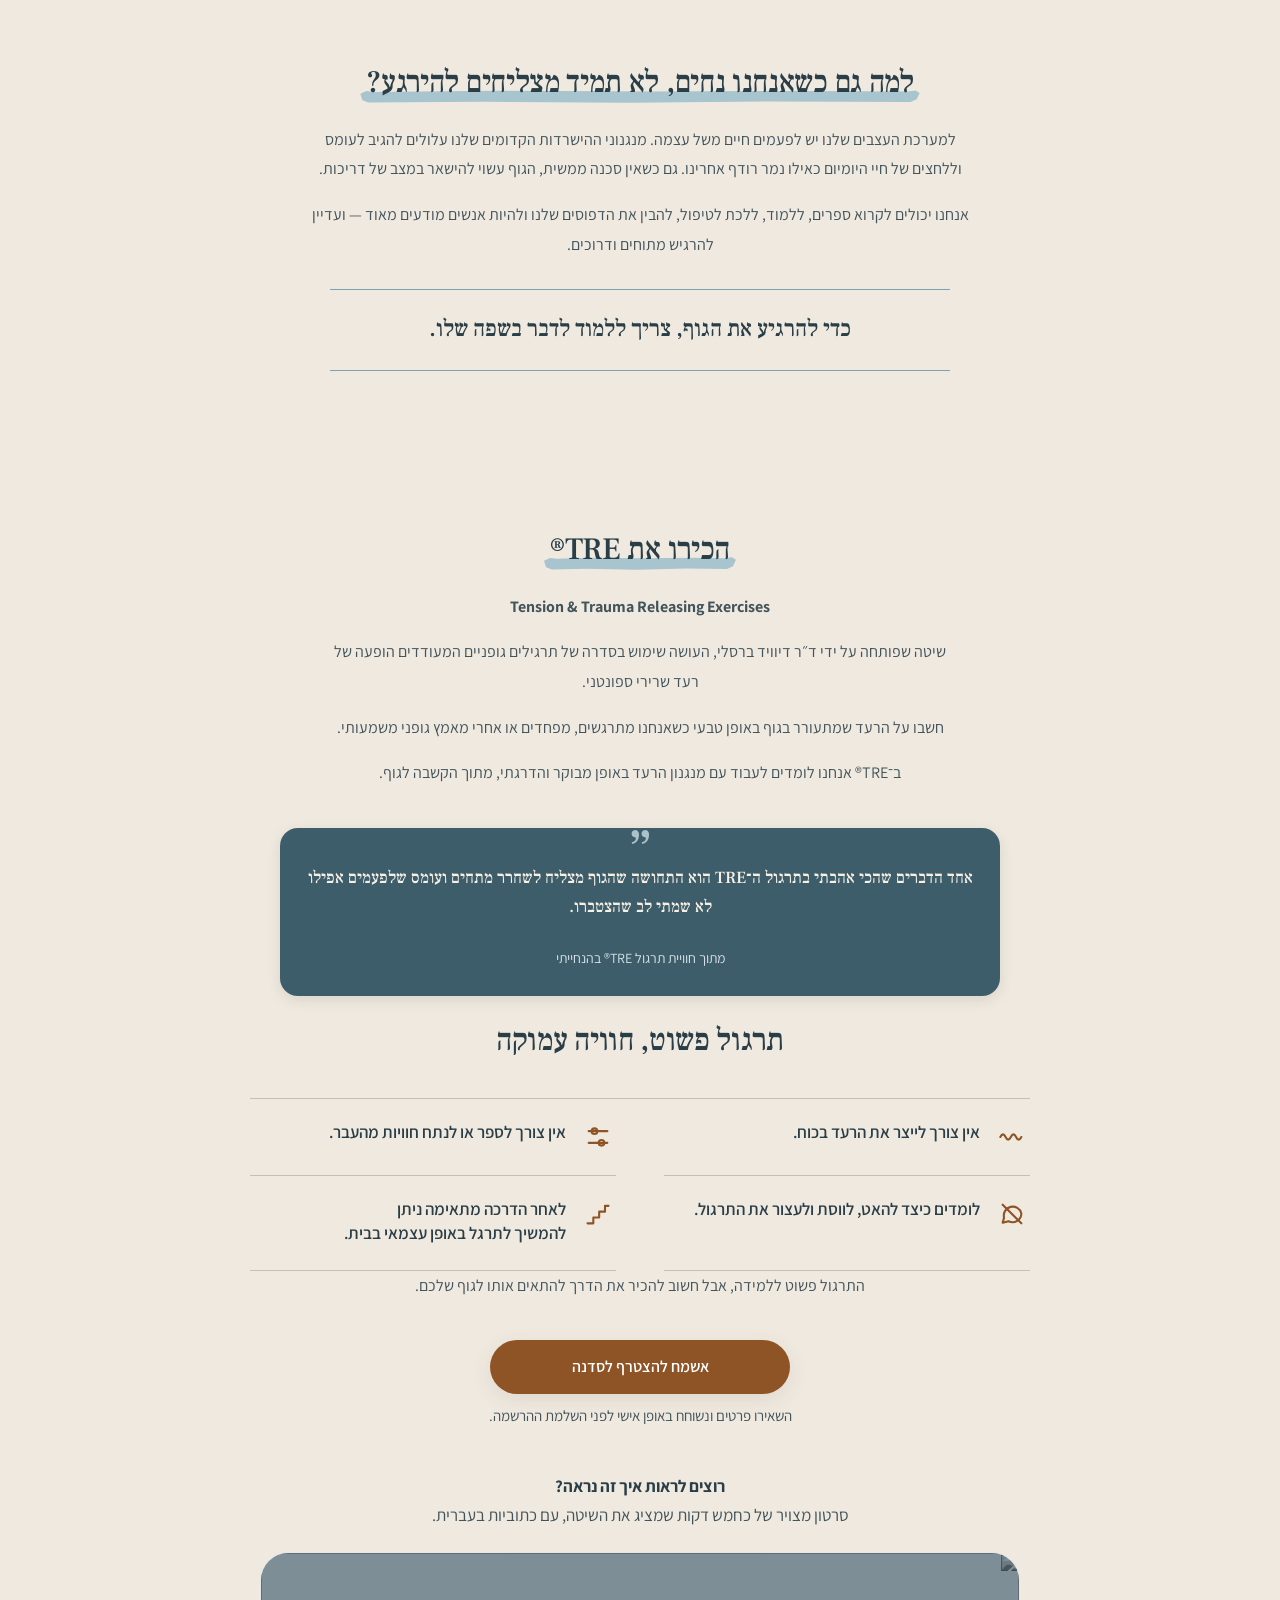
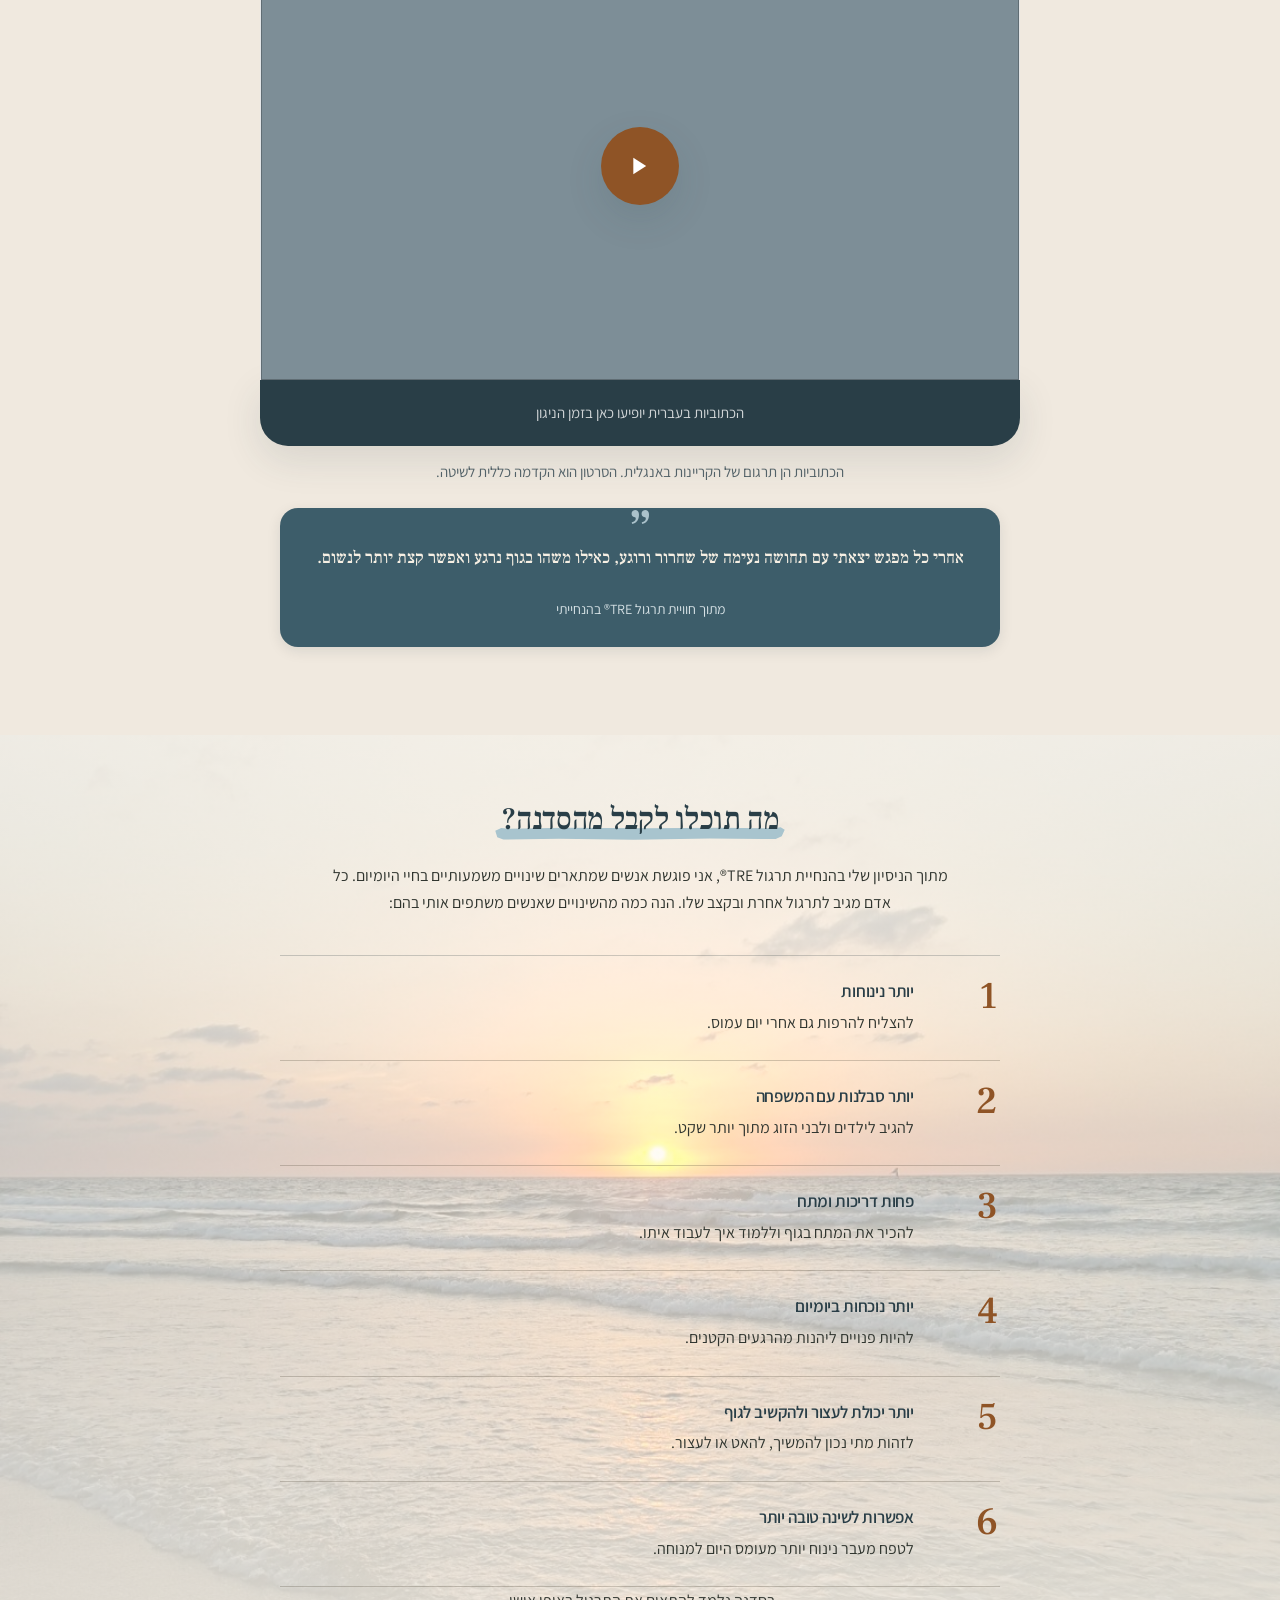
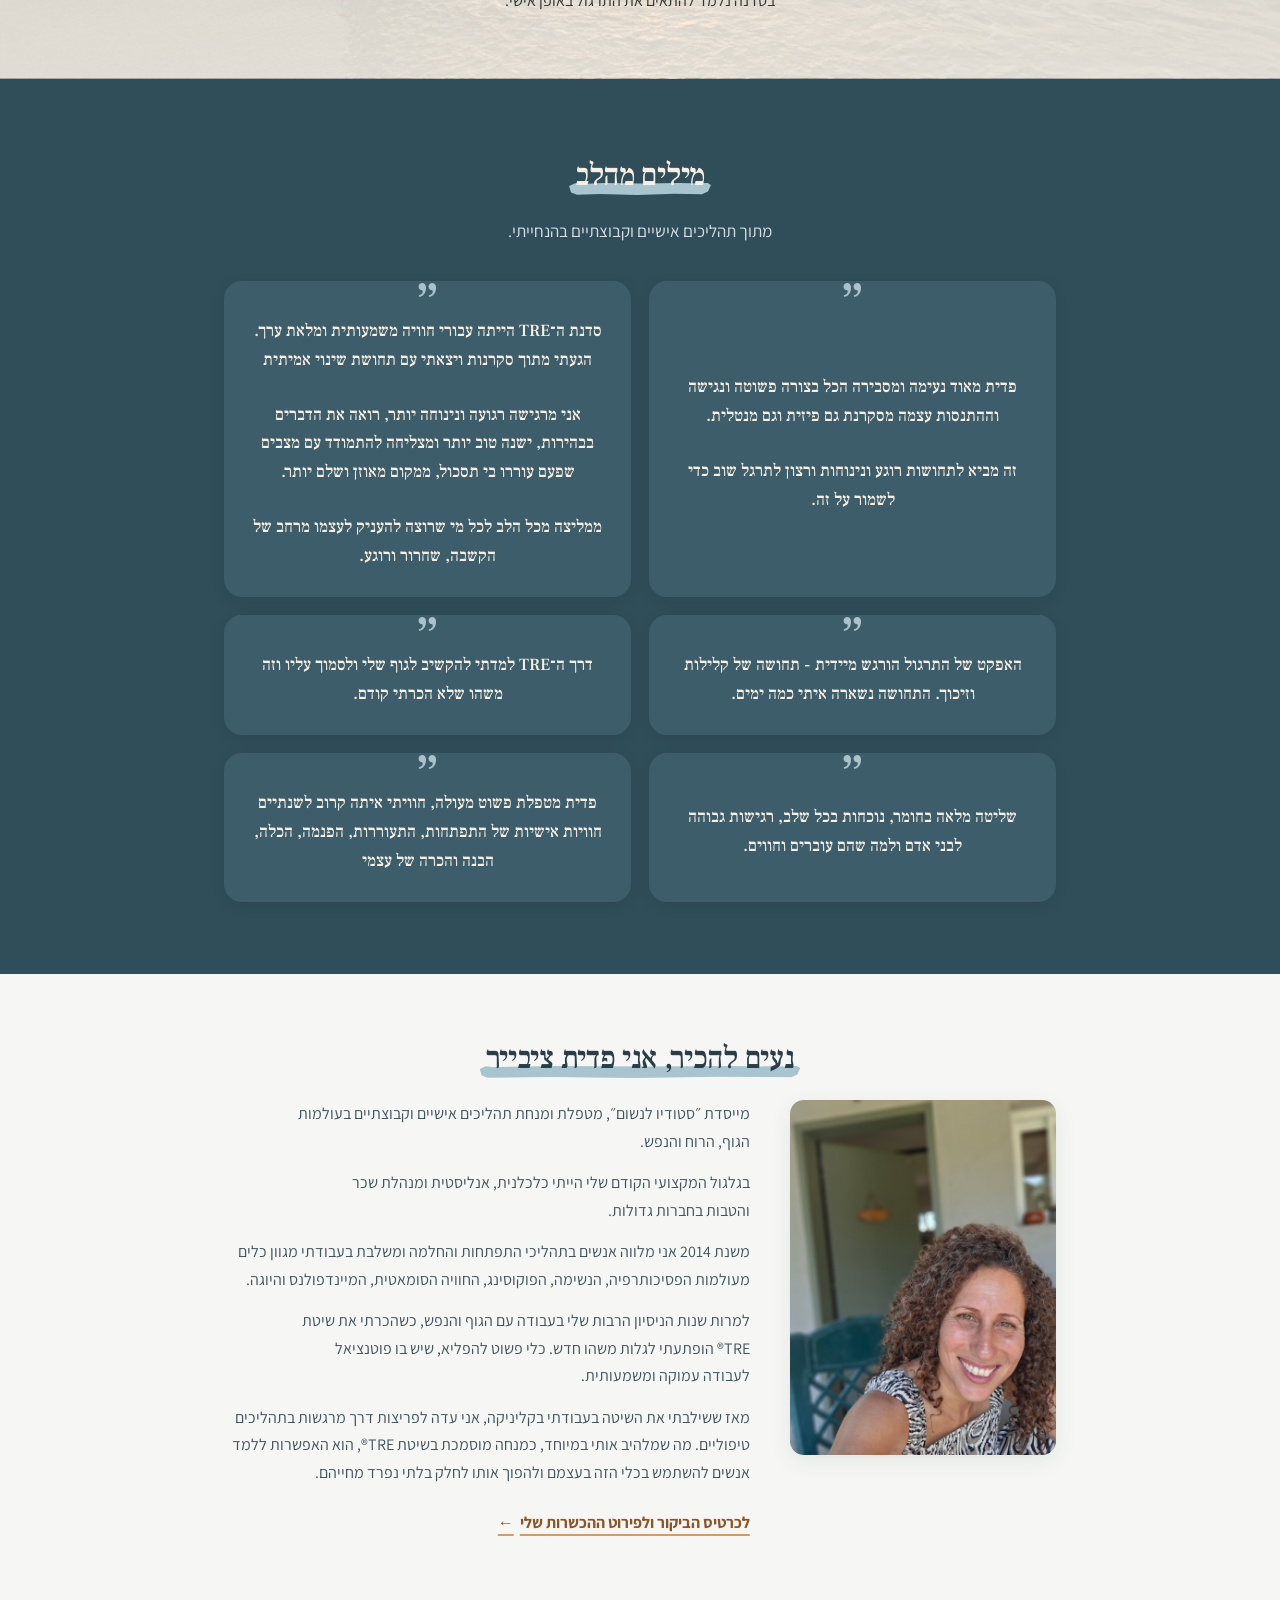
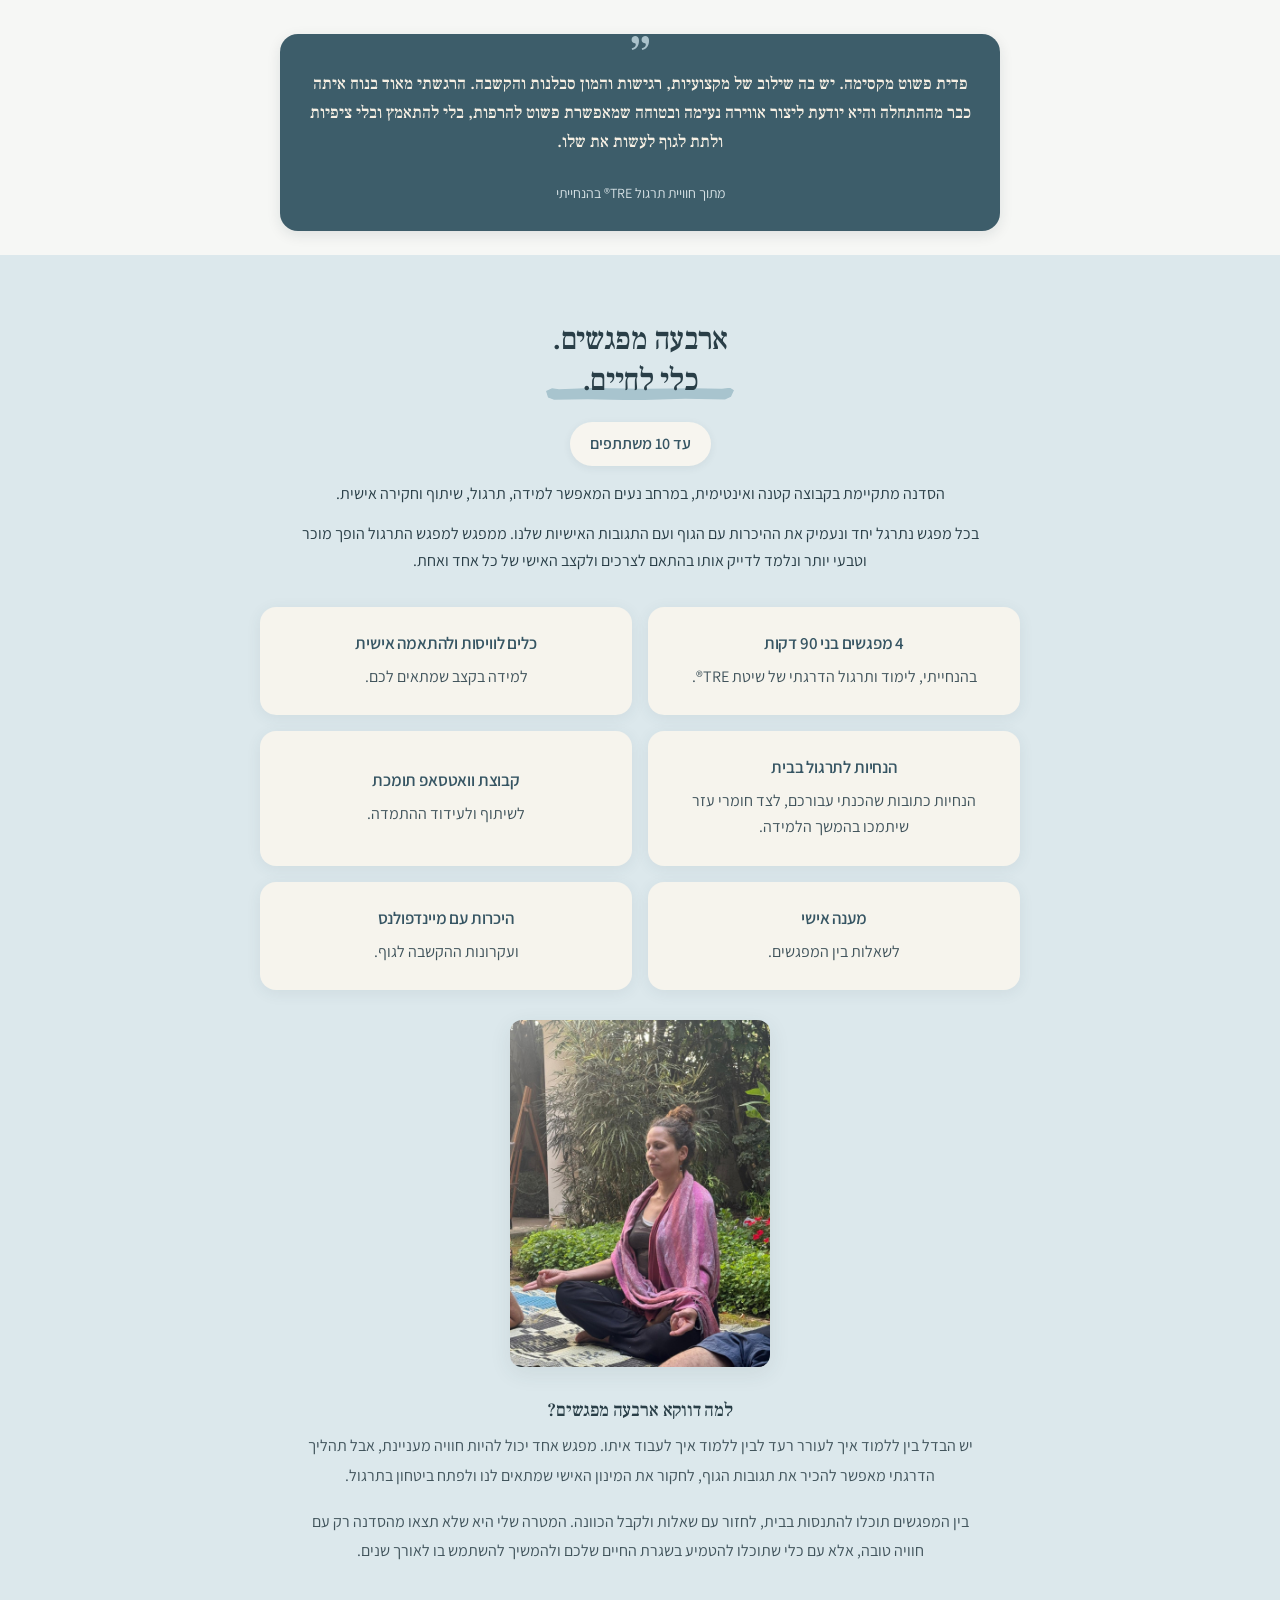
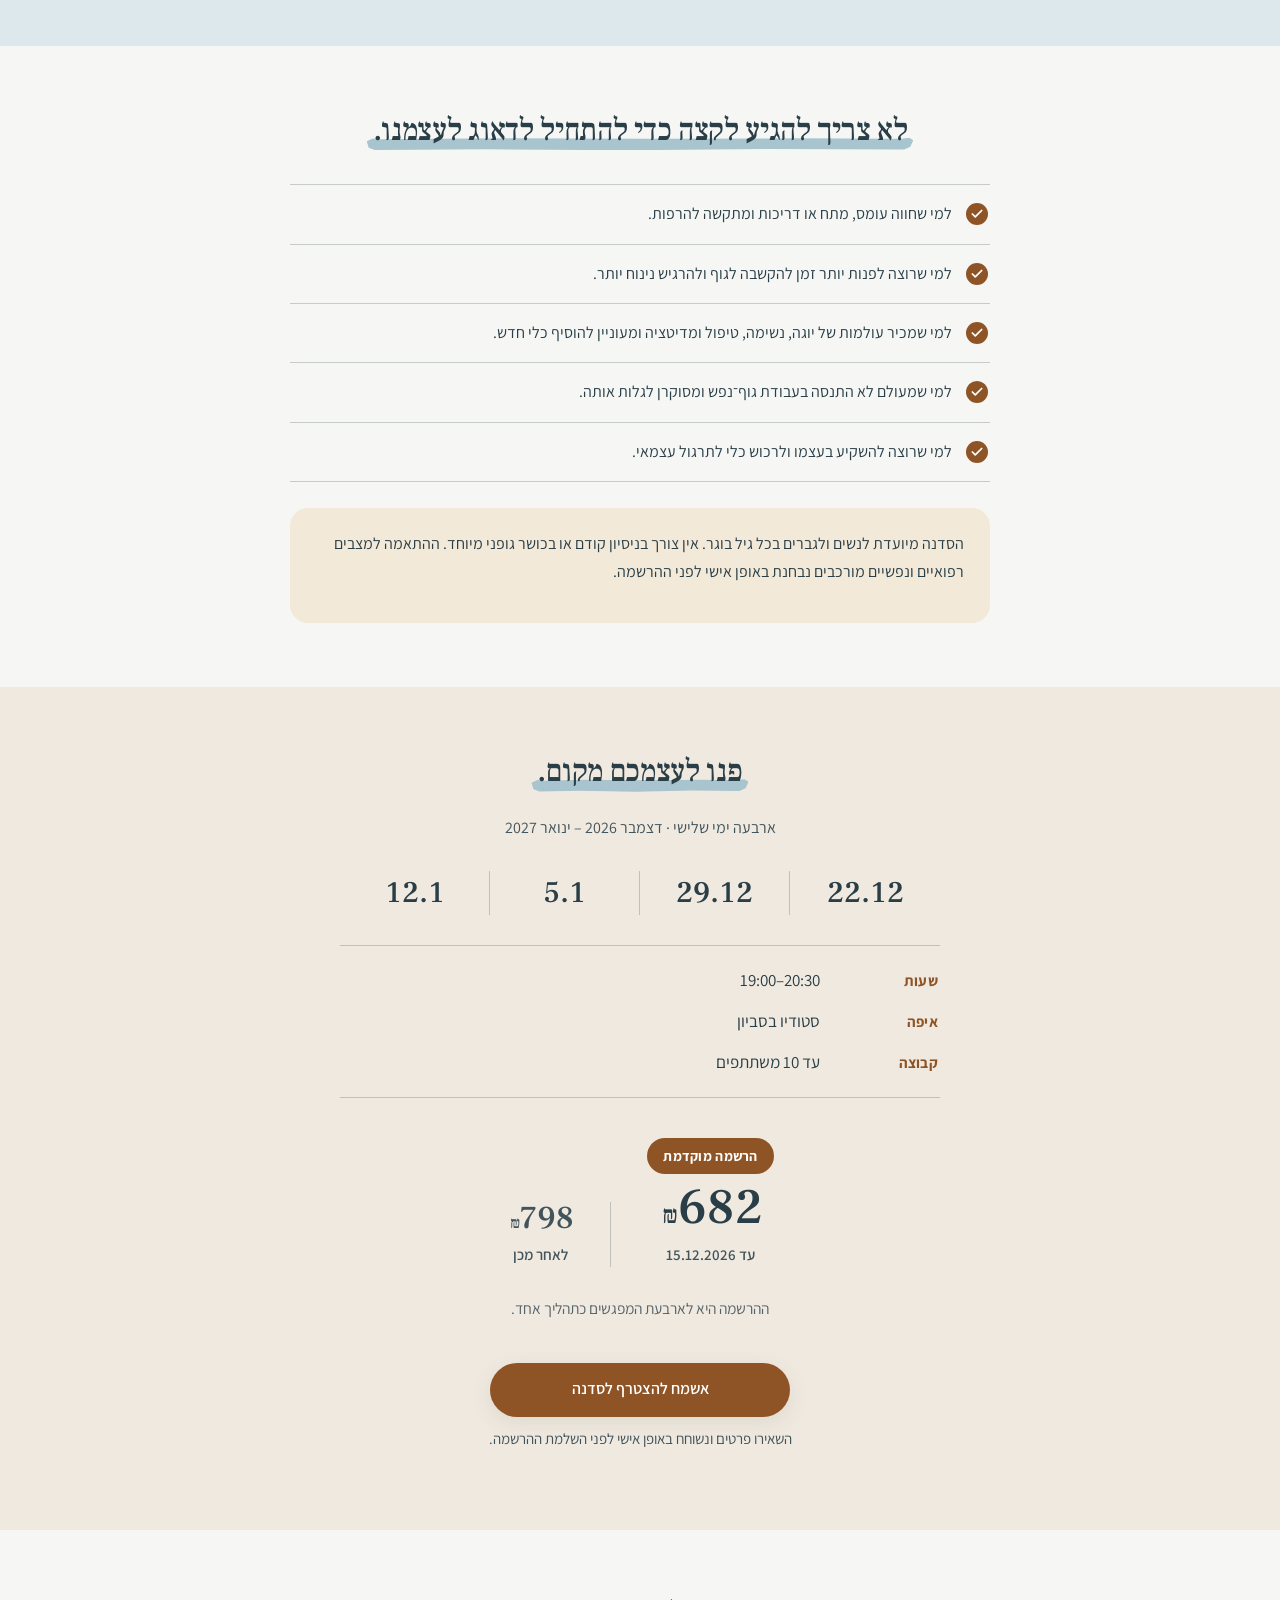
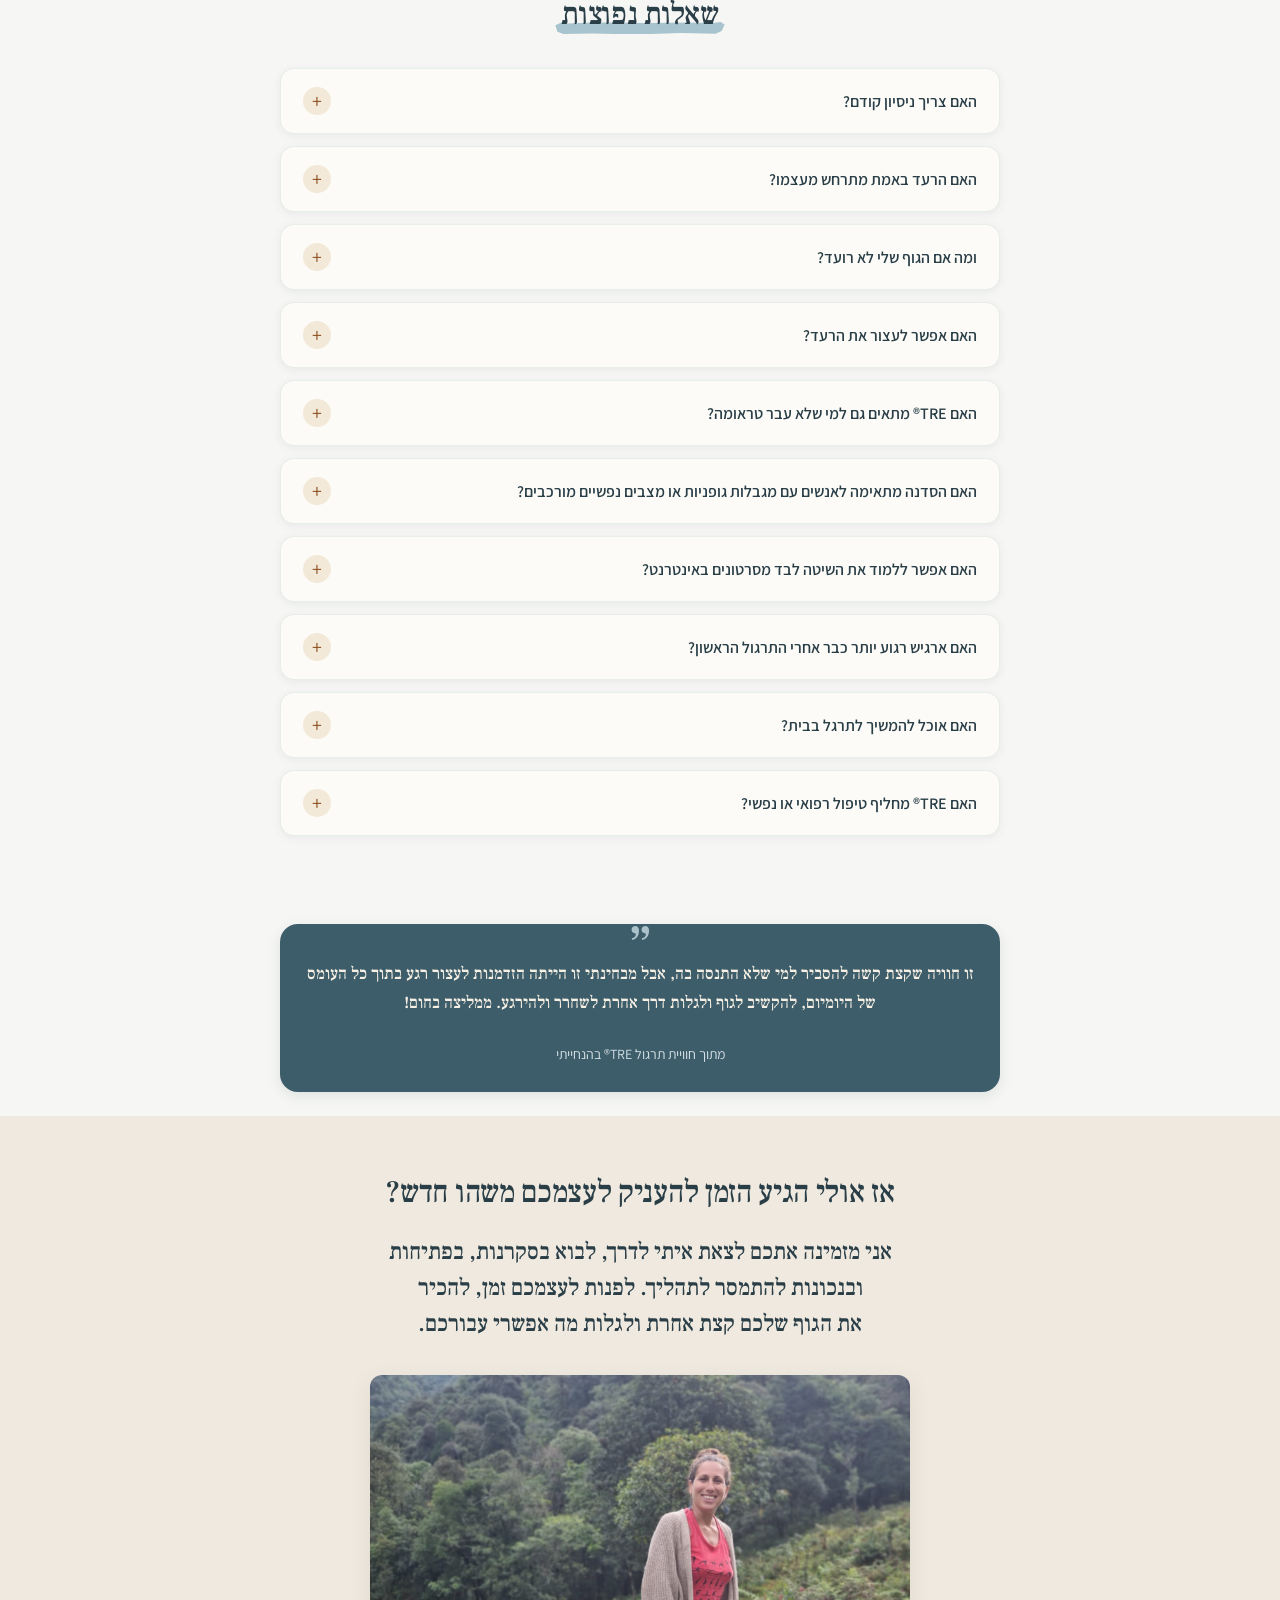
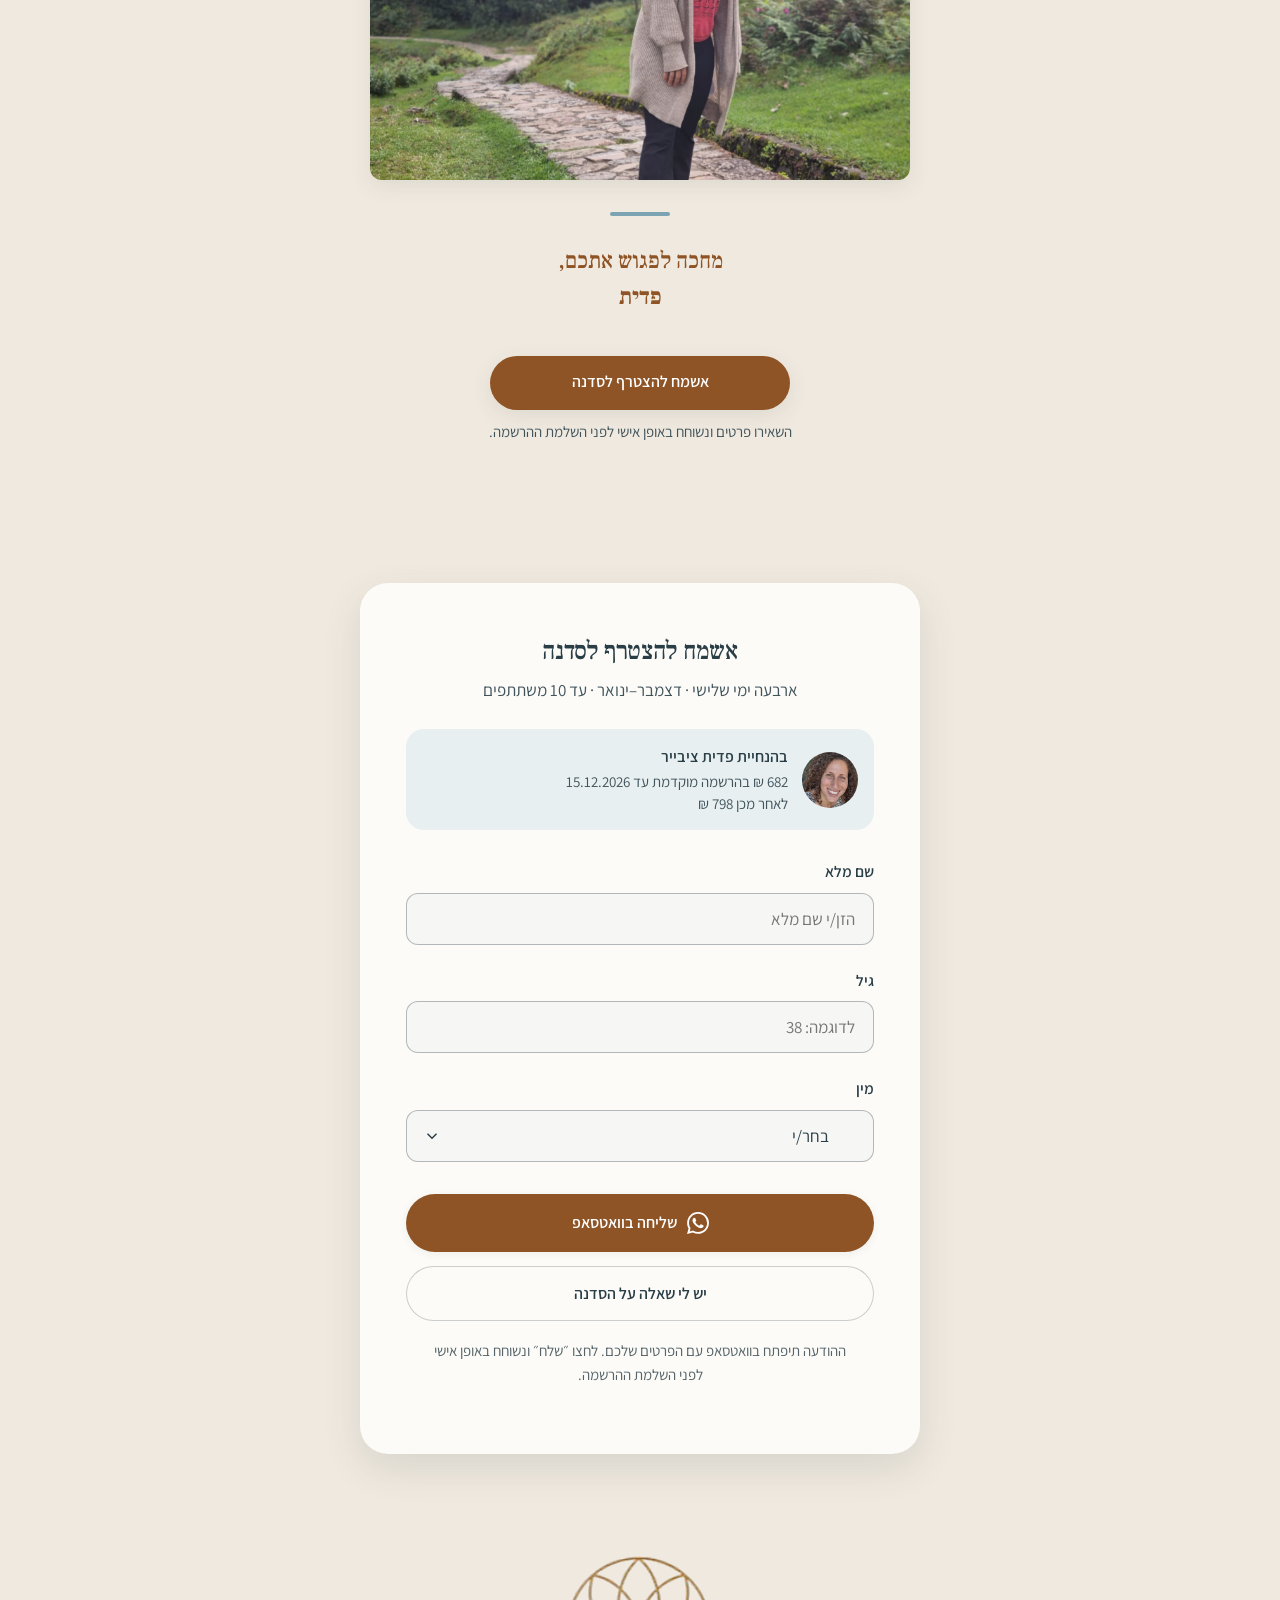
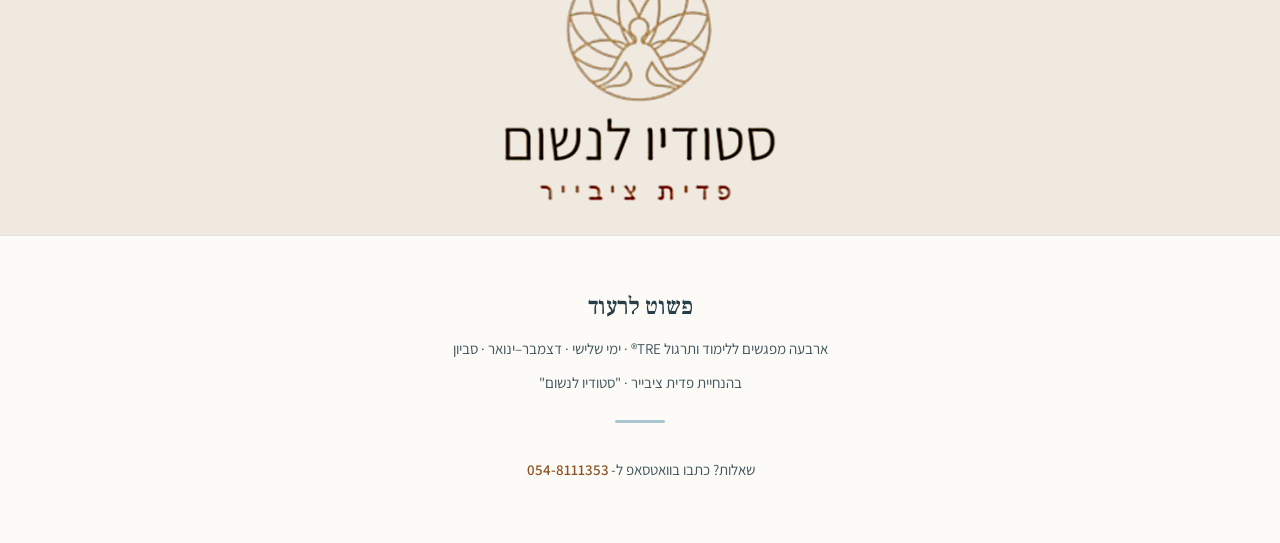
==== commit 1d05851c: "Add five workshop feedback excerpts" ====
--- a/index.html
+++ b/index.html
@@ -960,6 +960,15 @@
         מתוך תהליכים אישיים וקבוצתיים בהנחייתי.
       </p>
       <div class="quotes-grid">
+        <figure class="quote-card reveal">
+          <blockquote>פדית מאוד נעימה ומסבירה הכל בצורה פשוטה ונגישה וההתנסות עצמה מסקרנת גם פיזית וגם מנטלית.</blockquote>
+          <blockquote>זה מביא לתחושות רוגע ונינוחות ורצון לתרגל שוב כדי לשמור על זה.</blockquote>
+        </figure>
+        <figure class="quote-card reveal">
+          <blockquote>סדנת ה־TRE הייתה עבורי חוויה משמעותית ומלאת ערך. הגעתי מתוך סקרנות ויצאתי עם תחושת שינוי אמיתית</blockquote>
+          <blockquote>אני מרגישה רגועה ונינוחה יותר, רואה את הדברים בבהירות, ישנה טוב יותר ומצליחה להתמודד עם מצבים שפעם עוררו בי תסכול, ממקום מאוזן ושלם יותר.</blockquote>
+          <blockquote>ממליצה מכל הלב לכל מי שרוצה להעניק לעצמו מרחב של הקשבה, שחרור ורוגע.</blockquote>
+        </figure>
         <figure class="quote-card reveal">
           <blockquote>האפקט של התרגול הורגש מיידית - תחושה של קלילות וזיכוך. התחושה נשארה איתי כמה ימים.</blockquote>
         </figure>
